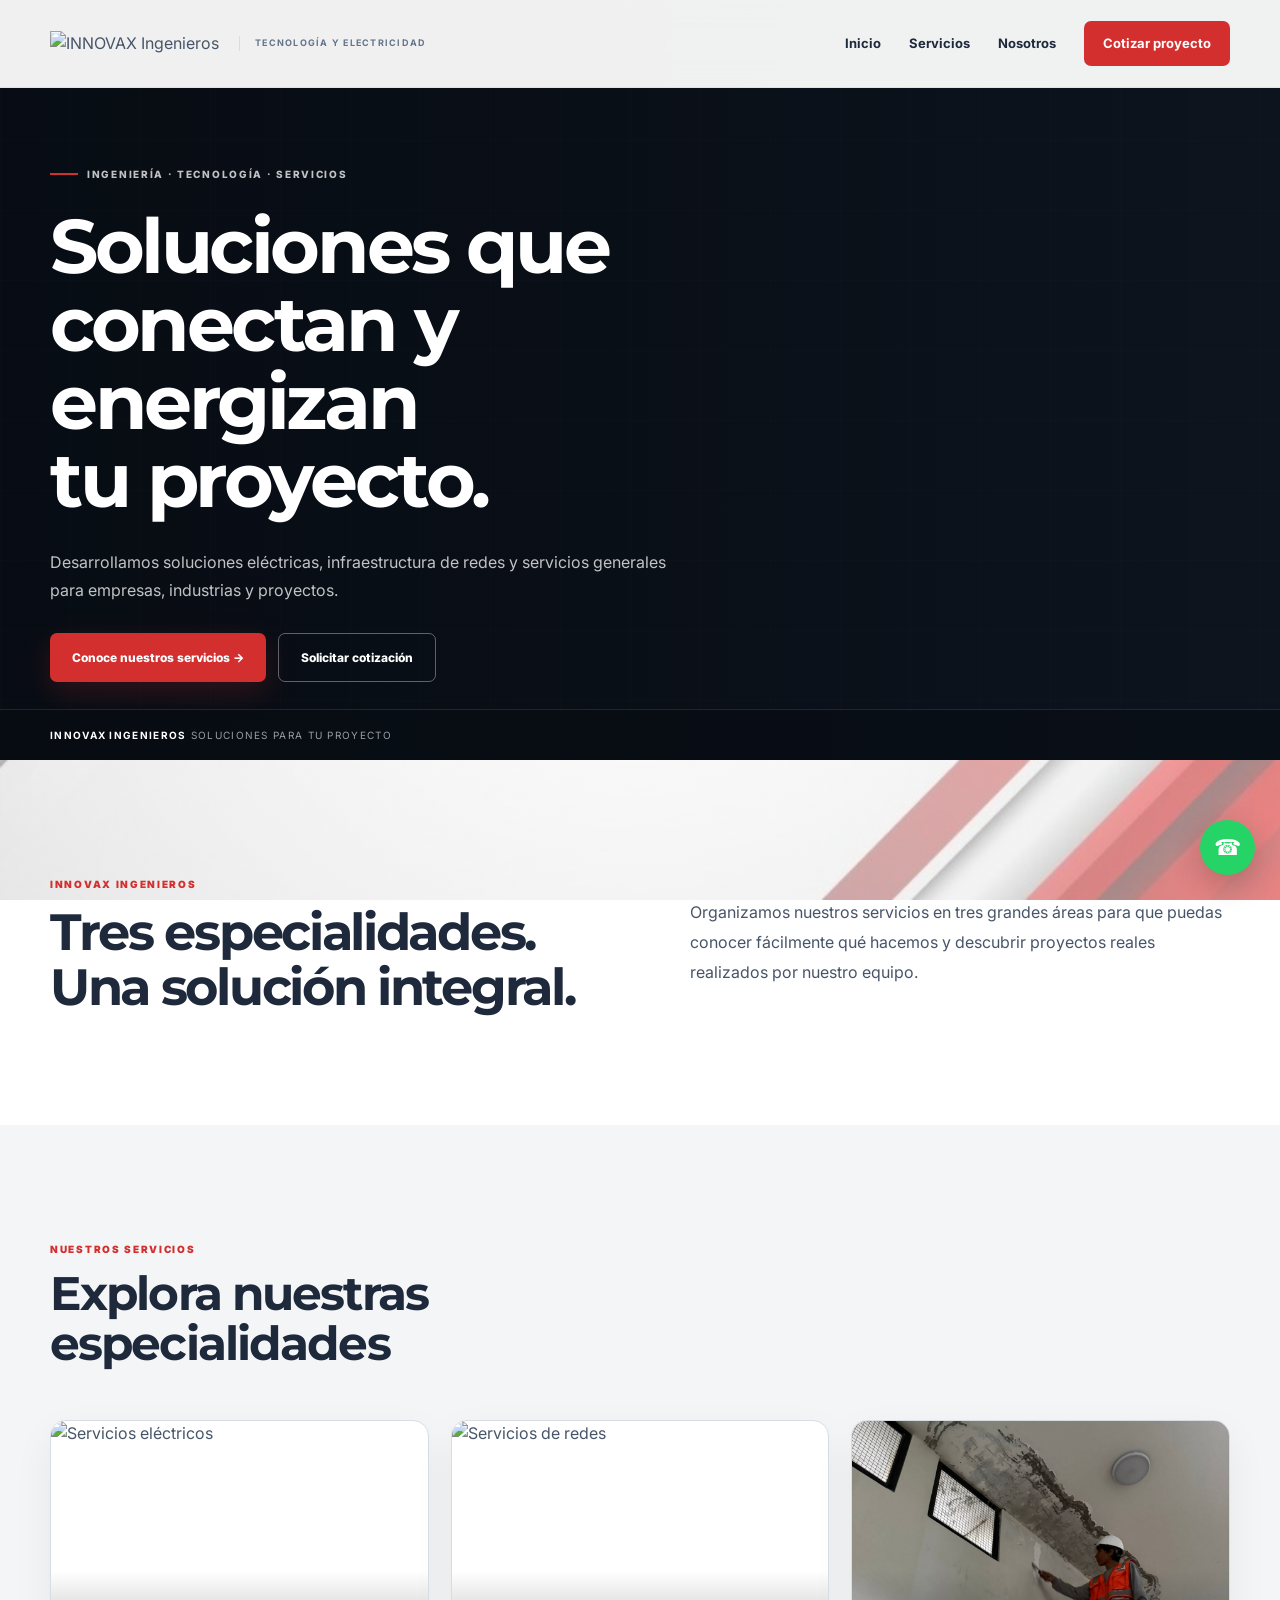
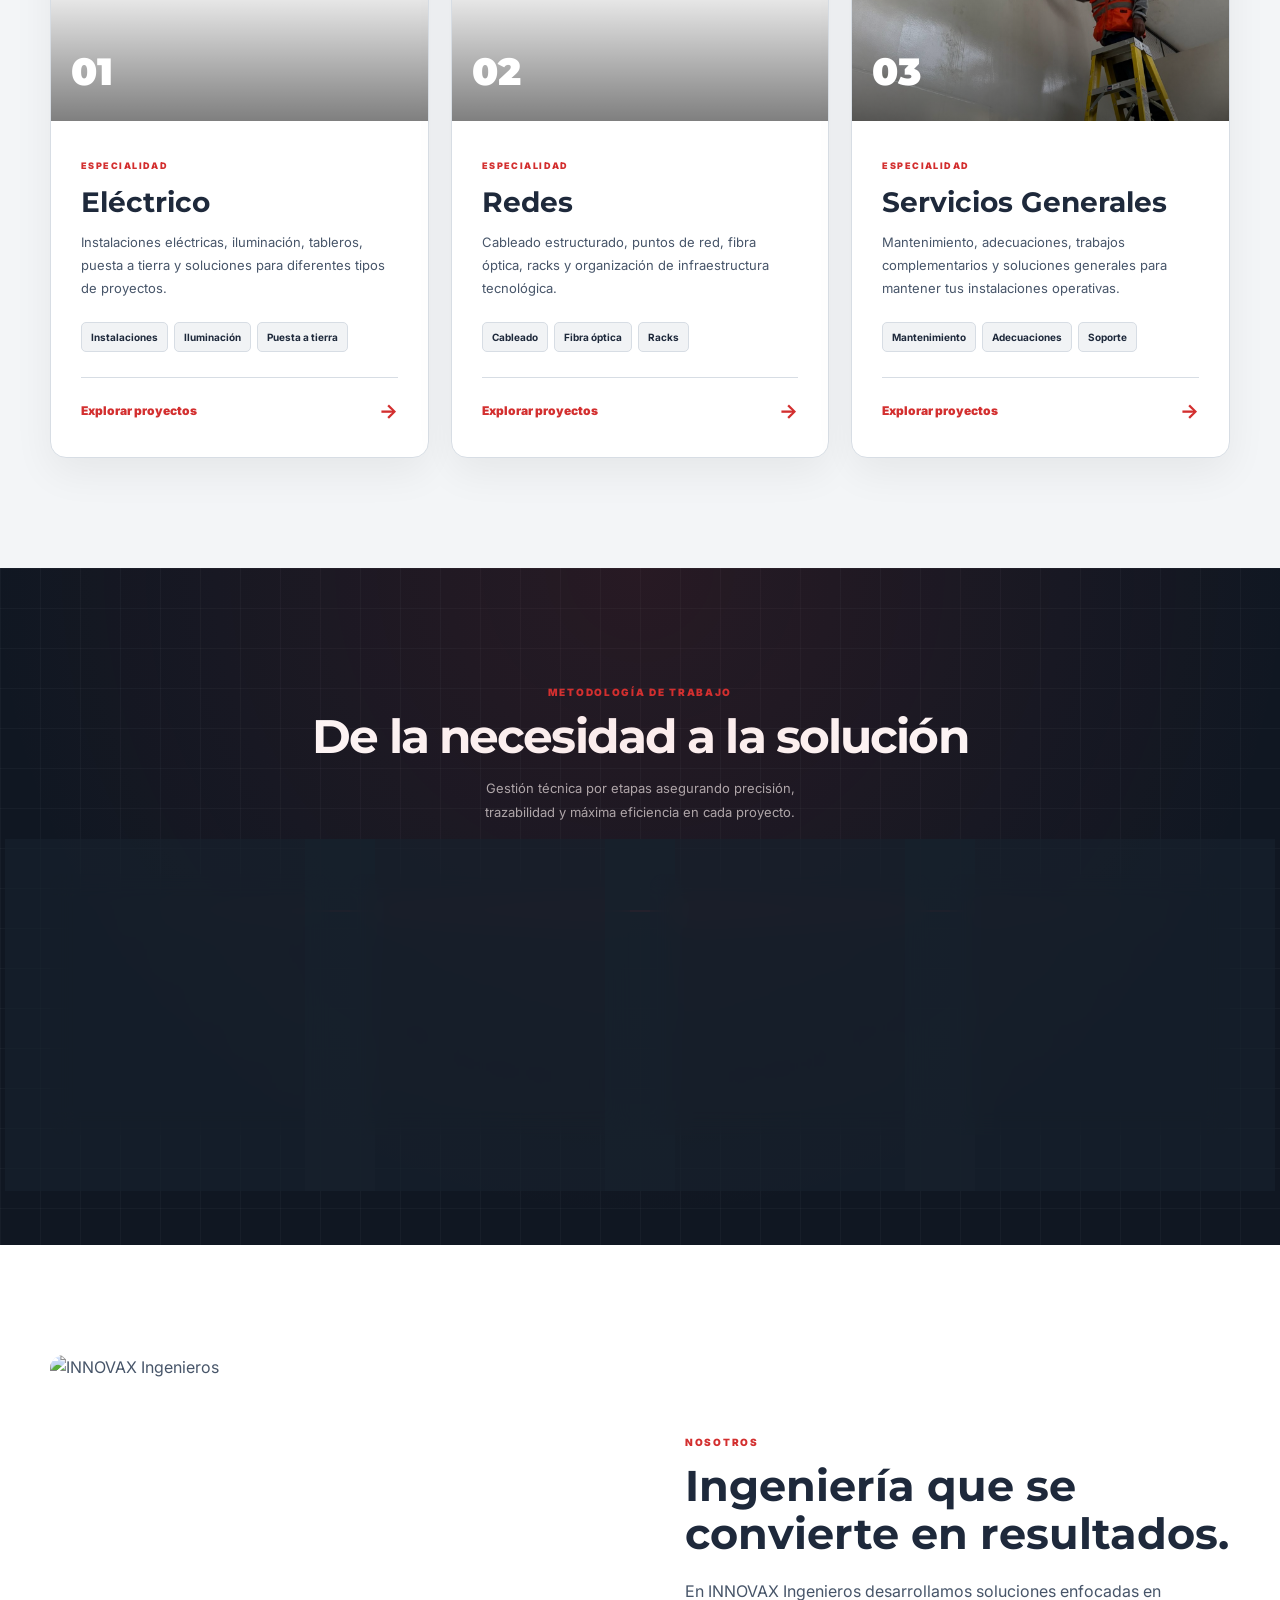
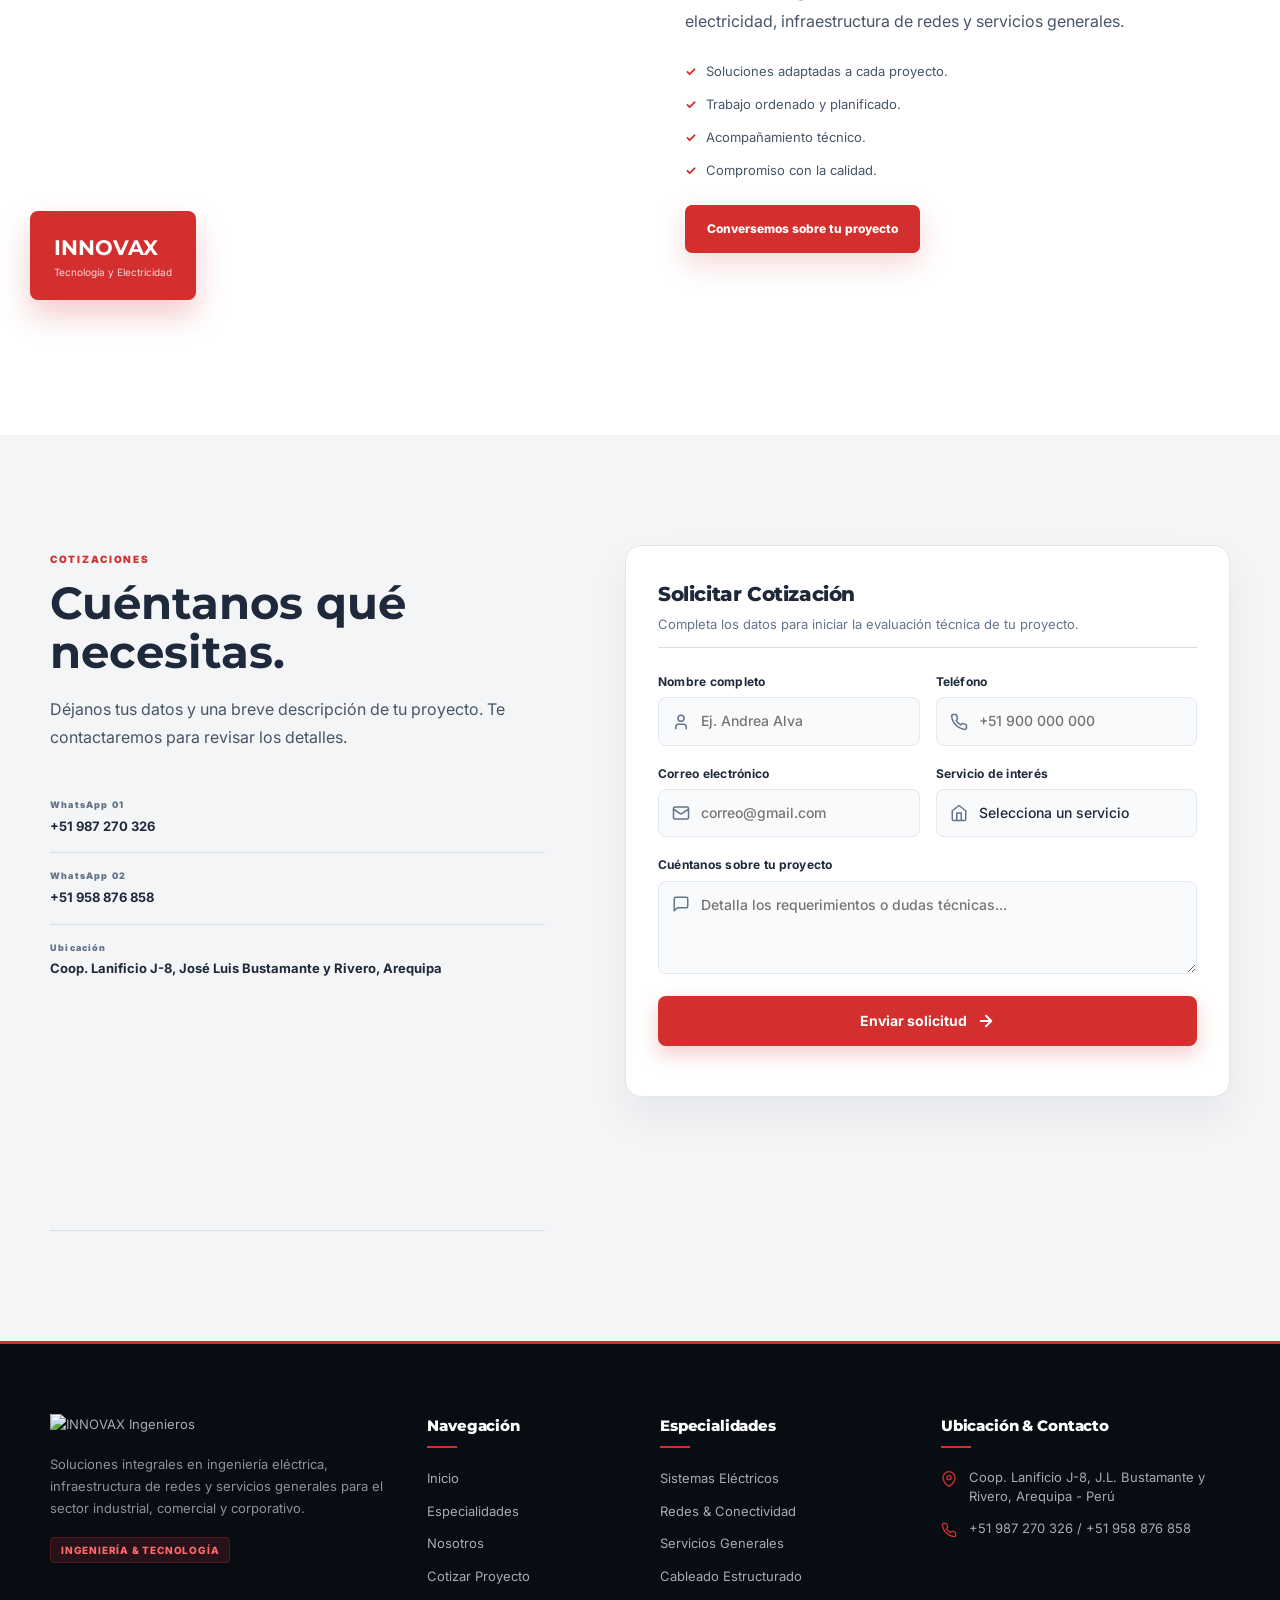
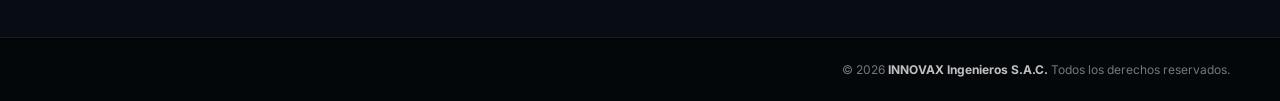
==== index.html @ 7beccfbb "feat: rediseño de página completa, fondo, styles y proceso con estilo tecnológico y glassmorphism" ====
<!DOCTYPE html>
<html lang="es">

<head>
  <meta charset="UTF-8">
  <meta name="viewport" content="width=device-width, initial-scale=1.0">
  <title>INNOVAX Ingenieros | Tecnología y Electricidad</title>
  <meta name="description" content="INNOVAX Ingenieros. Soluciones eléctricas, redes y servicios generales para proyectos.">

  <link rel="icon" href="assets/img/logo.png" type="image/png">
  <link rel="preconnect" href="https://fonts.googleapis.com">
  <link rel="preconnect" href="https://fonts.gstatic.com" crossorigin>
  <link href="https://fonts.googleapis.com/css2?family=Inter:wght@400;500;600;700;800&family=Montserrat:wght@600;700;800;900&display=swap" rel="stylesheet">
  <link rel="stylesheet" href="css/style.css">
</head>

<body>

<!-- =====================================================
     HEADER
===================================================== -->
<header class="site-header" id="header">
  <div class="container header-inner">
    <a class="brand" href="index.html">
      <img src="assets/img/logo.png" alt="INNOVAX Ingenieros" class="brand-logo">
      <span class="brand-caption">TECNOLOGÍA Y ELECTRICIDAD</span>
    </a>

    <button class="menu-toggle" id="menuToggle" aria-label="Abrir menú">
      <span></span>
      <span></span>
      <span></span>
    </button>

    <nav class="main-nav" id="mainNav">
      <a href="#inicio">Inicio</a>
      <a href="#servicios">Servicios</a>
      <a href="#nosotros">Nosotros</a>
      <a href="#contacto" class="nav-button">Cotizar proyecto</a>
    </nav>
  </div>
</header>

<main id="inicio">

<!-- =====================================================
     HERO
===================================================== -->
<section class="hero">
  <div class="hero-slider">
    <div class="slide active" style="background-image:url('assets/img/hero-redes.jpg')"></div>
    <div class="slide" style="background-image:url('assets/img/hero-bg-1.jpg')"></div>
  </div>

  <div class="hero-overlay"></div>
  <div class="hero-pattern"></div>

  <div class="container hero-content">
    <div class="hero-copy">
      <div class="eyebrow">
        <i></i> INGENIERÍA · TECNOLOGÍA · SERVICIOS
      </div>
      <h1>Soluciones que <br><strong>conectan y energizan</strong><br>tu proyecto.</h1>
      <p>Desarrollamos soluciones eléctricas, infraestructura de redes y servicios generales para empresas, industrias y proyectos.</p>
      
      <div class="hero-actions">
        <a href="#servicios" class="btn btn-primary">Conoce nuestros servicios →</a>
        <a href="#contacto" class="btn btn-outline">Solicitar cotización</a>
      </div>
    </div>
  </div>

  <div class="hero-bottom">
    <div class="hero-bottom-inner">
      <b>INNOVAX INGENIEROS</b> SOLUCIONES PARA TU PROYECTO
    </div>
  </div>
</section>

<!-- =====================================================
     INTRO
===================================================== -->
<section class="section intro">
  <div class="container intro-grid">
    <div>
      <span class="section-kicker">INNOVAX INGENIEROS</span>
      <h2>Tres especialidades. <br>Una solución integral.</h2>
    </div>
    <p>Organizamos nuestros servicios en tres grandes áreas para que puedas conocer fácilmente qué hacemos y descubrir proyectos reales realizados por nuestro equipo.</p>
  </div>
</section>

<!-- =====================================================
     SERVICIOS
===================================================== -->
<section class="section services-section" id="servicios">
  <div class="container">
    <div class="section-heading">
      <div>
        <span class="section-kicker">NUESTROS SERVICIOS</span>
        <h2>Explora nuestras especialidades</h2>
      </div>
    </div>

    <div class="services-main-grid">

      <!-- ELÉCTRICO -->
      <a href="servicio.html?tipo=electrico" class="service-feature-card">
        <div class="service-feature-image">
          <img src="assets/electrico/luz-emerg2.jpeg" alt="Servicios eléctricos">
          <span class="image-number">01</span>
        </div>
        <div class="service-feature-content">
          <span class="service-small-label">ESPECIALIDAD</span>
          <h3>Eléctrico</h3>
          <p>Instalaciones eléctricas, iluminación, tableros, puesta a tierra y soluciones para diferentes tipos de proyectos.</p>
          <div class="service-tags">
            <span>Instalaciones</span>
            <span>Iluminación</span>
            <span>Puesta a tierra</span>
          </div>
          <div class="service-link">
            Explorar proyectos <b>→</b>
          </div>
        </div>
      </a>

      <!-- REDES -->
      <a href="servicio.html?tipo=redes" class="service-feature-card">
        <div class="service-feature-image">
          <img src="assets/red/red4.jpeg" alt="Servicios de redes">
          <span class="image-number">02</span>
        </div>
        <div class="service-feature-content">
          <span class="service-small-label">ESPECIALIDAD</span>
          <h3>Redes</h3>
          <p>Cableado estructurado, puntos de red, fibra óptica, racks y organización de infraestructura tecnológica.</p>
          <div class="service-tags">
            <span>Cableado</span>
            <span>Fibra óptica</span>
            <span>Racks</span>
          </div>
          <div class="service-link">
            Explorar proyectos <b>→</b>
          </div>
        </div>
      </a>

      <!-- SERVICIOS GENERALES -->
      <a href="servicio.html?tipo=generales" class="service-feature-card">
        <div class="service-feature-image">
          <img src="assets/servgen/gen1.jpeg" alt="Servicios generales">
          <span class="image-number">03</span>
        </div>
        <div class="service-feature-content">
          <span class="service-small-label">ESPECIALIDAD</span>
          <h3>Servicios Generales</h3>
          <p>Mantenimiento, adecuaciones, trabajos complementarios y soluciones generales para mantener tus instalaciones operativas.</p>
          <div class="service-tags">
            <span>Mantenimiento</span>
            <span>Adecuaciones</span>
            <span>Soporte</span>
          </div>
          <div class="service-link">
            Explorar proyectos <b>→</b>
          </div>
        </div>
      </a>

    </div>
  </div>
</section>

<!-- =====================================================
     PROCESO (TECNOLÓGICO Y EMPRESARIAL)
===================================================== -->
<section class="section process-section" id="proceso">
  <div class="container">
    <div class="section-heading centered">
      <span class="section-kicker">METODOLOGÍA DE TRABAJO</span>
      <h2>De la necesidad a la solución</h2>
      <p>Gestión técnica por etapas asegurando precisión, trazabilidad y máxima eficiencia en cada proyecto.</p>
    </div>

    <div class="process-grid-tech">
      
      <!-- Paso 1 -->
      <div class="tech-step-card">
        <div class="step-header">
          <span class="step-badge">01</span>
          <div class="step-icon">
            <svg xmlns="http://www.w3.org/2000/svg" width="22" height="22" viewBox="0 0 24 24" fill="none" stroke="currentColor" stroke-width="2" stroke-linecap="round" stroke-linejoin="round"><path d="M2 12h10"/><path d="M9 4v16"/><path d="m3 9 3 3-3 3"/><path d="M14 8 22 16"/><path d="M22 8 14 16"/></svg>
          </div>
        </div>
        <div class="step-body">
          <h3>Evaluamos</h3>
          <p>Análisis de campo, levantamiento técnico y diagnóstico situacional del área a intervenir.</p>
        </div>
        <div class="step-footer">
          <span class="status-tag">Diagnóstico</span>
          <div class="connector-dot"></div>
        </div>
      </div>

      <!-- Paso 2 -->
      <div class="tech-step-card">
        <div class="step-header">
          <span class="step-badge">02</span>
          <div class="step-icon">
            <svg xmlns="http://www.w3.org/2000/svg" width="22" height="22" viewBox="0 0 24 24" fill="none" stroke="currentColor" stroke-width="2" stroke-linecap="round" stroke-linejoin="round"><rect x="3" y="3" width="18" height="18" rx="2"/><path d="M3 9h18"/><path d="M9 21V9"/></svg>
          </div>
        </div>
        <div class="step-body">
          <h3>Proponemos</h3>
          <p>Modelado de arquitectura de red o planos eléctricos adaptados a requerimientos y presupuesto.</p>
        </div>
        <div class="step-footer">
          <span class="status-tag">Ingeniería</span>
          <div class="connector-dot"></div>
        </div>
      </div>

      <!-- Paso 3 -->
      <div class="tech-step-card">
        <div class="step-header">
          <span class="step-badge">03</span>
          <div class="step-icon">
            <svg xmlns="http://www.w3.org/2000/svg" width="22" height="22" viewBox="0 0 24 24" fill="none" stroke="currentColor" stroke-width="2" stroke-linecap="round" stroke-linejoin="round"><path d="m18 16 4-4-4-4"/><path d="m6 8-4 4 4 4"/><path d="m14.5 4-5 16"/></svg>
          </div>
        </div>
        <div class="step-body">
          <h3>Ejecutamos</h3>
          <p>Despliegue operativo y canalización bajo normativas estrictas de calidad y seguridad industrial.</p>
        </div>
        <div class="step-footer">
          <span class="status-tag">Instalación</span>
          <div class="connector-dot"></div>
        </div>
      </div>

      <!-- Paso 4 -->
      <div class="tech-step-card">
        <div class="step-header">
          <span class="step-badge">04</span>
          <div class="step-icon">
            <svg xmlns="http://www.w3.org/2000/svg" width="22" height="22" viewBox="0 0 24 24" fill="none" stroke="currentColor" stroke-width="2" stroke-linecap="round" stroke-linejoin="round"><path d="M22 11.08V12a10 10 0 1 1-5.93-9.14"/><polyline points="22 4 12 14.01 9 11.01"/></svg>
          </div>
        </div>
        <div class="step-body">
          <h3>Entregamos</h3>
          <p>Pruebas de certificación, validación operativa e informes finales de puesta en marcha.</p>
        </div>
        <div class="step-footer">
          <span class="status-tag">Garantía</span>
          <div class="connector-dot"></div>
        </div>
      </div>

    </div>
  </div>
</section>

<!-- =====================================================
     NOSOTROS
===================================================== -->
<section class="section about-section" id="nosotros">
  <div class="container about-grid">
    <div class="about-image-wrap">
      <img src="assets/img/hero-bg-1.jpg" alt="INNOVAX Ingenieros">
      <div class="about-badge">
        <strong>INNOVAX</strong>
        <span>Tecnología y Electricidad</span>
      </div>
    </div>

    <div class="about-copy">
      <span class="section-kicker">NOSOTROS</span>
      <h2>Ingeniería que se convierte en resultados.</h2>
      <p>En INNOVAX Ingenieros desarrollamos soluciones enfocadas en electricidad, infraestructura de redes y servicios generales.</p>
      <ul>
        <li><b>✓</b> Soluciones adaptadas a cada proyecto.</li>
        <li><b>✓</b> Trabajo ordenado y planificado.</li>
        <li><b>✓</b> Acompañamiento técnico.</li>
        <li><b>✓</b> Compromiso con la calidad.</li>
      </ul>
      <a href="#contacto" class="btn btn-primary">Conversemos sobre tu proyecto</a>
    </div>
  </div>
</section>

<!-- =====================================================
     CONTACTO
===================================================== -->
<section class="section contact-section" id="contacto">
  <div class="container contact-grid">

    <div class="contact-copy">
      <span class="section-kicker">COTIZACIONES</span>
      <h2>Cuéntanos qué necesitas.</h2>
      <p>Déjanos tus datos y una breve descripción de tu proyecto. Te contactaremos para revisar los detalles.</p>

      <div class="contact-details">
        <a href="https://wa.me/51987270326?text=Hola,%20quiero%20cotizar%20un%20servicio%20de:%20" target="_blank" rel="noopener">
          <span>WhatsApp 01</span>
          <strong>+51 987 270 326</strong>
        </a>

        <a href="https://wa.me/51958876858?text=Hola,%20quiero%20cotizar%20un%20servicio%20de:%20" target="_blank" rel="noopener">
          <span>WhatsApp 02</span>
          <strong>+51 958 876 858</strong>
        </a>

        <div>
          <span>Ubicación</span>
          <strong>Coop. Lanificio J-8, José Luis Bustamante y Rivero, Arequipa</strong>
          <div class="map-container">
            <iframe src="https://www.google.com/maps/embed?pb=!1m14!1m12!1m3!1d1248.8091754996562!2d-71.52873253885546!3d-16.42791954432221!2m3!1f0!2f0!3f0!3m2!1i1024!2i768!4f13.1!5e1!3m2!1ses!2spe!4v1787605194730!5m2!1ses!2spe" allowfullscreen="" loading="lazy"></iframe>
          </div>
        </div>
      </div>
    </div>

    <!-- FORMULARIO DE CONTACTO TECNOLÓGICO Y MODERNIZADO -->
    <form class="contact-form modern-form" id="contactForm" action="php/enviar.php" method="POST">
      <div class="form-header">
        <h3>Solicitar Cotización</h3>
        <p>Completa los datos para iniciar la evaluación técnica de tu proyecto.</p>
      </div>

      <div class="form-row">
        <div class="input-group">
          <label for="nombre">Nombre completo</label>
          <div class="input-wrapper">
            <svg xmlns="http://www.w3.org/2000/svg" width="18" height="18" viewBox="0 0 24 24" fill="none" stroke="currentColor" stroke-width="2" stroke-linecap="round" stroke-linejoin="round"><path d="M19 21v-2a4 4 0 0 0-4-4H9a4 4 0 0 0-4 4v2"/><circle cx="12" cy="7" r="4"/></svg>
            <input type="text" id="nombre" name="nombre" placeholder="Ej. Andrea Alva" required>
          </div>
        </div>

        <div class="input-group">
          <label for="telefono">Teléfono</label>
          <div class="input-wrapper">
            <svg xmlns="http://www.w3.org/2000/svg" width="18" height="18" viewBox="0 0 24 24" fill="none" stroke="currentColor" stroke-width="2" stroke-linecap="round" stroke-linejoin="round"><path d="M22 16.92v3a2 2 0 0 1-2.18 2 19.79 19.79 0 0 1-8.63-3.07 19.5 19.5 0 0 1-6-6 19.79 19.79 0 0 1-3.07-8.67A2 2 0 0 1 4.11 2h3a2 2 0 0 1 2 1.72 12.84 12.84 0 0 0 .7 2.81 2 2 0 0 1-.45 2.11L8.09 9.91a16 16 0 0 0 6 6l1.27-1.27a2 2 0 0 1 2.11-.45 12.84 12.84 0 0 0 2.81.7A2 2 0 0 1 22 16.92z"/></svg>
            <input type="tel" id="telefono" name="telefono" placeholder="+51 900 000 000" required>
          </div>
        </div>
      </div>

      <div class="form-row">
        <div class="input-group">
          <label for="email">Correo electrónico</label>
          <div class="input-wrapper">
            <svg xmlns="http://www.w3.org/2000/svg" width="18" height="18" viewBox="0 0 24 24" fill="none" stroke="currentColor" stroke-width="2" stroke-linecap="round" stroke-linejoin="round"><rect width="20" height="16" x="2" y="4" rx="2"/><path d="m22 7-8.97 5.7a1.94 1.94 0 0 1-2.06 0L2 7"/></svg>
            <input type="email" id="email" name="email" placeholder="correo@gmail.com" required>
          </div>
        </div>

        <div class="input-group">
          <label for="servicio">Servicio de interés</label>
          <div class="input-wrapper">
            <svg xmlns="http://www.w3.org/2000/svg" width="18" height="18" viewBox="0 0 24 24" fill="none" stroke="currentColor" stroke-width="2" stroke-linecap="round" stroke-linejoin="round"><path d="m3 9 9-7 9 7v11a2 2 0 0 1-2 2H5a2 2 0 0 1-2-2z"/><polyline points="9 22 9 12 15 12 15 22"/></svg>
            <select id="servicio" name="servicio" required>
              <option value="" selected disabled>Selecciona un servicio</option>
              <option value="Eléctrico">Eléctrico</option>
              <option value="Redes">Redes</option>
              <option value="Servicios Generales">Servicios Generales</option>
            </select>
          </div>
        </div>
      </div>

      <div class="input-group full-width">
        <label for="mensaje">Cuéntanos sobre tu proyecto</label>
        <div class="input-wrapper textarea-wrapper">
          <svg xmlns="http://www.w3.org/2000/svg" width="18" height="18" viewBox="0 0 24 24" fill="none" stroke="currentColor" stroke-width="2" stroke-linecap="round" stroke-linejoin="round"><path d="M21 15a2 2 0 0 1-2 2H7l-4 4V5a2 2 0 0 1 2-2h14a2 2 0 0 1 2 2z"/></svg>
          <textarea id="mensaje" name="mensaje" rows="3" placeholder="Detalla los requerimientos o dudas técnicas..." required></textarea>
        </div>
      </div>

      <input type="text" name="empresa_web" class="hp-field" tabindex="-1" autocomplete="off">

      <button type="submit" class="btn btn-primary btn-submit">
        <span>Enviar solicitud</span>
        <svg xmlns="http://www.w3.org/2000/svg" width="18" height="18" viewBox="0 0 24 24" fill="none" stroke="currentColor" stroke-width="2.5" stroke-linecap="round" stroke-linejoin="round"><path d="M5 12h14"/><path d="m12 5 7 7-7 7"/></svg>
      </button>

      <p id="formStatus" class="form-status"></p>
    </form>

  </div>
</section>

</main>

<!-- =====================================================
     FOOTER EMPRESARIAL
===================================================== -->
<footer class="site-footer">
  <div class="container footer-inner">
    
    <!-- Columna 1: Marca & Info Empresarial -->
    <div class="footer-col footer-brand-col">
      <img src="assets/img/logoblanco.png" alt="INNOVAX Ingenieros" class="footer-logo">
      <p class="footer-desc">
        Soluciones integrales en ingeniería eléctrica, infraestructura de redes y servicios generales para el sector industrial, comercial y corporativo.
      </p>
      <span class="footer-badge">Ingeniería & Tecnología</span>
    </div>

    <!-- Columna 2: Navegación Rápida -->
    <div class="footer-col">
      <h4 class="footer-title">Navegación</h4>
      <ul class="footer-links">
        <li><a href="#inicio">Inicio</a></li>
        <li><a href="#servicios">Especialidades</a></li>
        <li><a href="#nosotros">Nosotros</a></li>
        <li><a href="#contacto">Cotizar Proyecto</a></li>
      </ul>
    </div>

    <!-- Columna 3: Servicios Especializados -->
    <div class="footer-col">
      <h4 class="footer-title">Especialidades</h4>
      <ul class="footer-links">
        <li><a href="servicio.html?tipo=electrico">Sistemas Eléctricos</a></li>
        <li><a href="servicio.html?tipo=redes">Redes & Conectividad</a></li>
        <li><a href="servicio.html?tipo=generales">Servicios Generales</a></li>
        <li><a href="servicio.html?tipo=redes">Cableado Estructurado</a></li>
      </ul>
    </div>

    <!-- Columna 4: Ubicación & Contacto Directo -->
    <div class="footer-col">
      <h4 class="footer-title">Ubicación & Contacto</h4>
      <ul class="footer-contact-list">
        <li>
          <svg width="16" height="16" viewBox="0 0 24 24" fill="none" stroke="currentColor" stroke-width="2"><path d="M21 10c0 7-9 13-9 13s-9-6-9-13a9 9 0 0 1 18 0z"></path><circle cx="12" cy="10" r="3"></circle></svg>
          <span>Coop. Lanificio J-8, J.L. Bustamante y Rivero, Arequipa - Perú</span>
        </li>
        <li>
          <svg width="16" height="16" viewBox="0 0 24 24" fill="none" stroke="currentColor" stroke-width="2"><path d="M22 16.92v3a2 2 0 0 1-2.18 2 19.79 19.79 0 0 1-8.63-3.07 19.5 19.5 0 0 1-6-6 19.79 19.79 0 0 1-3.07-8.67A2 2 0 0 1 4.11 2h3a2 2 0 0 1 2 1.72 12.84 12.84 0 0 0 .7 2.81 2 2 0 0 1-.45 2.11L8.09 9.91a16 16 0 0 0 6 6l1.27-1.27a2 2 0 0 1 2.11-.45 12.84 12.84 0 0 0 2.81.7A2 2 0 0 1 22 16.92z"/></svg>
          <span>+51 987 270 326 / +51 958 876 858</span>
        </li>
      </ul>
    </div>

  </div>

  <!-- Línea Inferior de Copyright y Derechos -->
  <div class="footer-bottom">
    <div class="container footer-bottom-inner">
      <p class="copyright">
        © <span id="year"></span> <strong>INNOVAX Ingenieros S.A.C.</strong> Todos los derechos reservados.
      </p>
    </div>
  </div>
</footer>

<a href="https://wa.me/51987270326?text=Hola,%20me%20gustaria%20cotizar%20un%20proyecto%20con%20INNOVAX.%20Mi%20nombre%20es%20" class="whatsapp-float" target="_blank" rel="noopener" aria-label="WhatsApp">☎</a>
<button class="back-top" id="backTop">↑</button>

<script src="js/main.js"></script>

</body>
</html>
---- css/style.css ----
/* =====================================================
INNOVAX INGENIEROS
DISEÑO CORPORATIVO / INDUSTRIAL
===================================================== */

:root {
  --red: #d32f2f;
  --red-hover: #b71c1c;
  --red-light: rgba(211,47,47,.08);
  --red-border: rgba(211,47,47,.25);
  --dark: #101722;
  --dark-2: #18212d;
  --dark-3: #222d3a;
  --bg: #f3f5f7;
  --white: #ffffff;
  --text: #1e293b;
  --body: #475569;
  --muted: #64748b;
  --line: #d7dde4;
  --container: 1180px;
  --shadow: 0 15px 45px rgba(0,0,0,.08);
}

* {
  box-sizing: border-box;
}

html {
  scroll-behavior: smooth;
}

body {
  margin: 0;
  background: var(--bg);
  color: var(--body);
  font-family: Inter, Arial, sans-serif;
  line-height: 1.6;
  overflow-x: hidden;
}

body:before {
  content: "";
  position: fixed;
  inset: 0;
  pointer-events: none;
  z-index: -1;
  background: radial-gradient(circle at 90% 10%, rgba(211,47,47,.055), transparent 30%);
}

img {
  max-width: 100%;
  display: block;
}

a {
  text-decoration: none;
  color: inherit;
}

button,
input,
select,
textarea {
  font: inherit;
}

.container {
  width: min(var(--container), calc(100% - 48px));
  margin: auto;
}

.section {
  padding: 110px 0;
}

/* =====================================================
HEADER
===================================================== */

.site-header {
  position: fixed;
  top: 0;
  left: 0;
  right: 0;
  height: 88px;
  z-index: 1000;
  background: rgba(255,255,255,.94);
  backdrop-filter: blur(15px);
  border-bottom: 1px solid rgba(0,0,0,.06);
  transition: .3s ease;
}

.site-header.scrolled {
  height: 76px;
  box-shadow: 0 5px 25px rgba(0,0,0,.08);
}

.header-inner {
  height: 100%;
  display: flex;
  align-items: center;
  justify-content: space-between;
  gap: 30px;
}

.brand {
  display: flex;
  align-items: center;
  gap: 14px;
}

.brand-logo {
  width: 175px;
}

.brand-caption {
  font-size: 9px;
  letter-spacing: .14em;
  font-weight: 700;
  color: var(--muted);
  padding-left: 15px;
  border-left: 1px solid var(--line);
}

.main-nav {
  display: flex;
  align-items: center;
  gap: 28px;
}

.main-nav a {
  font-size: 13px;
  font-weight: 700;
  color: var(--text);
  transition: .25s;
}

.main-nav a:hover {
  color: var(--red);
}

.main-nav .nav-button {
  padding: 12px 19px;
  color: #fff;
  background: var(--red);
  border-radius: 7px;
}

.main-nav .nav-button:hover {
  color: #fff;
  background: var(--red-hover);
}

.menu-toggle {
  display: none;
  width: 44px;
  height: 44px;
  border: 1px solid var(--line);
  background: #fff;
  border-radius: 8px;
}

.menu-toggle span {
  display: block;
  width: 20px;
  height: 2px;
  background: var(--dark);
  margin: 4px auto;
}

/* =====================================================
HERO
===================================================== */

.hero {
  min-height: 760px;
  position: relative;
  display: flex;
  align-items: center;
  overflow: hidden;
  padding-top: 88px;
  background: var(--dark);
}

.hero-slider {
  position: absolute;
  inset: 0;
}

.hero-slider .slide {
  position: absolute;
  inset: 0;
  background-size: cover;
  background-position: center;
  opacity: 0;
  transform: scale(1.06);
  transition: opacity 1.2s ease, transform 7s ease;
}

.hero-slider .slide.active {
  opacity: 1;
  transform: scale(1);
}

.hero-overlay {
  position: absolute;
  inset: 0;
  background: linear-gradient(90deg, rgba(7,12,19,.94) 0%, rgba(7,12,19,.72) 48%, rgba(7,12,19,.28) 100%);
}

.hero-pattern {
  position: absolute;
  inset: 0;
  opacity: .15;
  background-image: linear-gradient(rgba(255,255,255,.08) 1px, transparent 1px), linear-gradient(90deg, rgba(255,255,255,.08) 1px, transparent 1px);
  background-size: 70px 70px;
}

.hero-content {
  position: relative;
  z-index: 3;
}

.hero-copy {
  max-width: 760px;
}

.eyebrow {
  display: flex;
  align-items: center;
  gap: 9px;
  color: rgba(255,255,255,.75);
  font-size: 10px;
  letter-spacing: .17em;
  font-weight: 800;
  margin-bottom: 25px;
}

.eyebrow i {
  width: 28px;
  height: 2px;
  background: var(--red);
}

.hero h1 {
  margin: 0;
  color: #fff;
  font-family: Montserrat, Arial, sans-serif;
  font-size: clamp(44px,6vw,76px);
  line-height: 1.03;
  letter-spacing: -.045em;
}

.hero h1 strong {
  color: #fff;
}

.hero-copy > p {
  max-width: 620px;
  margin: 28px 0;
  color: rgba(255,255,255,.75);
  font-size: 16px;
  line-height: 1.8;
}

.hero-actions {
  display: flex;
  flex-wrap: wrap;
  gap: 12px;
}

.btn {
  display: inline-flex;
  align-items: center;
  justify-content: center;
  gap: 10px;
  padding: 14px 22px;
  border-radius: 7px;
  font-size: 12px;
  font-weight: 800;
  transition: .3s ease;
}

.btn-primary {
  background: var(--red);
  color: #fff;
  box-shadow: 0 10px 30px rgba(211,47,47,.2);
}

.btn-primary:hover {
  background: var(--red-hover);
  transform: translateY(-2px);
}

.btn-outline {
  border: 1px solid rgba(255,255,255,.35);
  color: #fff;
}

.btn-outline:hover {
  border-color: #fff;
  background: rgba(255,255,255,.08);
}

.hero-points {
  display: flex;
  gap: 35px;
  margin-top: 55px;
}

.hero-points div {
  display: flex;
  flex-direction: column;
  gap: 3px;
}

.hero-points b {
  color: var(--red);
  font-size: 11px;
}

.hero-points span {
  color: rgba(255,255,255,.75);
  font-size: 11px;
  font-weight: 700;
}

.hero-bottom {
  position: absolute;
  bottom: 0;
  left: 0;
  right: 0;
  padding: 17px 0;
  background: rgba(7,12,19,.6);
  border-top: 1px solid rgba(255,255,255,.1);
}

.hero-bottom-inner {
  width: min(var(--container), calc(100% - 48px));
  margin: auto;
  color: rgba(255,255,255,.6);
  font-size: 10px;
  letter-spacing: .13em;
}

.hero-bottom b {
  color: #fff;
}

/* =====================================================
TEXTOS
===================================================== */

.section-kicker {
  display: inline-block;
  color: var(--red);
  font-size: 10px;
  letter-spacing: .17em;
  font-weight: 900;
  margin-bottom: 12px;
}

.section-heading {
  display: flex;
  align-items: flex-end;
  justify-content: space-between;
  gap: 40px;
  margin-bottom: 50px;
}

.section-heading h2 {
  margin: 0;
  max-width: 700px;
  font-family: Montserrat, Arial, sans-serif;
  color: var(--text);
  font-size: clamp(30px,4vw,47px);
  line-height: 1.08;
  letter-spacing: -.04em;
}

.section-heading > p {
  max-width: 380px;
  margin: 0;
  color: var(--muted);
  font-size: 13px;
  line-height: 1.8;
}

.centered {
  display: block;
  text-align: center;
}

.centered h2 {
  margin: 0 auto 15px;
}

.centered p {
  margin: auto;
}

/* =====================================================
INTRO
===================================================== */

.intro {
  background: #fff;
}

.intro-grid {
  display: grid;
  grid-template-columns: 1fr 1fr;
  gap: 100px;
  align-items: center;
}

.intro h2 {
  margin: 0;
  color: var(--text);
  font-family: Montserrat, Arial, sans-serif;
  font-size: clamp(34px,4vw,54px);
  line-height: 1.08;
  letter-spacing: -.045em;
}

.intro-grid > p {
  margin: 0;
  font-size: 16px;
  line-height: 1.9;
  color: var(--body);
}

/* =====================================================
SERVICIOS
===================================================== */

.services-section {
  position: relative;
  overflow: hidden;
  background: linear-gradient(135deg, #eef1f4, #f8f9fa);
}

.services-main-grid {
  display: grid;
  grid-template-columns: repeat(3,1fr);
  gap: 22px;
}

.service-feature-card {
  background: #fff;
  border: 1px solid var(--line);
  border-radius: 16px;
  overflow: hidden;
  box-shadow: 0 15px 40px rgba(0,0,0,.06);
  transition: .45s cubic-bezier(.2,.8,.2,1);
}

.service-feature-card:hover {
  transform: translateY(-12px);
  border-color: var(--red-border);
  box-shadow: 0 30px 60px rgba(0,0,0,.13);
}

.service-feature-image {
  height: 300px;
  position: relative;
  overflow: hidden;
}

.service-feature-image img {
  width: 100%;
  height: 100%;
  object-fit: cover;
  transition: .7s ease;
}

.service-feature-card:hover .service-feature-image img {
  transform: scale(1.08);
}

.service-feature-image:after {
  content: "";
  position: absolute;
  inset: 0;
  background: linear-gradient(transparent 50%, rgba(0,0,0,.5));
}

.image-number {
  position: absolute;
  left: 20px;
  bottom: 18px;
  z-index: 2;
  color: #fff;
  font-family: Montserrat, sans-serif;
  font-size: 38px;
  font-weight: 900;
}

.service-feature-content {
  padding: 30px;
}

.service-small-label {
  color: var(--red);
  font-size: 9px;
  letter-spacing: .16em;
  font-weight: 900;
}

.service-feature-card h3 {
  margin: 10px 0 14px;
  color: var(--text);
  font-family: Montserrat, sans-serif;
  font-size: 28px;
  line-height: 1.1;
}

.service-feature-card p {
  margin: 0 0 22px;
  font-size: 13px;
  line-height: 1.75;
}

.service-tags {
  display: flex;
  flex-wrap: wrap;
  gap: 6px;
  margin-bottom: 25px;
}

.service-tags span {
  padding: 6px 9px;
  background: #f1f3f5;
  border: 1px solid var(--line);
  border-radius: 5px;
  color: var(--text);
  font-size: 10px;
  font-weight: 700;
}

.service-link {
  padding-top: 17px;
  border-top: 1px solid var(--line);
  display: flex;
  align-items: center;
  justify-content: space-between;
  color: var(--red);
  font-size: 12px;
  font-weight: 900;
}

.service-link b {
  font-size: 20px;
  transition: .3s;
}

.service-feature-card:hover .service-link b {
  transform: translateX(7px);
}

/* =====================================================
PROYECTOS
===================================================== */

.projects-section {
  background: #fff;
}

.projects-grid {
  display: grid;
  grid-template-columns: 1.5fr 1fr 1fr;
  grid-auto-rows: 350px;
  gap: 18px;
}

.project-card {
  position: relative;
  overflow: hidden;
  border-radius: 14px;
  background: var(--dark);
}

.project-card img {
  width: 100%;
  height: 100%;
  object-fit: cover;
  transition: .7s ease;
}

.project-card:after {
  content: "";
  position: absolute;
  inset: 0;
  background: linear-gradient(transparent 35%, rgba(0,0,0,.85));
}

.project-card:hover img {
  transform: scale(1.08);
}

.project-info {
  position: absolute;
  left: 25px;
  right: 25px;
  bottom: 24px;
  z-index: 2;
  color: #fff;
}

.project-info span {
  color: #ff7777;
  font-size: 9px;
  font-weight: 900;
  letter-spacing: .16em;
}

.project-info h3 {
  margin: 7px 0;
  font-family: Montserrat, sans-serif;
  font-size: 20px;
  line-height: 1.25;
}

.project-info small {
  color: rgba(255,255,255,.75);
  font-size: 10px;
  font-weight: 700;
}


/* =====================================================
PROCESO TECNOLÓGICO Y EMPRESARIAL
===================================================== */

.process-section {
  background: var(--dark);
  position: relative;
  overflow: hidden;
}

/* Patrón cibernético de fondo suave */
.process-section::before {
  content: "";
  position: absolute;
  inset: 0;
  background-image: 
    radial-gradient(circle at 50% 0%, rgba(211, 47, 47, 0.12), transparent 70%),
    linear-gradient(90deg, rgba(255, 255, 255, 0.03) 1px, transparent 1px),
    linear-gradient(rgba(255, 255, 255, 0.03) 1px, transparent 1px);
  background-size: 100% 100%, 40px 40px, 40px 40px;
  pointer-events: none;
}

.process-section .section-heading h2 {
  color: #ffffff;
}

.process-section .section-heading > p {
  color: rgba(255, 255, 255, 0.65);
}

/* Grid contenedor de tarjetas */
.process-grid-tech {
  display: grid;
  grid-template-columns: repeat(4, 1fr);
  gap: 20px;
  position: relative;
  margin-top: 50px;
}

/* Línea conectora entre pasos (Desktop) */
.process-grid-tech::after {
  content: "";
  position: absolute;
  top: 36px;
  left: 10%;
  right: 10%;
  height: 2px;
  background: linear-gradient(90deg, 
    rgba(211, 47, 47, 0.2) 0%, 
    rgba(211, 47, 47, 0.8) 50%, 
    rgba(211, 47, 47, 0.2) 100%
  );
  z-index: 1;
}

/* Tarjeta futurista con Glassmorphism */
.tech-step-card {
  position: relative;
  z-index: 2;
  background: rgba(24, 33, 45, 0.7);
  backdrop-filter: blur(12px);
  border: 1px solid rgba(255, 255, 255, 0.08);
  border-radius: 14px;
  padding: 24px;
  display: flex;
  flex-direction: column;
  justify-content: space-between;
  transition: all 0.35s cubic-bezier(0.4, 0, 0.2, 1);
  box-shadow: 0 10px 30px rgba(0, 0, 0, 0.2);
}

.tech-step-card:hover {
  transform: translateY(-8px);
  border-color: rgba(211, 47, 47, 0.5);
  box-shadow: 0 20px 40px rgba(0, 0, 0, 0.4), 0 0 20px rgba(211, 47, 47, 0.15);
  background: rgba(30, 41, 56, 0.85);
}

/* Encabezado de la tarjeta */
.step-header {
  display: flex;
  align-items: center;
  justify-content: space-between;
  margin-bottom: 20px;
}

.step-badge {
  font-family: Montserrat, sans-serif;
  font-size: 14px;
  font-weight: 900;
  color: var(--red);
  background: rgba(211, 47, 47, 0.12);
  border: 1px solid rgba(211, 47, 47, 0.3);
  padding: 4px 10px;
  border-radius: 6px;
  letter-spacing: 0.05em;
}

.step-icon {
  width: 42px;
  height: 42px;
  border-radius: 10px;
  background: rgba(255, 255, 255, 0.05);
  border: 1px solid rgba(255, 255, 255, 0.1);
  display: grid;
  place-items: center;
  color: #ffffff;
  transition: all 0.3s ease;
}

.tech-step-card:hover .step-icon {
  background: var(--red);
  border-color: var(--red);
  box-shadow: 0 0 15px rgba(211, 47, 47, 0.5);
  color: #ffffff;
}

/* Cuerpo con información */
.step-body h3 {
  color: #ffffff;
  font-family: Montserrat, sans-serif;
  font-size: 18px;
  font-weight: 700;
  margin: 0 0 10px 0;
  letter-spacing: -0.01em;
}

.step-body p {
  color: rgba(255, 255, 255, 0.6);
  font-size: 12px;
  line-height: 1.65;
  margin: 0 0 20px 0;
}

/* Pie de tarjeta con indicador */
.step-footer {
  display: flex;
  align-items: center;
  justify-content: space-between;
  border-top: 1px solid rgba(255, 255, 255, 0.06);
  padding-top: 14px;
}

.status-tag {
  font-size: 10px;
  font-weight: 800;
  letter-spacing: 0.08em;
  text-transform: uppercase;
  color: rgba(255, 255, 255, 0.4);
  transition: color 0.3s ease;
}

.tech-step-card:hover .status-tag {
  color: rgba(255, 255, 255, 0.9);
}

.connector-dot {
  width: 8px;
  height: 8px;
  border-radius: 50%;
  background: rgba(255, 255, 255, 0.2);
  transition: all 0.3s ease;
}

.tech-step-card:hover .connector-dot {
  background: var(--red);
  box-shadow: 0 0 8px var(--red);
}

/* Adaptación Mobile & Tablets */
@media(max-width: 1024px) {
  .process-grid-tech {
    grid-template-columns: repeat(2, 1fr);
    gap: 16px;
  }
  .process-grid-tech::after {
    display: none;
  }
}

@media(max-width: 600px) {
  .process-grid-tech {
    grid-template-columns: 1fr;
  }
}

/* =====================================================
NOSOTROS
===================================================== */

.about-section {
  background: #fff;
}

.about-grid {
  display: grid;
  grid-template-columns: 1fr 1fr;
  gap: 90px;
  align-items: center;
}

.about-image-wrap {
  position: relative;
}

.about-image-wrap > img {
  width: 100%;
  height: 570px;
  object-fit: cover;
  border-radius: 14px;
}

.about-badge {
  position: absolute;
  left: -20px;
  bottom: 25px;
  background: var(--red);
  color: #fff;
  padding: 20px 24px;
  border-radius: 8px;
  box-shadow: 0 15px 30px rgba(211,47,47,.25);
}

.about-badge strong {
  display: block;
  font-family: Montserrat, sans-serif;
  font-size: 21px;
}

.about-badge span {
  display: block;
  font-size: 10px;
  opacity: .8;
}

.about-copy h2 {
  margin: 0 0 20px;
  color: var(--text);
  font-family: Montserrat, sans-serif;
  font-size: 43px;
  line-height: 1.1;
}

.about-copy p {
  line-height: 1.85;
}

.about-copy ul {
  list-style: none;
  padding: 0;
  margin: 25px 0;
}

.about-copy li {
  display: flex;
  gap: 10px;
  margin: 12px 0;
  font-size: 13px;
}

.about-copy li b {
  color: var(--red);
}

/* =====================================================
CONTACTO
===================================================== */

.contact-section {
  background: linear-gradient(135deg, #e9edf1, #f8f9fa);
}

.contact-grid {
  display: grid;
  grid-template-columns: .9fr 1.1fr;
  gap: 80px;
  align-items: flex-start;
}

.contact-copy h2 {
  margin: 0 0 18px;
  color: var(--text);
  font-family: Montserrat, sans-serif;
  font-size: 45px;
  line-height: 1.08;
}

.contact-copy > p {
  max-width: 500px;
  line-height: 1.8;
}

.contact-details {
  margin-top: 30px;
}

.contact-details > * {
  display: block;
  padding: 16px 0;
  border-bottom: 1px solid var(--line);
}

.contact-details span {
  display: block;
  color: var(--muted);
  font-size: 9px;
  font-weight: 900;
  letter-spacing: .13em;
}

.contact-details strong {
  display: block;
  color: var(--text);
  margin-top: 3px;
  font-size: 13px;
}

.map-container {
  height: 220px;
  margin-top: 15px;
  border-radius: 10px;
  overflow: hidden;
}

.map-container iframe {
  width: 100%;
  height: 100%;
  border: 0;
}

/* Estilos Modernos del Formulario UI */
.contact-form.modern-form {
  background: #ffffff;
  padding: 32px;
  border-radius: 16px;
  border: 1px solid rgba(215, 221, 228, 0.7);
  box-shadow: 0 20px 40px rgba(16, 23, 34, 0.06);
  display: flex;
  flex-direction: column;
  gap: 18px;
  align-self: flex-start;
}

.modern-form .form-header {
  margin-bottom: 6px;
  border-bottom: 1px solid var(--line);
  padding-bottom: 12px;
}

.modern-form .form-header h3 {
  margin: 0;
  color: var(--text);
  font-family: 'Montserrat', sans-serif;
  font-size: 20px;
  font-weight: 800;
  letter-spacing: -0.02em;
}

.modern-form .form-header p {
  margin: 4px 0 0;
  color: var(--muted);
  font-size: 13px;
}

.modern-form .form-row {
  display: grid;
  grid-template-columns: 1fr 1fr;
  gap: 16px;
}

.modern-form .input-group {
  display: flex;
  flex-direction: column;
  gap: 6px;
}

.modern-form label {
  color: var(--text);
  font-size: 12px;
  font-weight: 700;
  letter-spacing: 0.02em;
}

.modern-form .input-wrapper {
  position: relative;
  display: flex;
  align-items: center;
}

.modern-form .input-wrapper svg {
  position: absolute;
  left: 14px;
  color: var(--muted);
  transition: color 0.25s ease;
  pointer-events: none;
}

.modern-form .textarea-wrapper svg {
  top: 14px;
}

.modern-form input,
.modern-form select,
.modern-form textarea {
  width: 100%;
  padding: 12px 14px 12px 42px;
  font-size: 14px;
  font-weight: 500;
  color: var(--text);
  background: #f8fafc;
  border: 1.5px solid #e2e8f0;
  border-radius: 8px;
  outline: none;
  transition: all 0.25s ease;
  box-sizing: border-box;
}

.modern-form select {
  appearance: none;
  cursor: pointer;
  background-image: url("data:image/svg+xml,%3Csvg xmlns='http://www.w3.org/2000/svg' width='16' height='16' viewBox='0 0 24 24' fill='none' stroke='%64748b' stroke-width='2' stroke-linecap='round' stroke-linejoin='round'%3E%3Cpolyline points='6 9 12 15 18 9'%3E%3C/polyline%3E%3C/svg%3E");
  background-repeat: no-repeat;
  background-position: right 14px center;
  padding-right: 38px;
}

.modern-form textarea {
  resize: vertical;
  min-height: 90px;
}

.modern-form input:hover,
.modern-form select:hover,
.modern-form textarea:hover {
  border-color: #cbd5e1;
  background: #ffffff;
}

.modern-form input:focus,
.modern-form select:focus,
.modern-form textarea:focus {
  background: #ffffff;
  border-color: var(--red);
  box-shadow: 0 0 0 4px rgba(211, 47, 47, 0.12);
}

.modern-form .input-wrapper:focus-within svg {
  color: var(--red);
}

.modern-form .btn-submit {
  display: inline-flex;
  align-items: center;
  justify-content: center;
  gap: 10px;
  padding: 14px 24px;
  font-size: 14px;
  font-weight: 700;
  border-radius: 8px;
  background: var(--red);
  color: #ffffff;
  border: none;
  cursor: pointer;
  transition: all 0.3s cubic-bezier(0.4, 0, 0.2, 1);
  box-shadow: 0 8px 20px rgba(211, 47, 47, 0.25);
  margin-top: 4px;
}

.modern-form .btn-submit:hover {
  background: var(--red-hover);
  transform: translateY(-2px);
  box-shadow: 0 12px 24px rgba(211, 47, 47, 0.35);
}

.modern-form .btn-submit svg {
  transition: transform 0.25s ease;
}

.modern-form .btn-submit:hover svg {
  transform: translateX(4px);
}

.form-status {
  font-size: 12px;
  margin: 0;
}

.form-status.ok {
  color: #198754;
}

.form-status.err {
  color: var(--red);
}

.hp-field {
  position: absolute !important;
  left: -9999px !important;
}

/* =====================================================
PÁGINA DE SERVICIO
===================================================== */

.service-page-hero {
  padding: 180px 0 100px;
  background-color: var(--dark);
  background-size: cover;
  background-position: center;
  background-repeat: no-repeat;
  color: #fff;
  position: relative;
  overflow: hidden;
}

.service-page-hero .hero-overlay {
  position: absolute;
  inset: 0;
  background: linear-gradient(90deg, rgba(7, 12, 19, 0.92) 0%, rgba(7, 12, 19, 0.70) 50%, rgba(7, 12, 19, 0.30) 100%);
  z-index: 1;
}

.service-page-hero .hero-pattern {
  position: absolute;
  inset: 0;
  z-index: 1;
  opacity: 0.12;
  background-image: linear-gradient(rgba(255, 255, 255, 0.08) 1px, transparent 1px), linear-gradient(90deg, rgba(255, 255, 255, 0.08) 1px, transparent 1px);
  background-size: 70px 70px;
}

.service-hero-content {
  position: relative;
  z-index: 2;
}

.service-page-hero:after {
  content: "";
  position: absolute;
  width: 500px;
  height: 500px;
  right: -200px;
  top: -250px;
  border: 1px solid rgba(211,47,47,.35);
  border-radius: 50%;
  z-index: 1;
}

.service-page-number {
  color: rgba(255,255,255,0.50);
  font-family: Montserrat, sans-serif;
  font-size: 150px;
  font-weight: 900;
  line-height: .7;
  margin-bottom: 20px;
}

.service-page-hero h1 {
  position: relative;
  z-index: 2;
  margin: 0 0 15px;
  font-family: Montserrat, sans-serif;
  font-size: clamp(48px,7vw,82px);
  line-height: 1;
  letter-spacing: -.05em;
}

.service-page-hero p {
  position: relative;
  z-index: 2;
  max-width: 650px;
  color: rgba(255,255,255,.85);
  font-size: 16px;
  line-height: 1.8;
}

/* =====================================================
INTRO SERVICIO
===================================================== */

.service-intro-section {
  background: #fff;
}

.service-intro-grid {
  display: grid;
  grid-template-columns: 1fr 1fr;
  gap: 90px;
  align-items: center;
}

.service-intro-grid h2 {
  margin: 0;
  color: var(--text);
  font-family: Montserrat, sans-serif;
  font-size: 43px;
  line-height: 1.08;
}

.service-intro-grid > p {
  margin: 0;
  font-size: 15px;
  line-height: 1.9;
}

/* =====================================================
PROYECTOS DEL SERVICIO
===================================================== */

.service-projects-section {
  background: #f0f3f5;
}

.service-projects-grid {
  display: grid;
  grid-template-columns: repeat(2,1fr);
  gap: 25px;
}

.service-project-card {
  display: grid;
  grid-template-columns: 42% 58%;
  min-height: 340px;
  background: #fff;
  border: 1px solid var(--line);
  border-radius: 14px;
  overflow: hidden;
  box-shadow: 0 10px 35px rgba(0,0,0,.05);
  transition: .4s ease;
}

.service-project-card:hover {
  transform: translateY(-7px);
  box-shadow: 0 20px 50px rgba(0,0,0,.1);
}

.service-project-image {
  position: relative;
  overflow: hidden;
}

.service-project-image img {
  width: 100%;
  height: 100%;
  object-fit: cover;
  transition: .7s ease;
}

.service-project-card:hover .service-project-image img {
  transform: scale(1.08);
}

.project-number {
  position: absolute;
  left: 15px;
  top: 15px;
  padding: 7px 9px;
  background: rgba(15,23,42,.85);
  color: #fff;
  font-size: 10px;
  font-weight: 900;
}

.service-project-content {
  padding: 27px;
  display: flex;
  flex-direction: column;
}

.project-category {
  color: var(--red);
  font-size: 9px;
  letter-spacing: .14em;
  font-weight: 900;
}

.service-project-content h3 {
  margin: 9px 0 12px;
  color: var(--text);
  font-family: Montserrat, sans-serif;
  font-size: 22px;
  line-height: 1.2;
}

.service-project-content p {
  margin: 0;
  font-size: 12px;
  line-height: 1.75;
}

.project-photo-count {
  margin-top: auto;
  padding: 12px 0;
  color: var(--muted);
  font-size: 10px;
  border-top: 1px solid var(--line);
}

.project-photo-count span {
  color: var(--red);
  font-weight: 900;
  font-size: 15px;
}

.project-detail-link {
  display: flex;
  justify-content: space-between;
  align-items: center;
  color: var(--red);
  font-size: 11px;
  font-weight: 900;
}

.project-detail-link b {
  font-size: 19px;
  transition: .3s;
}

.service-project-card:hover .project-detail-link b {
  transform: translateX(6px);
}

/* =====================================================
CAPACIDADES
===================================================== */

.capabilities-section {
  background: #fff;
}

.capabilities-grid {
  display: grid;
  grid-template-columns: repeat(4,1fr);
  gap: 12px;
}

.capability-card {
  min-height: 130px;
  padding: 20px;
  border: 1px solid var(--line);
  border-radius: 10px;
  background: #fafbfc;
  display: flex;
  flex-direction: column;
  justify-content: space-between;
  transition: .3s;
}

.capability-card:hover {
  border-color: var(--red-border);
  transform: translateY(-4px);
}

.capability-card span {
  color: var(--red);
  font-size: 10px;
  font-weight: 900;
}

.capability-card strong {
  color: var(--text);
  font-size: 13px;
}

/* =====================================================
DETALLE DEL PROYECTO
===================================================== */

.project-detail-hero {
  padding: 175px 0 90px;
  background: var(--dark);
  color: #fff;
}

.project-detail-layout {
  display: grid;
  grid-template-columns: 1fr 1fr;
  gap: 70px;
  align-items: center;
}

.project-detail-copy {
  position: relative;
}

.project-big-number {
  display: block;
  margin: 15px 0 -5px;
  color: rgba(255,255,255,0.40);
  font-family: Montserrat, sans-serif;
  font-size: 140px;
  line-height: .7;
  font-weight: 900;
}

.project-detail-copy h1 {
  position: relative;
  margin: 0 0 20px;
  font-family: Montserrat, sans-serif;
  font-size: clamp(40px,5vw,65px);
  line-height: 1.05;
  letter-spacing: -.045em;
}

.project-detail-copy p {
  color: rgba(255,255,255,.65);
  line-height: 1.8;
  margin-bottom: 25px;
}

.project-feature-image {
  height: 530px;
  border-radius: 14px;
  overflow: hidden;
}

.project-feature-image img {
  width: 100%;
  height: 100%;
  object-fit: cover;
}

/* =====================================================
INFORMACIÓN PROYECTO
===================================================== */

.project-information {
  background: #fff;
}

.project-info-grid {
  display: grid;
  grid-template-columns: 1fr 320px;
  gap: 80px;
}

.project-info-grid h2 {
  margin: 0 0 20px;
  font-family: Montserrat, sans-serif;
  font-size: 43px;
  line-height: 1.1;
  color: var(--text);
}

.project-info-grid > div > p {
  max-width: 720px;
  line-height: 1.9;
}

.project-data-box {
  display: flex;
  flex-direction: column;
  padding: 25px;
  border: 1px solid var(--line);
  border-radius: 12px;
  background: #f7f8f9;
}

.project-data-box span {
  margin-top: 15px;
  color: var(--muted);
  font-size: 9px;
  letter-spacing: .13em;
  font-weight: 900;
}

.project-data-box span:first-child {
  margin-top: 0;
}

.project-data-box strong {
  color: var(--text);
  font-size: 14px;
  margin-top: 3px;
}

/* =====================================================
TRABAJOS
===================================================== */

.work-section {
  background: #f1f3f5;
}

.work-list {
  display: grid;
  grid-template-columns: repeat(2,1fr);
  gap: 10px;
}

.work-item {
  display: grid;
  grid-template-columns: 45px 1fr 25px;
  align-items: center;
  gap: 10px;
  padding: 18px;
  background: #fff;
  border: 1px solid var(--line);
  border-radius: 8px;
}

.work-item span {
  color: var(--red);
  font-weight: 900;
  font-size: 11px;
}

.work-item strong {
  color: var(--text);
  font-size: 12px;
}

.work-item b {
  color: var(--red);
}

/* =====================================================
GALERÍA PROYECTO
===================================================== */

.project-gallery-section {
  background: #fff;
}

.project-gallery {
  display: grid;
  grid-template-columns: repeat(3,1fr);
  grid-auto-rows: 270px;
  gap: 14px;
}

.project-gallery-item {
  margin: 0;
  position: relative;
  overflow: hidden;
  border-radius: 11px;
  cursor: pointer;
  background: var(--dark);
}

.project-gallery-item:nth-child(1) {
  grid-column: span 2;
  grid-row: span 2;
}

.project-gallery-item img {
  width: 100%;
  height: 100%;
  object-fit: cover;
  transition: .6s ease;
}

.project-gallery-item:hover img {
  transform: scale(1.07);
}

.project-gallery-item:after {
  content: "VER";
  position: absolute;
  right: 15px;
  bottom: 15px;
  padding: 7px 10px;
  background: rgba(15,23,42,.8);
  color: #fff;
  font-size: 8px;
  letter-spacing: .12em;
  font-weight: 900;
}

.project-gallery-item span {
  position: absolute;
  left: 15px;
  top: 15px;
  color: #fff;
  font-size: 11px;
  font-weight: 900;
  z-index: 2;
}

/* =====================================================
LIGHTBOX
===================================================== */

.image-lightbox {
  position: fixed;
  inset: 0;
  z-index: 3000;
  display: flex;
  align-items: center;
  justify-content: center;
  padding: 40px;
  background: rgba(5,8,12,.94);
  opacity: 0;
  visibility: hidden;
  transition: .3s;
}

.image-lightbox.active {
  opacity: 1;
  visibility: visible;
}

.image-lightbox img {
  max-width: 92vw;
  max-height: 88vh;
  object-fit: contain;
  border-radius: 7px;
}

.image-lightbox button {
  position: absolute;
  top: 25px;
  right: 30px;
  width: 45px;
  height: 45px;
  border: 1px solid rgba(255,255,255,.2);
  background: rgba(255,255,255,.08);
  color: #fff;
  font-size: 30px;
  border-radius: 50%;
  cursor: pointer;
}

/* =====================================================
CTA
===================================================== */

.detail-cta {
  padding: 90px 0;
  background: var(--red);
  color: #fff;
}

.detail-cta-inner {
  display: flex;
  align-items: center;
  justify-content: space-between;
  gap: 50px;
}

.detail-cta h2 {
  margin: 0 0 8px;
  font-family: Montserrat, sans-serif;
  font-size: 42px;
  line-height: 1.1;
}

.detail-cta p {
  margin: 0;
  color: rgba(255,255,255,.75);
}

.detail-cta .btn {
  background: #fff;
  color: var(--red);
  white-space: nowrap;
}

.detail-cta .btn:hover {
  transform: translateY(-3px);
}

/* =====================================================
FOOTER EMPRESARIAL Y CORPORATIVO
===================================================== */

.site-footer {
  background: #080d14;
  color: rgba(255, 255, 255, 0.65);
  padding: 70px 0 0;
  border-top: 3px solid var(--red);
  font-size: 13px;
}

.footer-inner {
  display: grid;
  grid-template-columns: 1.4fr 0.8fr 1fr 1.2fr;
  gap: 40px;
  padding-bottom: 50px;
}

.footer-brand-col {
  display: flex;
  flex-direction: column;
  align-items: flex-start;
}

.footer-logo {
  width: 170px;
  margin-bottom: 18px;
}

.footer-desc {
  font-size: 13px;
  line-height: 1.7;
  color: rgba(255, 255, 255, 0.55);
  margin: 0 0 18px 0;
}

.footer-badge {
  display: inline-block;
  padding: 4px 10px;
  background: rgba(211, 47, 47, 0.15);
  border: 1px solid var(--red-border);
  color: #ff6b6b;
  font-size: 10px;
  font-weight: 800;
  border-radius: 4px;
  letter-spacing: 0.08em;
  text-transform: uppercase;
}

.footer-title {
  color: #ffffff;
  font-family: Montserrat, sans-serif;
  font-size: 15px;
  font-weight: 800;
  margin: 0 0 20px 0;
  position: relative;
  padding-bottom: 10px;
  letter-spacing: -0.01em;
}

.footer-title:after {
  content: "";
  position: absolute;
  left: 0;
  bottom: 0;
  width: 30px;
  height: 2px;
  background: var(--red);
}

.footer-links,
.footer-contact-list {
  list-style: none;
  padding: 0;
  margin: 0;
  display: flex;
  flex-direction: column;
  gap: 12px;
}

.footer-links a {
  color: rgba(255, 255, 255, 0.65);
  transition: all 0.25s ease;
  display: inline-block;
}

.footer-links a:hover {
  color: #ffffff;
  transform: translateX(4px);
}

.footer-contact-list li {
  display: flex;
  align-items: flex-start;
  gap: 12px;
  color: rgba(255, 255, 255, 0.65);
  line-height: 1.5;
}

.footer-contact-list svg {
  color: var(--red);
  flex-shrink: 0;
  margin-top: 3px;
}

.footer-bottom {
  background: #04070a;
  padding: 22px 0;
  border-top: 1px solid rgba(255, 255, 255, 0.08);
}

.footer-bottom-inner {
  display: flex;
  align-items: center;
  justify-content: flex-end; /* Empuja el contenido hacia la derecha */
  text-align: right;
}

.footer-bottom .copyright {
  margin: 0;
  font-size: 12px;
  color: rgba(255, 255, 255, 0.45);
  text-align: right; /* Asegura la alineación del texto a la derecha */
}

.footer-bottom .copyright strong {
  color: rgba(255, 255, 255, 0.75);
}

/* Ajustes Responsive para el nuevo Footer */
@media(max-width: 992px) {
  .footer-inner {
    grid-template-columns: 1fr 1fr;
    gap: 35px;
  }
}

@media(max-width: 600px) {
  .footer-inner {
    grid-template-columns: 1fr;
    gap: 30px;
  }

  .footer-bottom-inner {
    flex-direction: column;
    align-items: flex-start;
    gap: 12px;
  }
}

/* =====================================================
WHATSAPP
===================================================== */

.whatsapp-float {
  position: fixed;
  right: 25px;
  bottom: 25px;
  width: 55px;
  height: 55px;
  z-index: 900;
  display: grid;
  place-items: center;
  border-radius: 50%;
  background: #25d366;
  color: #fff;
  box-shadow: 0 10px 30px rgba(0,0,0,.2);
  font-size: 22px;
}

.back-top {
  position: fixed;
  right: 25px;
  bottom: 90px;
  width: 42px;
  height: 42px;
  border: 1px solid var(--line);
  border-radius: 50%;
  background: #fff;
  color: var(--text);
  cursor: pointer;
  opacity: 0;
  visibility: hidden;
  transition: .3s;
}

.back-top.show {
  opacity: 1;
  visibility: visible;
}

/* =====================================================
RESPONSIVE
===================================================== */

@media(max-width:1050px) {
  .services-main-grid {
    grid-template-columns: 1fr;
  }
  .service-feature-card {
    display: grid;
    grid-template-columns: 42% 58%;
  }
  .service-feature-image {
    height: 100%;
    min-height: 350px;
  }
  .projects-grid {
    grid-template-columns: 1fr 1fr;
  }
  .project-large {
    grid-column: 1 / -1;
  }
  .capabilities-grid {
    grid-template-columns: repeat(2,1fr);
  }
  .service-projects-grid {
    grid-template-columns: 1fr;
  }
}

@media(max-width:800px) {
  .container {
    width: min(var(--container), calc(100% - 30px));
  }
  .section {
    padding: 75px 0;
  }
  .brand-caption {
    display: none;
  }
  .menu-toggle {
    display: block;
  }
  .main-nav {
    position: absolute;
    top: 100%;
    left: 15px;
    right: 15px;
    padding: 15px;
    display: flex;
    flex-direction: column;
    align-items: stretch;
    gap: 5px;
    background: #fff;
    border: 1px solid var(--line);
    border-radius: 10px;
    box-shadow: 0 20px 40px rgba(0,0,0,.1);
    opacity: 0;
    visibility: hidden;
    transform: translateY(-10px);
    transition: .25s;
  }
  .main-nav.open {
    opacity: 1;
    visibility: visible;
    transform: translateY(0);
  }
  .main-nav a {
    padding: 12px;
  }
  .hero {
    min-height: 700px;
  }
  .hero h1 {
    font-size: 47px;
  }
  .hero-points {
    gap: 20px;
  }
  .intro-grid,
  .about-grid,
  .contact-grid,
  .service-intro-grid,
  .project-detail-layout,
  .project-info-grid {
    grid-template-columns: 1fr;
    gap: 40px;
  }
  .section-heading {
    display: block;
  }
  .section-heading > p {
    margin-top: 15px;
  }
  .about-image-wrap > img {
    height: 420px;
  }
  .process-grid {
    grid-template-columns: 1fr 1fr;
  }
  .process-item {
    border-bottom: 1px solid rgba(255,255,255,.12);
  }
  .footer-inner {
    grid-template-columns: 1fr;
  }
  .footer-nav {
    flex-wrap: wrap;
  }
  .copyright {
    text-align: left;
  }
  .service-project-card {
    grid-template-columns: 1fr;
  }
  .service-project-image {
    height: 280px;
  }
  .project-feature-image {
    height: 400px;
  }
  .project-gallery {
    grid-template-columns: 1fr 1fr;
    grid-auto-rows: 220px;
  }
  .project-gallery-item:nth-child(1) {
    grid-column: span 2;
  }
  .work-list {
    grid-template-columns: 1fr;
  }
  .detail-cta-inner {
    flex-direction: column;
    align-items: flex-start;
  }
}

@media(max-width:640px) {
  .contact-form.modern-form {
    padding: 22px 18px;
  }
  .modern-form .form-row {
    grid-template-columns: 1fr;
    gap: 14px;
  }
}

@media(max-width:560px) {
  .hero {
    min-height: 670px;
  }
  .hero h1 {
    font-size: 40px;
  }
  .hero-copy > p {
    font-size: 14px;
  }
  .hero-actions {
    flex-direction: column;
    align-items: stretch;
  }
  .hero-actions .btn {
    width: 100%;
  }
  .hero-points {
    flex-direction: column;
    gap: 12px;
    margin-top: 35px;
  }
  .service-feature-card {
    display: block;
  }
  .service-feature-image {
    height: 250px;
  }
  .projects-grid {
    grid-template-columns: 1fr;
    grid-auto-rows: 300px;
  }
  .project-large {
    grid-column: auto;
  }
  .capabilities-grid {
    grid-template-columns: 1fr;
  }
  .process-grid {
    grid-template-columns: 1fr;
  }
  .process-item {
    border-left: 1px solid rgba(255,255,255,.12);
    border-right: 1px solid rgba(255,255,255,.12);
  }
  .service-page-number {
    font-size: 100px;
  }
  .service-page-hero h1 {
    font-size: 48px;
  }
  .project-big-number {
    font-size: 100px;
  }
  .project-detail-copy h1 {
    font-size: 43px;
  }
  .project-gallery {
    grid-template-columns: 1fr;
  }
  .project-gallery-item:nth-child(1) {
    grid-column: auto;
    grid-row: auto;
  }
  .project-gallery-item {
    height: 250px;
  }
  .detail-cta h2 {
    font-size: 32px;
  }
}

/* =====================================================
FONDO CORPORATIVO (SOLO EN SECCIONES BLANCAS)
===================================================== */

.intro,
.about-section,
.service-intro-section,
.capabilities-section,
.project-information,
.project-gallery-section {
  position: relative;
  background-image: linear-gradient(
      rgba(255, 255, 255, 0.50),
      rgba(255, 255, 255, 0.50)
    ),
    url('../assets/img/fondo.jpeg') !important;
  background-size: cover !important;
  background-position: center !important;
  background-attachment: fixed !important;
  background-repeat: no-repeat !important;
}

.services-section,
.contact-section,
.work-section {
  background-image: none !important;
}

/* Botón estilizado de Volver */
.btn-back {
    display: inline-flex;
    align-items: center;
    gap: 8px;
    padding: 8px 16px;
    background-color: rgba(255, 255, 255, 0.08); /* Fondo sutil semi-transparente */
    border: 1px solid rgba(255, 255, 255, 0.2);   /* Borde fino */
    border-radius: 6px;                           /* Bordes redondeados */
    color: #ffffff !important;                    /* Texto blanco */
    font-weight: 500;
    font-size: 14px;
    text-decoration: none !important;
    transition: all 0.3s ease;
    margin-bottom: 24px;                          /* Margen para que no quede pegado al número/título */
    width: fit-content;
    position: relative;
    z-index: 2;
}

/* Efecto al pasar el mouse por encima */
.btn-back:hover {
    background-color: #E3222B;                    /* Rojo Innovax */
    border-color: #E3222B;
    color: #ffffff !important;
    transform: translateX(-4px);                  /* Efecto de desplazamiento suave a la izquierda */
}

.btn-back svg {
    width: 16px;
    height: 16px;
    fill: currentColor;
}
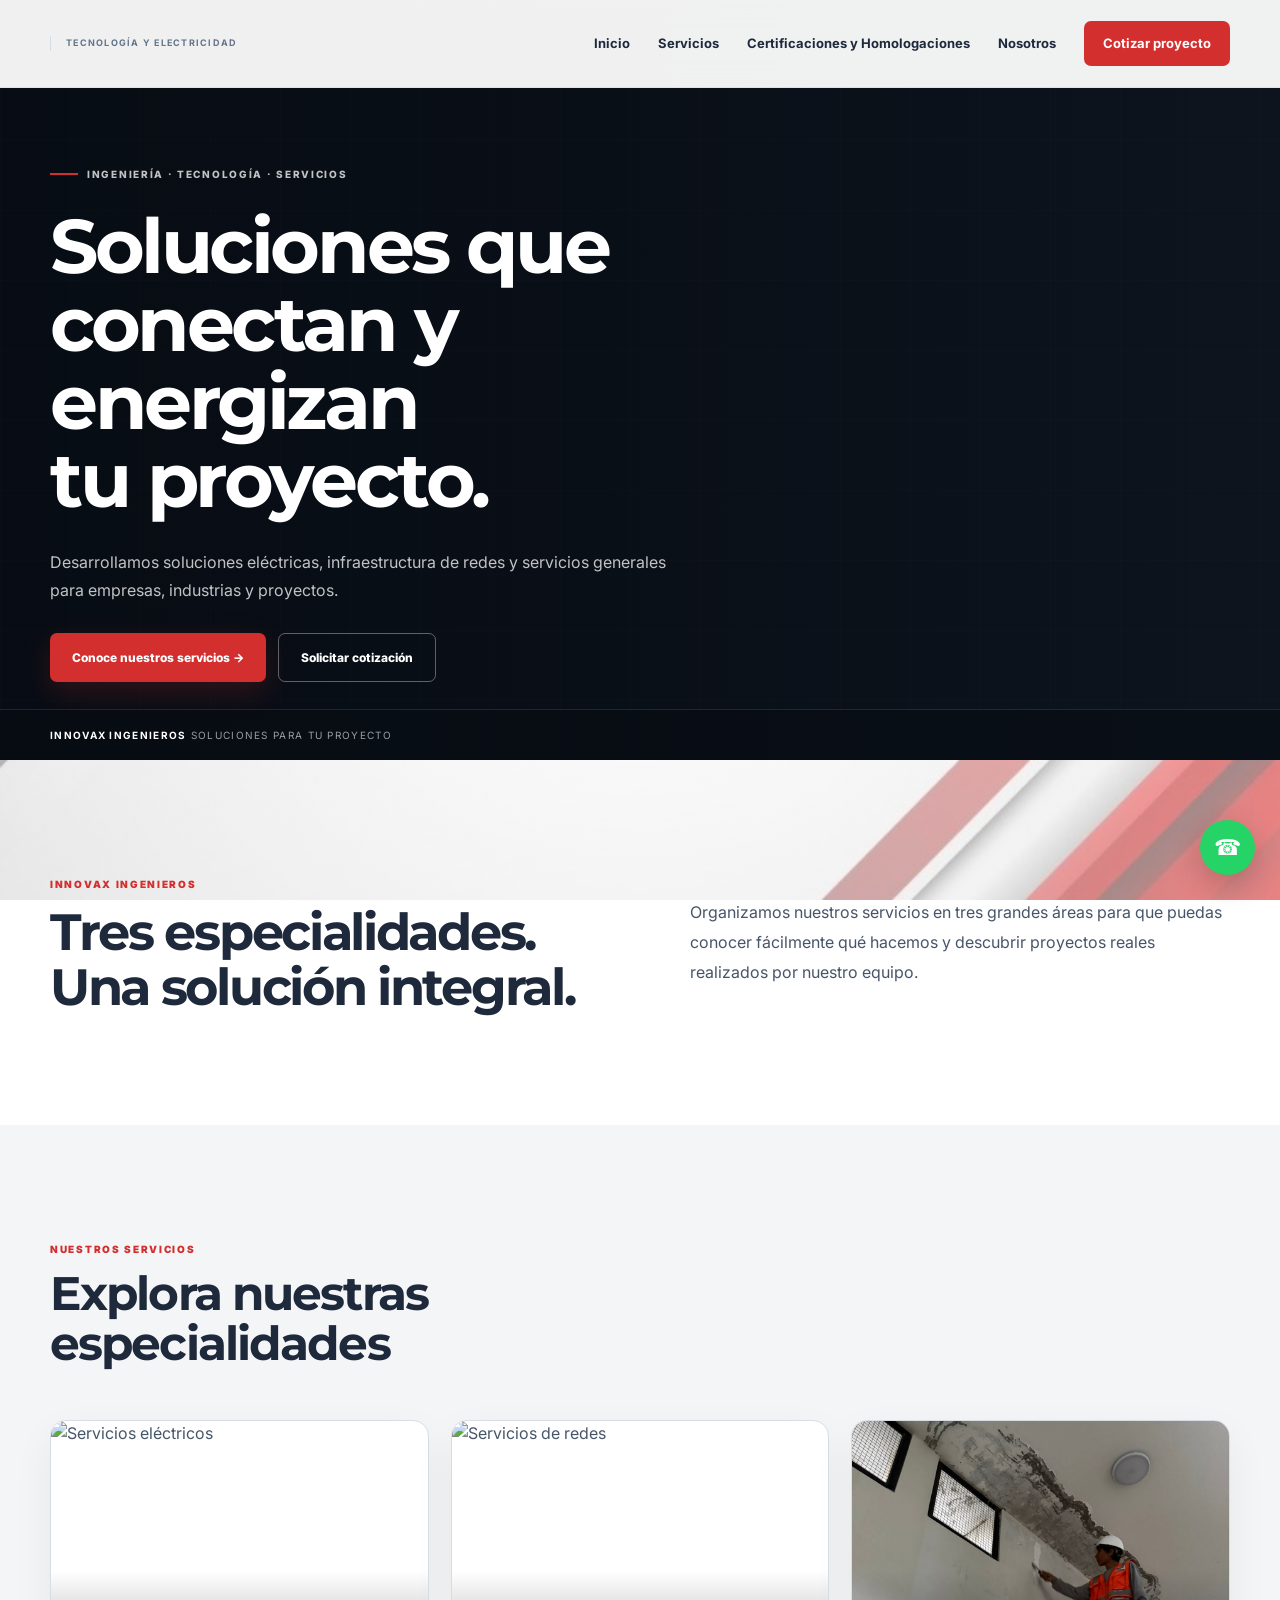
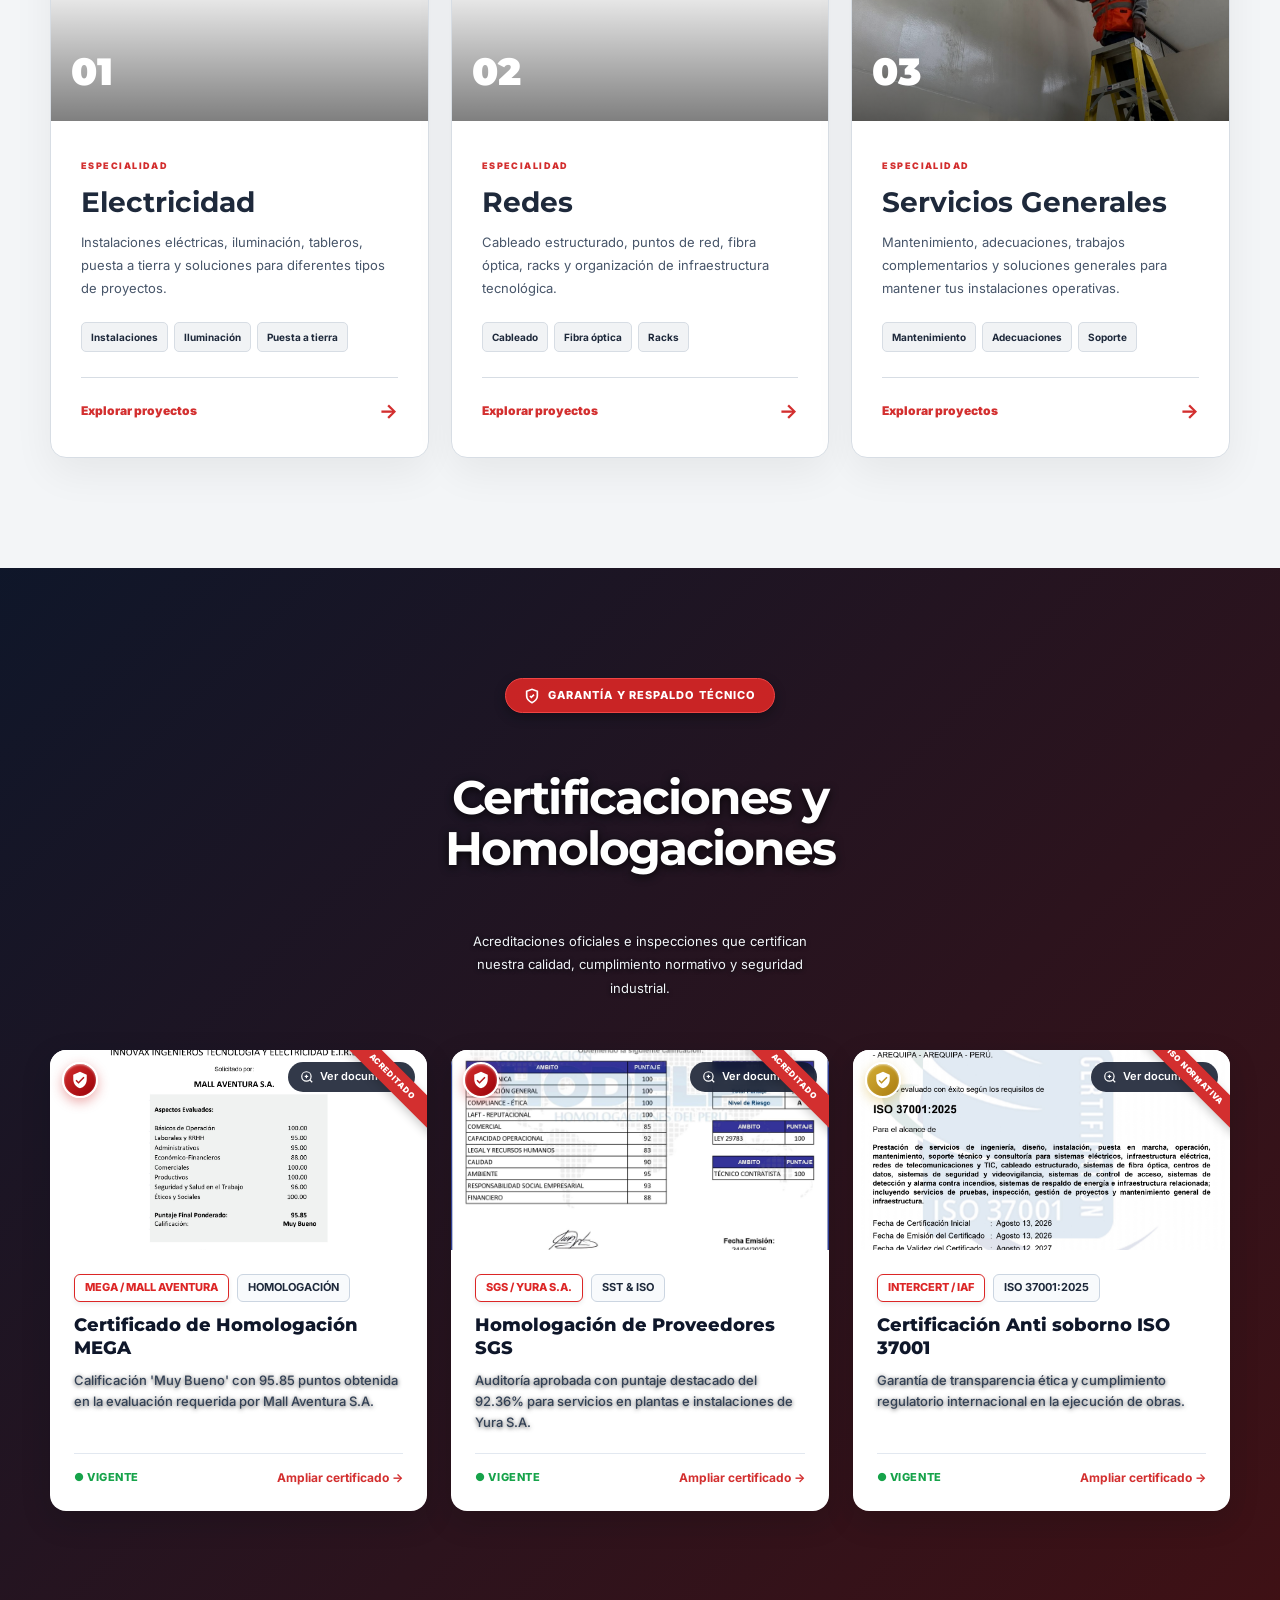
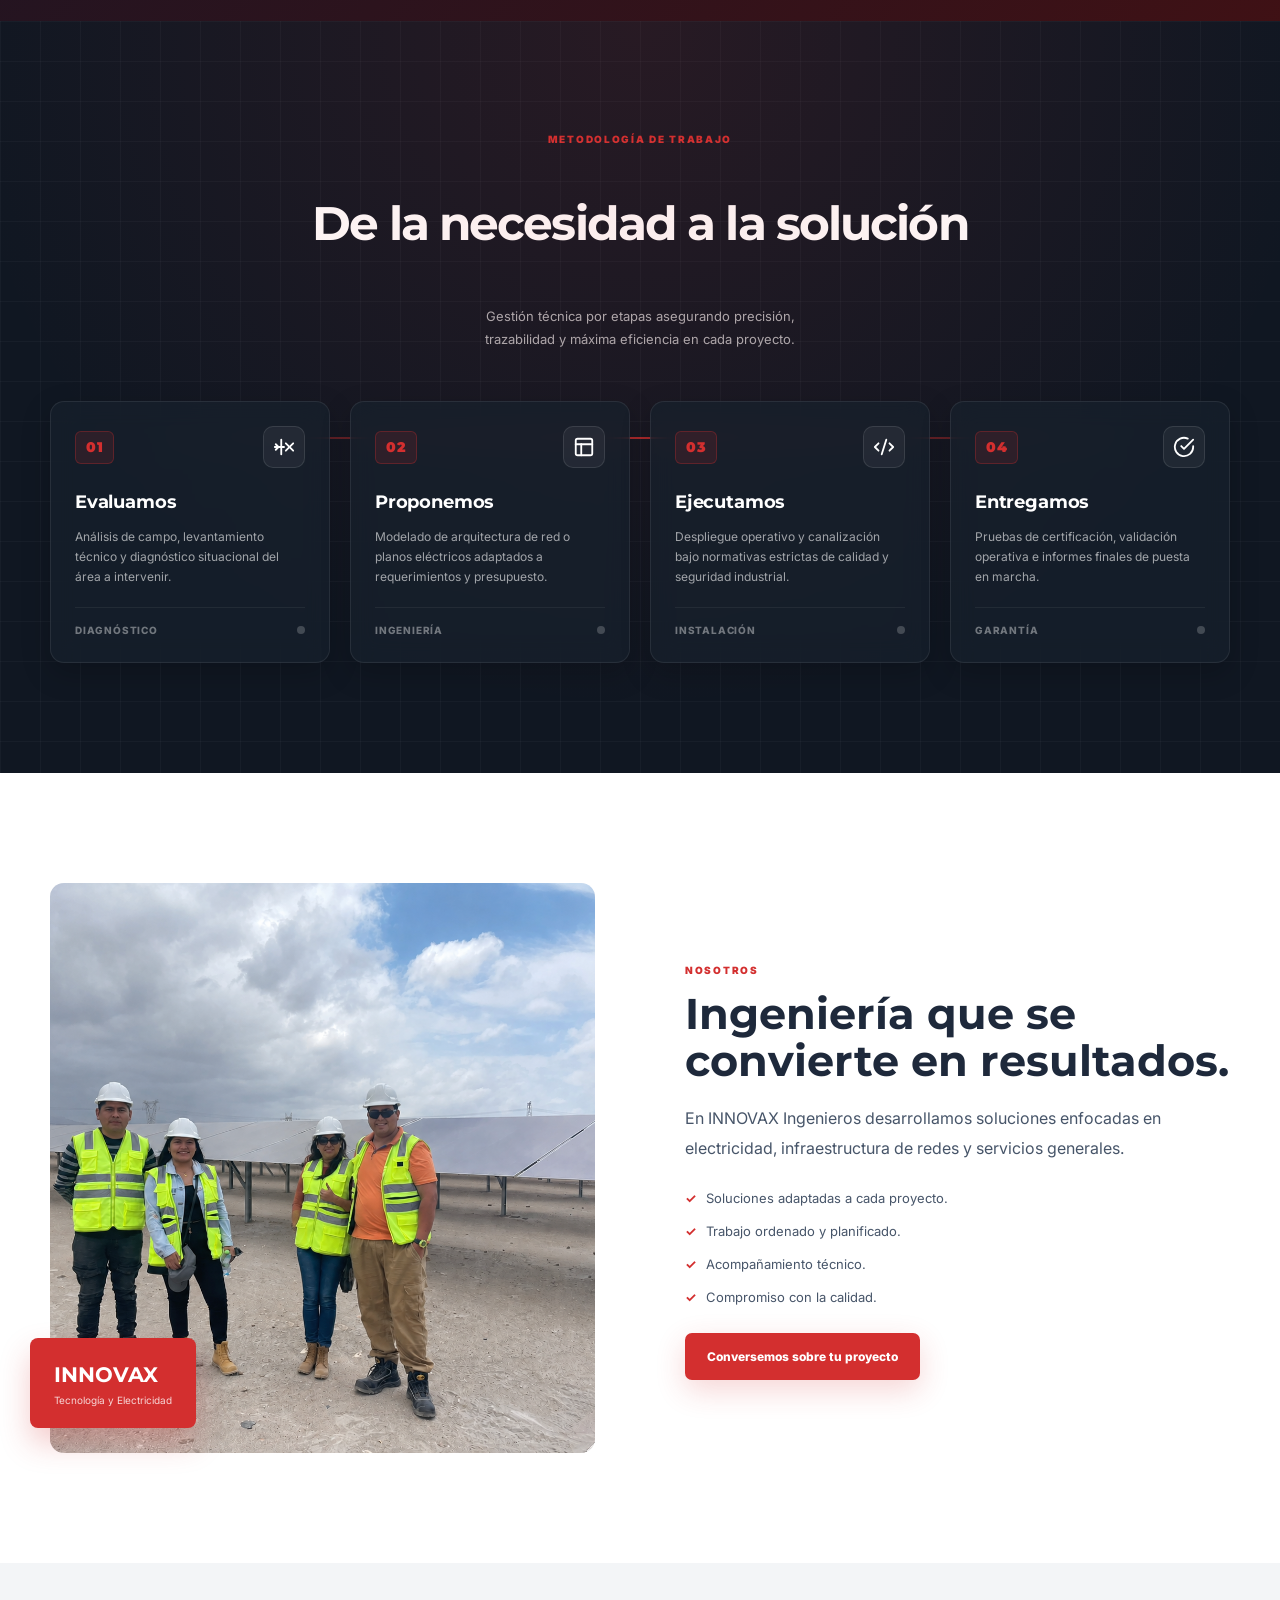
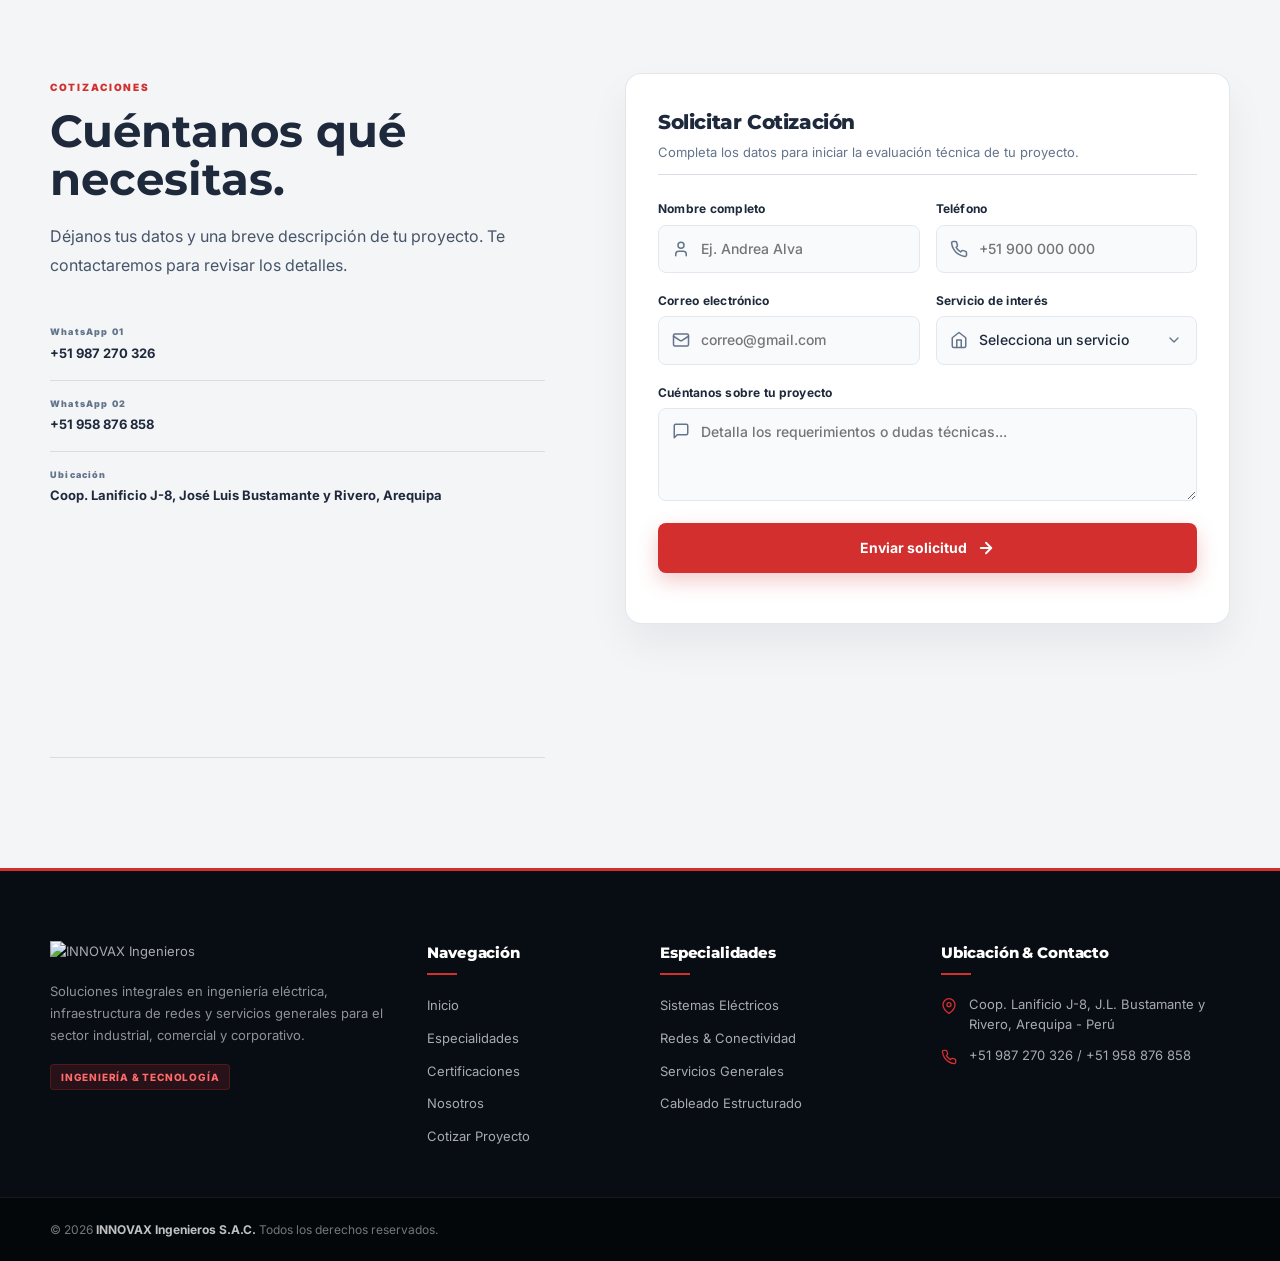
==== commit a946954f: "feat: mejorando proyectos y acomdoando fotos" ====
--- a/index.html
+++ b/index.html
@@ -7,7 +7,7 @@
   <title>INNOVAX Ingenieros | Tecnología y Electricidad</title>
   <meta name="description" content="INNOVAX Ingenieros. Soluciones eléctricas, redes y servicios generales para proyectos.">
 
-  <link rel="icon" href="assets/img/logo.png" type="image/png">
+  <link rel="icon" href="assets/img/icono.png" type="image/png">
   <link rel="preconnect" href="https://fonts.googleapis.com">
   <link rel="preconnect" href="https://fonts.gstatic.com" crossorigin>
   <link href="https://fonts.googleapis.com/css2?family=Inter:wght@400;500;600;700;800&family=Montserrat:wght@600;700;800;900&display=swap" rel="stylesheet">
@@ -22,7 +22,7 @@
 <header class="site-header" id="header">
   <div class="container header-inner">
     <a class="brand" href="index.html">
-      <img src="assets/img/logo.png" alt="INNOVAX Ingenieros" class="brand-logo">
+      <img src="assets/img/logo.png" alt="INNOVAX Ingenieros" class="brand-logo" onerror="this.style.display='none';">
       <span class="brand-caption">TECNOLOGÍA Y ELECTRICIDAD</span>
     </a>
 
@@ -35,6 +35,7 @@
     <nav class="main-nav" id="mainNav">
       <a href="#inicio">Inicio</a>
       <a href="#servicios">Servicios</a>
+      <a href="#certificaciones">Certificaciones y Homologaciones</a>
       <a href="#nosotros">Nosotros</a>
       <a href="#contacto" class="nav-button">Cotizar proyecto</a>
     </nav>
@@ -49,14 +50,14 @@
 <section class="hero">
   <div class="hero-slider">
     <div class="slide active" style="background-image:url('assets/img/hero-redes.jpg')"></div>
-    <div class="slide" style="background-image:url('assets/img/hero-bg-1.jpg')"></div>
+    <!--<div class="slide" style="background-image:url('assets/img/.jpg')"></div>-->
   </div>
 
   <div class="hero-overlay"></div>
   <div class="hero-pattern"></div>
 
   <div class="container hero-content">
-    <div class="hero-copy">
+    <div class="hero-copy reveal-fade-up">
       <div class="eyebrow">
         <i></i> INGENIERÍA · TECNOLOGÍA · SERVICIOS
       </div>
@@ -82,11 +83,11 @@
 ===================================================== -->
 <section class="section intro">
   <div class="container intro-grid">
-    <div>
+    <div class="reveal-slide-right">
       <span class="section-kicker">INNOVAX INGENIEROS</span>
       <h2>Tres especialidades. <br>Una solución integral.</h2>
     </div>
-    <p>Organizamos nuestros servicios en tres grandes áreas para que puedas conocer fácilmente qué hacemos y descubrir proyectos reales realizados por nuestro equipo.</p>
+    <p class="reveal-slide-left">Organizamos nuestros servicios en tres grandes áreas para que puedas conocer fácilmente qué hacemos y descubrir proyectos reales realizados por nuestro equipo.</p>
   </div>
 </section>
 
@@ -95,7 +96,7 @@
 ===================================================== -->
 <section class="section services-section" id="servicios">
   <div class="container">
-    <div class="section-heading">
+    <div class="section-heading reveal-fade-up">
       <div>
         <span class="section-kicker">NUESTROS SERVICIOS</span>
         <h2>Explora nuestras especialidades</h2>
@@ -105,14 +106,14 @@
     <div class="services-main-grid">
 
       <!-- ELÉCTRICO -->
-      <a href="servicio.html?tipo=electrico" class="service-feature-card">
+      <a href="servicio.html?tipo=electrico" class="service-feature-card reveal-card" data-delay="100">
         <div class="service-feature-image">
-          <img src="assets/electrico/luz-emerg2.jpeg" alt="Servicios eléctricos">
+          <img src="assets/electrico/luz-emerg2.jpeg" alt="Servicios eléctricos" onerror="this.onerror=null; this.src='assets/img/hero-bg-1.jpg';">
           <span class="image-number">01</span>
         </div>
         <div class="service-feature-content">
           <span class="service-small-label">ESPECIALIDAD</span>
-          <h3>Eléctrico</h3>
+          <h3>Electricidad</h3>
           <p>Instalaciones eléctricas, iluminación, tableros, puesta a tierra y soluciones para diferentes tipos de proyectos.</p>
           <div class="service-tags">
             <span>Instalaciones</span>
@@ -126,9 +127,9 @@
       </a>
 
       <!-- REDES -->
-      <a href="servicio.html?tipo=redes" class="service-feature-card">
+      <a href="servicio.html?tipo=redes" class="service-feature-card reveal-card" data-delay="250">
         <div class="service-feature-image">
-          <img src="assets/red/red4.jpeg" alt="Servicios de redes">
+          <img src="assets/red/red4.jpeg" alt="Servicios de redes" onerror="this.onerror=null; this.src='assets/img/hero-redes.jpg';">
           <span class="image-number">02</span>
         </div>
         <div class="service-feature-content">
@@ -147,9 +148,9 @@
       </a>
 
       <!-- SERVICIOS GENERALES -->
-      <a href="servicio.html?tipo=generales" class="service-feature-card">
+      <a href="servicio.html?tipo=generales" class="service-feature-card reveal-card" data-delay="400">
         <div class="service-feature-image">
-          <img src="assets/servgen/gen1.jpeg" alt="Servicios generales">
+          <img src="assets/servgen/gen1.jpeg" alt="Servicios generales" onerror="this.onerror=null; this.src='assets/img/hero-bg-1.jpg';">
           <span class="image-number">03</span>
         </div>
         <div class="service-feature-content">
@@ -172,11 +173,118 @@
 </section>
 
 <!-- =====================================================
+     SECCIÓN CERTIFICACIONES (CON VIDEO DE FONDO Y MEDALLAS)
+===================================================== -->
+<section class="section certs-showcase-v2" id="certificaciones">
+  <video class="cert-bg-video" autoplay loop muted playsinline>
+    <source src="assets/video/videof.mp4" type="video/mp4">
+  </video>
+  <div class="cert-bg-overlay"></div>
+
+  <div class="container certs-content-wrapper">
+    
+    <div class="section-heading centered reveal-zoom-in">
+      <span class="cert-badge-kicker">
+        <svg xmlns="http://www.w3.org/2000/svg" width="16" height="16" viewBox="0 0 24 24" fill="none" stroke="currentColor" stroke-width="2.5"><path d="M12 22s8-4 8-10V5l-8-3-8 3v7c0 6 8 10 8 10z"/><path d="m9 12 2 2 4-4"/></svg>
+        GARANTÍA Y RESPALDO TÉCNICO
+      </span>
+      <h2>Certificaciones y Homologaciones</h2>
+      <p>Acreditaciones oficiales e inspecciones que certifican nuestra calidad, cumplimiento normativo y seguridad industrial.</p>
+    </div>
+
+    <div class="certs-grid-v2">
+
+      <!-- Tarjeta 1 -->
+      <div class="cert-card-v2 reveal-card" data-delay="100" onclick="openCertModal('assets/img/cert1.jpg', 'Certificado de Homologación MEGA', 'Solicitado por Mall Aventura S.A. | Calificación: Muy Bueno (95.85 ptos.)', 'Evaluación integral en operación, seguridad y salud en el trabajo, aspectos financieros y productivos.')">
+        <div class="cert-ribbon"><span>ACREDITADO</span></div>
+        <div class="cert-preview-box">
+          <div class="cert-badge-floating" title="Certificación Oficial Verificada">
+            <svg xmlns="http://www.w3.org/2000/svg" width="18" height="18" viewBox="0 0 24 24" fill="currentColor"><path d="M12 1L3 5v6c0 5.55 3.84 10.74 9 12 5.16-1.26 9-5.45 9-12V5l-9-4zm-2 16l-4-4 1.41-1.41L10 14.17l6.59-6.59L18 9l-8 8z"/></svg>
+          </div>
+          <img src="assets/img/cert1.jpg" alt="Certificado de Homologación MEGA" onerror="this.onerror=null; this.src='https://images.unsplash.com/photo-1589829545856-d10d557cf95f?auto=format&fit=crop&w=600&q=80';">
+          <div class="cert-zoom-tag">
+            <svg xmlns="http://www.w3.org/2000/svg" width="14" height="14" viewBox="0 0 24 24" fill="none" stroke="currentColor" stroke-width="2"><circle cx="11" cy="11" r="8"/><path d="m21 21-4.3-4.3"/><path d="M11 8v6"/><path d="M8 11h6"/></svg>
+            <span>Ver documento</span>
+          </div>
+        </div>
+        <div class="cert-body-v2">
+          <div class="cert-tags-v2">
+            <span class="tag-red">MEGA / MALL AVENTURA</span>
+            <span class="tag-gray">HOMOLOGACIÓN</span>
+          </div>
+          <h3>Certificado de Homologación MEGA</h3>
+          <p>Calificación 'Muy Bueno' con 95.85 puntos obtenida en la evaluación requerida por Mall Aventura S.A.</p>
+          <div class="cert-footer-v2">
+            <span class="status-live">● VIGENTE</span>
+            <span class="cert-link-btn">Ampliar certificado →</span>
+          </div>
+        </div>
+      </div>
+
+      <!-- Tarjeta 2 -->
+      <div class="cert-card-v2 reveal-card" data-delay="250" onclick="openCertModal('assets/img/cert2.jpg', 'Homologación de Proveedores SGS', 'Solicitado por Yura S.A. (Grupo Gloria) | Calificación: Muy Bueno (92.36%)', 'Verificación de capacidad operativa, financiera, comercial y cumplimiento de sistemas de SST e ISO.')">
+        <div class="cert-ribbon"><span>ACREDITADO</span></div>
+        <div class="cert-preview-box">
+          <div class="cert-badge-floating" title="Certificación Oficial Verificada">
+            <svg xmlns="http://www.w3.org/2000/svg" width="18" height="18" viewBox="0 0 24 24" fill="currentColor"><path d="M12 1L3 5v6c0 5.55 3.84 10.74 9 12 5.16-1.26 9-5.45 9-12V5l-9-4zm-2 16l-4-4 1.41-1.41L10 14.17l6.59-6.59L18 9l-8 8z"/></svg>
+          </div>
+          <img src="assets/img/cert2.jpg" alt="Certificación SGS Yura" onerror="this.onerror=null; this.src='https://images.unsplash.com/photo-1589829545856-d10d557cf95f?auto=format&fit=crop&w=600&q=80';">
+          <div class="cert-zoom-tag">
+            <svg xmlns="http://www.w3.org/2000/svg" width="14" height="14" viewBox="0 0 24 24" fill="none" stroke="currentColor" stroke-width="2"><circle cx="11" cy="11" r="8"/><path d="m21 21-4.3-4.3"/><path d="M11 8v6"/><path d="M8 11h6"/></svg>
+            <span>Ver documento</span>
+          </div>
+        </div>
+        <div class="cert-body-v2">
+          <div class="cert-tags-v2">
+            <span class="tag-red">SGS / YURA S.A.</span>
+            <span class="tag-gray">SST & ISO</span>
+          </div>
+          <h3>Homologación de Proveedores SGS</h3>
+          <p>Auditoría aprobada con puntaje destacado del 92.36% para servicios en plantas e instalaciones de Yura S.A.</p>
+          <div class="cert-footer-v2">
+            <span class="status-live">● VIGENTE</span>
+            <span class="cert-link-btn">Ampliar certificado →</span>
+          </div>
+        </div>
+      </div>
+
+      <!-- Tarjeta 3 -->
+      <div class="cert-card-v2 reveal-card" data-delay="400" onclick="openCertModal('assets/img/cert3.jpg', 'Certificado ISO 37001:2025 (INTERCERT)', 'Sistema de Gestión Anti soborno | Registro IC-AB-2608157', 'Acredita estándares internacionales en proyectos de ingeniería, electricidad, telecomunicaciones y mantenimiento.')">
+        <div class="cert-ribbon"><span>ISO NORMATIVA</span></div>
+        <div class="cert-preview-box">
+          <div class="cert-badge-floating gold-theme" title="Certificación Oficial ISO">
+            <svg xmlns="http://www.w3.org/2000/svg" width="18" height="18" viewBox="0 0 24 24" fill="currentColor"><path d="M12 1L3 5v6c0 5.55 3.84 10.74 9 12 5.16-1.26 9-5.45 9-12V5l-9-4zm-2 16l-4-4 1.41-1.41L10 14.17l6.59-6.59L18 9l-8 8z"/></svg>
+          </div>
+          <img src="assets/img/cert3.jpg" alt="Certificación ISO 37001 Intercert" onerror="this.onerror=null; this.src='https://images.unsplash.com/photo-1589829545856-d10d557cf95f?auto=format&fit=crop&w=600&q=80';">
+          <div class="cert-zoom-tag">
+            <svg xmlns="http://www.w3.org/2000/svg" width="14" height="14" viewBox="0 0 24 24" fill="none" stroke="currentColor" stroke-width="2"><circle cx="11" cy="11" r="8"/><path d="m21 21-4.3-4.3"/><path d="M11 8v6"/><path d="M8 11h6"/></svg>
+            <span>Ver documento</span>
+          </div>
+        </div>
+        <div class="cert-body-v2">
+          <div class="cert-tags-v2">
+            <span class="tag-red">INTERCERT / IAF</span>
+            <span class="tag-gray">ISO 37001:2025</span>
+          </div>
+          <h3>Certificación Anti soborno ISO 37001</h3>
+          <p>Garantía de transparencia ética y cumplimiento regulatorio internacional en la ejecución de obras.</p>
+          <div class="cert-footer-v2">
+            <span class="status-live">● VIGENTE</span>
+            <span class="cert-link-btn">Ampliar certificado →</span>
+          </div>
+        </div>
+      </div>
+
+    </div>
+  </div>
+</section>
+
+<!-- =====================================================
      PROCESO (TECNOLÓGICO Y EMPRESARIAL)
 ===================================================== -->
 <section class="section process-section" id="proceso">
   <div class="container">
-    <div class="section-heading centered">
+    <div class="section-heading centered reveal-fade-up">
       <span class="section-kicker">METODOLOGÍA DE TRABAJO</span>
       <h2>De la necesidad a la solución</h2>
       <p>Gestión técnica por etapas asegurando precisión, trazabilidad y máxima eficiencia en cada proyecto.</p>
@@ -185,7 +293,7 @@
     <div class="process-grid-tech">
       
       <!-- Paso 1 -->
-      <div class="tech-step-card">
+      <div class="tech-step-card reveal-card" data-delay="100">
         <div class="step-header">
           <span class="step-badge">01</span>
           <div class="step-icon">
@@ -203,7 +311,7 @@
       </div>
 
       <!-- Paso 2 -->
-      <div class="tech-step-card">
+      <div class="tech-step-card reveal-card" data-delay="200">
         <div class="step-header">
           <span class="step-badge">02</span>
           <div class="step-icon">
@@ -221,7 +329,7 @@
       </div>
 
       <!-- Paso 3 -->
-      <div class="tech-step-card">
+      <div class="tech-step-card reveal-card" data-delay="300">
         <div class="step-header">
           <span class="step-badge">03</span>
           <div class="step-icon">
@@ -239,7 +347,7 @@
       </div>
 
       <!-- Paso 4 -->
-      <div class="tech-step-card">
+      <div class="tech-step-card reveal-card" data-delay="400">
         <div class="step-header">
           <span class="step-badge">04</span>
           <div class="step-icon">
@@ -265,15 +373,15 @@
 ===================================================== -->
 <section class="section about-section" id="nosotros">
   <div class="container about-grid">
-    <div class="about-image-wrap">
-      <img src="assets/img/hero-bg-1.jpg" alt="INNOVAX Ingenieros">
+    <div class="about-image-wrap reveal-slide-right">
+      <img src="assets/img/hero-bg-1.png" alt="INNOVAX Ingenieros">
       <div class="about-badge">
         <strong>INNOVAX</strong>
         <span>Tecnología y Electricidad</span>
       </div>
     </div>
 
-    <div class="about-copy">
+    <div class="about-copy reveal-slide-left">
       <span class="section-kicker">NOSOTROS</span>
       <h2>Ingeniería que se convierte en resultados.</h2>
       <p>En INNOVAX Ingenieros desarrollamos soluciones enfocadas en electricidad, infraestructura de redes y servicios generales.</p>
@@ -294,7 +402,7 @@
 <section class="section contact-section" id="contacto">
   <div class="container contact-grid">
 
-    <div class="contact-copy">
+    <div class="contact-copy reveal-slide-right">
       <span class="section-kicker">COTIZACIONES</span>
       <h2>Cuéntanos qué necesitas.</h2>
       <p>Déjanos tus datos y una breve descripción de tu proyecto. Te contactaremos para revisar los detalles.</p>
@@ -320,8 +428,8 @@
       </div>
     </div>
 
-    <!-- FORMULARIO DE CONTACTO TECNOLÓGICO Y MODERNIZADO -->
-    <form class="contact-form modern-form" id="contactForm" action="php/enviar.php" method="POST">
+    <!-- FORMULARIO DE CONTACTO -->
+    <form class="contact-form modern-form reveal-zoom-in" id="contactForm" action="php/enviar.php" method="POST">
       <div class="form-header">
         <h3>Solicitar Cotización</h3>
         <p>Completa los datos para iniciar la evaluación técnica de tu proyecto.</p>
@@ -376,7 +484,7 @@
         </div>
       </div>
 
-      <input type="text" name="empresa_web" class="hp-field" tabindex="-1" autocomplete="off">
+      <input type="text" name="empresa_web" class="hp-field" tabindex="-1" autocomplete="off" style="display:none;">
 
       <button type="submit" class="btn btn-primary btn-submit">
         <span>Enviar solicitud</span>
@@ -397,28 +505,26 @@
 <footer class="site-footer">
   <div class="container footer-inner">
     
-    <!-- Columna 1: Marca & Info Empresarial -->
-    <div class="footer-col footer-brand-col">
-      <img src="assets/img/logoblanco.png" alt="INNOVAX Ingenieros" class="footer-logo">
+    <div class="footer-col footer-brand-col reveal-fade-up">
+      <img src="assets/img/logoblanco.png" alt="INNOVAX Ingenieros" class="footer-logo" onerror="this.onerror=null; this.src='assets/img/logo.png';">
       <p class="footer-desc">
         Soluciones integrales en ingeniería eléctrica, infraestructura de redes y servicios generales para el sector industrial, comercial y corporativo.
       </p>
       <span class="footer-badge">Ingeniería & Tecnología</span>
     </div>
 
-    <!-- Columna 2: Navegación Rápida -->
-    <div class="footer-col">
+    <div class="footer-col reveal-fade-up">
       <h4 class="footer-title">Navegación</h4>
       <ul class="footer-links">
         <li><a href="#inicio">Inicio</a></li>
         <li><a href="#servicios">Especialidades</a></li>
+        <li><a href="#certificaciones">Certificaciones</a></li>
         <li><a href="#nosotros">Nosotros</a></li>
         <li><a href="#contacto">Cotizar Proyecto</a></li>
       </ul>
     </div>
 
-    <!-- Columna 3: Servicios Especializados -->
-    <div class="footer-col">
+    <div class="footer-col reveal-fade-up">
       <h4 class="footer-title">Especialidades</h4>
       <ul class="footer-links">
         <li><a href="servicio.html?tipo=electrico">Sistemas Eléctricos</a></li>
@@ -428,8 +534,7 @@
       </ul>
     </div>
 
-    <!-- Columna 4: Ubicación & Contacto Directo -->
-    <div class="footer-col">
+    <div class="footer-col reveal-fade-up">
       <h4 class="footer-title">Ubicación & Contacto</h4>
       <ul class="footer-contact-list">
         <li>
@@ -445,7 +550,6 @@
 
   </div>
 
-  <!-- Línea Inferior de Copyright y Derechos -->
   <div class="footer-bottom">
     <div class="container footer-bottom-inner">
       <p class="copyright">
@@ -458,7 +562,69 @@
 <a href="https://wa.me/51987270326?text=Hola,%20me%20gustaria%20cotizar%20un%20proyecto%20con%20INNOVAX.%20Mi%20nombre%20es%20" class="whatsapp-float" target="_blank" rel="noopener" aria-label="WhatsApp">☎</a>
 <button class="back-top" id="backTop">↑</button>
 
+<!-- MODAL LIGHTBOX CERTIFICADOS -->
+<div class="image-lightbox" id="certLightbox">
+  <button id="certLightboxClose" aria-label="Cerrar">&times;</button>
+  <div class="lightbox-modal-content">
+    <div class="lightbox-image-wrap">
+      <img id="certLightboxImage" src="" alt="Vista previa del certificado">
+    </div>
+    <div class="lightbox-info-panel">
+      <div class="lightbox-badge">DOCUMENTO OFICIAL</div>
+      <h3 id="certLightboxTitle"></h3>
+      <p id="certLightboxSub" class="lightbox-sub"></p>
+      <div class="lightbox-divider"></div>
+      <p id="certLightboxDesc" class="lightbox-desc"></p>
+      <div class="lightbox-company-tag">
+        INNOVAX INGENIEROS E.I.R.L.
+      </div>
+    </div>
+  </div>
+</div>
+
 <script src="js/main.js"></script>
+
+<script>
+  function openCertModal(imageSrc, title, subtitle, description) {
+    const modal = document.getElementById('certLightbox');
+    const img = document.getElementById('certLightboxImage');
+    const titleEl = document.getElementById('certLightboxTitle');
+    const subEl = document.getElementById('certLightboxSub');
+    const descEl = document.getElementById('certLightboxDesc');
+    
+    if (modal && img) {
+      img.src = imageSrc;
+      if(titleEl) titleEl.textContent = title || '';
+      if(subEl) subEl.textContent = subtitle || '';
+      if(descEl) descEl.textContent = description || '';
+      modal.classList.add('active');
+    }
+  }
+
+  document.addEventListener('DOMContentLoaded', function() {
+    const yearSpan = document.getElementById('year');
+    if (yearSpan) {
+      yearSpan.textContent = new Date().getFullYear();
+    }
+
+    const certModal = document.getElementById('certLightbox');
+    const closeBtn = document.getElementById('certLightboxClose');
+
+    if (closeBtn && certModal) {
+      closeBtn.addEventListener('click', function() {
+        certModal.classList.remove('active');
+      });
+    }
+
+    if (certModal) {
+      certModal.addEventListener('click', function(e) {
+        if (e.target === certModal) {
+          certModal.classList.remove('active');
+        }
+      });
+    }
+  });
+</script>
 
 </body>
 </html>
--- a/css/style.css
+++ b/css/style.css
@@ -6,8 +6,8 @@
 :root {
   --red: #d32f2f;
   --red-hover: #b71c1c;
-  --red-light: rgba(211,47,47,.08);
-  --red-border: rgba(211,47,47,.25);
+  --red-light: rgba(211, 47, 47, .08);
+  --red-border: rgba(211, 47, 47, .25);
   --dark: #101722;
   --dark-2: #18212d;
   --dark-3: #222d3a;
@@ -18,10 +18,12 @@
   --muted: #64748b;
   --line: #d7dde4;
   --container: 1180px;
-  --shadow: 0 15px 45px rgba(0,0,0,.08);
-}
-
-* {
+  --shadow: 0 15px 45px rgba(0, 0, 0, .08);
+}
+
+*,
+*::before,
+*::after {
   box-sizing: border-box;
 }
 
@@ -36,19 +38,21 @@
   font-family: Inter, Arial, sans-serif;
   line-height: 1.6;
   overflow-x: hidden;
-}
-
-body:before {
+  position: relative;
+}
+
+body::before {
   content: "";
   position: fixed;
   inset: 0;
   pointer-events: none;
   z-index: -1;
-  background: radial-gradient(circle at 90% 10%, rgba(211,47,47,.055), transparent 30%);
+  background: radial-gradient(circle at 90% 10%, rgba(211, 47, 47, .055), transparent 30%);
 }
 
 img {
   max-width: 100%;
+  height: auto;
   display: block;
 }
 
@@ -66,7 +70,7 @@
 
 .container {
   width: min(var(--container), calc(100% - 48px));
-  margin: auto;
+  margin: 0 auto;
 }
 
 .section {
@@ -84,15 +88,15 @@
   right: 0;
   height: 88px;
   z-index: 1000;
-  background: rgba(255,255,255,.94);
+  background: rgba(255, 255, 255, .94);
   backdrop-filter: blur(15px);
-  border-bottom: 1px solid rgba(0,0,0,.06);
-  transition: .3s ease;
+  border-bottom: 1px solid rgba(0, 0, 0, .06);
+  transition: height .3s ease, box-shadow .3s ease, background-color .3s ease;
 }
 
 .site-header.scrolled {
   height: 76px;
-  box-shadow: 0 5px 25px rgba(0,0,0,.08);
+  box-shadow: 0 5px 25px rgba(0, 0, 0, .08);
 }
 
 .header-inner {
@@ -132,7 +136,7 @@
   font-size: 13px;
   font-weight: 700;
   color: var(--text);
-  transition: .25s;
+  transition: color .25s ease;
 }
 
 .main-nav a:hover {
@@ -144,6 +148,7 @@
   color: #fff;
   background: var(--red);
   border-radius: 7px;
+  transition: background .25s ease;
 }
 
 .main-nav .nav-button:hover {
@@ -158,6 +163,7 @@
   border: 1px solid var(--line);
   background: #fff;
   border-radius: 8px;
+  cursor: pointer;
 }
 
 .menu-toggle span {
@@ -205,14 +211,14 @@
 .hero-overlay {
   position: absolute;
   inset: 0;
-  background: linear-gradient(90deg, rgba(7,12,19,.94) 0%, rgba(7,12,19,.72) 48%, rgba(7,12,19,.28) 100%);
+  background: linear-gradient(90deg, rgba(7, 12, 19, .94) 0%, rgba(7, 12, 19, .72) 48%, rgba(7, 12, 19, .28) 100%);
 }
 
 .hero-pattern {
   position: absolute;
   inset: 0;
   opacity: .15;
-  background-image: linear-gradient(rgba(255,255,255,.08) 1px, transparent 1px), linear-gradient(90deg, rgba(255,255,255,.08) 1px, transparent 1px);
+  background-image: linear-gradient(rgba(255, 255, 255, .08) 1px, transparent 1px), linear-gradient(90deg, rgba(255, 255, 255, .08) 1px, transparent 1px);
   background-size: 70px 70px;
 }
 
@@ -229,7 +235,7 @@
   display: flex;
   align-items: center;
   gap: 9px;
-  color: rgba(255,255,255,.75);
+  color: rgba(255, 255, 255, .75);
   font-size: 10px;
   letter-spacing: .17em;
   font-weight: 800;
@@ -246,7 +252,7 @@
   margin: 0;
   color: #fff;
   font-family: Montserrat, Arial, sans-serif;
-  font-size: clamp(44px,6vw,76px);
+  font-size: clamp(44px, 6vw, 76px);
   line-height: 1.03;
   letter-spacing: -.045em;
 }
@@ -258,7 +264,7 @@
 .hero-copy > p {
   max-width: 620px;
   margin: 28px 0;
-  color: rgba(255,255,255,.75);
+  color: rgba(255, 255, 255, .75);
   font-size: 16px;
   line-height: 1.8;
 }
@@ -278,13 +284,13 @@
   border-radius: 7px;
   font-size: 12px;
   font-weight: 800;
-  transition: .3s ease;
+  transition: all .3s ease;
 }
 
 .btn-primary {
   background: var(--red);
   color: #fff;
-  box-shadow: 0 10px 30px rgba(211,47,47,.2);
+  box-shadow: 0 10px 30px rgba(211, 47, 47, .2);
 }
 
 .btn-primary:hover {
@@ -293,13 +299,13 @@
 }
 
 .btn-outline {
-  border: 1px solid rgba(255,255,255,.35);
+  border: 1px solid rgba(255, 255, 255, .35);
   color: #fff;
 }
 
 .btn-outline:hover {
   border-color: #fff;
-  background: rgba(255,255,255,.08);
+  background: rgba(255, 255, 255, .08);
 }
 
 .hero-points {
@@ -320,7 +326,7 @@
 }
 
 .hero-points span {
-  color: rgba(255,255,255,.75);
+  color: rgba(255, 255, 255, .75);
   font-size: 11px;
   font-weight: 700;
 }
@@ -331,14 +337,14 @@
   left: 0;
   right: 0;
   padding: 17px 0;
-  background: rgba(7,12,19,.6);
-  border-top: 1px solid rgba(255,255,255,.1);
+  background: rgba(7, 12, 19, .6);
+  border-top: 1px solid rgba(255, 255, 255, .1);
 }
 
 .hero-bottom-inner {
   width: min(var(--container), calc(100% - 48px));
-  margin: auto;
-  color: rgba(255,255,255,.6);
+  margin: 0 auto;
+  color: rgba(255, 255, 255, .6);
   font-size: 10px;
   letter-spacing: .13em;
 }
@@ -373,7 +379,7 @@
   max-width: 700px;
   font-family: Montserrat, Arial, sans-serif;
   color: var(--text);
-  font-size: clamp(30px,4vw,47px);
+  font-size: clamp(30px, 4vw, 47px);
   line-height: 1.08;
   letter-spacing: -.04em;
 }
@@ -387,7 +393,9 @@
 }
 
 .centered {
-  display: block;
+  display: flex;
+  flex-direction: column;
+  align-items: center;
   text-align: center;
 }
 
@@ -396,7 +404,7 @@
 }
 
 .centered p {
-  margin: auto;
+  margin: 0 auto;
 }
 
 /* =====================================================
@@ -418,7 +426,7 @@
   margin: 0;
   color: var(--text);
   font-family: Montserrat, Arial, sans-serif;
-  font-size: clamp(34px,4vw,54px);
+  font-size: clamp(34px, 4vw, 54px);
   line-height: 1.08;
   letter-spacing: -.045em;
 }
@@ -442,7 +450,7 @@
 
 .services-main-grid {
   display: grid;
-  grid-template-columns: repeat(3,1fr);
+  grid-template-columns: repeat(3, 1fr);
   gap: 22px;
 }
 
@@ -451,14 +459,14 @@
   border: 1px solid var(--line);
   border-radius: 16px;
   overflow: hidden;
-  box-shadow: 0 15px 40px rgba(0,0,0,.06);
-  transition: .45s cubic-bezier(.2,.8,.2,1);
+  box-shadow: 0 15px 40px rgba(0, 0, 0, .06);
+  transition: transform .45s cubic-bezier(.2, .8, .2, 1), border-color .45s cubic-bezier(.2, .8, .2, 1), box-shadow .45s cubic-bezier(.2, .8, .2, 1);
 }
 
 .service-feature-card:hover {
   transform: translateY(-12px);
   border-color: var(--red-border);
-  box-shadow: 0 30px 60px rgba(0,0,0,.13);
+  box-shadow: 0 30px 60px rgba(0, 0, 0, .13);
 }
 
 .service-feature-image {
@@ -471,18 +479,18 @@
   width: 100%;
   height: 100%;
   object-fit: cover;
-  transition: .7s ease;
+  transition: transform .7s ease;
 }
 
 .service-feature-card:hover .service-feature-image img {
   transform: scale(1.08);
 }
 
-.service-feature-image:after {
+.service-feature-image::after {
   content: "";
   position: absolute;
   inset: 0;
-  background: linear-gradient(transparent 50%, rgba(0,0,0,.5));
+  background: linear-gradient(transparent 50%, rgba(0, 0, 0, .5));
 }
 
 .image-number {
@@ -551,7 +559,7 @@
 
 .service-link b {
   font-size: 20px;
-  transition: .3s;
+  transition: transform .3s ease;
 }
 
 .service-feature-card:hover .service-link b {
@@ -584,14 +592,14 @@
   width: 100%;
   height: 100%;
   object-fit: cover;
-  transition: .7s ease;
-}
-
-.project-card:after {
+  transition: transform .7s ease;
+}
+
+.project-card::after {
   content: "";
   position: absolute;
   inset: 0;
-  background: linear-gradient(transparent 35%, rgba(0,0,0,.85));
+  background: linear-gradient(transparent 35%, rgba(0, 0, 0, .85));
 }
 
 .project-card:hover img {
@@ -622,11 +630,265 @@
 }
 
 .project-info small {
-  color: rgba(255,255,255,.75);
+  color: rgba(255, 255, 255, .75);
   font-size: 10px;
   font-weight: 700;
 }
 
+/* =====================================================
+CERTIFICACIONES Y HOMOLOGACIONES (CON VIDEO FIJO EN SCROLL)
+===================================================== */
+
+.certs-showcase-v2 {
+  position: relative;
+  overflow: hidden;
+  background: #0f172a;
+  /* Recorta el video para que solo sea visible dentro de esta sección */
+  clip-path: inset(0 0 0 0);
+}
+
+.cert-bg-video {
+  position: fixed;
+  top: 0;
+  left: 0;
+  width: 100vw;
+  height: 100vh;
+  object-fit: cover;
+  z-index: 1;
+  pointer-events: none;
+}
+
+.cert-bg-overlay {
+  position: absolute;
+  inset: 0;
+  background: linear-gradient(135deg, rgba(15, 23, 42, 0.8) 0%, rgba(75, 16, 16, 0.8) 100%);
+  z-index: 2;
+}
+
+.certs-content-wrapper {
+  position: relative;
+  z-index: 3;
+}
+
+.cert-badge-kicker {
+  display: inline-flex;
+  align-items: center;
+  gap: 8px;
+  border-radius: 50px;
+  font-size: 11px;
+  letter-spacing: 0.1em;
+  margin-bottom: 20px;
+  background: rgba(220, 38, 38, 0.9) !important;
+  color: #ffffff !important;
+  border: 1px solid #ef4444 !important;
+  box-shadow: 0 4px 12px rgba(0, 0, 0, 0.3) !important;
+  font-weight: 800 !important;
+  padding: 8px 18px !important;
+}
+
+.certs-showcase-v2 h2 {
+  color: #ffffff !important;
+  text-shadow: 0 2px 8px rgba(0, 0, 0, 0.8) !important;
+}
+
+.certs-showcase-v2 p {
+  color: #f1f5f9 !important;
+  text-shadow: 0 1px 4px rgba(0, 0, 0, 0.7) !important;
+}
+
+.certs-grid-v2 {
+  display: grid;
+  grid-template-columns: repeat(3, 1fr);
+  gap: 24px;
+  margin-top: 40px;
+}
+
+.cert-card-v2 {
+  position: relative;
+  background: #ffffff;
+  border-radius: 16px;
+  overflow: hidden;
+  box-shadow: 0 10px 30px rgba(0,0,0,0.15);
+  cursor: pointer;
+  display: flex;
+  flex-direction: column;
+  transition: transform 0.3s ease, box-shadow 0.3s ease;
+}
+
+.cert-card-v2:hover {
+  transform: translateY(-8px);
+  box-shadow: 0 20px 40px rgba(0,0,0,0.25);
+}
+
+/* Insignia / Cinta diagonal para las tarjetas */
+.cert-ribbon {
+  position: absolute;
+  top: -10px;
+  right: -10px;
+  width: 100px;
+  height: 100px;
+  overflow: hidden;
+  z-index: 10;
+  pointer-events: none;
+}
+
+.cert-ribbon span {
+  position: absolute;
+  display: block;
+  width: 140px;
+  padding: 5px 0;
+  background-color: var(--red);
+  box-shadow: 0 3px 10px rgba(0,0,0,0.2);
+  color: #ffffff;
+  font-size: 8px;
+  font-weight: 900;
+  letter-spacing: 0.1em;
+  text-transform: uppercase;
+  text-align: center;
+  left: -15px;
+  top: 25px;
+  transform: rotate(45deg);
+}
+
+/* Medalla flotante estilizada en la vista previa */
+.cert-badge-floating {
+  position: absolute;
+  top: 12px;
+  left: 12px;
+  z-index: 5;
+  width: 36px;
+  height: 36px;
+  border-radius: 50%;
+  background: linear-gradient(135deg, #d32f2f, #9a0007);
+  color: #ffffff;
+  display: flex;
+  align-items: center;
+  justify-content: center;
+  box-shadow: 0 4px 12px rgba(211, 47, 47, 0.4), inset 0 1px 2px rgba(255, 255, 255, 0.5);
+  border: 2px solid #ffffff;
+  transition: transform 0.3s ease;
+}
+
+.cert-badge-floating.gold-theme {
+  background: linear-gradient(135deg, #d4af37, #aa7c11);
+  box-shadow: 0 4px 12px rgba(212, 175, 55, 0.4), inset 0 1px 2px rgba(255, 255, 255, 0.6);
+}
+
+.cert-card-v2:hover .cert-badge-floating {
+  transform: scale(1.15) rotate(12deg);
+}
+
+.cert-preview-box {
+  position: relative;
+  height: 200px;
+  width: 100%;
+  overflow: hidden;
+  background: #f1f5f9;
+}
+
+.cert-preview-box img {
+  width: 100%;
+  height: 100%;
+  object-fit: cover;
+  transition: transform 0.5s ease;
+}
+
+.cert-card-v2:hover .cert-preview-box img {
+  transform: scale(1.05);
+}
+
+.cert-zoom-tag {
+  position: absolute;
+  top: 12px;
+  right: 12px;
+  background: rgba(15, 23, 42, 0.85);
+  color: #ffffff;
+  padding: 6px 12px;
+  border-radius: 20px;
+  font-size: 11px;
+  font-weight: 600;
+  display: flex;
+  align-items: center;
+  gap: 6px;
+  backdrop-filter: blur(4px);
+  z-index: 2;
+}
+
+.cert-body-v2 {
+  padding: 24px;
+  display: flex;
+  flex-direction: column;
+  flex-grow: 1;
+}
+
+.cert-tags-v2 {
+  display: flex;
+  flex-wrap: wrap;
+  gap: 8px;
+  margin-bottom: 12px;
+}
+
+.cert-tags-v2 span {
+  padding: 4px 10px;
+  border-radius: 6px;
+  font-size: 11px;
+  text-transform: uppercase;
+}
+
+.cert-tags-v2 .tag-red {
+  background: #ffffff !important;
+  color: #dc2626 !important;
+  border: 1px solid #dc2626 !important;
+  font-weight: 800 !important;
+  box-shadow: 0 2px 5px rgba(0, 0, 0, 0.08) !important;
+}
+
+.cert-tags-v2 .tag-gray {
+  background: #f8fafc !important;
+  color: #1e293b !important;
+  border: 1px solid #cbd5e1 !important;
+  font-weight: 700 !important;
+}
+
+.cert-body-v2 h3 {
+  font-family: Montserrat, sans-serif;
+  font-size: 18px;
+  line-height: 1.3;
+  margin: 0 0 10px 0;
+  color: #0f172a !important;
+  font-weight: 800 !important;
+}
+
+.cert-body-v2 p {
+  font-size: 13px;
+  line-height: 1.6;
+  margin: 0 0 20px 0;
+  flex-grow: 1;
+  color: #334155 !important;
+  font-weight: 500 !important;
+}
+
+.cert-footer-v2 {
+  display: flex;
+  align-items: center;
+  justify-content: space-between;
+  border-top: 1px solid #e2e8f0;
+  padding-top: 14px;
+  margin-top: auto;
+}
+
+.status-live {
+  font-size: 11px;
+  font-weight: 800;
+  color: #16a34a;
+  letter-spacing: 0.05em;
+}
+
+.cert-link-btn {
+  font-size: 12px;
+  font-weight: 700;
+  color: var(--red);
+}
 
 /* =====================================================
 PROCESO TECNOLÓGICO Y EMPRESARIAL
@@ -638,7 +900,6 @@
   overflow: hidden;
 }
 
-/* Patrón cibernético de fondo suave */
 .process-section::before {
   content: "";
   position: absolute;
@@ -659,7 +920,6 @@
   color: rgba(255, 255, 255, 0.65);
 }
 
-/* Grid contenedor de tarjetas */
 .process-grid-tech {
   display: grid;
   grid-template-columns: repeat(4, 1fr);
@@ -668,7 +928,6 @@
   margin-top: 50px;
 }
 
-/* Línea conectora entre pasos (Desktop) */
 .process-grid-tech::after {
   content: "";
   position: absolute;
@@ -684,7 +943,6 @@
   z-index: 1;
 }
 
-/* Tarjeta futurista con Glassmorphism */
 .tech-step-card {
   position: relative;
   z-index: 2;
@@ -696,7 +954,7 @@
   display: flex;
   flex-direction: column;
   justify-content: space-between;
-  transition: all 0.35s cubic-bezier(0.4, 0, 0.2, 1);
+  transition: transform 0.35s cubic-bezier(0.4, 0, 0.2, 1), border-color 0.35s cubic-bezier(0.4, 0, 0.2, 1), box-shadow 0.35s cubic-bezier(0.4, 0, 0.2, 1), background 0.35s cubic-bezier(0.4, 0, 0.2, 1);
   box-shadow: 0 10px 30px rgba(0, 0, 0, 0.2);
 }
 
@@ -707,7 +965,6 @@
   background: rgba(30, 41, 56, 0.85);
 }
 
-/* Encabezado de la tarjeta */
 .step-header {
   display: flex;
   align-items: center;
@@ -736,7 +993,7 @@
   display: grid;
   place-items: center;
   color: #ffffff;
-  transition: all 0.3s ease;
+  transition: background 0.3s ease, border-color 0.3s ease, box-shadow 0.3s ease, color 0.3s ease;
 }
 
 .tech-step-card:hover .step-icon {
@@ -746,7 +1003,6 @@
   color: #ffffff;
 }
 
-/* Cuerpo con información */
 .step-body h3 {
   color: #ffffff;
   font-family: Montserrat, sans-serif;
@@ -763,7 +1019,6 @@
   margin: 0 0 20px 0;
 }
 
-/* Pie de tarjeta con indicador */
 .step-footer {
   display: flex;
   align-items: center;
@@ -790,29 +1045,12 @@
   height: 8px;
   border-radius: 50%;
   background: rgba(255, 255, 255, 0.2);
-  transition: all 0.3s ease;
+  transition: background 0.3s ease, box-shadow 0.3s ease;
 }
 
 .tech-step-card:hover .connector-dot {
   background: var(--red);
   box-shadow: 0 0 8px var(--red);
-}
-
-/* Adaptación Mobile & Tablets */
-@media(max-width: 1024px) {
-  .process-grid-tech {
-    grid-template-columns: repeat(2, 1fr);
-    gap: 16px;
-  }
-  .process-grid-tech::after {
-    display: none;
-  }
-}
-
-@media(max-width: 600px) {
-  .process-grid-tech {
-    grid-template-columns: 1fr;
-  }
 }
 
 /* =====================================================
@@ -849,7 +1087,7 @@
   color: #fff;
   padding: 20px 24px;
   border-radius: 8px;
-  box-shadow: 0 15px 30px rgba(211,47,47,.25);
+  box-shadow: 0 15px 30px rgba(211, 47, 47, .25);
 }
 
 .about-badge strong {
@@ -959,7 +1197,6 @@
   border: 0;
 }
 
-/* Estilos Modernos del Formulario UI */
 .contact-form.modern-form {
   background: #ffffff;
   padding: 32px;
@@ -981,7 +1218,7 @@
 .modern-form .form-header h3 {
   margin: 0;
   color: var(--text);
-  font-family: 'Montserrat', sans-serif;
+  font-family: Montserrat, sans-serif;
   font-size: 20px;
   font-weight: 800;
   letter-spacing: -0.02em;
@@ -1042,14 +1279,14 @@
   border: 1.5px solid #e2e8f0;
   border-radius: 8px;
   outline: none;
-  transition: all 0.25s ease;
+  transition: border-color 0.25s ease, background-color 0.25s ease, box-shadow 0.25s ease;
   box-sizing: border-box;
 }
 
 .modern-form select {
   appearance: none;
   cursor: pointer;
-  background-image: url("data:image/svg+xml,%3Csvg xmlns='http://www.w3.org/2000/svg' width='16' height='16' viewBox='0 0 24 24' fill='none' stroke='%64748b' stroke-width='2' stroke-linecap='round' stroke-linejoin='round'%3E%3Cpolyline points='6 9 12 15 18 9'%3E%3C/polyline%3E%3C/svg%3E");
+  background-image: url("data:image/svg+xml,%3Csvg xmlns='http://www.w3.org/2000/svg' width='16' height='16' viewBox='0 0 24 24' fill='none' stroke='%2364748b' stroke-width='2' stroke-linecap='round' stroke-linejoin='round'%3E%3Cpolyline points='6 9 12 15 18 9'%3E%3C/polyline%3E%3C/svg%3E");
   background-repeat: no-repeat;
   background-position: right 14px center;
   padding-right: 38px;
@@ -1092,7 +1329,7 @@
   color: #ffffff;
   border: none;
   cursor: pointer;
-  transition: all 0.3s cubic-bezier(0.4, 0, 0.2, 1);
+  transition: background-color 0.3s cubic-bezier(0.4, 0, 0.2, 1), transform 0.3s cubic-bezier(0.4, 0, 0.2, 1), box-shadow 0.3s cubic-bezier(0.4, 0, 0.2, 1);
   box-shadow: 0 8px 20px rgba(211, 47, 47, 0.25);
   margin-top: 4px;
 }
@@ -1127,6 +1364,8 @@
 .hp-field {
   position: absolute !important;
   left: -9999px !important;
+  opacity: 0 !important;
+  pointer-events: none !important;
 }
 
 /* =====================================================
@@ -1165,20 +1404,20 @@
   z-index: 2;
 }
 
-.service-page-hero:after {
+.service-page-hero::after {
   content: "";
   position: absolute;
   width: 500px;
   height: 500px;
   right: -200px;
   top: -250px;
-  border: 1px solid rgba(211,47,47,.35);
+  border: 1px solid rgba(211, 47, 47, .35);
   border-radius: 50%;
   z-index: 1;
 }
 
 .service-page-number {
-  color: rgba(255,255,255,0.50);
+  color: rgba(255, 255, 255, 0.50);
   font-family: Montserrat, sans-serif;
   font-size: 150px;
   font-weight: 900;
@@ -1191,7 +1430,7 @@
   z-index: 2;
   margin: 0 0 15px;
   font-family: Montserrat, sans-serif;
-  font-size: clamp(48px,7vw,82px);
+  font-size: clamp(48px, 7vw, 82px);
   line-height: 1;
   letter-spacing: -.05em;
 }
@@ -1200,7 +1439,7 @@
   position: relative;
   z-index: 2;
   max-width: 650px;
-  color: rgba(255,255,255,.85);
+  color: rgba(255, 255, 255, .85);
   font-size: 16px;
   line-height: 1.8;
 }
@@ -1244,7 +1483,7 @@
 
 .service-projects-grid {
   display: grid;
-  grid-template-columns: repeat(2,1fr);
+  grid-template-columns: repeat(2, 1fr);
   gap: 25px;
 }
 
@@ -1256,13 +1495,13 @@
   border: 1px solid var(--line);
   border-radius: 14px;
   overflow: hidden;
-  box-shadow: 0 10px 35px rgba(0,0,0,.05);
-  transition: .4s ease;
+  box-shadow: 0 10px 35px rgba(0, 0, 0, .05);
+  transition: transform .4s ease, box-shadow .4s ease;
 }
 
 .service-project-card:hover {
   transform: translateY(-7px);
-  box-shadow: 0 20px 50px rgba(0,0,0,.1);
+  box-shadow: 0 20px 50px rgba(0, 0, 0, .1);
 }
 
 .service-project-image {
@@ -1274,7 +1513,7 @@
   width: 100%;
   height: 100%;
   object-fit: cover;
-  transition: .7s ease;
+  transition: transform .7s ease;
 }
 
 .service-project-card:hover .service-project-image img {
@@ -1286,7 +1525,7 @@
   left: 15px;
   top: 15px;
   padding: 7px 9px;
-  background: rgba(15,23,42,.85);
+  background: rgba(15, 23, 42, .85);
   color: #fff;
   font-size: 10px;
   font-weight: 900;
@@ -1344,7 +1583,7 @@
 
 .project-detail-link b {
   font-size: 19px;
-  transition: .3s;
+  transition: transform .3s ease;
 }
 
 .service-project-card:hover .project-detail-link b {
@@ -1361,7 +1600,7 @@
 
 .capabilities-grid {
   display: grid;
-  grid-template-columns: repeat(4,1fr);
+  grid-template-columns: repeat(4, 1fr);
   gap: 12px;
 }
 
@@ -1374,7 +1613,7 @@
   display: flex;
   flex-direction: column;
   justify-content: space-between;
-  transition: .3s;
+  transition: border-color .3s ease, transform .3s ease;
 }
 
 .capability-card:hover {
@@ -1417,7 +1656,7 @@
 .project-big-number {
   display: block;
   margin: 15px 0 -5px;
-  color: rgba(255,255,255,0.40);
+  color: rgba(255, 255, 255, 0.40);
   font-family: Montserrat, sans-serif;
   font-size: 140px;
   line-height: .7;
@@ -1428,13 +1667,13 @@
   position: relative;
   margin: 0 0 20px;
   font-family: Montserrat, sans-serif;
-  font-size: clamp(40px,5vw,65px);
+  font-size: clamp(40px, 5vw, 65px);
   line-height: 1.05;
   letter-spacing: -.045em;
 }
 
 .project-detail-copy p {
-  color: rgba(255,255,255,.65);
+  color: rgba(255, 255, 255, .65);
   line-height: 1.8;
   margin-bottom: 25px;
 }
@@ -1515,7 +1754,7 @@
 
 .work-list {
   display: grid;
-  grid-template-columns: repeat(2,1fr);
+  grid-template-columns: repeat(2, 1fr);
   gap: 10px;
 }
 
@@ -1555,7 +1794,7 @@
 
 .project-gallery {
   display: grid;
-  grid-template-columns: repeat(3,1fr);
+  grid-template-columns: repeat(3, 1fr);
   grid-auto-rows: 270px;
   gap: 14px;
 }
@@ -1578,20 +1817,20 @@
   width: 100%;
   height: 100%;
   object-fit: cover;
-  transition: .6s ease;
+  transition: transform .6s ease;
 }
 
 .project-gallery-item:hover img {
   transform: scale(1.07);
 }
 
-.project-gallery-item:after {
+.project-gallery-item::after {
   content: "VER";
   position: absolute;
   right: 15px;
   bottom: 15px;
   padding: 7px 10px;
-  background: rgba(15,23,42,.8);
+  background: rgba(15, 23, 42, .8);
   color: #fff;
   font-size: 8px;
   letter-spacing: .12em;
@@ -1609,7 +1848,7 @@
 }
 
 /* =====================================================
-LIGHTBOX
+LIGHTBOX MODAL CERTIFICADOS (REDISENADO)
 ===================================================== */
 
 .image-lightbox {
@@ -1619,11 +1858,12 @@
   display: flex;
   align-items: center;
   justify-content: center;
-  padding: 40px;
-  background: rgba(5,8,12,.94);
+  padding: 30px;
+  background: rgba(8, 13, 20, 0.50);
+  backdrop-filter: blur(12px);
   opacity: 0;
   visibility: hidden;
-  transition: .3s;
+  transition: opacity .35s ease, visibility .35s ease;
 }
 
 .image-lightbox.active {
@@ -1631,25 +1871,134 @@
   visibility: visible;
 }
 
-.image-lightbox img {
-  max-width: 92vw;
+.lightbox-modal-content {
+  background: #ffffff;
+  border-radius: 18px;
+  overflow: hidden;
+  max-width: 980px;
+  width: 100%;
   max-height: 88vh;
+  display: grid;
+  grid-template-columns: 1.2fr 0.8fr;
+  box-shadow: 0 30px 90px rgba(0, 0, 0, 0.6);
+  border: 1px solid rgba(255, 255, 255, 0.15);
+  animation: modalUp 0.4s cubic-bezier(0.16, 1, 0.3, 1) forwards;
+}
+
+@keyframes modalUp {
+  from {
+    opacity: 0;
+    transform: translateY(20px) scale(0.97);
+  }
+  to {
+    opacity: 1;
+    transform: translateY(0) scale(1);
+  }
+}
+
+.lightbox-image-wrap {
+  background: #0f1722;
+  display: flex;
+  align-items: center;
+  justify-content: center;
+  padding: 20px;
+  overflow: hidden;
+}
+
+.lightbox-image-wrap img {
+  max-width: 100%;
+  max-height: 78vh;
   object-fit: contain;
-  border-radius: 7px;
-}
-
-.image-lightbox button {
+  border-radius: 8px;
+  box-shadow: 0 10px 30px rgba(0, 0, 0, 0.5);
+}
+
+.lightbox-info-panel {
+  padding: 40px 32px;
+  display: flex;
+  flex-direction: column;
+  background: #ffffff;
+  overflow-y: auto;
+}
+
+.lightbox-badge {
+  display: inline-block;
+  align-self: flex-start;
+  padding: 4px 10px;
+  background: rgba(211, 47, 47, 0.1);
+  color: var(--red);
+  border: 1px solid rgba(211, 47, 47, 0.25);
+  border-radius: 6px;
+  font-size: 10px;
+  font-weight: 800;
+  letter-spacing: 0.1em;
+  margin-bottom: 16px;
+}
+
+.lightbox-info-panel h3 {
+  margin: 0 0 8px 0;
+  font-family: Montserrat, sans-serif;
+  font-size: 22px;
+  color: var(--text);
+  line-height: 1.25;
+  font-weight: 800;
+}
+
+.lightbox-sub {
+  margin: 0 0 18px 0;
+  font-size: 13px;
+  font-weight: 700;
+  color: var(--red);
+  line-height: 1.4;
+}
+
+.lightbox-divider {
+  height: 1px;
+  background: var(--line);
+  margin-bottom: 18px;
+}
+
+.lightbox-desc {
+  margin: 0 0 25px 0;
+  font-size: 13px;
+  line-height: 1.7;
+  color: var(--body);
+}
+
+.lightbox-company-tag {
+  margin-top: auto;
+  padding-top: 15px;
+  border-top: 1px dashed var(--line);
+  font-size: 10px;
+  font-weight: 800;
+  color: var(--muted);
+  letter-spacing: 0.12em;
+}
+
+.image-lightbox button#certLightboxClose {
   position: absolute;
   top: 25px;
   right: 30px;
   width: 45px;
   height: 45px;
-  border: 1px solid rgba(255,255,255,.2);
-  background: rgba(255,255,255,.08);
-  color: #fff;
-  font-size: 30px;
+  border: 1px solid rgba(255, 255, 255, 0.25);
+  background: rgba(15, 23, 34, 0.6);
+  color: #ffffff;
+  font-size: 28px;
   border-radius: 50%;
   cursor: pointer;
+  display: flex;
+  align-items: center;
+  justify-content: center;
+  backdrop-filter: blur(8px);
+  transition: background-color 0.25s ease, transform 0.25s ease;
+  z-index: 3010;
+}
+
+.image-lightbox button#certLightboxClose:hover {
+  background: var(--red);
+  border-color: var(--red);
+  transform: scale(1.08);
 }
 
 /* =====================================================
@@ -1678,7 +2027,7 @@
 
 .detail-cta p {
   margin: 0;
-  color: rgba(255,255,255,.75);
+  color: rgba(255, 255, 255, .75);
 }
 
 .detail-cta .btn {
@@ -1752,7 +2101,7 @@
   letter-spacing: -0.01em;
 }
 
-.footer-title:after {
+.footer-title::after {
   content: "";
   position: absolute;
   left: 0;
@@ -1774,7 +2123,7 @@
 
 .footer-links a {
   color: rgba(255, 255, 255, 0.65);
-  transition: all 0.25s ease;
+  transition: color 0.25s ease, transform 0.25s ease;
   display: inline-block;
 }
 
@@ -1806,7 +2155,7 @@
 .footer-bottom-inner {
   display: flex;
   align-items: center;
-  justify-content: flex-end; /* Empuja el contenido hacia la derecha */
+  justify-content: space-end;
   text-align: right;
 }
 
@@ -1814,32 +2163,11 @@
   margin: 0;
   font-size: 12px;
   color: rgba(255, 255, 255, 0.45);
-  text-align: right; /* Asegura la alineación del texto a la derecha */
+  text-align: right;
 }
 
 .footer-bottom .copyright strong {
   color: rgba(255, 255, 255, 0.75);
-}
-
-/* Ajustes Responsive para el nuevo Footer */
-@media(max-width: 992px) {
-  .footer-inner {
-    grid-template-columns: 1fr 1fr;
-    gap: 35px;
-  }
-}
-
-@media(max-width: 600px) {
-  .footer-inner {
-    grid-template-columns: 1fr;
-    gap: 30px;
-  }
-
-  .footer-bottom-inner {
-    flex-direction: column;
-    align-items: flex-start;
-    gap: 12px;
-  }
 }
 
 /* =====================================================
@@ -1858,7 +2186,7 @@
   border-radius: 50%;
   background: #25d366;
   color: #fff;
-  box-shadow: 0 10px 30px rgba(0,0,0,.2);
+  box-shadow: 0 10px 30px rgba(0, 0, 0, .2);
   font-size: 22px;
 }
 
@@ -1875,231 +2203,12 @@
   cursor: pointer;
   opacity: 0;
   visibility: hidden;
-  transition: .3s;
+  transition: opacity .3s ease, visibility .3s ease;
 }
 
 .back-top.show {
   opacity: 1;
   visibility: visible;
-}
-
-/* =====================================================
-RESPONSIVE
-===================================================== */
-
-@media(max-width:1050px) {
-  .services-main-grid {
-    grid-template-columns: 1fr;
-  }
-  .service-feature-card {
-    display: grid;
-    grid-template-columns: 42% 58%;
-  }
-  .service-feature-image {
-    height: 100%;
-    min-height: 350px;
-  }
-  .projects-grid {
-    grid-template-columns: 1fr 1fr;
-  }
-  .project-large {
-    grid-column: 1 / -1;
-  }
-  .capabilities-grid {
-    grid-template-columns: repeat(2,1fr);
-  }
-  .service-projects-grid {
-    grid-template-columns: 1fr;
-  }
-}
-
-@media(max-width:800px) {
-  .container {
-    width: min(var(--container), calc(100% - 30px));
-  }
-  .section {
-    padding: 75px 0;
-  }
-  .brand-caption {
-    display: none;
-  }
-  .menu-toggle {
-    display: block;
-  }
-  .main-nav {
-    position: absolute;
-    top: 100%;
-    left: 15px;
-    right: 15px;
-    padding: 15px;
-    display: flex;
-    flex-direction: column;
-    align-items: stretch;
-    gap: 5px;
-    background: #fff;
-    border: 1px solid var(--line);
-    border-radius: 10px;
-    box-shadow: 0 20px 40px rgba(0,0,0,.1);
-    opacity: 0;
-    visibility: hidden;
-    transform: translateY(-10px);
-    transition: .25s;
-  }
-  .main-nav.open {
-    opacity: 1;
-    visibility: visible;
-    transform: translateY(0);
-  }
-  .main-nav a {
-    padding: 12px;
-  }
-  .hero {
-    min-height: 700px;
-  }
-  .hero h1 {
-    font-size: 47px;
-  }
-  .hero-points {
-    gap: 20px;
-  }
-  .intro-grid,
-  .about-grid,
-  .contact-grid,
-  .service-intro-grid,
-  .project-detail-layout,
-  .project-info-grid {
-    grid-template-columns: 1fr;
-    gap: 40px;
-  }
-  .section-heading {
-    display: block;
-  }
-  .section-heading > p {
-    margin-top: 15px;
-  }
-  .about-image-wrap > img {
-    height: 420px;
-  }
-  .process-grid {
-    grid-template-columns: 1fr 1fr;
-  }
-  .process-item {
-    border-bottom: 1px solid rgba(255,255,255,.12);
-  }
-  .footer-inner {
-    grid-template-columns: 1fr;
-  }
-  .footer-nav {
-    flex-wrap: wrap;
-  }
-  .copyright {
-    text-align: left;
-  }
-  .service-project-card {
-    grid-template-columns: 1fr;
-  }
-  .service-project-image {
-    height: 280px;
-  }
-  .project-feature-image {
-    height: 400px;
-  }
-  .project-gallery {
-    grid-template-columns: 1fr 1fr;
-    grid-auto-rows: 220px;
-  }
-  .project-gallery-item:nth-child(1) {
-    grid-column: span 2;
-  }
-  .work-list {
-    grid-template-columns: 1fr;
-  }
-  .detail-cta-inner {
-    flex-direction: column;
-    align-items: flex-start;
-  }
-}
-
-@media(max-width:640px) {
-  .contact-form.modern-form {
-    padding: 22px 18px;
-  }
-  .modern-form .form-row {
-    grid-template-columns: 1fr;
-    gap: 14px;
-  }
-}
-
-@media(max-width:560px) {
-  .hero {
-    min-height: 670px;
-  }
-  .hero h1 {
-    font-size: 40px;
-  }
-  .hero-copy > p {
-    font-size: 14px;
-  }
-  .hero-actions {
-    flex-direction: column;
-    align-items: stretch;
-  }
-  .hero-actions .btn {
-    width: 100%;
-  }
-  .hero-points {
-    flex-direction: column;
-    gap: 12px;
-    margin-top: 35px;
-  }
-  .service-feature-card {
-    display: block;
-  }
-  .service-feature-image {
-    height: 250px;
-  }
-  .projects-grid {
-    grid-template-columns: 1fr;
-    grid-auto-rows: 300px;
-  }
-  .project-large {
-    grid-column: auto;
-  }
-  .capabilities-grid {
-    grid-template-columns: 1fr;
-  }
-  .process-grid {
-    grid-template-columns: 1fr;
-  }
-  .process-item {
-    border-left: 1px solid rgba(255,255,255,.12);
-    border-right: 1px solid rgba(255,255,255,.12);
-  }
-  .service-page-number {
-    font-size: 100px;
-  }
-  .service-page-hero h1 {
-    font-size: 48px;
-  }
-  .project-big-number {
-    font-size: 100px;
-  }
-  .project-detail-copy h1 {
-    font-size: 43px;
-  }
-  .project-gallery {
-    grid-template-columns: 1fr;
-  }
-  .project-gallery-item:nth-child(1) {
-    grid-column: auto;
-    grid-row: auto;
-  }
-  .project-gallery-item {
-    height: 250px;
-  }
-  .detail-cta h2 {
-    font-size: 32px;
-  }
 }
 
 /* =====================================================
@@ -2132,34 +2241,340 @@
 
 /* Botón estilizado de Volver */
 .btn-back {
-    display: inline-flex;
-    align-items: center;
-    gap: 8px;
-    padding: 8px 16px;
-    background-color: rgba(255, 255, 255, 0.08); /* Fondo sutil semi-transparente */
-    border: 1px solid rgba(255, 255, 255, 0.2);   /* Borde fino */
-    border-radius: 6px;                           /* Bordes redondeados */
-    color: #ffffff !important;                    /* Texto blanco */
-    font-weight: 500;
+  display: inline-flex;
+  align-items: center;
+  gap: 8px;
+  padding: 8px 16px;
+  background-color: rgba(255, 255, 255, 0.08);
+  border: 1px solid rgba(255, 255, 255, 0.2);
+  border-radius: 6px;
+  color: #ffffff !important;
+  font-weight: 500;
+  font-size: 14px;
+  text-decoration: none !important;
+  transition: background-color 0.3s ease, border-color 0.3s ease, transform 0.3s ease, color 0.3s ease;
+  margin-bottom: 24px;
+  width: fit-content;
+  position: relative;
+  z-index: 2;
+}
+
+.btn-back:hover {
+  background-color: #E3222B;
+  border-color: #E3222B;
+  color: #ffffff !important;
+  transform: translateX(-4px);
+}
+
+.btn-back svg {
+  width: 16px;
+  height: 16px;
+  fill: currentColor;
+}
+
+/* =====================================================
+RESPONSIVE (MEDIA QUERIES)
+===================================================== */
+
+@media (max-width: 1050px) {
+  .services-main-grid {
+    grid-template-columns: 1fr;
+  }
+
+  .service-feature-card {
+    display: grid;
+    grid-template-columns: 42% 58%;
+  }
+
+  .service-feature-image {
+    height: 100%;
+    min-height: 350px;
+  }
+
+  .projects-grid {
+    grid-template-columns: 1fr 1fr;
+  }
+
+  .project-large {
+    grid-column: 1 / -1;
+  }
+
+  .capabilities-grid {
+    grid-template-columns: repeat(2, 1fr);
+  }
+
+  .service-projects-grid {
+    grid-template-columns: 1fr;
+  }
+}
+
+@media (max-width: 1024px) {
+  .process-grid-tech {
+    grid-template-columns: repeat(2, 1fr);
+    gap: 16px;
+  }
+
+  .process-grid-tech::after {
+    display: none;
+  }
+
+  .lightbox-modal-content {
+    grid-template-columns: 1fr;
+    max-height: 90vh;
+    overflow-y: auto;
+  }
+
+  .lightbox-image-wrap {
+    padding: 15px;
+  }
+
+  .lightbox-image-wrap img {
+    max-height: 50vh;
+  }
+
+  .lightbox-info-panel {
+    padding: 25px;
+  }
+}
+
+@media (max-width: 992px) {
+  .footer-inner {
+    grid-template-columns: 1fr 1fr;
+    gap: 35px;
+  }
+
+  .certs-grid-v2 {
+    grid-template-columns: repeat(2, 1fr);
+  }
+}
+
+@media (max-width: 800px) {
+  .container {
+    width: min(var(--container), calc(100% - 30px));
+  }
+
+  .section {
+    padding: 75px 0;
+  }
+
+  .brand-caption {
+    display: none;
+  }
+
+  .menu-toggle {
+    display: block;
+  }
+
+  .main-nav {
+    position: absolute;
+    top: 100%;
+    left: 15px;
+    right: 15px;
+    padding: 15px;
+    display: flex;
+    flex-direction: column;
+    align-items: stretch;
+    gap: 5px;
+    background: #fff;
+    border: 1px solid var(--line);
+    border-radius: 10px;
+    box-shadow: 0 20px 40px rgba(0, 0, 0, .1);
+    opacity: 0;
+    visibility: hidden;
+    transform: translateY(-10px);
+    transition: opacity .25s ease, visibility .25s ease, transform .25s ease;
+  }
+
+  .main-nav.open {
+    opacity: 1;
+    visibility: visible;
+    transform: translateY(0);
+  }
+
+  .main-nav a {
+    padding: 12px;
+  }
+
+  .hero {
+    min-height: 700px;
+  }
+
+  .hero h1 {
+    font-size: 47px;
+  }
+
+  .hero-points {
+    gap: 20px;
+  }
+
+  .intro-grid,
+  .about-grid,
+  .contact-grid,
+  .service-intro-grid,
+  .project-detail-layout,
+  .project-info-grid {
+    grid-template-columns: 1fr;
+    gap: 40px;
+  }
+
+  .section-heading {
+    display: block;
+  }
+
+  .section-heading > p {
+    margin-top: 15px;
+  }
+
+  .about-image-wrap > img {
+    height: 420px;
+  }
+
+  .service-project-card {
+    grid-template-columns: 1fr;
+  }
+
+  .service-project-image {
+    height: 280px;
+  }
+
+  .project-feature-image {
+    height: 400px;
+  }
+
+  .project-gallery {
+    grid-template-columns: 1fr 1fr;
+    grid-auto-rows: 220px;
+  }
+
+  .project-gallery-item:nth-child(1) {
+    grid-column: span 2;
+  }
+
+  .work-list {
+    grid-template-columns: 1fr;
+  }
+
+  .detail-cta-inner {
+    flex-direction: column;
+    align-items: flex-start;
+  }
+}
+
+@media (max-width: 640px) {
+  .contact-form.modern-form {
+    padding: 22px 18px;
+  }
+
+  .modern-form .form-row {
+    grid-template-columns: 1fr;
+    gap: 14px;
+  }
+
+  .certs-grid-v2 {
+    grid-template-columns: 1fr;
+  }
+}
+
+@media (max-width: 600px) {
+  .process-grid-tech {
+    grid-template-columns: 1fr;
+  }
+
+  .footer-inner {
+    grid-template-columns: 1fr;
+    gap: 30px;
+  }
+
+  .footer-bottom-inner {
+    flex-direction: column;
+    align-items: flex-start;
+    gap: 12px;
+  }
+
+  .copyright {
+    text-align: left;
+  }
+}
+
+@media (max-width: 560px) {
+  .hero {
+    min-height: 670px;
+  }
+
+  .hero h1 {
+    font-size: 40px;
+  }
+
+  .hero-copy > p {
     font-size: 14px;
-    text-decoration: none !important;
-    transition: all 0.3s ease;
-    margin-bottom: 24px;                          /* Margen para que no quede pegado al número/título */
-    width: fit-content;
-    position: relative;
-    z-index: 2;
-}
-
-/* Efecto al pasar el mouse por encima */
-.btn-back:hover {
-    background-color: #E3222B;                    /* Rojo Innovax */
-    border-color: #E3222B;
-    color: #ffffff !important;
-    transform: translateX(-4px);                  /* Efecto de desplazamiento suave a la izquierda */
-}
-
-.btn-back svg {
-    width: 16px;
-    height: 16px;
-    fill: currentColor;
+  }
+
+  .hero-actions {
+    flex-direction: column;
+    align-items: stretch;
+  }
+
+  .hero-actions .btn {
+    width: 100%;
+  }
+
+  .hero-points {
+    flex-direction: column;
+    gap: 12px;
+    margin-top: 35px;
+  }
+
+  .service-feature-card {
+    display: block;
+  }
+
+  .service-feature-image {
+    height: 250px;
+  }
+
+  .projects-grid {
+    grid-template-columns: 1fr;
+    grid-auto-rows: 300px;
+  }
+
+  .project-large {
+    grid-column: auto;
+  }
+
+  .capabilities-grid {
+    grid-template-columns: 1fr;
+  }
+
+  .service-page-number {
+    font-size: 100px;
+  }
+
+  .service-page-hero h1 {
+    font-size: 48px;
+  }
+
+  .project-big-number {
+    font-size: 100px;
+  }
+
+  .project-detail-copy h1 {
+    font-size: 43px;
+  }
+
+  .project-gallery {
+    grid-template-columns: 1fr;
+  }
+
+  .project-gallery-item:nth-child(1) {
+    grid-column: auto;
+    grid-row: auto;
+  }
+
+  .project-gallery-item {
+    height: 250px;
+  }
+
+  .detail-cta h2 {
+    font-size: 32px;
+  }
 }
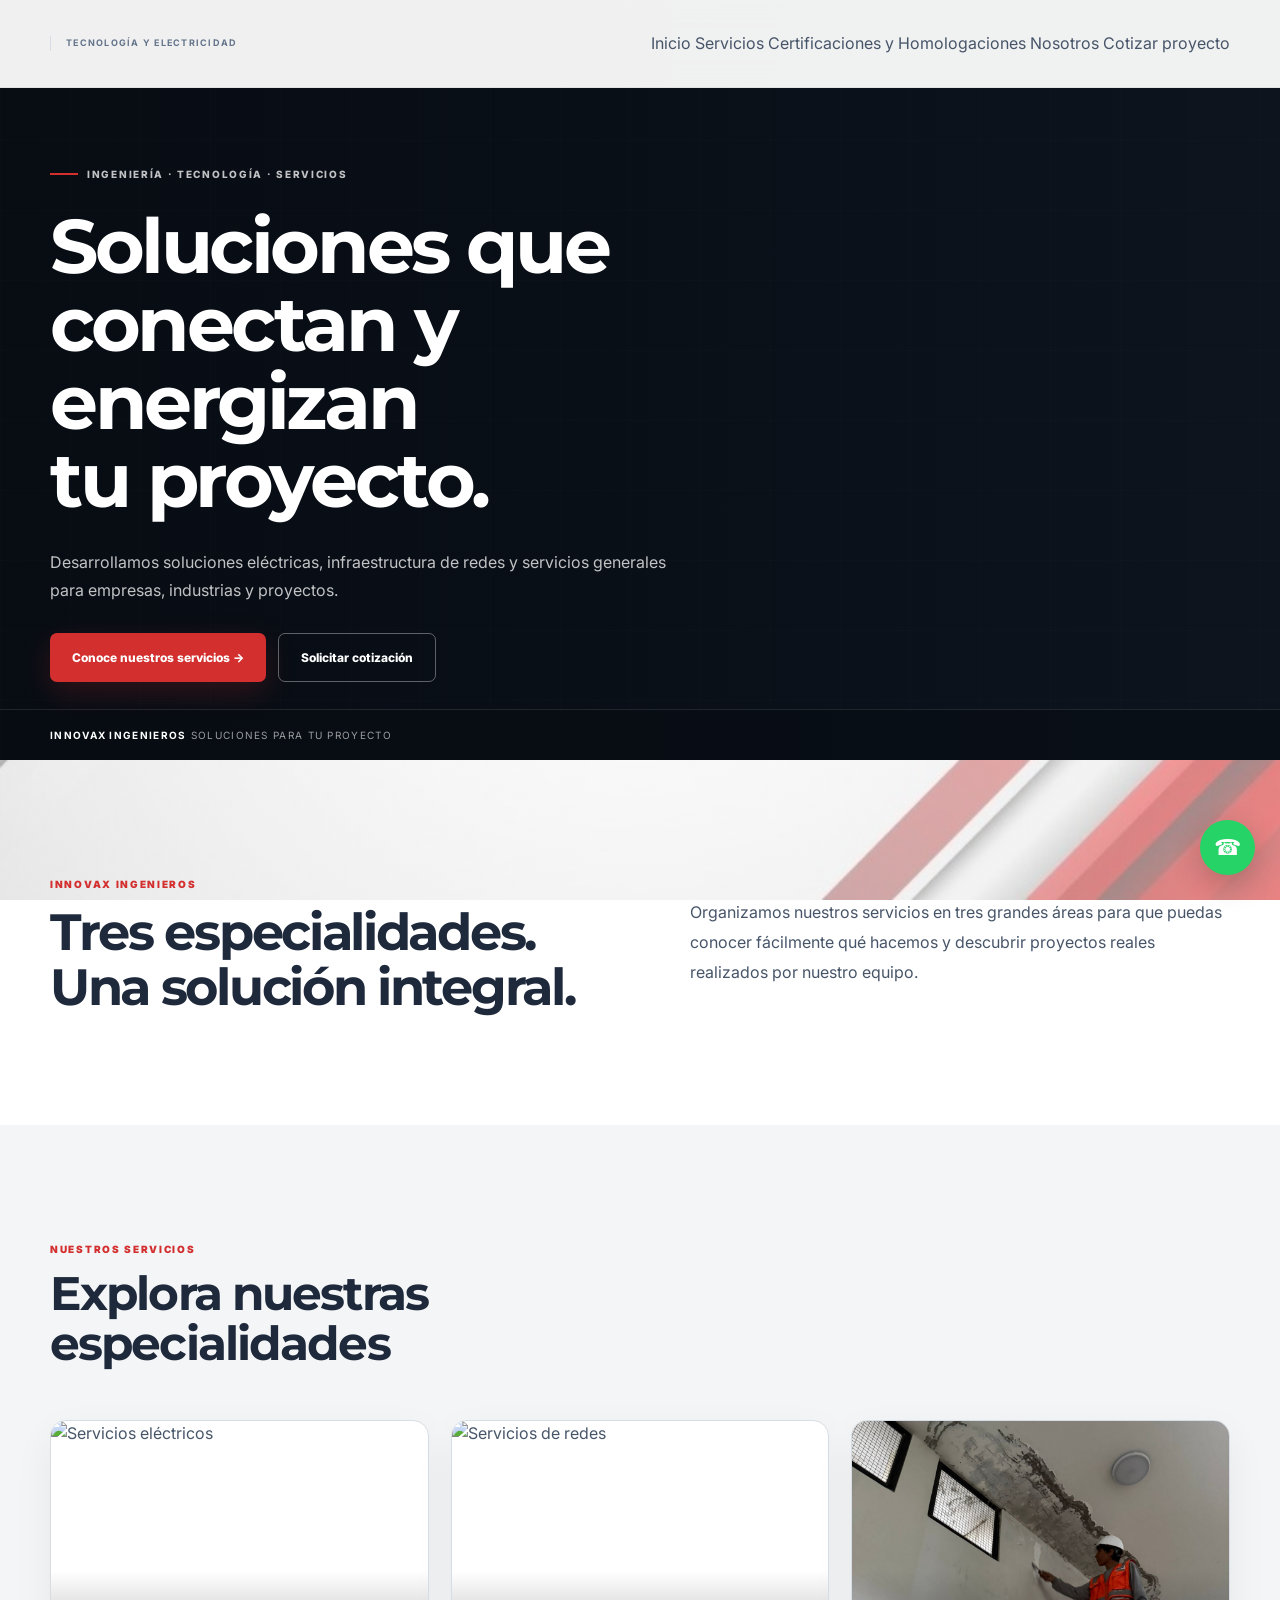
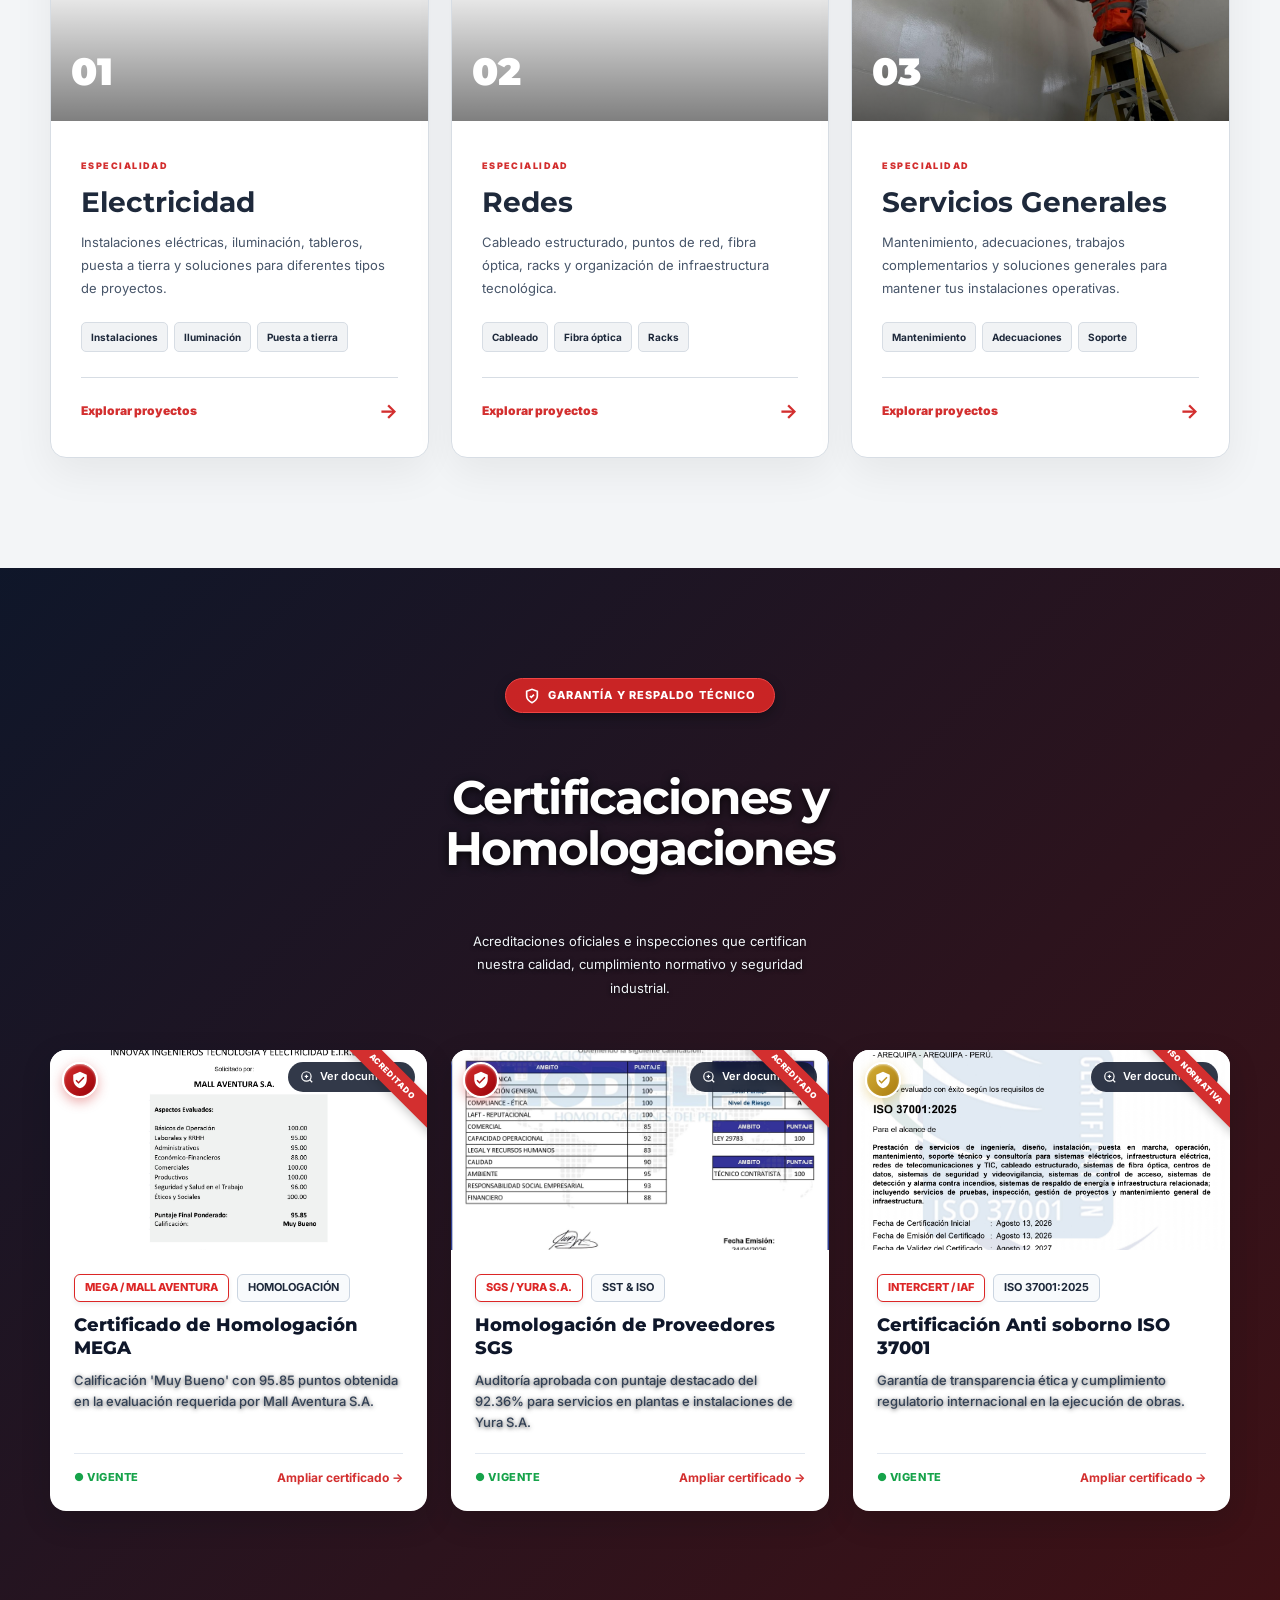
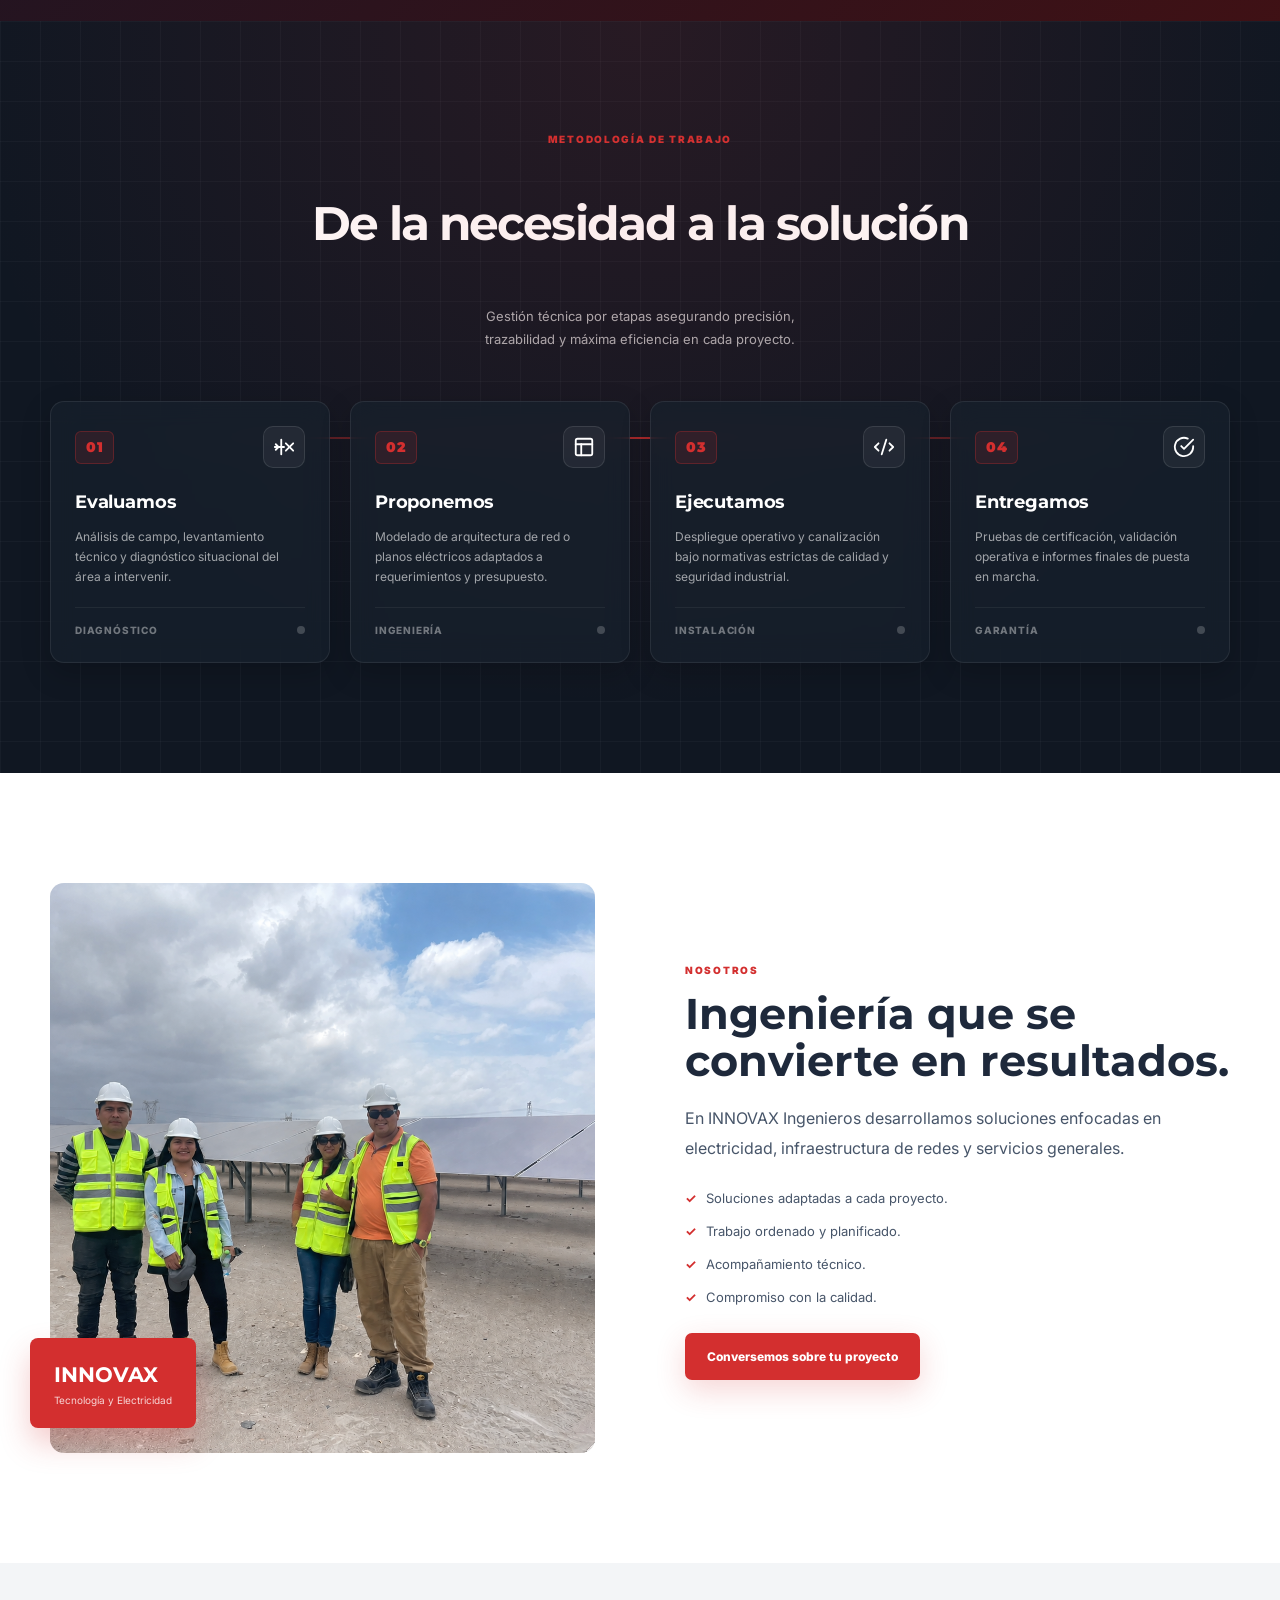
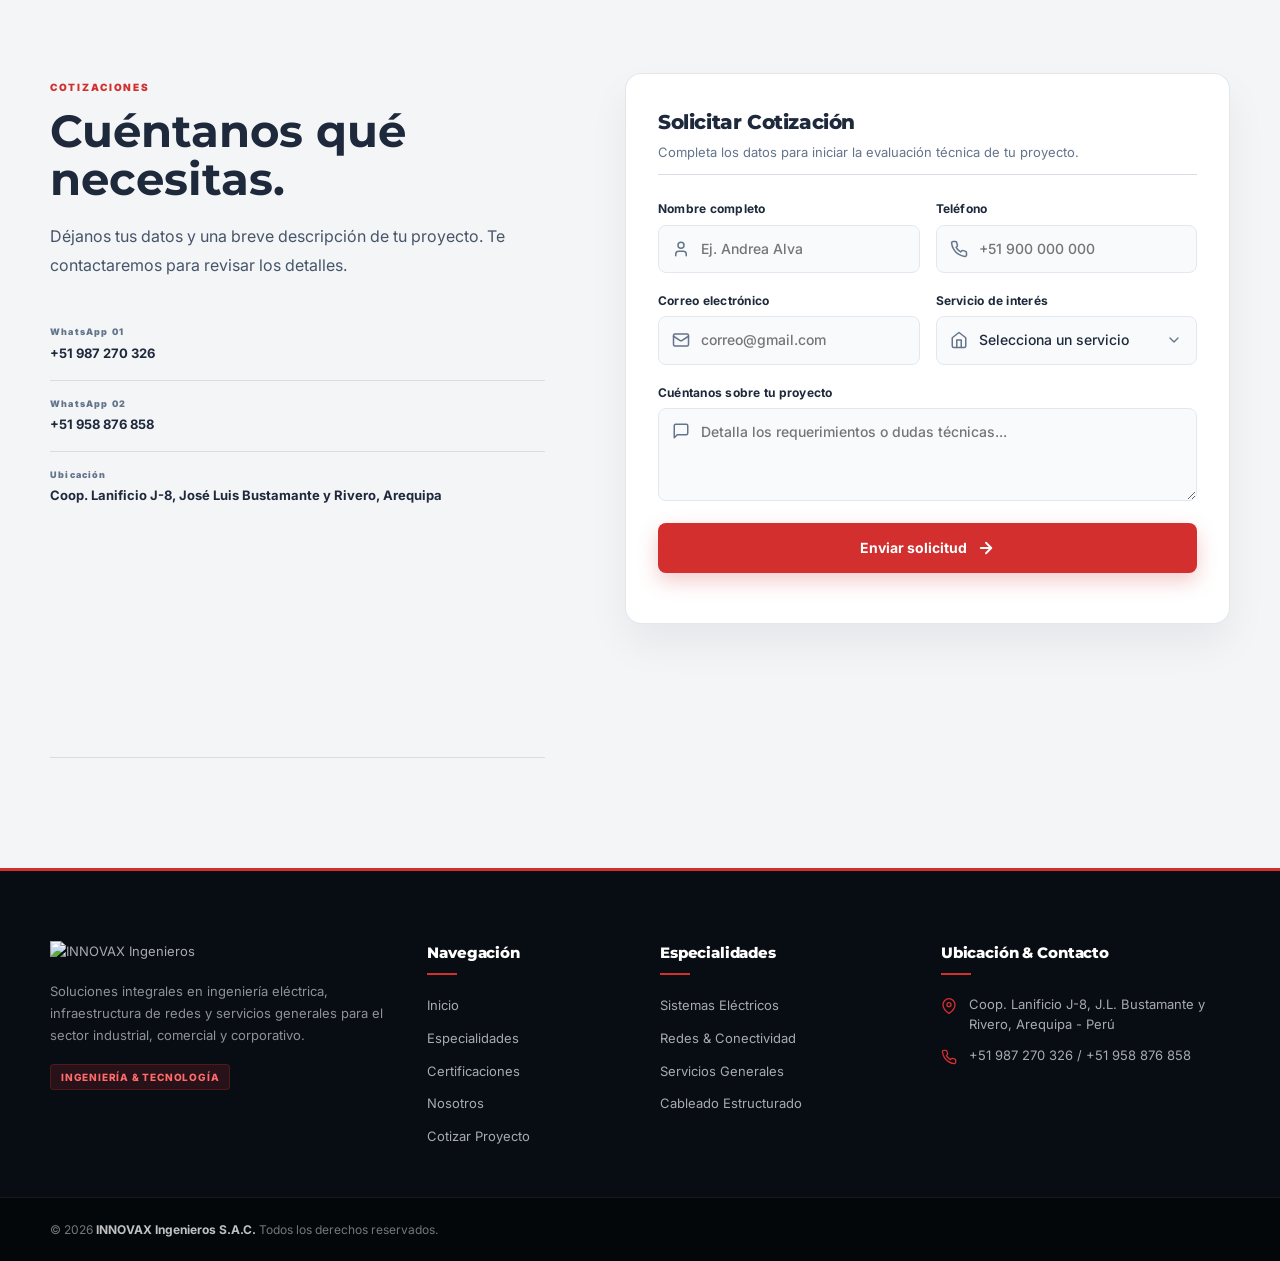
==== commit 5b5ac4ba: "feat: terminando version 1 y cambiando a rama" ====
--- a/index.html
+++ b/index.html
@@ -1,3 +1,11 @@
+<!-- Sitio Web Oficial - Innovax Ingenieros 2026
+==============================================
+ *  Desarrollado y Diseñado por: [Andrea Alva Chávez / AVDER Digital Solutions]
+ *  Contacto: [+51 940 723 763]
+ *  Gmail: [avder.contact@gmail.com]
+ *  Tiktok - Instagram: [@avder.digital]
+ *  Fecha: 11/09/2026 
+ ==============================================-->
 <!DOCTYPE html>
 <html lang="es">
 
@@ -16,9 +24,6 @@
 
 <body>
 
-<!-- =====================================================
-     HEADER
-===================================================== -->
 <header class="site-header" id="header">
   <div class="container header-inner">
     <a class="brand" href="index.html">
@@ -32,7 +37,7 @@
       <span></span>
     </button>
 
-    <nav class="main-nav" id="mainNav">
+    <nav class="main-av" id="mainNav">
       <a href="#inicio">Inicio</a>
       <a href="#servicios">Servicios</a>
       <a href="#certificaciones">Certificaciones y Homologaciones</a>
@@ -44,9 +49,6 @@
 
 <main id="inicio">
 
-<!-- =====================================================
-     HERO
-===================================================== -->
 <section class="hero">
   <div class="hero-slider">
     <div class="slide active" style="background-image:url('assets/img/hero-redes.jpg')"></div>
@@ -78,9 +80,6 @@
   </div>
 </section>
 
-<!-- =====================================================
-     INTRO
-===================================================== -->
 <section class="section intro">
   <div class="container intro-grid">
     <div class="reveal-slide-right">
@@ -91,9 +90,6 @@
   </div>
 </section>
 
-<!-- =====================================================
-     SERVICIOS
-===================================================== -->
 <section class="section services-section" id="servicios">
   <div class="container">
     <div class="section-heading reveal-fade-up">
@@ -105,7 +101,6 @@
 
     <div class="services-main-grid">
 
-      <!-- ELÉCTRICO -->
       <a href="servicio.html?tipo=electrico" class="service-feature-card reveal-card" data-delay="100">
         <div class="service-feature-image">
           <img src="assets/electrico/luz-emerg2.jpeg" alt="Servicios eléctricos" onerror="this.onerror=null; this.src='assets/img/hero-bg-1.jpg';">
@@ -126,7 +121,6 @@
         </div>
       </a>
 
-      <!-- REDES -->
       <a href="servicio.html?tipo=redes" class="service-feature-card reveal-card" data-delay="250">
         <div class="service-feature-image">
           <img src="assets/red/red4.jpeg" alt="Servicios de redes" onerror="this.onerror=null; this.src='assets/img/hero-redes.jpg';">
@@ -147,7 +141,6 @@
         </div>
       </a>
 
-      <!-- SERVICIOS GENERALES -->
       <a href="servicio.html?tipo=generales" class="service-feature-card reveal-card" data-delay="400">
         <div class="service-feature-image">
           <img src="assets/servgen/gen1.jpeg" alt="Servicios generales" onerror="this.onerror=null; this.src='assets/img/hero-bg-1.jpg';">
@@ -172,9 +165,6 @@
   </div>
 </section>
 
-<!-- =====================================================
-     SECCIÓN CERTIFICACIONES (CON VIDEO DE FONDO Y MEDALLAS)
-===================================================== -->
 <section class="section certs-showcase-v2" id="certificaciones">
   <video class="cert-bg-video" autoplay loop muted playsinline>
     <source src="assets/video/videof.mp4" type="video/mp4">
@@ -194,7 +184,6 @@
 
     <div class="certs-grid-v2">
 
-      <!-- Tarjeta 1 -->
       <div class="cert-card-v2 reveal-card" data-delay="100" onclick="openCertModal('assets/img/cert1.jpg', 'Certificado de Homologación MEGA', 'Solicitado por Mall Aventura S.A. | Calificación: Muy Bueno (95.85 ptos.)', 'Evaluación integral en operación, seguridad y salud en el trabajo, aspectos financieros y productivos.')">
         <div class="cert-ribbon"><span>ACREDITADO</span></div>
         <div class="cert-preview-box">
@@ -221,7 +210,6 @@
         </div>
       </div>
 
-      <!-- Tarjeta 2 -->
       <div class="cert-card-v2 reveal-card" data-delay="250" onclick="openCertModal('assets/img/cert2.jpg', 'Homologación de Proveedores SGS', 'Solicitado por Yura S.A. (Grupo Gloria) | Calificación: Muy Bueno (92.36%)', 'Verificación de capacidad operativa, financiera, comercial y cumplimiento de sistemas de SST e ISO.')">
         <div class="cert-ribbon"><span>ACREDITADO</span></div>
         <div class="cert-preview-box">
@@ -248,7 +236,6 @@
         </div>
       </div>
 
-      <!-- Tarjeta 3 -->
       <div class="cert-card-v2 reveal-card" data-delay="400" onclick="openCertModal('assets/img/cert3.jpg', 'Certificado ISO 37001:2025 (INTERCERT)', 'Sistema de Gestión Anti soborno | Registro IC-AB-2608157', 'Acredita estándares internacionales en proyectos de ingeniería, electricidad, telecomunicaciones y mantenimiento.')">
         <div class="cert-ribbon"><span>ISO NORMATIVA</span></div>
         <div class="cert-preview-box">
@@ -274,14 +261,10 @@
           </div>
         </div>
       </div>
-
-    </div>
-  </div>
-</section>
-
-<!-- =====================================================
-     PROCESO (TECNOLÓGICO Y EMPRESARIAL)
-===================================================== -->
+    </div>
+  </div>
+</section>
+
 <section class="section process-section" id="proceso">
   <div class="container">
     <div class="section-heading centered reveal-fade-up">
@@ -291,8 +274,7 @@
     </div>
 
     <div class="process-grid-tech">
-      
-      <!-- Paso 1 -->
+    
       <div class="tech-step-card reveal-card" data-delay="100">
         <div class="step-header">
           <span class="step-badge">01</span>
@@ -310,7 +292,6 @@
         </div>
       </div>
 
-      <!-- Paso 2 -->
       <div class="tech-step-card reveal-card" data-delay="200">
         <div class="step-header">
           <span class="step-badge">02</span>
@@ -328,7 +309,6 @@
         </div>
       </div>
 
-      <!-- Paso 3 -->
       <div class="tech-step-card reveal-card" data-delay="300">
         <div class="step-header">
           <span class="step-badge">03</span>
@@ -346,7 +326,6 @@
         </div>
       </div>
 
-      <!-- Paso 4 -->
       <div class="tech-step-card reveal-card" data-delay="400">
         <div class="step-header">
           <span class="step-badge">04</span>
@@ -368,9 +347,6 @@
   </div>
 </section>
 
-<!-- =====================================================
-     NOSOTROS
-===================================================== -->
 <section class="section about-section" id="nosotros">
   <div class="container about-grid">
     <div class="about-image-wrap reveal-slide-right">
@@ -396,9 +372,6 @@
   </div>
 </section>
 
-<!-- =====================================================
-     CONTACTO
-===================================================== -->
 <section class="section contact-section" id="contacto">
   <div class="container contact-grid">
 
@@ -428,7 +401,6 @@
       </div>
     </div>
 
-    <!-- FORMULARIO DE CONTACTO -->
     <form class="contact-form modern-form reveal-zoom-in" id="contactForm" action="php/enviar.php" method="POST">
       <div class="form-header">
         <h3>Solicitar Cotización</h3>
@@ -499,9 +471,6 @@
 
 </main>
 
-<!-- =====================================================
-     FOOTER EMPRESARIAL
-===================================================== -->
 <footer class="site-footer">
   <div class="container footer-inner">
     
@@ -562,7 +531,6 @@
 <a href="https://wa.me/51987270326?text=Hola,%20me%20gustaria%20cotizar%20un%20proyecto%20con%20INNOVAX.%20Mi%20nombre%20es%20" class="whatsapp-float" target="_blank" rel="noopener" aria-label="WhatsApp">☎</a>
 <button class="back-top" id="backTop">↑</button>
 
-<!-- MODAL LIGHTBOX CERTIFICADOS -->
 <div class="image-lightbox" id="certLightbox">
   <button id="certLightboxClose" aria-label="Cerrar">&times;</button>
   <div class="lightbox-modal-content">
--- a/css/style.css
+++ b/css/style.css
@@ -1,7 +1,3 @@
-/* =====================================================
-INNOVAX INGENIEROS
-DISEÑO CORPORATIVO / INDUSTRIAL
-===================================================== */
 
 :root {
   --red: #d32f2f;
@@ -77,10 +73,6 @@
   padding: 110px 0;
 }
 
-/* =====================================================
-HEADER
-===================================================== */
-
 .site-header {
   position: fixed;
   top: 0;
@@ -174,10 +166,6 @@
   margin: 4px auto;
 }
 
-/* =====================================================
-HERO
-===================================================== */
-
 .hero {
   min-height: 760px;
   position: relative;
@@ -352,10 +340,6 @@
 .hero-bottom b {
   color: #fff;
 }
-
-/* =====================================================
-TEXTOS
-===================================================== */
 
 .section-kicker {
   display: inline-block;
@@ -407,10 +391,6 @@
   margin: 0 auto;
 }
 
-/* =====================================================
-INTRO
-===================================================== */
-
 .intro {
   background: #fff;
 }
@@ -437,10 +417,6 @@
   line-height: 1.9;
   color: var(--body);
 }
-
-/* =====================================================
-SERVICIOS
-===================================================== */
 
 .services-section {
   position: relative;
@@ -566,10 +542,6 @@
   transform: translateX(7px);
 }
 
-/* =====================================================
-PROYECTOS
-===================================================== */
-
 .projects-section {
   background: #fff;
 }
@@ -635,15 +607,10 @@
   font-weight: 700;
 }
 
-/* =====================================================
-CERTIFICACIONES Y HOMOLOGACIONES (CON VIDEO FIJO EN SCROLL)
-===================================================== */
-
 .certs-showcase-v2 {
   position: relative;
   overflow: hidden;
   background: #0f172a;
-  /* Recorta el video para que solo sea visible dentro de esta sección */
   clip-path: inset(0 0 0 0);
 }
 
@@ -720,7 +687,6 @@
   box-shadow: 0 20px 40px rgba(0,0,0,0.25);
 }
 
-/* Insignia / Cinta diagonal para las tarjetas */
 .cert-ribbon {
   position: absolute;
   top: -10px;
@@ -750,7 +716,6 @@
   transform: rotate(45deg);
 }
 
-/* Medalla flotante estilizada en la vista previa */
 .cert-badge-floating {
   position: absolute;
   top: 12px;
@@ -889,10 +854,6 @@
   font-weight: 700;
   color: var(--red);
 }
-
-/* =====================================================
-PROCESO TECNOLÓGICO Y EMPRESARIAL
-===================================================== */
 
 .process-section {
   background: var(--dark);
@@ -1053,10 +1014,6 @@
   box-shadow: 0 0 8px var(--red);
 }
 
-/* =====================================================
-NOSOTROS
-===================================================== */
-
 .about-section {
   background: #fff;
 }
@@ -1130,10 +1087,6 @@
 .about-copy li b {
   color: var(--red);
 }
-
-/* =====================================================
-CONTACTO
-===================================================== */
 
 .contact-section {
   background: linear-gradient(135deg, #e9edf1, #f8f9fa);
@@ -1368,10 +1321,6 @@
   pointer-events: none !important;
 }
 
-/* =====================================================
-PÁGINA DE SERVICIO
-===================================================== */
-
 .service-page-hero {
   padding: 180px 0 100px;
   background-color: var(--dark);
@@ -1444,10 +1393,6 @@
   line-height: 1.8;
 }
 
-/* =====================================================
-INTRO SERVICIO
-===================================================== */
-
 .service-intro-section {
   background: #fff;
 }
@@ -1472,10 +1417,6 @@
   font-size: 15px;
   line-height: 1.9;
 }
-
-/* =====================================================
-PROYECTOS DEL SERVICIO
-===================================================== */
 
 .service-projects-section {
   background: #f0f3f5;
@@ -1590,10 +1531,6 @@
   transform: translateX(6px);
 }
 
-/* =====================================================
-CAPACIDADES
-===================================================== */
-
 .capabilities-section {
   background: #fff;
 }
@@ -1631,10 +1568,6 @@
   color: var(--text);
   font-size: 13px;
 }
-
-/* =====================================================
-DETALLE DEL PROYECTO
-===================================================== */
 
 .project-detail-hero {
   padding: 175px 0 90px;
@@ -1690,10 +1623,6 @@
   object-fit: cover;
 }
 
-/* =====================================================
-INFORMACIÓN PROYECTO
-===================================================== */
-
 .project-information {
   background: #fff;
 }
@@ -1744,10 +1673,6 @@
   margin-top: 3px;
 }
 
-/* =====================================================
-TRABAJOS
-===================================================== */
-
 .work-section {
   background: #f1f3f5;
 }
@@ -1783,10 +1708,6 @@
 .work-item b {
   color: var(--red);
 }
-
-/* =====================================================
-GALERÍA PROYECTO
-===================================================== */
 
 .project-gallery-section {
   background: #fff;
@@ -1846,10 +1767,6 @@
   font-weight: 900;
   z-index: 2;
 }
-
-/* =====================================================
-LIGHTBOX MODAL CERTIFICADOS (REDISENADO)
-===================================================== */
 
 .image-lightbox {
   position: fixed;
@@ -2001,10 +1918,6 @@
   transform: scale(1.08);
 }
 
-/* =====================================================
-CTA
-===================================================== */
-
 .detail-cta {
   padding: 90px 0;
   background: var(--red);
@@ -2039,10 +1952,6 @@
 .detail-cta .btn:hover {
   transform: translateY(-3px);
 }
-
-/* =====================================================
-FOOTER EMPRESARIAL Y CORPORATIVO
-===================================================== */
 
 .site-footer {
   background: #080d14;
@@ -2169,10 +2078,6 @@
 .footer-bottom .copyright strong {
   color: rgba(255, 255, 255, 0.75);
 }
-
-/* =====================================================
-WHATSAPP
-===================================================== */
 
 .whatsapp-float {
   position: fixed;
@@ -2211,10 +2116,6 @@
   visibility: visible;
 }
 
-/* =====================================================
-FONDO CORPORATIVO (SOLO EN SECCIONES BLANCAS)
-===================================================== */
-
 .intro,
 .about-section,
 .service-intro-section,
@@ -2239,7 +2140,6 @@
   background-image: none !important;
 }
 
-/* Botón estilizado de Volver */
 .btn-back {
   display: inline-flex;
   align-items: center;
@@ -2271,10 +2171,6 @@
   height: 16px;
   fill: currentColor;
 }
-
-/* =====================================================
-RESPONSIVE (MEDIA QUERIES)
-===================================================== */
 
 @media (max-width: 1050px) {
   .services-main-grid {
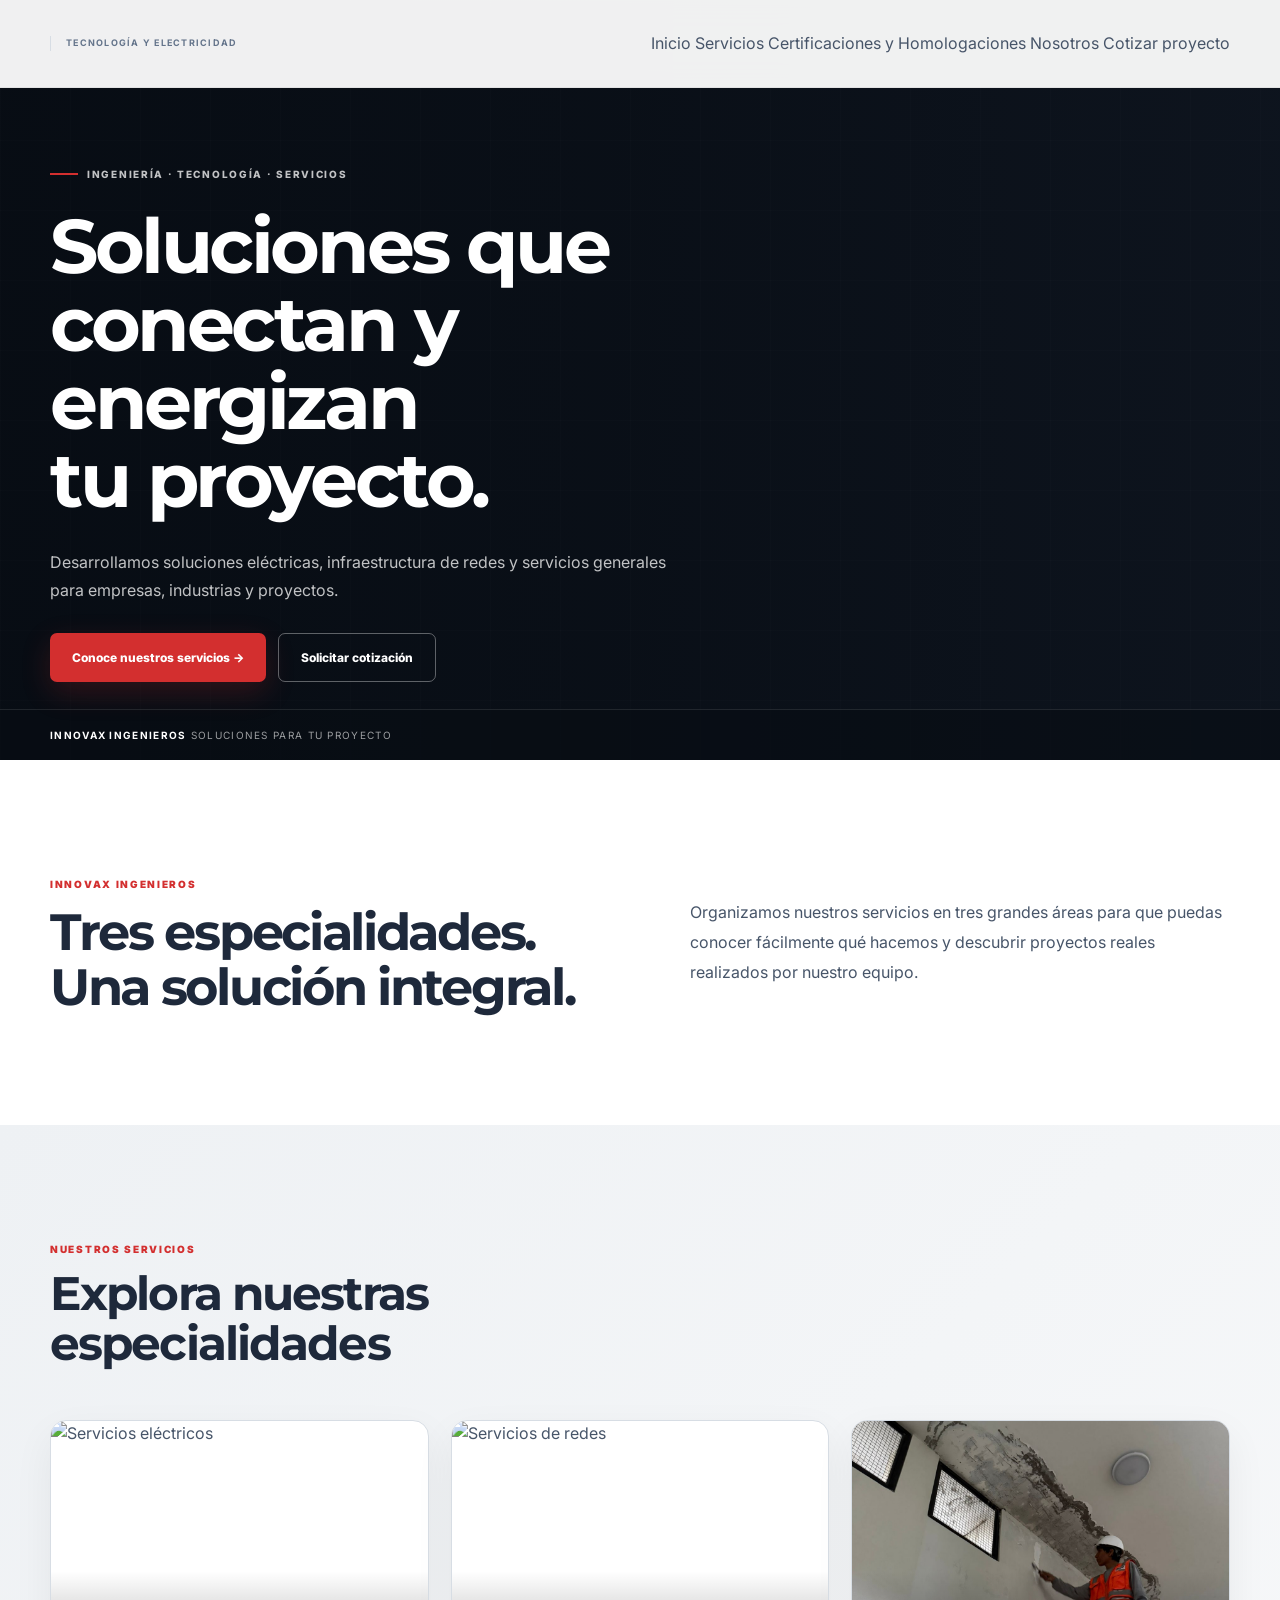
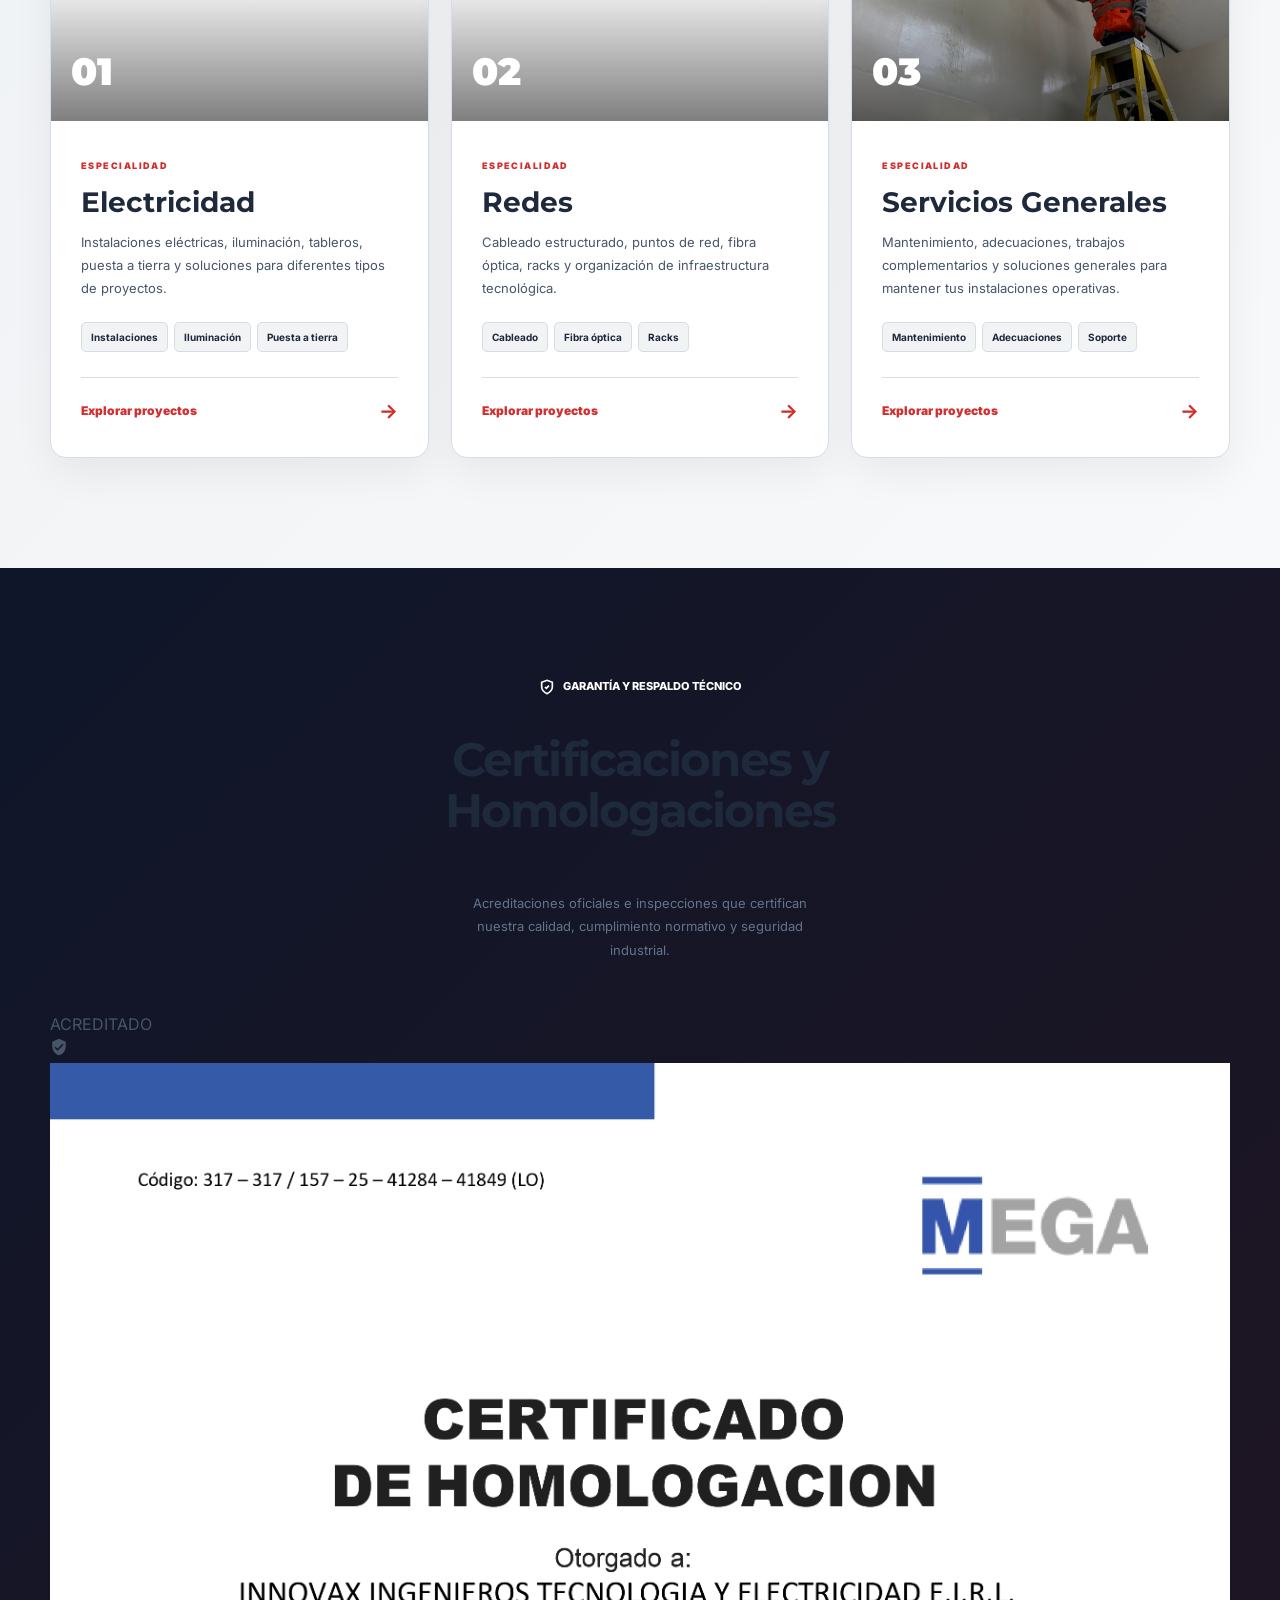
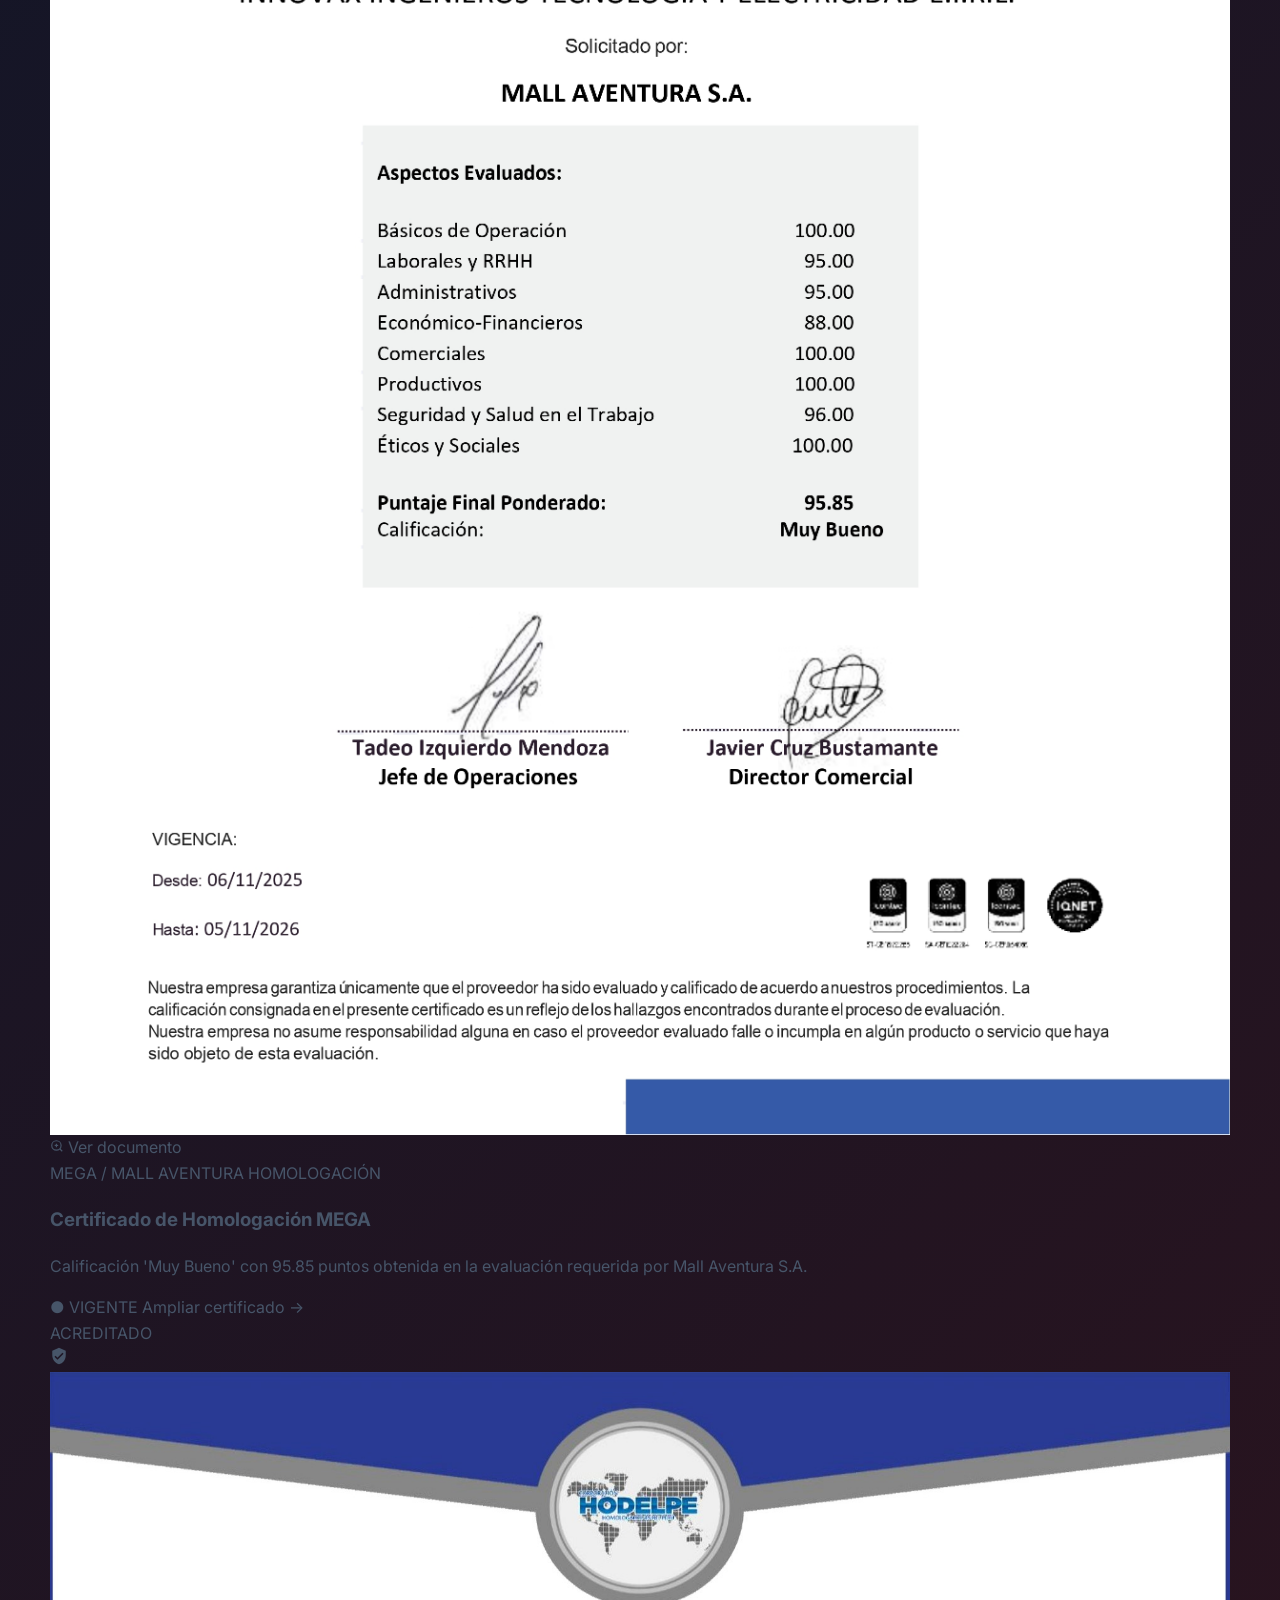
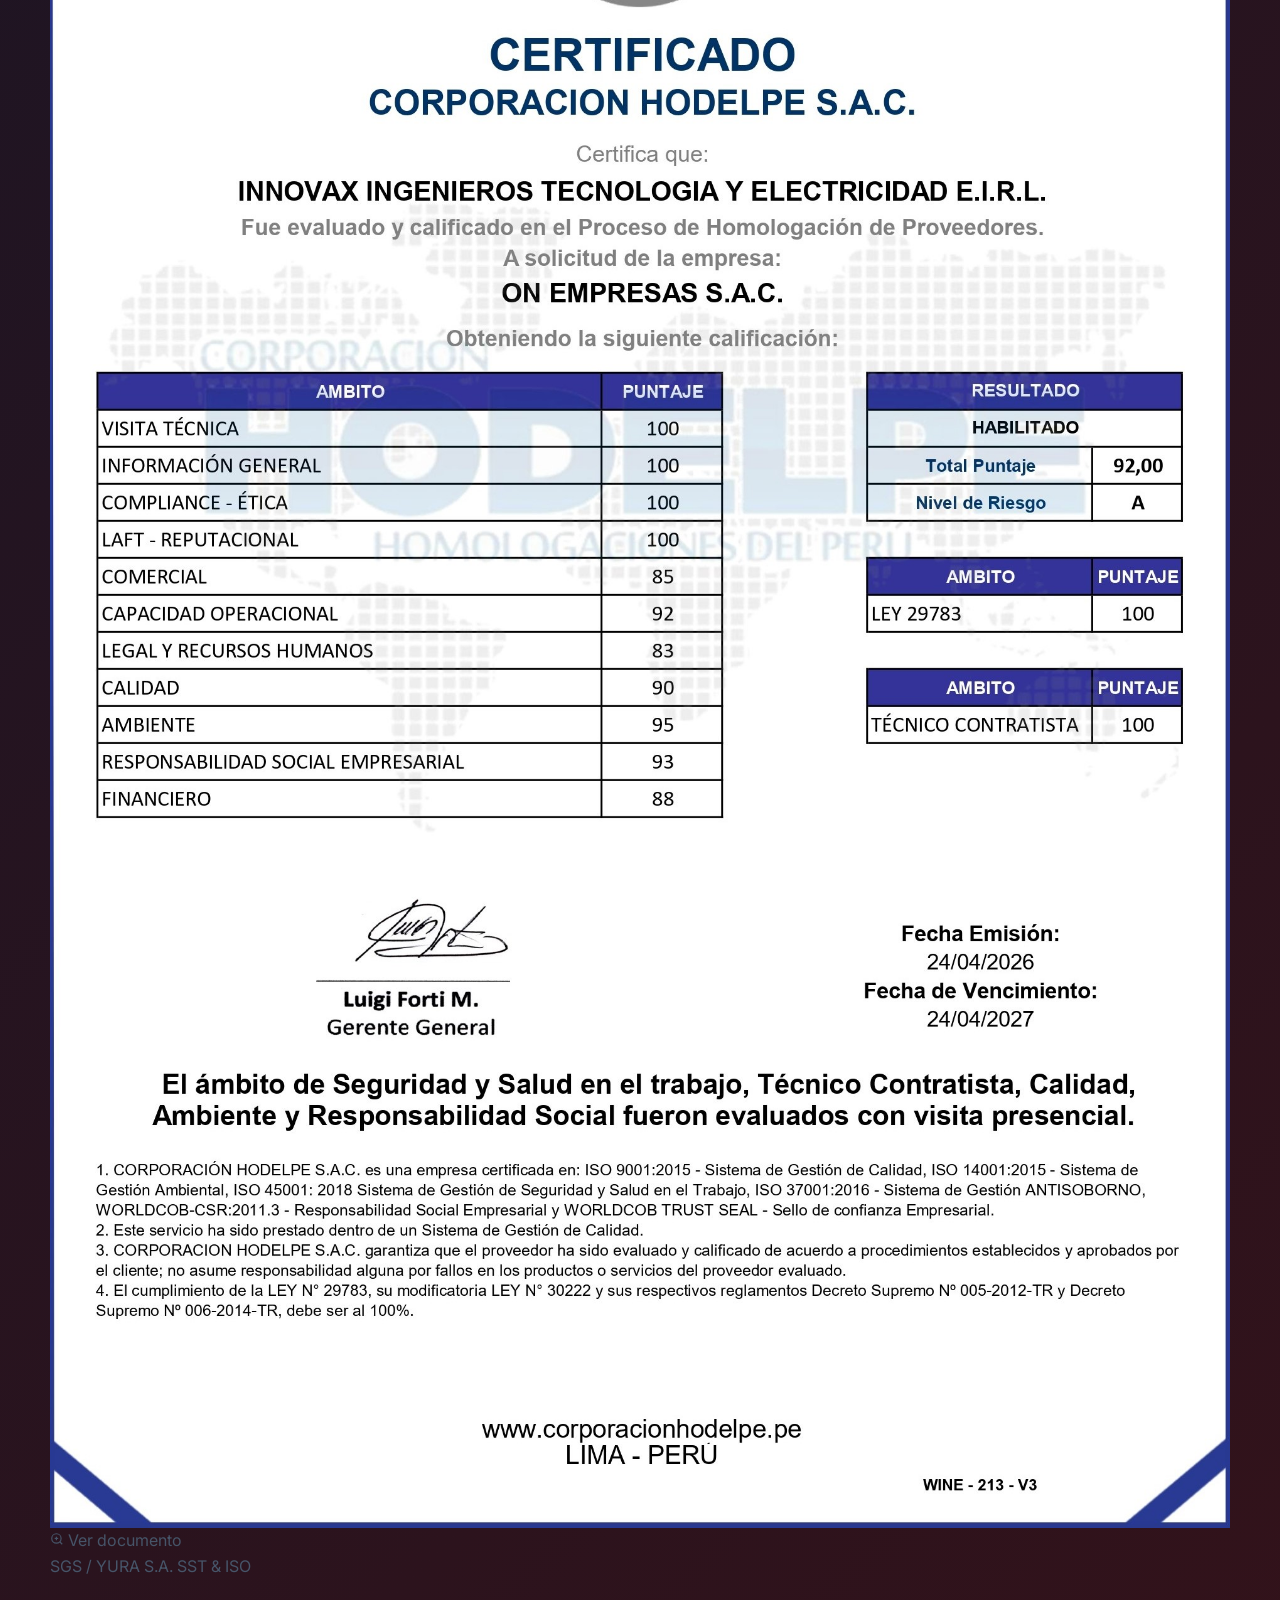
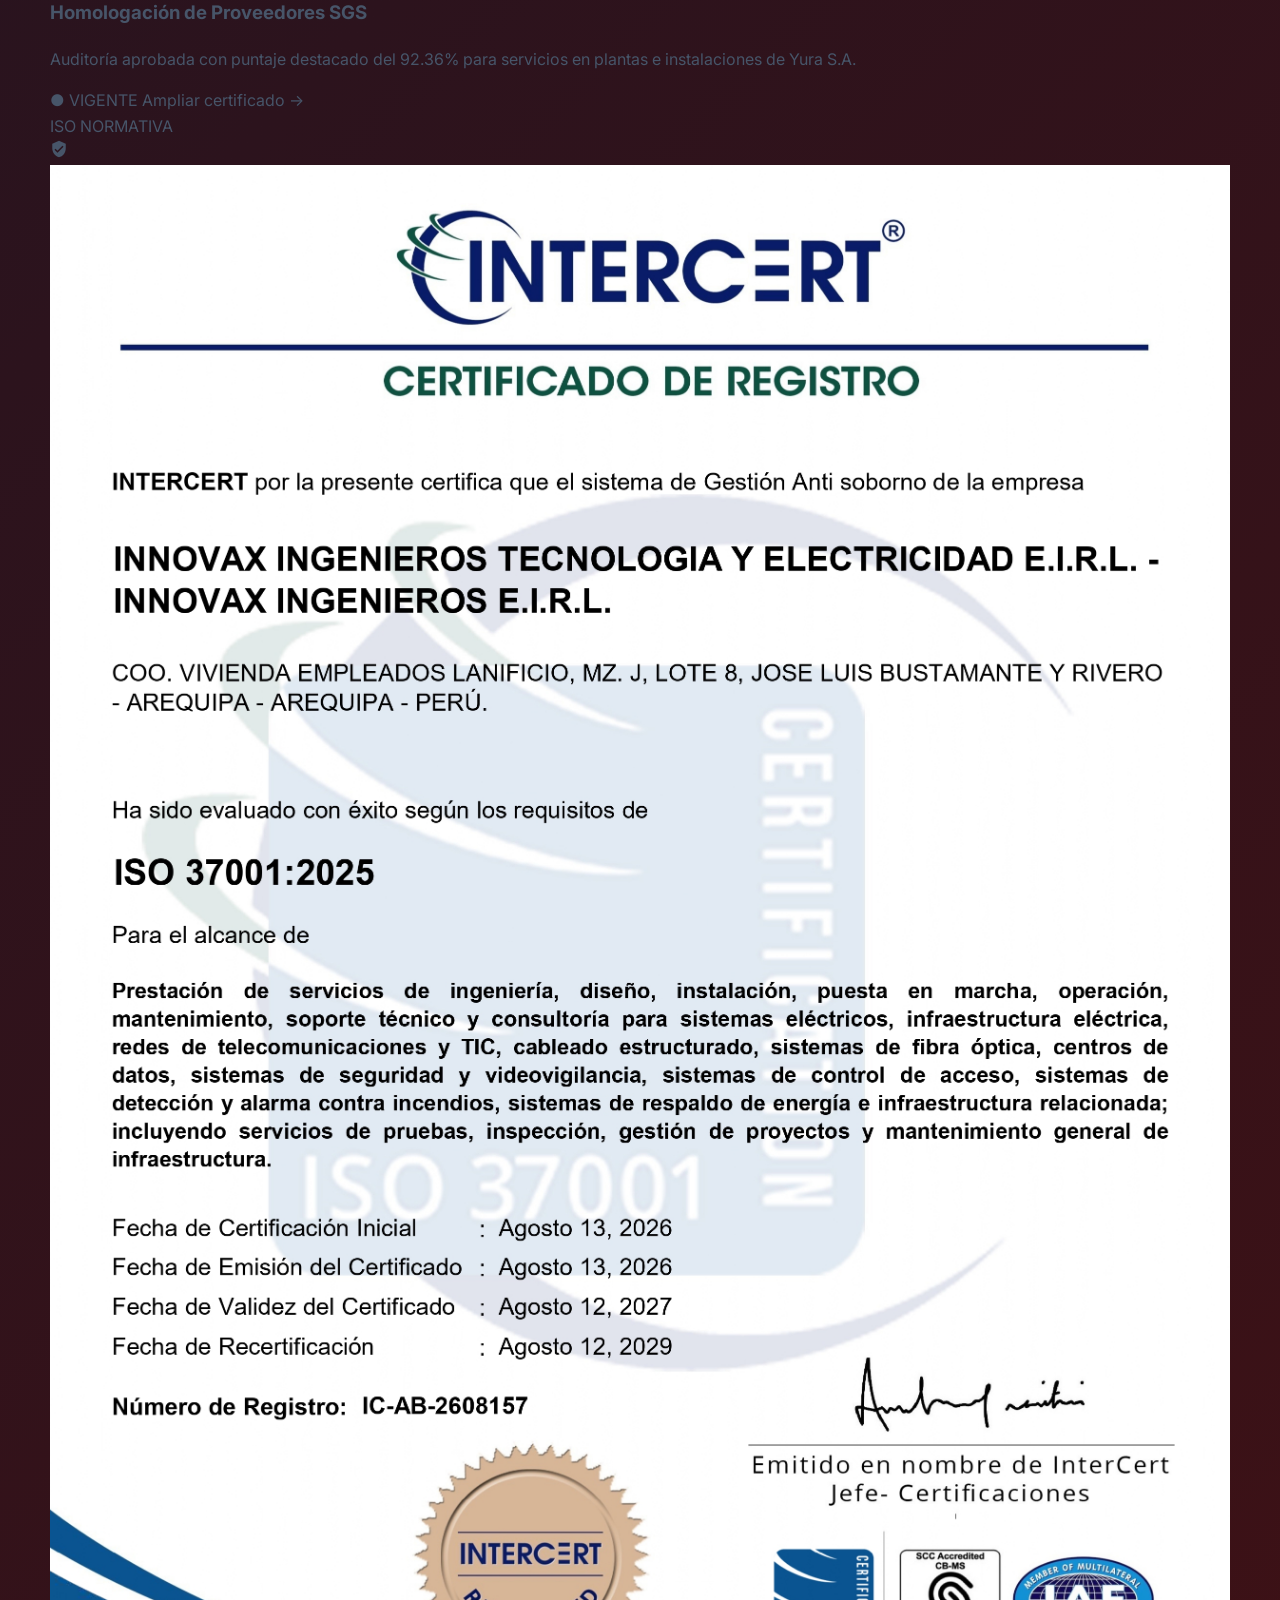
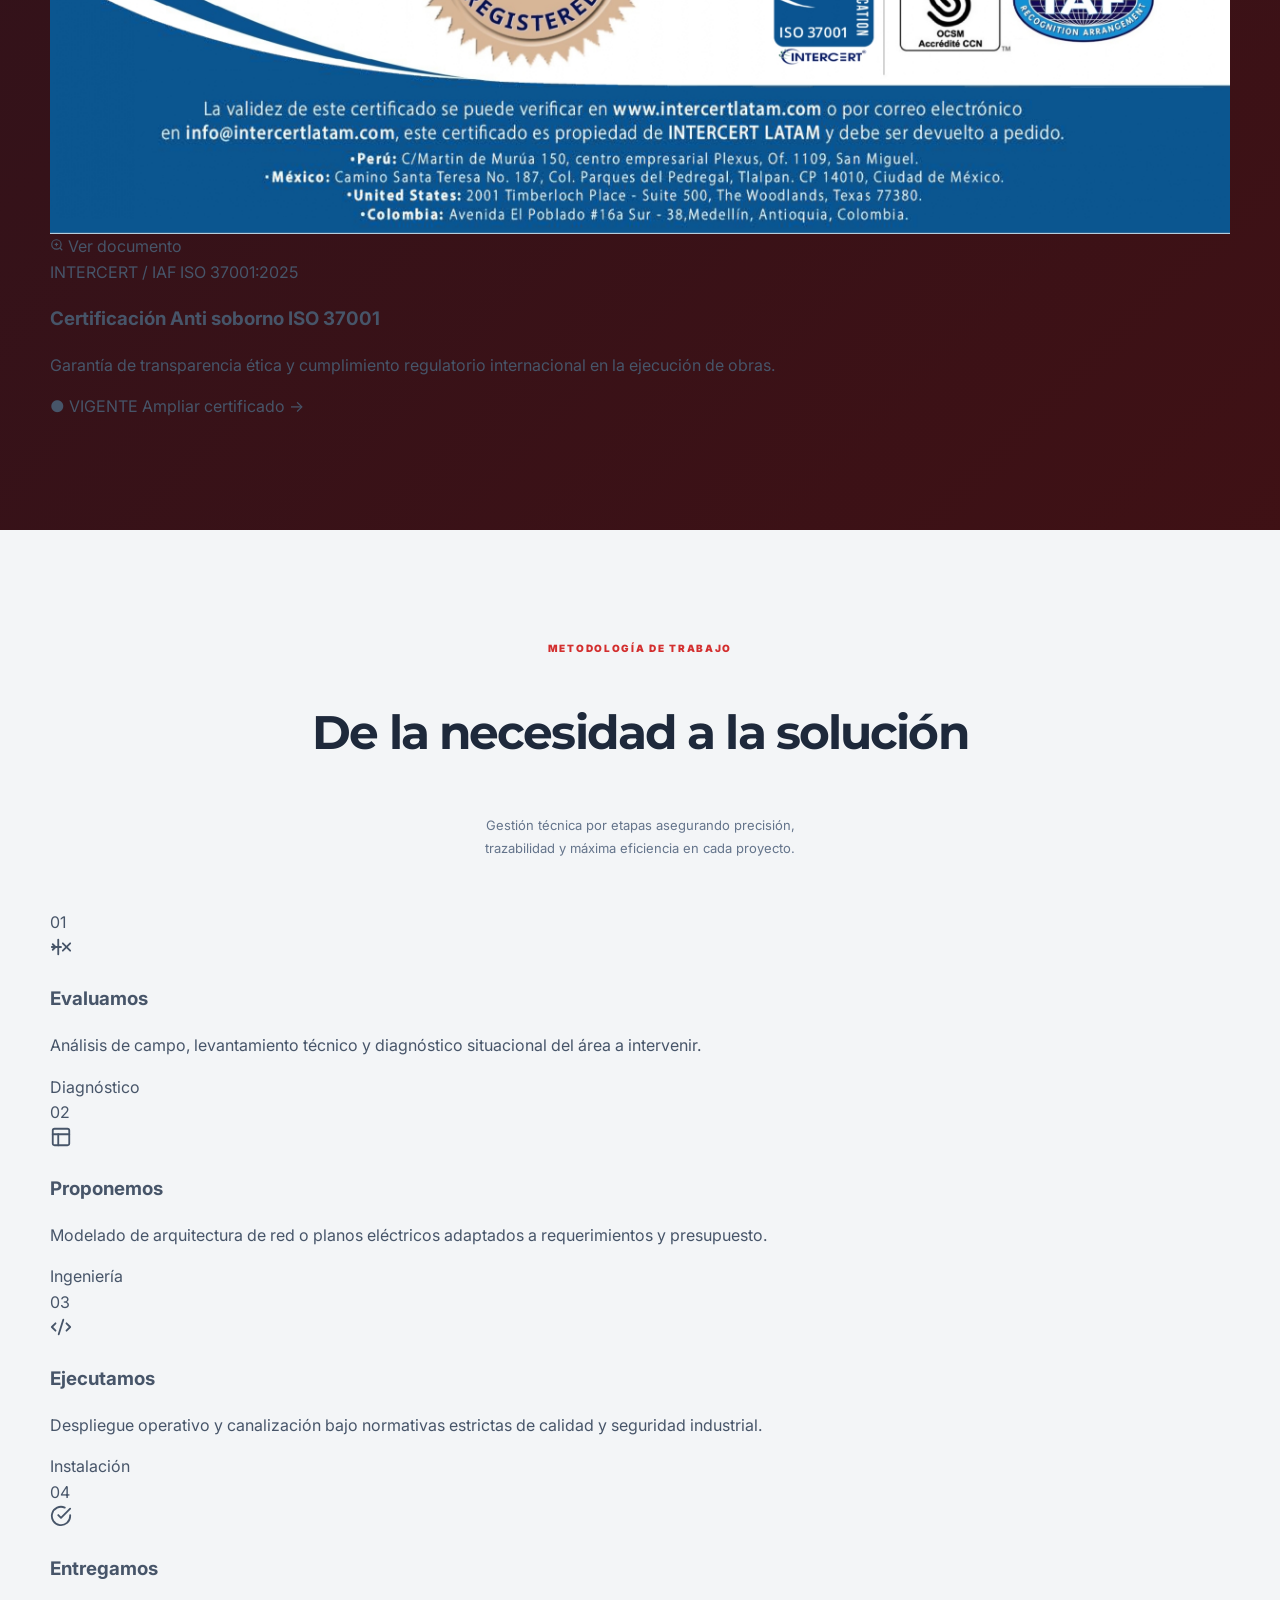
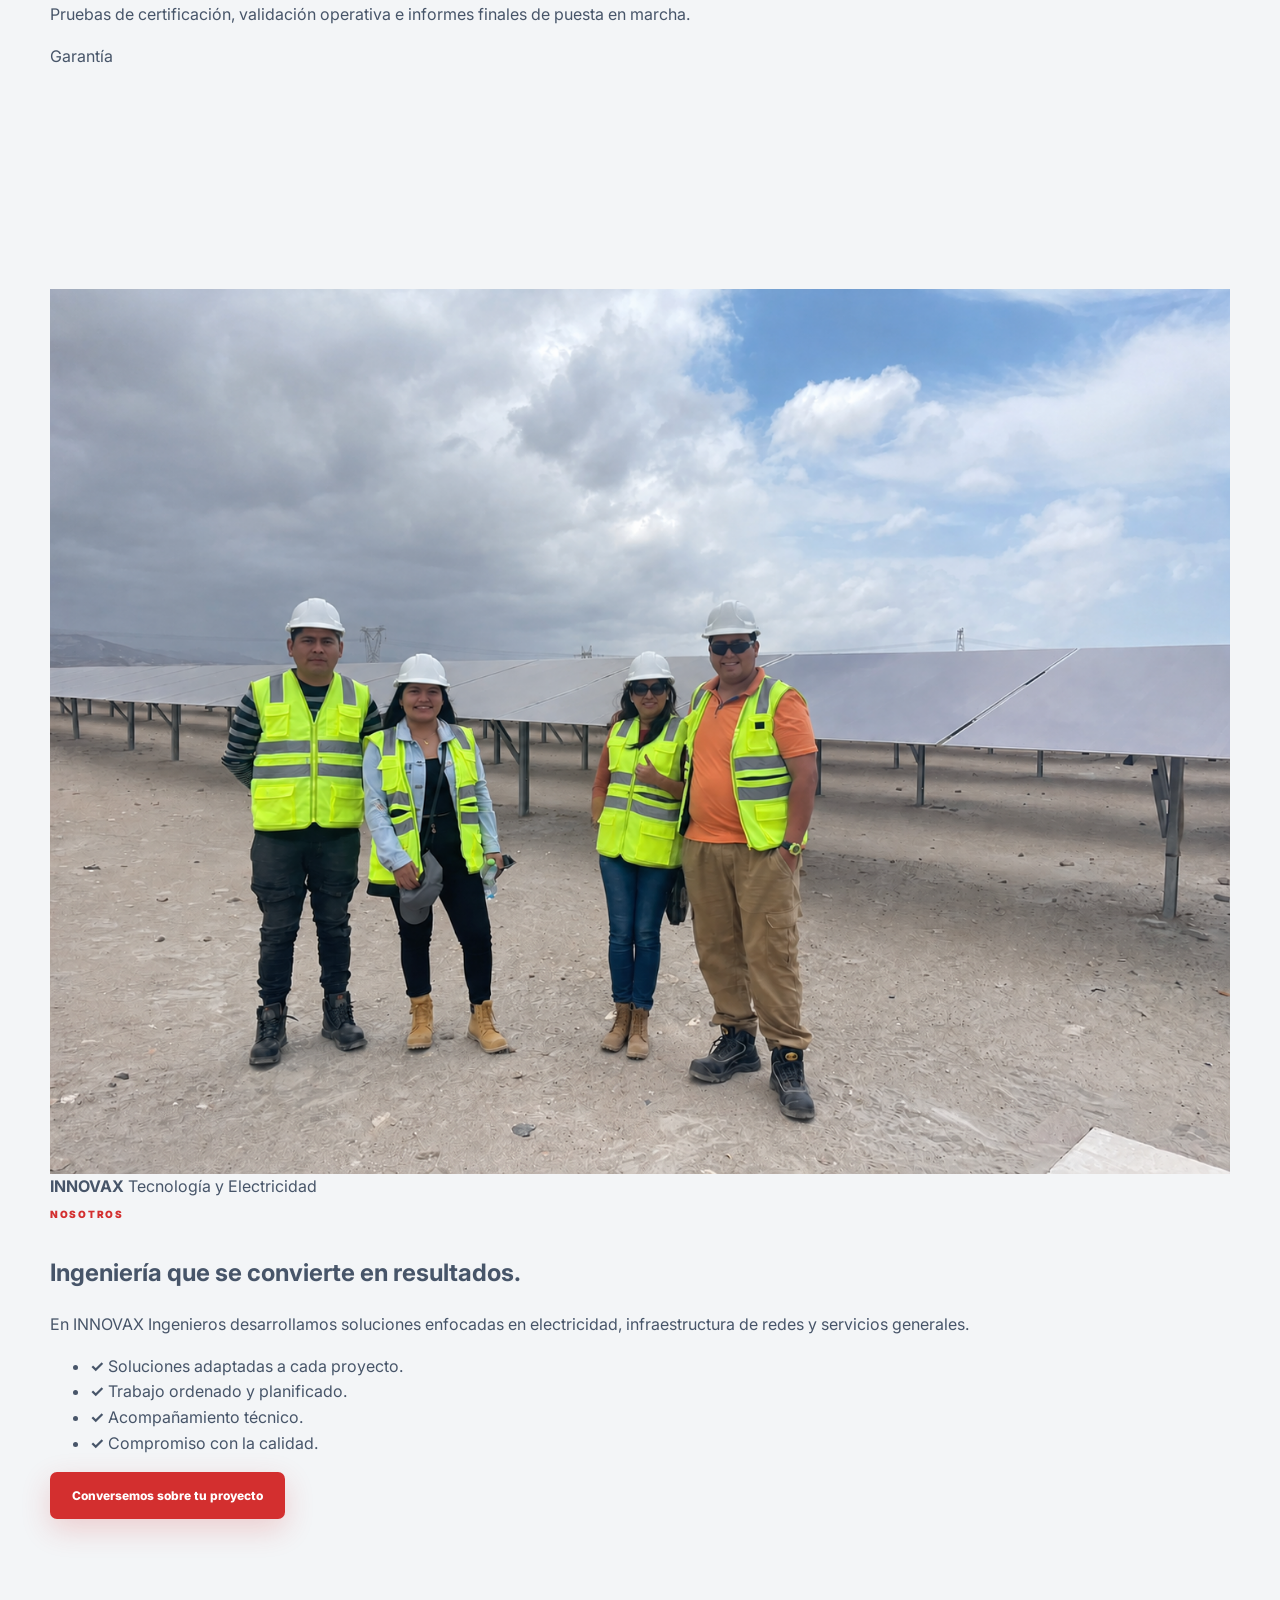
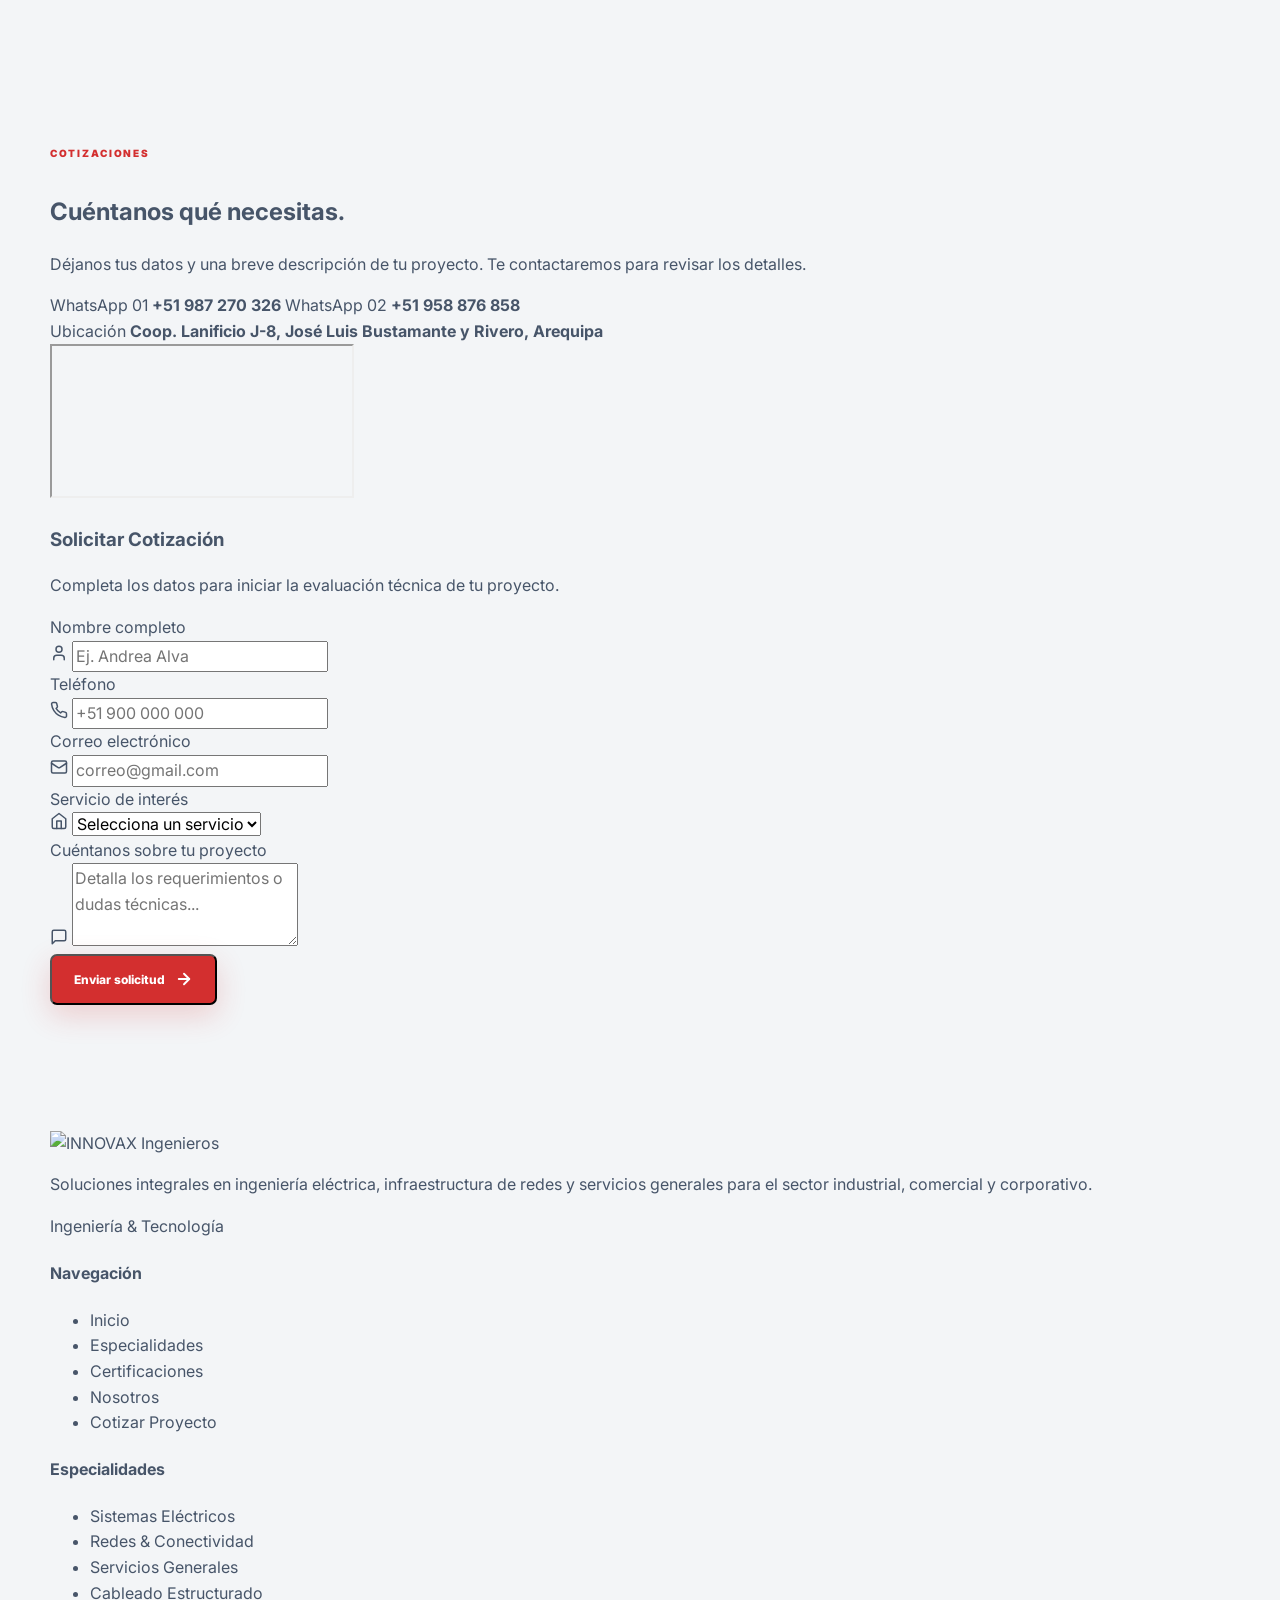
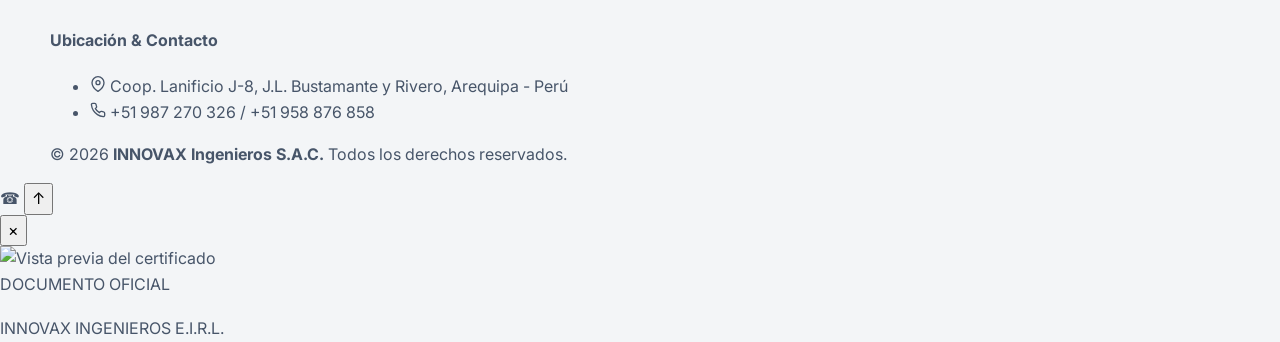
==== commit 1dd26e34: "colocando comentarios para finalizar version 2" ====
--- a/index.html
+++ b/index.html
@@ -12,31 +12,40 @@
 <head>
   <meta charset="UTF-8">
   <meta name="viewport" content="width=device-width, initial-scale=1.0">
+  
+  <!-- SEO: Título optimizado para motores de búsqueda -->
   <title>INNOVAX Ingenieros | Tecnología y Electricidad</title>
   <meta name="description" content="INNOVAX Ingenieros. Soluciones eléctricas, redes y servicios generales para proyectos.">
 
+  <!-- Favicon y recursos tipográficos -->
   <link rel="icon" href="assets/img/icono.png" type="image/png">
   <link rel="preconnect" href="https://fonts.googleapis.com">
   <link rel="preconnect" href="https://fonts.gstatic.com" crossorigin>
   <link href="https://fonts.googleapis.com/css2?family=Inter:wght@400;500;600;700;800&family=Montserrat:wght@600;700;800;900&display=swap" rel="stylesheet">
+  
+  <!-- Hojas de estilo CSS -->
   <link rel="stylesheet" href="css/style.css">
 </head>
 
 <body>
 
+<!-- CABECERA FLOTANTE CON NAVEGACIÓN -->
 <header class="site-header" id="header">
   <div class="container header-inner">
+    <!-- Marca principal con control de errores en caso de fallo en la imagen -->
     <a class="brand" href="index.html">
       <img src="assets/img/logo.png" alt="INNOVAX Ingenieros" class="brand-logo" onerror="this.style.display='none';">
       <span class="brand-caption">TECNOLOGÍA Y ELECTRICIDAD</span>
     </a>
 
+    <!-- Botón interactivo para despliegue de menú en pantallas móviles -->
     <button class="menu-toggle" id="menuToggle" aria-label="Abrir menú">
       <span></span>
       <span></span>
       <span></span>
     </button>
 
+    <!-- Navegación con salto suave a secciones fijas -->
     <nav class="main-av" id="mainNav">
       <a href="#inicio">Inicio</a>
       <a href="#servicios">Servicios</a>
@@ -49,15 +58,19 @@
 
 <main id="inicio">
 
+<!-- SECCIÓN HÉROE PRINCIPAL (SLIDER IMPACTANTE + CAPAS VISUALES) -->
 <section class="hero">
+  <!-- Contenedor de diapositivas tipo Slider para el fondo -->
   <div class="hero-slider">
     <div class="slide active" style="background-image:url('assets/img/hero-redes.jpg')"></div>
     <!--<div class="slide" style="background-image:url('assets/img/.jpg')"></div>-->
   </div>
 
+  <!-- Capa oscura e icono cuadrícula para un look tecnológico -->
   <div class="hero-overlay"></div>
   <div class="hero-pattern"></div>
 
+  <!-- Contenido principal y mensaje clave de propuesta de valor -->
   <div class="container hero-content">
     <div class="hero-copy reveal-fade-up">
       <div class="eyebrow">
@@ -66,6 +79,7 @@
       <h1>Soluciones que <br><strong>conectan y energizan</strong><br>tu proyecto.</h1>
       <p>Desarrollamos soluciones eléctricas, infraestructura de redes y servicios generales para empresas, industrias y proyectos.</p>
       
+      <!-- Llamados a la acción principales -->
       <div class="hero-actions">
         <a href="#servicios" class="btn btn-primary">Conoce nuestros servicios →</a>
         <a href="#contacto" class="btn btn-outline">Solicitar cotización</a>
@@ -73,6 +87,7 @@
     </div>
   </div>
 
+  <!-- Cinta inferior fija informativa -->
   <div class="hero-bottom">
     <div class="hero-bottom-inner">
       <b>INNOVAX INGENIEROS</b> SOLUCIONES PARA TU PROYECTO
@@ -80,6 +95,7 @@
   </div>
 </section>
 
+<!-- SECCIÓN DE INTRODUCCIÓN GENERAL DE LA EMPRESA -->
 <section class="section intro">
   <div class="container intro-grid">
     <div class="reveal-slide-right">
@@ -90,6 +106,7 @@
   </div>
 </section>
 
+<!-- SECCIÓN PRINCIPAL DE SERVICIOS / ESPECIALIDADES DE LA EMPRESA -->
 <section class="section services-section" id="servicios">
   <div class="container">
     <div class="section-heading reveal-fade-up">
@@ -99,8 +116,10 @@
       </div>
     </div>
 
+    <!-- Rejilla con las 3 tarjetas principales de servicios -->
     <div class="services-main-grid">
 
+      <!-- TARJETA 01: ELECTRICIDAD -->
       <a href="servicio.html?tipo=electrico" class="service-feature-card reveal-card" data-delay="100">
         <div class="service-feature-image">
           <img src="assets/electrico/luz-emerg2.jpeg" alt="Servicios eléctricos" onerror="this.onerror=null; this.src='assets/img/hero-bg-1.jpg';">
@@ -121,6 +140,7 @@
         </div>
       </a>
 
+      <!-- TARJETA 02: REDES -->
       <a href="servicio.html?tipo=redes" class="service-feature-card reveal-card" data-delay="250">
         <div class="service-feature-image">
           <img src="assets/red/red4.jpeg" alt="Servicios de redes" onerror="this.onerror=null; this.src='assets/img/hero-redes.jpg';">
@@ -141,6 +161,7 @@
         </div>
       </a>
 
+      <!-- TARJETA 03: SERVICIOS GENERALES -->
       <a href="servicio.html?tipo=generales" class="service-feature-card reveal-card" data-delay="400">
         <div class="service-feature-image">
           <img src="assets/servgen/gen1.jpeg" alt="Servicios generales" onerror="this.onerror=null; this.src='assets/img/hero-bg-1.jpg';">
@@ -165,7 +186,9 @@
   </div>
 </section>
 
+<!-- SECCIÓN DE CERTIFICACIONES Y HOMOLOGACIONES (FONDO DE VIDEO) -->
 <section class="section certs-showcase-v2" id="certificaciones">
+  <!-- Video en bucle en el fondo para estética industrial moderna -->
   <video class="cert-bg-video" autoplay loop muted playsinline>
     <source src="assets/video/videof.mp4" type="video/mp4">
   </video>
@@ -182,8 +205,10 @@
       <p>Acreditaciones oficiales e inspecciones que certifican nuestra calidad, cumplimiento normativo y seguridad industrial.</p>
     </div>
 
+    <!-- Malla de tarjetas interactiva de certificados oficiales -->
     <div class="certs-grid-v2">
 
+      <!-- CERTIFICADO 1: MEGA / MALL AVENTURA -->
       <div class="cert-card-v2 reveal-card" data-delay="100" onclick="openCertModal('assets/img/cert1.jpg', 'Certificado de Homologación MEGA', 'Solicitado por Mall Aventura S.A. | Calificación: Muy Bueno (95.85 ptos.)', 'Evaluación integral en operación, seguridad y salud en el trabajo, aspectos financieros y productivos.')">
         <div class="cert-ribbon"><span>ACREDITADO</span></div>
         <div class="cert-preview-box">
@@ -210,6 +235,7 @@
         </div>
       </div>
 
+      <!-- CERTIFICADO 2: SGS / YURA S.A. -->
       <div class="cert-card-v2 reveal-card" data-delay="250" onclick="openCertModal('assets/img/cert2.jpg', 'Homologación de Proveedores SGS', 'Solicitado por Yura S.A. (Grupo Gloria) | Calificación: Muy Bueno (92.36%)', 'Verificación de capacidad operativa, financiera, comercial y cumplimiento de sistemas de SST e ISO.')">
         <div class="cert-ribbon"><span>ACREDITADO</span></div>
         <div class="cert-preview-box">
@@ -236,6 +262,7 @@
         </div>
       </div>
 
+      <!-- CERTIFICADO 3: ISO 37001 -->
       <div class="cert-card-v2 reveal-card" data-delay="400" onclick="openCertModal('assets/img/cert3.jpg', 'Certificado ISO 37001:2025 (INTERCERT)', 'Sistema de Gestión Anti soborno | Registro IC-AB-2608157', 'Acredita estándares internacionales en proyectos de ingeniería, electricidad, telecomunicaciones y mantenimiento.')">
         <div class="cert-ribbon"><span>ISO NORMATIVA</span></div>
         <div class="cert-preview-box">
@@ -265,6 +292,7 @@
   </div>
 </section>
 
+<!-- SECCIÓN DE PASOS O METODOLOGÍA DE TRABAJO -->
 <section class="section process-section" id="proceso">
   <div class="container">
     <div class="section-heading centered reveal-fade-up">
@@ -273,8 +301,10 @@
       <p>Gestión técnica por etapas asegurando precisión, trazabilidad y máxima eficiencia en cada proyecto.</p>
     </div>
 
+    <!-- Pasos estructurados de la metodología de servicio -->
     <div class="process-grid-tech">
     
+      <!-- PASO 1 -->
       <div class="tech-step-card reveal-card" data-delay="100">
         <div class="step-header">
           <span class="step-badge">01</span>
@@ -292,6 +322,7 @@
         </div>
       </div>
 
+      <!-- PASO 2 -->
       <div class="tech-step-card reveal-card" data-delay="200">
         <div class="step-header">
           <span class="step-badge">02</span>
@@ -309,6 +340,7 @@
         </div>
       </div>
 
+      <!-- PASO 3 -->
       <div class="tech-step-card reveal-card" data-delay="300">
         <div class="step-header">
           <span class="step-badge">03</span>
@@ -326,6 +358,7 @@
         </div>
       </div>
 
+      <!-- PASO 4 -->
       <div class="tech-step-card reveal-card" data-delay="400">
         <div class="step-header">
           <span class="step-badge">04</span>
@@ -347,6 +380,7 @@
   </div>
 </section>
 
+<!-- SECCIÓN ACERCA DE NOSOTROS -->
 <section class="section about-section" id="nosotros">
   <div class="container about-grid">
     <div class="about-image-wrap reveal-slide-right">
@@ -372,9 +406,11 @@
   </div>
 </section>
 
+<!-- SECCIÓN DE CONTACTO, UBICACIÓN Y FORMULARIO PHP -->
 <section class="section contact-section" id="contacto">
   <div class="container contact-grid">
 
+    <!-- Datos directos de WhatsApp, Dirección e integración con Google Maps -->
     <div class="contact-copy reveal-slide-right">
       <span class="section-kicker">COTIZACIONES</span>
       <h2>Cuéntanos qué necesitas.</h2>
@@ -401,12 +437,14 @@
       </div>
     </div>
 
+    <!-- FORMULARIO DE COTIZACIÓN (Envía los datos a php/enviar.php) -->
     <form class="contact-form modern-form reveal-zoom-in" id="contactForm" action="php/enviar.php" method="POST">
       <div class="form-header">
         <h3>Solicitar Cotización</h3>
         <p>Completa los datos para iniciar la evaluación técnica de tu proyecto.</p>
       </div>
 
+      <!-- Nombre y Teléfono -->
       <div class="form-row">
         <div class="input-group">
           <label for="nombre">Nombre completo</label>
@@ -425,6 +463,7 @@
         </div>
       </div>
 
+      <!-- Correo Electrónico y Selección de Servicio -->
       <div class="form-row">
         <div class="input-group">
           <label for="email">Correo electrónico</label>
@@ -448,6 +487,7 @@
         </div>
       </div>
 
+      <!-- Área para detalles del proyecto / mensaje -->
       <div class="input-group full-width">
         <label for="mensaje">Cuéntanos sobre tu proyecto</label>
         <div class="input-wrapper textarea-wrapper">
@@ -456,13 +496,16 @@
         </div>
       </div>
 
+      <!-- CAMPO TRAMPA O HONEYPOT (Protección Antispam invisible para usuarios reales) -->
       <input type="text" name="empresa_web" class="hp-field" tabindex="-1" autocomplete="off" style="display:none;">
 
+      <!-- Botón de envío del formulario -->
       <button type="submit" class="btn btn-primary btn-submit">
         <span>Enviar solicitud</span>
         <svg xmlns="http://www.w3.org/2000/svg" width="18" height="18" viewBox="0 0 24 24" fill="none" stroke="currentColor" stroke-width="2.5" stroke-linecap="round" stroke-linejoin="round"><path d="M5 12h14"/><path d="m12 5 7 7-7 7"/></svg>
       </button>
 
+      <!-- Mensaje de estado devuelto por el servidor PHP tras el envío -->
       <p id="formStatus" class="form-status"></p>
     </form>
 
@@ -471,6 +514,7 @@
 
 </main>
 
+<!-- PIE DE PÁGINA (Footer) -->
 <footer class="site-footer">
   <div class="container footer-inner">
     
@@ -528,9 +572,11 @@
   </div>
 </footer>
 
+<!-- BOTÓN FLOTANTE DE WHATSAPP Y NAVEGACIÓN SUPERIOR ALTA -->
 <a href="https://wa.me/51987270326?text=Hola,%20me%20gustaria%20cotizar%20un%20proyecto%20con%20INNOVAX.%20Mi%20nombre%20es%20" class="whatsapp-float" target="_blank" rel="noopener" aria-label="WhatsApp">☎</a>
 <button class="back-top" id="backTop">↑</button>
 
+<!-- VENTANA MODAL LIGHTBOX PARA AMPLIAR CERTIFICADOS -->
 <div class="image-lightbox" id="certLightbox">
   <button id="certLightboxClose" aria-label="Cerrar">&times;</button>
   <div class="lightbox-modal-content">
@@ -550,9 +596,12 @@
   </div>
 </div>
 
+<!-- Lógica interactiva en JS global -->
 <script src="js/main.js"></script>
 
+<!-- LÓGICA LOCAL EN JAVASCRIPT PARA EL MANEJO DE MODALES DE CERTIFICADOS Y FECHAS -->
 <script>
+  // Función para abrir la ventana modal y llenar los campos del certificado
   function openCertModal(imageSrc, title, subtitle, description) {
     const modal = document.getElementById('certLightbox');
     const img = document.getElementById('certLightboxImage');
@@ -569,7 +618,9 @@
     }
   }
 
+  // Event Listeners para inicialización y cierre de modal
   document.addEventListener('DOMContentLoaded', function() {
+    // Inyección del año actual en el copyright
     const yearSpan = document.getElementById('year');
     if (yearSpan) {
       yearSpan.textContent = new Date().getFullYear();
@@ -578,12 +629,14 @@
     const certModal = document.getElementById('certLightbox');
     const closeBtn = document.getElementById('certLightboxClose');
 
+    // Cerrar modal al hacer clic en la X
     if (closeBtn && certModal) {
       closeBtn.addEventListener('click', function() {
         certModal.classList.remove('active');
       });
     }
 
+    // Cerrar modal al hacer clic fuera del contenido principal
     if (certModal) {
       certModal.addEventListener('click', function(e) {
         if (e.target === certModal) {
--- a/css/style.css
+++ b/css/style.css
@@ -1,4 +1,6 @@
-
+/* ==========================================================================
+   VARIABLES GLOBALES Y PALETA DE COLORES (SISTEMA DE DISEÑO)
+   ========================================================================== */
 :root {
   --red: #d32f2f;
   --red-hover: #b71c1c;
@@ -17,6 +19,7 @@
   --shadow: 0 15px 45px rgba(0, 0, 0, .08);
 }
 
+/* REGLAS BÁSICAS Y RESET DE MARGENES */
 *,
 *::before,
 *::after {
@@ -37,6 +40,7 @@
   position: relative;
 }
 
+/* GLOW SUTIL ROJO EN LA PARTE SUPERIOR DEL FONDO */
 body::before {
   content: "";
   position: fixed;
@@ -46,6 +50,7 @@
   background: radial-gradient(circle at 90% 10%, rgba(211, 47, 47, .055), transparent 30%);
 }
 
+/* REGLAS GENERALES PARA ELEMENTOS MULTIMEDIA Y ENLACES */
 img {
   max-width: 100%;
   height: auto;
@@ -64,15 +69,20 @@
   font: inherit;
 }
 
+/* CONTENEDOR ANCHO MÁXIMO CENTRALIZADO */
 .container {
   width: min(var(--container), calc(100% - 48px));
   margin: 0 auto;
 }
 
+/* SECCIONES ESTÁNDAR */
 .section {
   padding: 110px 0;
 }
 
+/* ==========================================================================
+   ESTILOS DE LA CABECERA Y NAVEGACIÓN (HEADER)
+   ========================================================================== */
 .site-header {
   position: fixed;
   top: 0;
@@ -86,6 +96,7 @@
   transition: height .3s ease, box-shadow .3s ease, background-color .3s ease;
 }
 
+/* Estilo que toma el Header al hacer scroll hacia abajo */
 .site-header.scrolled {
   height: 76px;
   box-shadow: 0 5px 25px rgba(0, 0, 0, .08);
@@ -148,6 +159,7 @@
   background: var(--red-hover);
 }
 
+/* Botón Menú Móvil */
 .menu-toggle {
   display: none;
   width: 44px;
@@ -166,6 +178,9 @@
   margin: 4px auto;
 }
 
+/* ==========================================================================
+   SECCIÓN HÉROE PRINCIPAL (HERO SECTION)
+   ========================================================================== */
 .hero {
   min-height: 760px;
   position: relative;
@@ -257,6 +272,7 @@
   line-height: 1.8;
 }
 
+/* BOTONES Y ACCIONES */
 .hero-actions {
   display: flex;
   flex-wrap: wrap;
@@ -341,6 +357,9 @@
   color: #fff;
 }
 
+/* ==========================================================================
+   TITULARES Y SECCIONES COMUNES
+   ========================================================================== */
 .section-kicker {
   display: inline-block;
   color: var(--red);
@@ -391,6 +410,7 @@
   margin: 0 auto;
 }
 
+/* INTRODUCCIÓN */
 .intro {
   background: #fff;
 }
@@ -418,6 +438,9 @@
   color: var(--body);
 }
 
+/* ==========================================================================
+   SECCIÓN DE SERVICIOS
+   ========================================================================== */
 .services-section {
   position: relative;
   overflow: hidden;
@@ -542,6 +565,7 @@
   transform: translateX(7px);
 }
 
+/* PROYECTOS */
 .projects-section {
   background: #fff;
 }
@@ -607,6 +631,9 @@
   font-weight: 700;
 }
 
+/* ==========================================================================
+   SECCIÓN DE CERTIFICACIONES V2 (VIDEO DE FONDO)
+   ========================================================================== */
 .certs-showcase-v2 {
   position: relative;
   overflow: hidden;
@@ -643,1834 +670,6 @@
   gap: 8px;
   border-radius: 50px;
   font-size: 11px;
-  letter-spacing: 0.1em;
-  margin-bottom: 20px;
-  background: rgba(220, 38, 38, 0.9) !important;
-  color: #ffffff !important;
-  border: 1px solid #ef4444 !important;
-  box-shadow: 0 4px 12px rgba(0, 0, 0, 0.3) !important;
-  font-weight: 800 !important;
-  padding: 8px 18px !important;
-}
-
-.certs-showcase-v2 h2 {
-  color: #ffffff !important;
-  text-shadow: 0 2px 8px rgba(0, 0, 0, 0.8) !important;
-}
-
-.certs-showcase-v2 p {
-  color: #f1f5f9 !important;
-  text-shadow: 0 1px 4px rgba(0, 0, 0, 0.7) !important;
-}
-
-.certs-grid-v2 {
-  display: grid;
-  grid-template-columns: repeat(3, 1fr);
-  gap: 24px;
-  margin-top: 40px;
-}
-
-.cert-card-v2 {
-  position: relative;
-  background: #ffffff;
-  border-radius: 16px;
-  overflow: hidden;
-  box-shadow: 0 10px 30px rgba(0,0,0,0.15);
-  cursor: pointer;
-  display: flex;
-  flex-direction: column;
-  transition: transform 0.3s ease, box-shadow 0.3s ease;
-}
-
-.cert-card-v2:hover {
-  transform: translateY(-8px);
-  box-shadow: 0 20px 40px rgba(0,0,0,0.25);
-}
-
-.cert-ribbon {
-  position: absolute;
-  top: -10px;
-  right: -10px;
-  width: 100px;
-  height: 100px;
-  overflow: hidden;
-  z-index: 10;
-  pointer-events: none;
-}
-
-.cert-ribbon span {
-  position: absolute;
-  display: block;
-  width: 140px;
-  padding: 5px 0;
-  background-color: var(--red);
-  box-shadow: 0 3px 10px rgba(0,0,0,0.2);
-  color: #ffffff;
-  font-size: 8px;
-  font-weight: 900;
-  letter-spacing: 0.1em;
-  text-transform: uppercase;
-  text-align: center;
-  left: -15px;
-  top: 25px;
-  transform: rotate(45deg);
-}
-
-.cert-badge-floating {
-  position: absolute;
-  top: 12px;
-  left: 12px;
-  z-index: 5;
-  width: 36px;
-  height: 36px;
-  border-radius: 50%;
-  background: linear-gradient(135deg, #d32f2f, #9a0007);
-  color: #ffffff;
-  display: flex;
-  align-items: center;
-  justify-content: center;
-  box-shadow: 0 4px 12px rgba(211, 47, 47, 0.4), inset 0 1px 2px rgba(255, 255, 255, 0.5);
-  border: 2px solid #ffffff;
-  transition: transform 0.3s ease;
-}
-
-.cert-badge-floating.gold-theme {
-  background: linear-gradient(135deg, #d4af37, #aa7c11);
-  box-shadow: 0 4px 12px rgba(212, 175, 55, 0.4), inset 0 1px 2px rgba(255, 255, 255, 0.6);
-}
-
-.cert-card-v2:hover .cert-badge-floating {
-  transform: scale(1.15) rotate(12deg);
-}
-
-.cert-preview-box {
-  position: relative;
-  height: 200px;
-  width: 100%;
-  overflow: hidden;
-  background: #f1f5f9;
-}
-
-.cert-preview-box img {
-  width: 100%;
-  height: 100%;
-  object-fit: cover;
-  transition: transform 0.5s ease;
-}
-
-.cert-card-v2:hover .cert-preview-box img {
-  transform: scale(1.05);
-}
-
-.cert-zoom-tag {
-  position: absolute;
-  top: 12px;
-  right: 12px;
-  background: rgba(15, 23, 42, 0.85);
-  color: #ffffff;
-  padding: 6px 12px;
-  border-radius: 20px;
-  font-size: 11px;
-  font-weight: 600;
-  display: flex;
-  align-items: center;
-  gap: 6px;
-  backdrop-filter: blur(4px);
-  z-index: 2;
-}
-
-.cert-body-v2 {
-  padding: 24px;
-  display: flex;
-  flex-direction: column;
-  flex-grow: 1;
-}
-
-.cert-tags-v2 {
-  display: flex;
-  flex-wrap: wrap;
-  gap: 8px;
-  margin-bottom: 12px;
-}
-
-.cert-tags-v2 span {
-  padding: 4px 10px;
-  border-radius: 6px;
-  font-size: 11px;
-  text-transform: uppercase;
-}
-
-.cert-tags-v2 .tag-red {
-  background: #ffffff !important;
-  color: #dc2626 !important;
-  border: 1px solid #dc2626 !important;
-  font-weight: 800 !important;
-  box-shadow: 0 2px 5px rgba(0, 0, 0, 0.08) !important;
-}
-
-.cert-tags-v2 .tag-gray {
-  background: #f8fafc !important;
-  color: #1e293b !important;
-  border: 1px solid #cbd5e1 !important;
-  font-weight: 700 !important;
-}
-
-.cert-body-v2 h3 {
-  font-family: Montserrat, sans-serif;
-  font-size: 18px;
-  line-height: 1.3;
-  margin: 0 0 10px 0;
-  color: #0f172a !important;
-  font-weight: 800 !important;
-}
-
-.cert-body-v2 p {
-  font-size: 13px;
-  line-height: 1.6;
-  margin: 0 0 20px 0;
-  flex-grow: 1;
-  color: #334155 !important;
-  font-weight: 500 !important;
-}
-
-.cert-footer-v2 {
-  display: flex;
-  align-items: center;
-  justify-content: space-between;
-  border-top: 1px solid #e2e8f0;
-  padding-top: 14px;
-  margin-top: auto;
-}
-
-.status-live {
-  font-size: 11px;
   font-weight: 800;
-  color: #16a34a;
-  letter-spacing: 0.05em;
-}
-
-.cert-link-btn {
-  font-size: 12px;
-  font-weight: 700;
-  color: var(--red);
-}
-
-.process-section {
-  background: var(--dark);
-  position: relative;
-  overflow: hidden;
-}
-
-.process-section::before {
-  content: "";
-  position: absolute;
-  inset: 0;
-  background-image: 
-    radial-gradient(circle at 50% 0%, rgba(211, 47, 47, 0.12), transparent 70%),
-    linear-gradient(90deg, rgba(255, 255, 255, 0.03) 1px, transparent 1px),
-    linear-gradient(rgba(255, 255, 255, 0.03) 1px, transparent 1px);
-  background-size: 100% 100%, 40px 40px, 40px 40px;
-  pointer-events: none;
-}
-
-.process-section .section-heading h2 {
-  color: #ffffff;
-}
-
-.process-section .section-heading > p {
-  color: rgba(255, 255, 255, 0.65);
-}
-
-.process-grid-tech {
-  display: grid;
-  grid-template-columns: repeat(4, 1fr);
-  gap: 20px;
-  position: relative;
-  margin-top: 50px;
-}
-
-.process-grid-tech::after {
-  content: "";
-  position: absolute;
-  top: 36px;
-  left: 10%;
-  right: 10%;
-  height: 2px;
-  background: linear-gradient(90deg, 
-    rgba(211, 47, 47, 0.2) 0%, 
-    rgba(211, 47, 47, 0.8) 50%, 
-    rgba(211, 47, 47, 0.2) 100%
-  );
-  z-index: 1;
-}
-
-.tech-step-card {
-  position: relative;
-  z-index: 2;
-  background: rgba(24, 33, 45, 0.7);
-  backdrop-filter: blur(12px);
-  border: 1px solid rgba(255, 255, 255, 0.08);
-  border-radius: 14px;
-  padding: 24px;
-  display: flex;
-  flex-direction: column;
-  justify-content: space-between;
-  transition: transform 0.35s cubic-bezier(0.4, 0, 0.2, 1), border-color 0.35s cubic-bezier(0.4, 0, 0.2, 1), box-shadow 0.35s cubic-bezier(0.4, 0, 0.2, 1), background 0.35s cubic-bezier(0.4, 0, 0.2, 1);
-  box-shadow: 0 10px 30px rgba(0, 0, 0, 0.2);
-}
-
-.tech-step-card:hover {
-  transform: translateY(-8px);
-  border-color: rgba(211, 47, 47, 0.5);
-  box-shadow: 0 20px 40px rgba(0, 0, 0, 0.4), 0 0 20px rgba(211, 47, 47, 0.15);
-  background: rgba(30, 41, 56, 0.85);
-}
-
-.step-header {
-  display: flex;
-  align-items: center;
-  justify-content: space-between;
-  margin-bottom: 20px;
-}
-
-.step-badge {
-  font-family: Montserrat, sans-serif;
-  font-size: 14px;
-  font-weight: 900;
-  color: var(--red);
-  background: rgba(211, 47, 47, 0.12);
-  border: 1px solid rgba(211, 47, 47, 0.3);
-  padding: 4px 10px;
-  border-radius: 6px;
-  letter-spacing: 0.05em;
-}
-
-.step-icon {
-  width: 42px;
-  height: 42px;
-  border-radius: 10px;
-  background: rgba(255, 255, 255, 0.05);
-  border: 1px solid rgba(255, 255, 255, 0.1);
-  display: grid;
-  place-items: center;
-  color: #ffffff;
-  transition: background 0.3s ease, border-color 0.3s ease, box-shadow 0.3s ease, color 0.3s ease;
-}
-
-.tech-step-card:hover .step-icon {
-  background: var(--red);
-  border-color: var(--red);
-  box-shadow: 0 0 15px rgba(211, 47, 47, 0.5);
-  color: #ffffff;
-}
-
-.step-body h3 {
-  color: #ffffff;
-  font-family: Montserrat, sans-serif;
-  font-size: 18px;
-  font-weight: 700;
-  margin: 0 0 10px 0;
-  letter-spacing: -0.01em;
-}
-
-.step-body p {
-  color: rgba(255, 255, 255, 0.6);
-  font-size: 12px;
-  line-height: 1.65;
-  margin: 0 0 20px 0;
-}
-
-.step-footer {
-  display: flex;
-  align-items: center;
-  justify-content: space-between;
-  border-top: 1px solid rgba(255, 255, 255, 0.06);
-  padding-top: 14px;
-}
-
-.status-tag {
-  font-size: 10px;
-  font-weight: 800;
-  letter-spacing: 0.08em;
-  text-transform: uppercase;
-  color: rgba(255, 255, 255, 0.4);
-  transition: color 0.3s ease;
-}
-
-.tech-step-card:hover .status-tag {
-  color: rgba(255, 255, 255, 0.9);
-}
-
-.connector-dot {
-  width: 8px;
-  height: 8px;
-  border-radius: 50%;
-  background: rgba(255, 255, 255, 0.2);
-  transition: background 0.3s ease, box-shadow 0.3s ease;
-}
-
-.tech-step-card:hover .connector-dot {
-  background: var(--red);
-  box-shadow: 0 0 8px var(--red);
-}
-
-.about-section {
-  background: #fff;
-}
-
-.about-grid {
-  display: grid;
-  grid-template-columns: 1fr 1fr;
-  gap: 90px;
-  align-items: center;
-}
-
-.about-image-wrap {
-  position: relative;
-}
-
-.about-image-wrap > img {
-  width: 100%;
-  height: 570px;
-  object-fit: cover;
-  border-radius: 14px;
-}
-
-.about-badge {
-  position: absolute;
-  left: -20px;
-  bottom: 25px;
-  background: var(--red);
-  color: #fff;
-  padding: 20px 24px;
-  border-radius: 8px;
-  box-shadow: 0 15px 30px rgba(211, 47, 47, .25);
-}
-
-.about-badge strong {
-  display: block;
-  font-family: Montserrat, sans-serif;
-  font-size: 21px;
-}
-
-.about-badge span {
-  display: block;
-  font-size: 10px;
-  opacity: .8;
-}
-
-.about-copy h2 {
-  margin: 0 0 20px;
-  color: var(--text);
-  font-family: Montserrat, sans-serif;
-  font-size: 43px;
-  line-height: 1.1;
-}
-
-.about-copy p {
-  line-height: 1.85;
-}
-
-.about-copy ul {
-  list-style: none;
-  padding: 0;
-  margin: 25px 0;
-}
-
-.about-copy li {
-  display: flex;
-  gap: 10px;
-  margin: 12px 0;
-  font-size: 13px;
-}
-
-.about-copy li b {
-  color: var(--red);
-}
-
-.contact-section {
-  background: linear-gradient(135deg, #e9edf1, #f8f9fa);
-}
-
-.contact-grid {
-  display: grid;
-  grid-template-columns: .9fr 1.1fr;
-  gap: 80px;
-  align-items: flex-start;
-}
-
-.contact-copy h2 {
-  margin: 0 0 18px;
-  color: var(--text);
-  font-family: Montserrat, sans-serif;
-  font-size: 45px;
-  line-height: 1.08;
-}
-
-.contact-copy > p {
-  max-width: 500px;
-  line-height: 1.8;
-}
-
-.contact-details {
-  margin-top: 30px;
-}
-
-.contact-details > * {
-  display: block;
-  padding: 16px 0;
-  border-bottom: 1px solid var(--line);
-}
-
-.contact-details span {
-  display: block;
-  color: var(--muted);
-  font-size: 9px;
-  font-weight: 900;
-  letter-spacing: .13em;
-}
-
-.contact-details strong {
-  display: block;
-  color: var(--text);
-  margin-top: 3px;
-  font-size: 13px;
-}
-
-.map-container {
-  height: 220px;
-  margin-top: 15px;
-  border-radius: 10px;
-  overflow: hidden;
-}
-
-.map-container iframe {
-  width: 100%;
-  height: 100%;
-  border: 0;
-}
-
-.contact-form.modern-form {
-  background: #ffffff;
-  padding: 32px;
-  border-radius: 16px;
-  border: 1px solid rgba(215, 221, 228, 0.7);
-  box-shadow: 0 20px 40px rgba(16, 23, 34, 0.06);
-  display: flex;
-  flex-direction: column;
-  gap: 18px;
-  align-self: flex-start;
-}
-
-.modern-form .form-header {
-  margin-bottom: 6px;
-  border-bottom: 1px solid var(--line);
-  padding-bottom: 12px;
-}
-
-.modern-form .form-header h3 {
-  margin: 0;
-  color: var(--text);
-  font-family: Montserrat, sans-serif;
-  font-size: 20px;
-  font-weight: 800;
-  letter-spacing: -0.02em;
-}
-
-.modern-form .form-header p {
-  margin: 4px 0 0;
-  color: var(--muted);
-  font-size: 13px;
-}
-
-.modern-form .form-row {
-  display: grid;
-  grid-template-columns: 1fr 1fr;
-  gap: 16px;
-}
-
-.modern-form .input-group {
-  display: flex;
-  flex-direction: column;
-  gap: 6px;
-}
-
-.modern-form label {
-  color: var(--text);
-  font-size: 12px;
-  font-weight: 700;
-  letter-spacing: 0.02em;
-}
-
-.modern-form .input-wrapper {
-  position: relative;
-  display: flex;
-  align-items: center;
-}
-
-.modern-form .input-wrapper svg {
-  position: absolute;
-  left: 14px;
-  color: var(--muted);
-  transition: color 0.25s ease;
-  pointer-events: none;
-}
-
-.modern-form .textarea-wrapper svg {
-  top: 14px;
-}
-
-.modern-form input,
-.modern-form select,
-.modern-form textarea {
-  width: 100%;
-  padding: 12px 14px 12px 42px;
-  font-size: 14px;
-  font-weight: 500;
-  color: var(--text);
-  background: #f8fafc;
-  border: 1.5px solid #e2e8f0;
-  border-radius: 8px;
-  outline: none;
-  transition: border-color 0.25s ease, background-color 0.25s ease, box-shadow 0.25s ease;
-  box-sizing: border-box;
-}
-
-.modern-form select {
-  appearance: none;
-  cursor: pointer;
-  background-image: url("data:image/svg+xml,%3Csvg xmlns='http://www.w3.org/2000/svg' width='16' height='16' viewBox='0 0 24 24' fill='none' stroke='%2364748b' stroke-width='2' stroke-linecap='round' stroke-linejoin='round'%3E%3Cpolyline points='6 9 12 15 18 9'%3E%3C/polyline%3E%3C/svg%3E");
-  background-repeat: no-repeat;
-  background-position: right 14px center;
-  padding-right: 38px;
-}
-
-.modern-form textarea {
-  resize: vertical;
-  min-height: 90px;
-}
-
-.modern-form input:hover,
-.modern-form select:hover,
-.modern-form textarea:hover {
-  border-color: #cbd5e1;
-  background: #ffffff;
-}
-
-.modern-form input:focus,
-.modern-form select:focus,
-.modern-form textarea:focus {
-  background: #ffffff;
-  border-color: var(--red);
-  box-shadow: 0 0 0 4px rgba(211, 47, 47, 0.12);
-}
-
-.modern-form .input-wrapper:focus-within svg {
-  color: var(--red);
-}
-
-.modern-form .btn-submit {
-  display: inline-flex;
-  align-items: center;
-  justify-content: center;
-  gap: 10px;
-  padding: 14px 24px;
-  font-size: 14px;
-  font-weight: 700;
-  border-radius: 8px;
-  background: var(--red);
-  color: #ffffff;
-  border: none;
-  cursor: pointer;
-  transition: background-color 0.3s cubic-bezier(0.4, 0, 0.2, 1), transform 0.3s cubic-bezier(0.4, 0, 0.2, 1), box-shadow 0.3s cubic-bezier(0.4, 0, 0.2, 1);
-  box-shadow: 0 8px 20px rgba(211, 47, 47, 0.25);
-  margin-top: 4px;
-}
-
-.modern-form .btn-submit:hover {
-  background: var(--red-hover);
-  transform: translateY(-2px);
-  box-shadow: 0 12px 24px rgba(211, 47, 47, 0.35);
-}
-
-.modern-form .btn-submit svg {
-  transition: transform 0.25s ease;
-}
-
-.modern-form .btn-submit:hover svg {
-  transform: translateX(4px);
-}
-
-.form-status {
-  font-size: 12px;
-  margin: 0;
-}
-
-.form-status.ok {
-  color: #198754;
-}
-
-.form-status.err {
-  color: var(--red);
-}
-
-.hp-field {
-  position: absolute !important;
-  left: -9999px !important;
-  opacity: 0 !important;
-  pointer-events: none !important;
-}
-
-.service-page-hero {
-  padding: 180px 0 100px;
-  background-color: var(--dark);
-  background-size: cover;
-  background-position: center;
-  background-repeat: no-repeat;
-  color: #fff;
-  position: relative;
-  overflow: hidden;
-}
-
-.service-page-hero .hero-overlay {
-  position: absolute;
-  inset: 0;
-  background: linear-gradient(90deg, rgba(7, 12, 19, 0.92) 0%, rgba(7, 12, 19, 0.70) 50%, rgba(7, 12, 19, 0.30) 100%);
-  z-index: 1;
-}
-
-.service-page-hero .hero-pattern {
-  position: absolute;
-  inset: 0;
-  z-index: 1;
-  opacity: 0.12;
-  background-image: linear-gradient(rgba(255, 255, 255, 0.08) 1px, transparent 1px), linear-gradient(90deg, rgba(255, 255, 255, 0.08) 1px, transparent 1px);
-  background-size: 70px 70px;
-}
-
-.service-hero-content {
-  position: relative;
-  z-index: 2;
-}
-
-.service-page-hero::after {
-  content: "";
-  position: absolute;
-  width: 500px;
-  height: 500px;
-  right: -200px;
-  top: -250px;
-  border: 1px solid rgba(211, 47, 47, .35);
-  border-radius: 50%;
-  z-index: 1;
-}
-
-.service-page-number {
-  color: rgba(255, 255, 255, 0.50);
-  font-family: Montserrat, sans-serif;
-  font-size: 150px;
-  font-weight: 900;
-  line-height: .7;
-  margin-bottom: 20px;
-}
-
-.service-page-hero h1 {
-  position: relative;
-  z-index: 2;
-  margin: 0 0 15px;
-  font-family: Montserrat, sans-serif;
-  font-size: clamp(48px, 7vw, 82px);
-  line-height: 1;
-  letter-spacing: -.05em;
-}
-
-.service-page-hero p {
-  position: relative;
-  z-index: 2;
-  max-width: 650px;
-  color: rgba(255, 255, 255, .85);
-  font-size: 16px;
-  line-height: 1.8;
-}
-
-.service-intro-section {
-  background: #fff;
-}
-
-.service-intro-grid {
-  display: grid;
-  grid-template-columns: 1fr 1fr;
-  gap: 90px;
-  align-items: center;
-}
-
-.service-intro-grid h2 {
-  margin: 0;
-  color: var(--text);
-  font-family: Montserrat, sans-serif;
-  font-size: 43px;
-  line-height: 1.08;
-}
-
-.service-intro-grid > p {
-  margin: 0;
-  font-size: 15px;
-  line-height: 1.9;
-}
-
-.service-projects-section {
-  background: #f0f3f5;
-}
-
-.service-projects-grid {
-  display: grid;
-  grid-template-columns: repeat(2, 1fr);
-  gap: 25px;
-}
-
-.service-project-card {
-  display: grid;
-  grid-template-columns: 42% 58%;
-  min-height: 340px;
-  background: #fff;
-  border: 1px solid var(--line);
-  border-radius: 14px;
-  overflow: hidden;
-  box-shadow: 0 10px 35px rgba(0, 0, 0, .05);
-  transition: transform .4s ease, box-shadow .4s ease;
-}
-
-.service-project-card:hover {
-  transform: translateY(-7px);
-  box-shadow: 0 20px 50px rgba(0, 0, 0, .1);
-}
-
-.service-project-image {
-  position: relative;
-  overflow: hidden;
-}
-
-.service-project-image img {
-  width: 100%;
-  height: 100%;
-  object-fit: cover;
-  transition: transform .7s ease;
-}
-
-.service-project-card:hover .service-project-image img {
-  transform: scale(1.08);
-}
-
-.project-number {
-  position: absolute;
-  left: 15px;
-  top: 15px;
-  padding: 7px 9px;
-  background: rgba(15, 23, 42, .85);
-  color: #fff;
-  font-size: 10px;
-  font-weight: 900;
-}
-
-.service-project-content {
-  padding: 27px;
-  display: flex;
-  flex-direction: column;
-}
-
-.project-category {
-  color: var(--red);
-  font-size: 9px;
-  letter-spacing: .14em;
-  font-weight: 900;
-}
-
-.service-project-content h3 {
-  margin: 9px 0 12px;
-  color: var(--text);
-  font-family: Montserrat, sans-serif;
-  font-size: 22px;
-  line-height: 1.2;
-}
-
-.service-project-content p {
-  margin: 0;
-  font-size: 12px;
-  line-height: 1.75;
-}
-
-.project-photo-count {
-  margin-top: auto;
-  padding: 12px 0;
-  color: var(--muted);
-  font-size: 10px;
-  border-top: 1px solid var(--line);
-}
-
-.project-photo-count span {
-  color: var(--red);
-  font-weight: 900;
-  font-size: 15px;
-}
-
-.project-detail-link {
-  display: flex;
-  justify-content: space-between;
-  align-items: center;
-  color: var(--red);
-  font-size: 11px;
-  font-weight: 900;
-}
-
-.project-detail-link b {
-  font-size: 19px;
-  transition: transform .3s ease;
-}
-
-.service-project-card:hover .project-detail-link b {
-  transform: translateX(6px);
-}
-
-.capabilities-section {
-  background: #fff;
-}
-
-.capabilities-grid {
-  display: grid;
-  grid-template-columns: repeat(4, 1fr);
-  gap: 12px;
-}
-
-.capability-card {
-  min-height: 130px;
-  padding: 20px;
-  border: 1px solid var(--line);
-  border-radius: 10px;
-  background: #fafbfc;
-  display: flex;
-  flex-direction: column;
-  justify-content: space-between;
-  transition: border-color .3s ease, transform .3s ease;
-}
-
-.capability-card:hover {
-  border-color: var(--red-border);
-  transform: translateY(-4px);
-}
-
-.capability-card span {
-  color: var(--red);
-  font-size: 10px;
-  font-weight: 900;
-}
-
-.capability-card strong {
-  color: var(--text);
-  font-size: 13px;
-}
-
-.project-detail-hero {
-  padding: 175px 0 90px;
-  background: var(--dark);
-  color: #fff;
-}
-
-.project-detail-layout {
-  display: grid;
-  grid-template-columns: 1fr 1fr;
-  gap: 70px;
-  align-items: center;
-}
-
-.project-detail-copy {
-  position: relative;
-}
-
-.project-big-number {
-  display: block;
-  margin: 15px 0 -5px;
-  color: rgba(255, 255, 255, 0.40);
-  font-family: Montserrat, sans-serif;
-  font-size: 140px;
-  line-height: .7;
-  font-weight: 900;
-}
-
-.project-detail-copy h1 {
-  position: relative;
-  margin: 0 0 20px;
-  font-family: Montserrat, sans-serif;
-  font-size: clamp(40px, 5vw, 65px);
-  line-height: 1.05;
-  letter-spacing: -.045em;
-}
-
-.project-detail-copy p {
-  color: rgba(255, 255, 255, .65);
-  line-height: 1.8;
-  margin-bottom: 25px;
-}
-
-.project-feature-image {
-  height: 530px;
-  border-radius: 14px;
-  overflow: hidden;
-}
-
-.project-feature-image img {
-  width: 100%;
-  height: 100%;
-  object-fit: cover;
-}
-
-.project-information {
-  background: #fff;
-}
-
-.project-info-grid {
-  display: grid;
-  grid-template-columns: 1fr 320px;
-  gap: 80px;
-}
-
-.project-info-grid h2 {
-  margin: 0 0 20px;
-  font-family: Montserrat, sans-serif;
-  font-size: 43px;
-  line-height: 1.1;
-  color: var(--text);
-}
-
-.project-info-grid > div > p {
-  max-width: 720px;
-  line-height: 1.9;
-}
-
-.project-data-box {
-  display: flex;
-  flex-direction: column;
-  padding: 25px;
-  border: 1px solid var(--line);
-  border-radius: 12px;
-  background: #f7f8f9;
-}
-
-.project-data-box span {
-  margin-top: 15px;
-  color: var(--muted);
-  font-size: 9px;
-  letter-spacing: .13em;
-  font-weight: 900;
-}
-
-.project-data-box span:first-child {
-  margin-top: 0;
-}
-
-.project-data-box strong {
-  color: var(--text);
-  font-size: 14px;
-  margin-top: 3px;
-}
-
-.work-section {
-  background: #f1f3f5;
-}
-
-.work-list {
-  display: grid;
-  grid-template-columns: repeat(2, 1fr);
-  gap: 10px;
-}
-
-.work-item {
-  display: grid;
-  grid-template-columns: 45px 1fr 25px;
-  align-items: center;
-  gap: 10px;
-  padding: 18px;
-  background: #fff;
-  border: 1px solid var(--line);
-  border-radius: 8px;
-}
-
-.work-item span {
-  color: var(--red);
-  font-weight: 900;
-  font-size: 11px;
-}
-
-.work-item strong {
-  color: var(--text);
-  font-size: 12px;
-}
-
-.work-item b {
-  color: var(--red);
-}
-
-.project-gallery-section {
-  background: #fff;
-}
-
-.project-gallery {
-  display: grid;
-  grid-template-columns: repeat(3, 1fr);
-  grid-auto-rows: 270px;
-  gap: 14px;
-}
-
-.project-gallery-item {
-  margin: 0;
-  position: relative;
-  overflow: hidden;
-  border-radius: 11px;
-  cursor: pointer;
-  background: var(--dark);
-}
-
-.project-gallery-item:nth-child(1) {
-  grid-column: span 2;
-  grid-row: span 2;
-}
-
-.project-gallery-item img {
-  width: 100%;
-  height: 100%;
-  object-fit: cover;
-  transition: transform .6s ease;
-}
-
-.project-gallery-item:hover img {
-  transform: scale(1.07);
-}
-
-.project-gallery-item::after {
-  content: "VER";
-  position: absolute;
-  right: 15px;
-  bottom: 15px;
-  padding: 7px 10px;
-  background: rgba(15, 23, 42, .8);
-  color: #fff;
-  font-size: 8px;
-  letter-spacing: .12em;
-  font-weight: 900;
-}
-
-.project-gallery-item span {
-  position: absolute;
-  left: 15px;
-  top: 15px;
-  color: #fff;
-  font-size: 11px;
-  font-weight: 900;
-  z-index: 2;
-}
-
-.image-lightbox {
-  position: fixed;
-  inset: 0;
-  z-index: 3000;
-  display: flex;
-  align-items: center;
-  justify-content: center;
-  padding: 30px;
-  background: rgba(8, 13, 20, 0.50);
-  backdrop-filter: blur(12px);
-  opacity: 0;
-  visibility: hidden;
-  transition: opacity .35s ease, visibility .35s ease;
-}
-
-.image-lightbox.active {
-  opacity: 1;
-  visibility: visible;
-}
-
-.lightbox-modal-content {
-  background: #ffffff;
-  border-radius: 18px;
-  overflow: hidden;
-  max-width: 980px;
-  width: 100%;
-  max-height: 88vh;
-  display: grid;
-  grid-template-columns: 1.2fr 0.8fr;
-  box-shadow: 0 30px 90px rgba(0, 0, 0, 0.6);
-  border: 1px solid rgba(255, 255, 255, 0.15);
-  animation: modalUp 0.4s cubic-bezier(0.16, 1, 0.3, 1) forwards;
-}
-
-@keyframes modalUp {
-  from {
-    opacity: 0;
-    transform: translateY(20px) scale(0.97);
-  }
-  to {
-    opacity: 1;
-    transform: translateY(0) scale(1);
-  }
-}
-
-.lightbox-image-wrap {
-  background: #0f1722;
-  display: flex;
-  align-items: center;
-  justify-content: center;
-  padding: 20px;
-  overflow: hidden;
-}
-
-.lightbox-image-wrap img {
-  max-width: 100%;
-  max-height: 78vh;
-  object-fit: contain;
-  border-radius: 8px;
-  box-shadow: 0 10px 30px rgba(0, 0, 0, 0.5);
-}
-
-.lightbox-info-panel {
-  padding: 40px 32px;
-  display: flex;
-  flex-direction: column;
-  background: #ffffff;
-  overflow-y: auto;
-}
-
-.lightbox-badge {
-  display: inline-block;
-  align-self: flex-start;
-  padding: 4px 10px;
-  background: rgba(211, 47, 47, 0.1);
-  color: var(--red);
-  border: 1px solid rgba(211, 47, 47, 0.25);
-  border-radius: 6px;
-  font-size: 10px;
-  font-weight: 800;
-  letter-spacing: 0.1em;
-  margin-bottom: 16px;
-}
-
-.lightbox-info-panel h3 {
-  margin: 0 0 8px 0;
-  font-family: Montserrat, sans-serif;
-  font-size: 22px;
-  color: var(--text);
-  line-height: 1.25;
-  font-weight: 800;
-}
-
-.lightbox-sub {
-  margin: 0 0 18px 0;
-  font-size: 13px;
-  font-weight: 700;
-  color: var(--red);
-  line-height: 1.4;
-}
-
-.lightbox-divider {
-  height: 1px;
-  background: var(--line);
-  margin-bottom: 18px;
-}
-
-.lightbox-desc {
-  margin: 0 0 25px 0;
-  font-size: 13px;
-  line-height: 1.7;
-  color: var(--body);
-}
-
-.lightbox-company-tag {
-  margin-top: auto;
-  padding-top: 15px;
-  border-top: 1px dashed var(--line);
-  font-size: 10px;
-  font-weight: 800;
-  color: var(--muted);
-  letter-spacing: 0.12em;
-}
-
-.image-lightbox button#certLightboxClose {
-  position: absolute;
-  top: 25px;
-  right: 30px;
-  width: 45px;
-  height: 45px;
-  border: 1px solid rgba(255, 255, 255, 0.25);
-  background: rgba(15, 23, 34, 0.6);
-  color: #ffffff;
-  font-size: 28px;
-  border-radius: 50%;
-  cursor: pointer;
-  display: flex;
-  align-items: center;
-  justify-content: center;
-  backdrop-filter: blur(8px);
-  transition: background-color 0.25s ease, transform 0.25s ease;
-  z-index: 3010;
-}
-
-.image-lightbox button#certLightboxClose:hover {
-  background: var(--red);
-  border-color: var(--red);
-  transform: scale(1.08);
-}
-
-.detail-cta {
-  padding: 90px 0;
-  background: var(--red);
-  color: #fff;
-}
-
-.detail-cta-inner {
-  display: flex;
-  align-items: center;
-  justify-content: space-between;
-  gap: 50px;
-}
-
-.detail-cta h2 {
-  margin: 0 0 8px;
-  font-family: Montserrat, sans-serif;
-  font-size: 42px;
-  line-height: 1.1;
-}
-
-.detail-cta p {
-  margin: 0;
-  color: rgba(255, 255, 255, .75);
-}
-
-.detail-cta .btn {
-  background: #fff;
-  color: var(--red);
-  white-space: nowrap;
-}
-
-.detail-cta .btn:hover {
-  transform: translateY(-3px);
-}
-
-.site-footer {
-  background: #080d14;
-  color: rgba(255, 255, 255, 0.65);
-  padding: 70px 0 0;
-  border-top: 3px solid var(--red);
-  font-size: 13px;
-}
-
-.footer-inner {
-  display: grid;
-  grid-template-columns: 1.4fr 0.8fr 1fr 1.2fr;
-  gap: 40px;
-  padding-bottom: 50px;
-}
-
-.footer-brand-col {
-  display: flex;
-  flex-direction: column;
-  align-items: flex-start;
-}
-
-.footer-logo {
-  width: 170px;
-  margin-bottom: 18px;
-}
-
-.footer-desc {
-  font-size: 13px;
-  line-height: 1.7;
-  color: rgba(255, 255, 255, 0.55);
-  margin: 0 0 18px 0;
-}
-
-.footer-badge {
-  display: inline-block;
-  padding: 4px 10px;
-  background: rgba(211, 47, 47, 0.15);
-  border: 1px solid var(--red-border);
-  color: #ff6b6b;
-  font-size: 10px;
-  font-weight: 800;
-  border-radius: 4px;
-  letter-spacing: 0.08em;
-  text-transform: uppercase;
-}
-
-.footer-title {
-  color: #ffffff;
-  font-family: Montserrat, sans-serif;
-  font-size: 15px;
-  font-weight: 800;
-  margin: 0 0 20px 0;
-  position: relative;
-  padding-bottom: 10px;
-  letter-spacing: -0.01em;
-}
-
-.footer-title::after {
-  content: "";
-  position: absolute;
-  left: 0;
-  bottom: 0;
-  width: 30px;
-  height: 2px;
-  background: var(--red);
-}
-
-.footer-links,
-.footer-contact-list {
-  list-style: none;
-  padding: 0;
-  margin: 0;
-  display: flex;
-  flex-direction: column;
-  gap: 12px;
-}
-
-.footer-links a {
-  color: rgba(255, 255, 255, 0.65);
-  transition: color 0.25s ease, transform 0.25s ease;
-  display: inline-block;
-}
-
-.footer-links a:hover {
-  color: #ffffff;
-  transform: translateX(4px);
-}
-
-.footer-contact-list li {
-  display: flex;
-  align-items: flex-start;
-  gap: 12px;
-  color: rgba(255, 255, 255, 0.65);
-  line-height: 1.5;
-}
-
-.footer-contact-list svg {
-  color: var(--red);
-  flex-shrink: 0;
-  margin-top: 3px;
-}
-
-.footer-bottom {
-  background: #04070a;
-  padding: 22px 0;
-  border-top: 1px solid rgba(255, 255, 255, 0.08);
-}
-
-.footer-bottom-inner {
-  display: flex;
-  align-items: center;
-  justify-content: space-end;
-  text-align: right;
-}
-
-.footer-bottom .copyright {
-  margin: 0;
-  font-size: 12px;
-  color: rgba(255, 255, 255, 0.45);
-  text-align: right;
-}
-
-.footer-bottom .copyright strong {
-  color: rgba(255, 255, 255, 0.75);
-}
-
-.whatsapp-float {
-  position: fixed;
-  right: 25px;
-  bottom: 25px;
-  width: 55px;
-  height: 55px;
-  z-index: 900;
-  display: grid;
-  place-items: center;
-  border-radius: 50%;
-  background: #25d366;
-  color: #fff;
-  box-shadow: 0 10px 30px rgba(0, 0, 0, .2);
-  font-size: 22px;
-}
-
-.back-top {
-  position: fixed;
-  right: 25px;
-  bottom: 90px;
-  width: 42px;
-  height: 42px;
-  border: 1px solid var(--line);
-  border-radius: 50%;
-  background: #fff;
-  color: var(--text);
-  cursor: pointer;
-  opacity: 0;
-  visibility: hidden;
-  transition: opacity .3s ease, visibility .3s ease;
-}
-
-.back-top.show {
-  opacity: 1;
-  visibility: visible;
-}
-
-.intro,
-.about-section,
-.service-intro-section,
-.capabilities-section,
-.project-information,
-.project-gallery-section {
-  position: relative;
-  background-image: linear-gradient(
-      rgba(255, 255, 255, 0.50),
-      rgba(255, 255, 255, 0.50)
-    ),
-    url('../assets/img/fondo.jpeg') !important;
-  background-size: cover !important;
-  background-position: center !important;
-  background-attachment: fixed !important;
-  background-repeat: no-repeat !important;
-}
-
-.services-section,
-.contact-section,
-.work-section {
-  background-image: none !important;
-}
-
-.btn-back {
-  display: inline-flex;
-  align-items: center;
-  gap: 8px;
-  padding: 8px 16px;
-  background-color: rgba(255, 255, 255, 0.08);
-  border: 1px solid rgba(255, 255, 255, 0.2);
-  border-radius: 6px;
-  color: #ffffff !important;
-  font-weight: 500;
-  font-size: 14px;
-  text-decoration: none !important;
-  transition: background-color 0.3s ease, border-color 0.3s ease, transform 0.3s ease, color 0.3s ease;
-  margin-bottom: 24px;
-  width: fit-content;
-  position: relative;
-  z-index: 2;
-}
-
-.btn-back:hover {
-  background-color: #E3222B;
-  border-color: #E3222B;
-  color: #ffffff !important;
-  transform: translateX(-4px);
-}
-
-.btn-back svg {
-  width: 16px;
-  height: 16px;
-  fill: currentColor;
-}
-
-@media (max-width: 1050px) {
-  .services-main-grid {
-    grid-template-columns: 1fr;
-  }
-
-  .service-feature-card {
-    display: grid;
-    grid-template-columns: 42% 58%;
-  }
-
-  .service-feature-image {
-    height: 100%;
-    min-height: 350px;
-  }
-
-  .projects-grid {
-    grid-template-columns: 1fr 1fr;
-  }
-
-  .project-large {
-    grid-column: 1 / -1;
-  }
-
-  .capabilities-grid {
-    grid-template-columns: repeat(2, 1fr);
-  }
-
-  .service-projects-grid {
-    grid-template-columns: 1fr;
-  }
-}
-
-@media (max-width: 1024px) {
-  .process-grid-tech {
-    grid-template-columns: repeat(2, 1fr);
-    gap: 16px;
-  }
-
-  .process-grid-tech::after {
-    display: none;
-  }
-
-  .lightbox-modal-content {
-    grid-template-columns: 1fr;
-    max-height: 90vh;
-    overflow-y: auto;
-  }
-
-  .lightbox-image-wrap {
-    padding: 15px;
-  }
-
-  .lightbox-image-wrap img {
-    max-height: 50vh;
-  }
-
-  .lightbox-info-panel {
-    padding: 25px;
-  }
-}
-
-@media (max-width: 992px) {
-  .footer-inner {
-    grid-template-columns: 1fr 1fr;
-    gap: 35px;
-  }
-
-  .certs-grid-v2 {
-    grid-template-columns: repeat(2, 1fr);
-  }
-}
-
-@media (max-width: 800px) {
-  .container {
-    width: min(var(--container), calc(100% - 30px));
-  }
-
-  .section {
-    padding: 75px 0;
-  }
-
-  .brand-caption {
-    display: none;
-  }
-
-  .menu-toggle {
-    display: block;
-  }
-
-  .main-nav {
-    position: absolute;
-    top: 100%;
-    left: 15px;
-    right: 15px;
-    padding: 15px;
-    display: flex;
-    flex-direction: column;
-    align-items: stretch;
-    gap: 5px;
-    background: #fff;
-    border: 1px solid var(--line);
-    border-radius: 10px;
-    box-shadow: 0 20px 40px rgba(0, 0, 0, .1);
-    opacity: 0;
-    visibility: hidden;
-    transform: translateY(-10px);
-    transition: opacity .25s ease, visibility .25s ease, transform .25s ease;
-  }
-
-  .main-nav.open {
-    opacity: 1;
-    visibility: visible;
-    transform: translateY(0);
-  }
-
-  .main-nav a {
-    padding: 12px;
-  }
-
-  .hero {
-    min-height: 700px;
-  }
-
-  .hero h1 {
-    font-size: 47px;
-  }
-
-  .hero-points {
-    gap: 20px;
-  }
-
-  .intro-grid,
-  .about-grid,
-  .contact-grid,
-  .service-intro-grid,
-  .project-detail-layout,
-  .project-info-grid {
-    grid-template-columns: 1fr;
-    gap: 40px;
-  }
-
-  .section-heading {
-    display: block;
-  }
-
-  .section-heading > p {
-    margin-top: 15px;
-  }
-
-  .about-image-wrap > img {
-    height: 420px;
-  }
-
-  .service-project-card {
-    grid-template-columns: 1fr;
-  }
-
-  .service-project-image {
-    height: 280px;
-  }
-
-  .project-feature-image {
-    height: 400px;
-  }
-
-  .project-gallery {
-    grid-template-columns: 1fr 1fr;
-    grid-auto-rows: 220px;
-  }
-
-  .project-gallery-item:nth-child(1) {
-    grid-column: span 2;
-  }
-
-  .work-list {
-    grid-template-columns: 1fr;
-  }
-
-  .detail-cta-inner {
-    flex-direction: column;
-    align-items: flex-start;
-  }
-}
-
-@media (max-width: 640px) {
-  .contact-form.modern-form {
-    padding: 22px 18px;
-  }
-
-  .modern-form .form-row {
-    grid-template-columns: 1fr;
-    gap: 14px;
-  }
-
-  .certs-grid-v2 {
-    grid-template-columns: 1fr;
-  }
-}
-
-@media (max-width: 600px) {
-  .process-grid-tech {
-    grid-template-columns: 1fr;
-  }
-
-  .footer-inner {
-    grid-template-columns: 1fr;
-    gap: 30px;
-  }
-
-  .footer-bottom-inner {
-    flex-direction: column;
-    align-items: flex-start;
-    gap: 12px;
-  }
-
-  .copyright {
-    text-align: left;
-  }
-}
-
-@media (max-width: 560px) {
-  .hero {
-    min-height: 670px;
-  }
-
-  .hero h1 {
-    font-size: 40px;
-  }
-
-  .hero-copy > p {
-    font-size: 14px;
-  }
-
-  .hero-actions {
-    flex-direction: column;
-    align-items: stretch;
-  }
-
-  .hero-actions .btn {
-    width: 100%;
-  }
-
-  .hero-points {
-    flex-direction: column;
-    gap: 12px;
-    margin-top: 35px;
-  }
-
-  .service-feature-card {
-    display: block;
-  }
-
-  .service-feature-image {
-    height: 250px;
-  }
-
-  .projects-grid {
-    grid-template-columns: 1fr;
-    grid-auto-rows: 300px;
-  }
-
-  .project-large {
-    grid-column: auto;
-  }
-
-  .capabilities-grid {
-    grid-template-columns: 1fr;
-  }
-
-  .service-page-number {
-    font-size: 100px;
-  }
-
-  .service-page-hero h1 {
-    font-size: 48px;
-  }
-
-  .project-big-number {
-    font-size: 100px;
-  }
-
-  .project-detail-copy h1 {
-    font-size: 43px;
-  }
-
-  .project-gallery {
-    grid-template-columns: 1fr;
-  }
-
-  .project-gallery-item:nth-child(1) {
-    grid-column: auto;
-    grid-row: auto;
-  }
-
-  .project-gallery-item {
-    height: 250px;
-  }
-
-  .detail-cta h2 {
-    font-size: 32px;
-  }
+  color: #fff;
 }
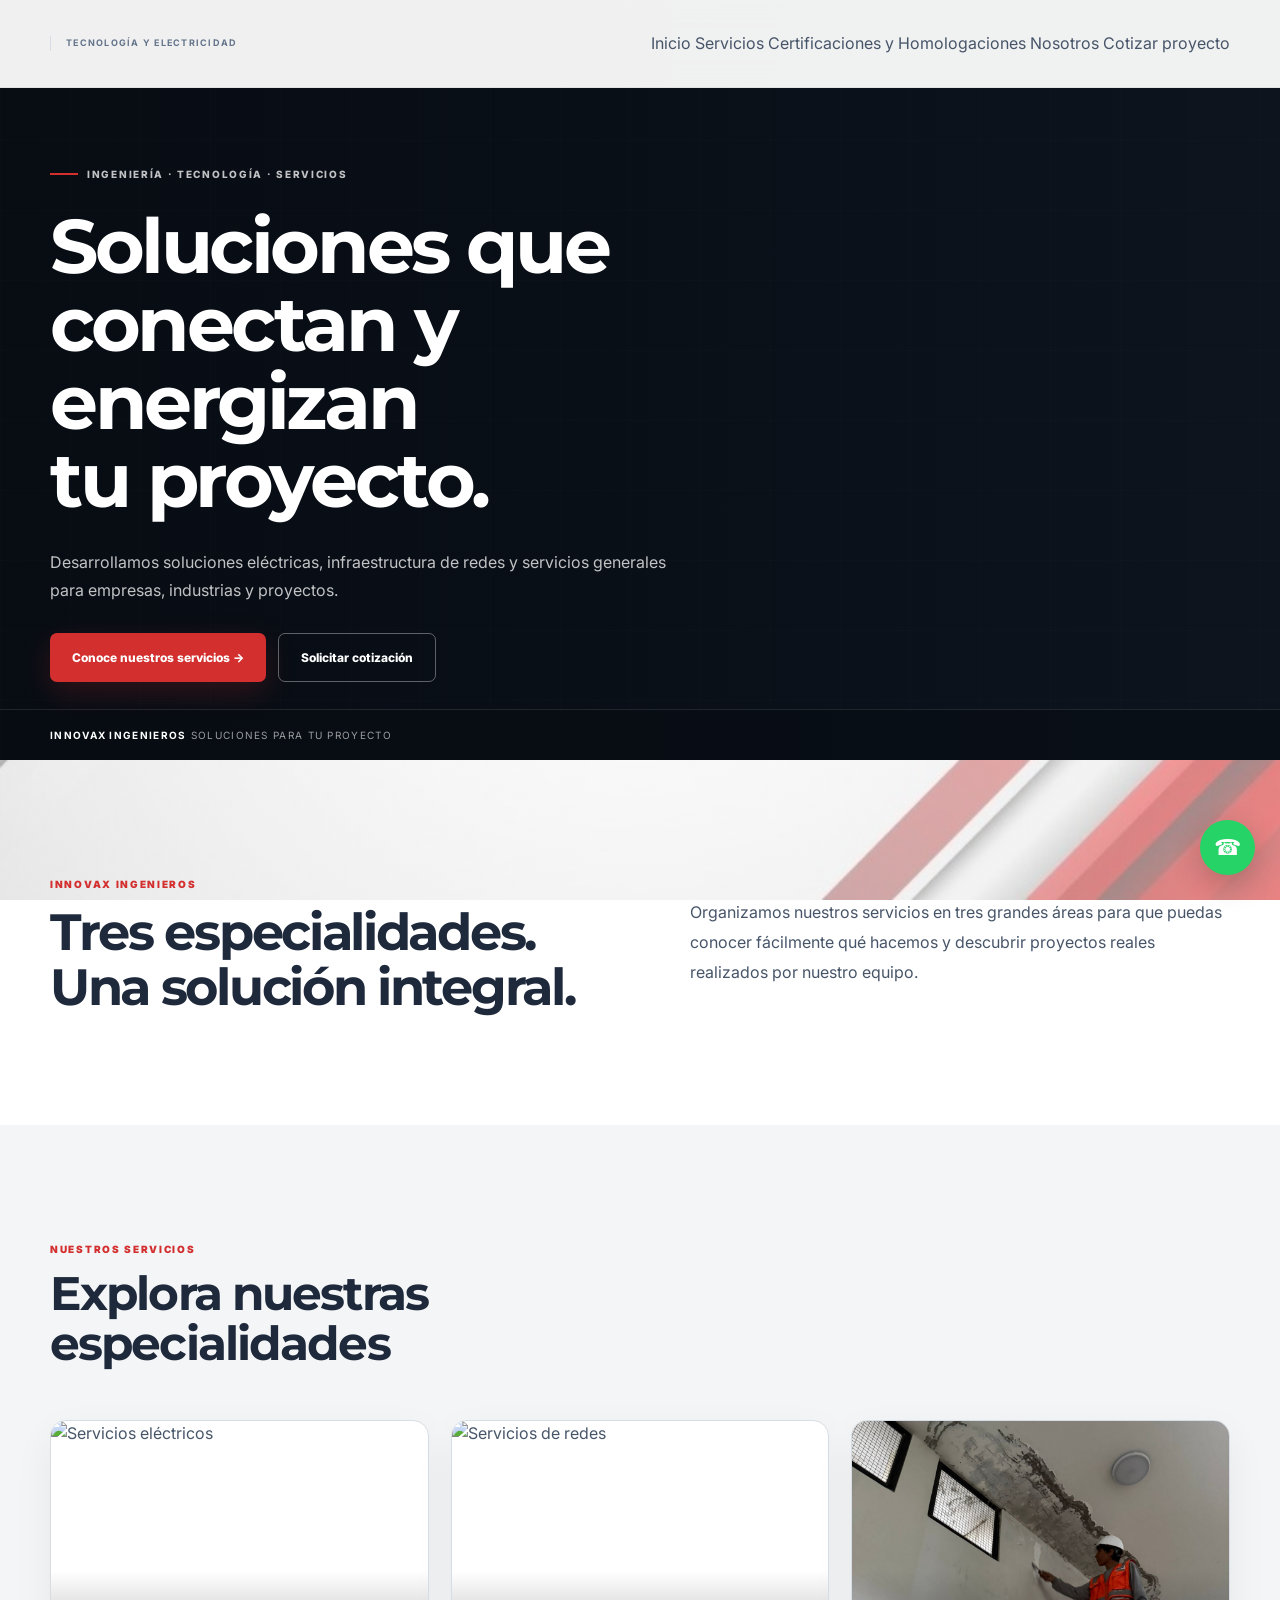
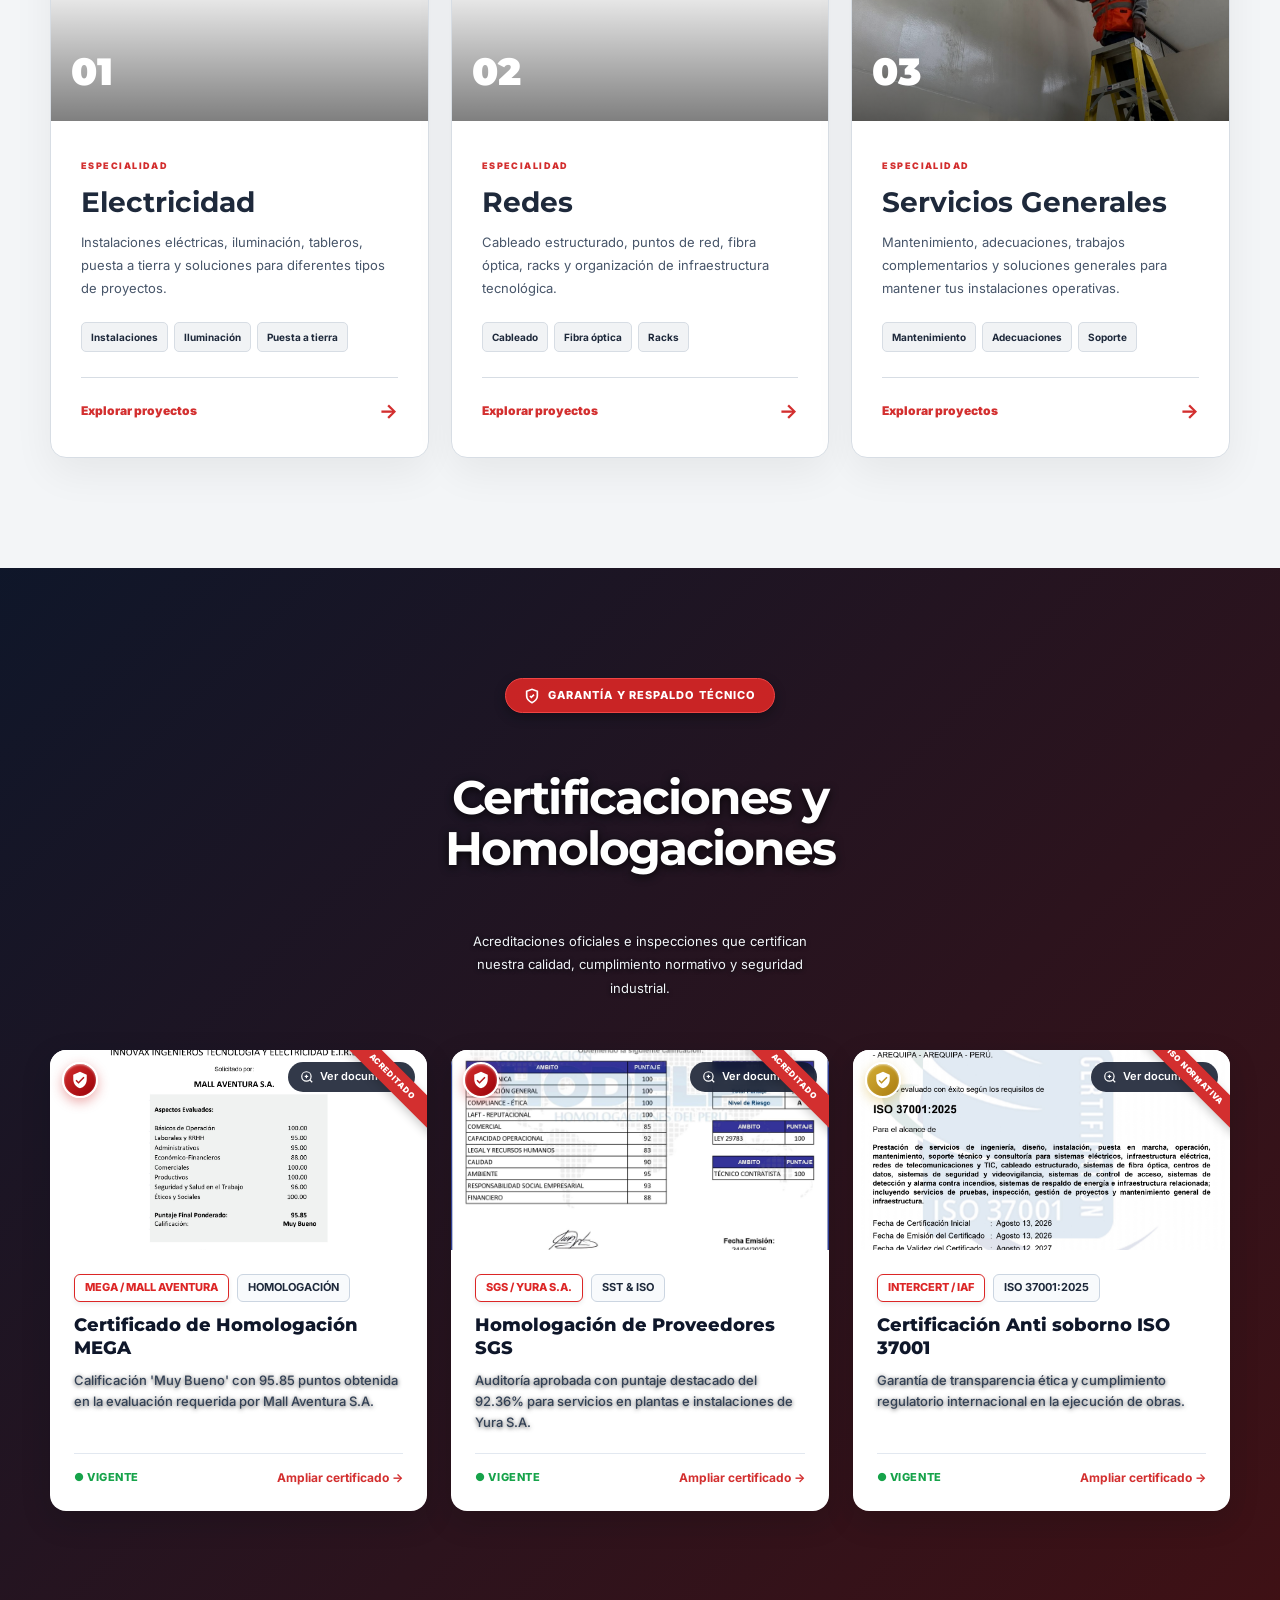
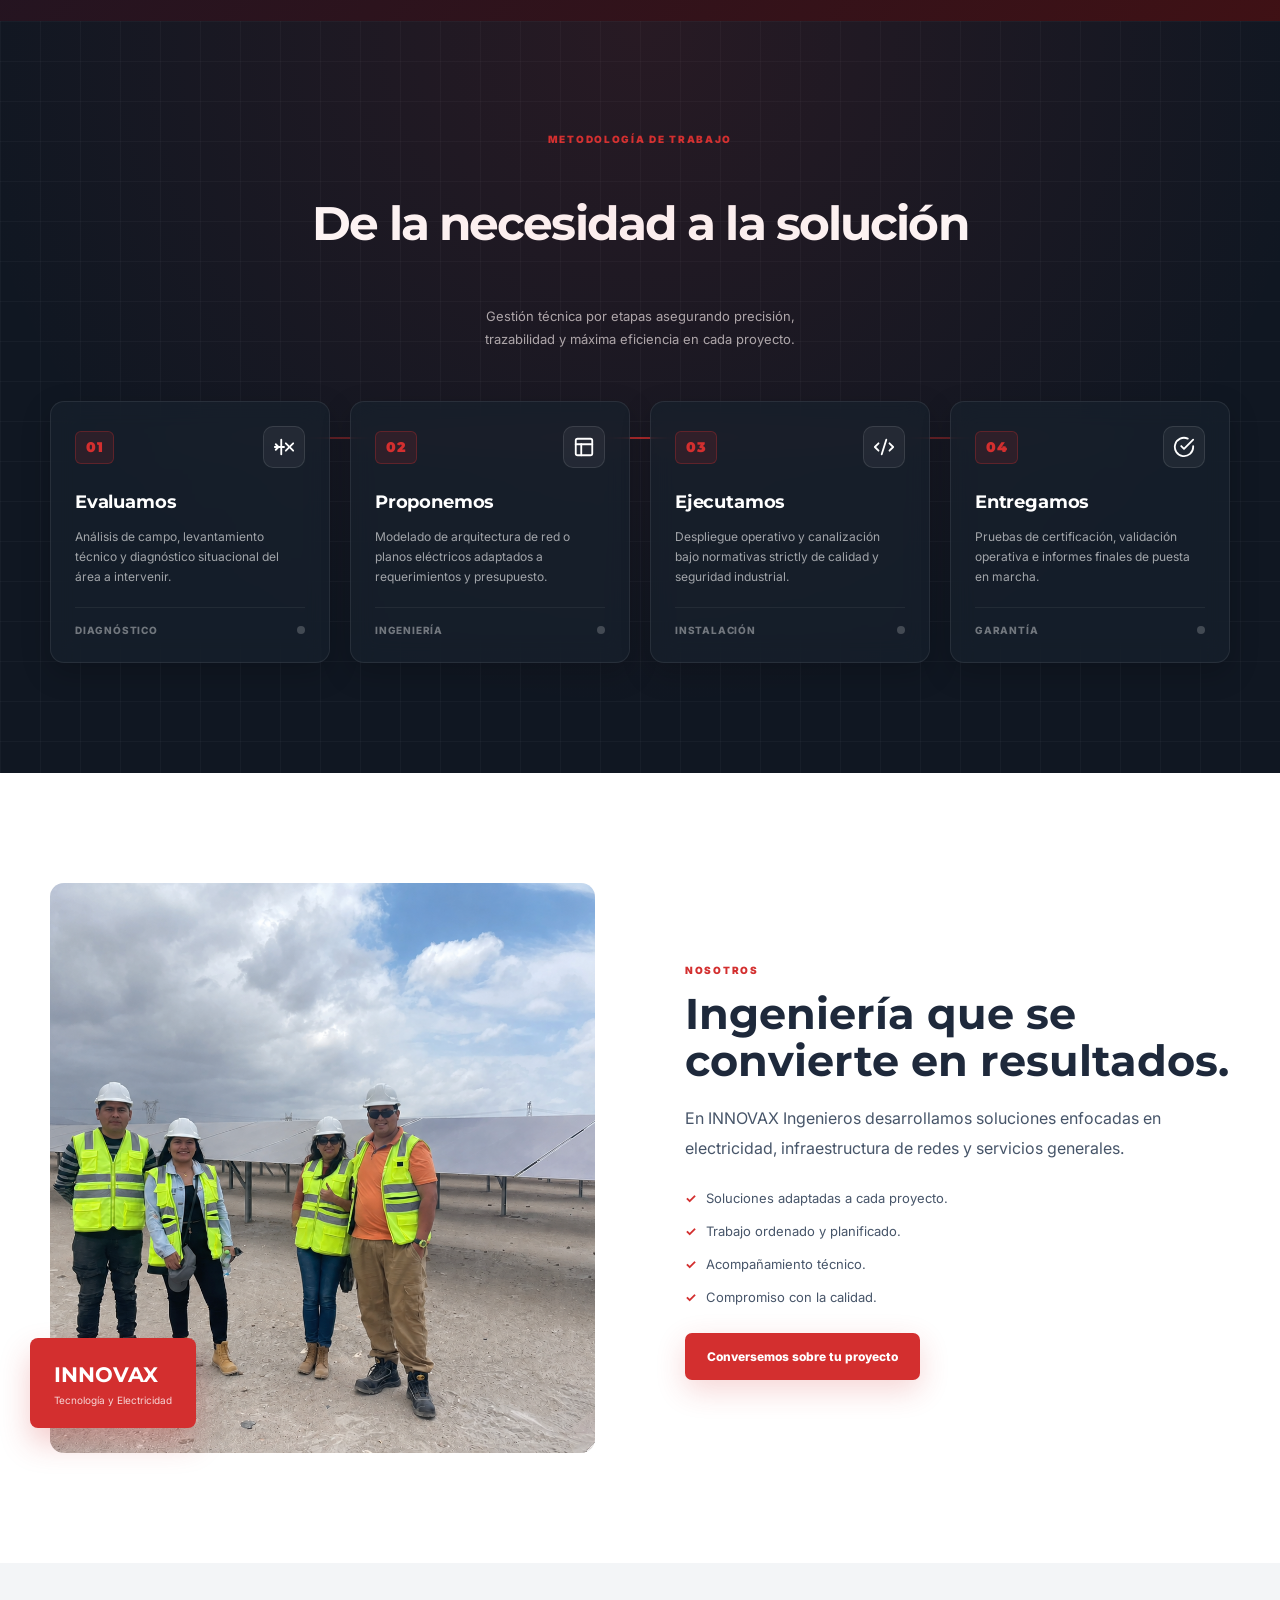
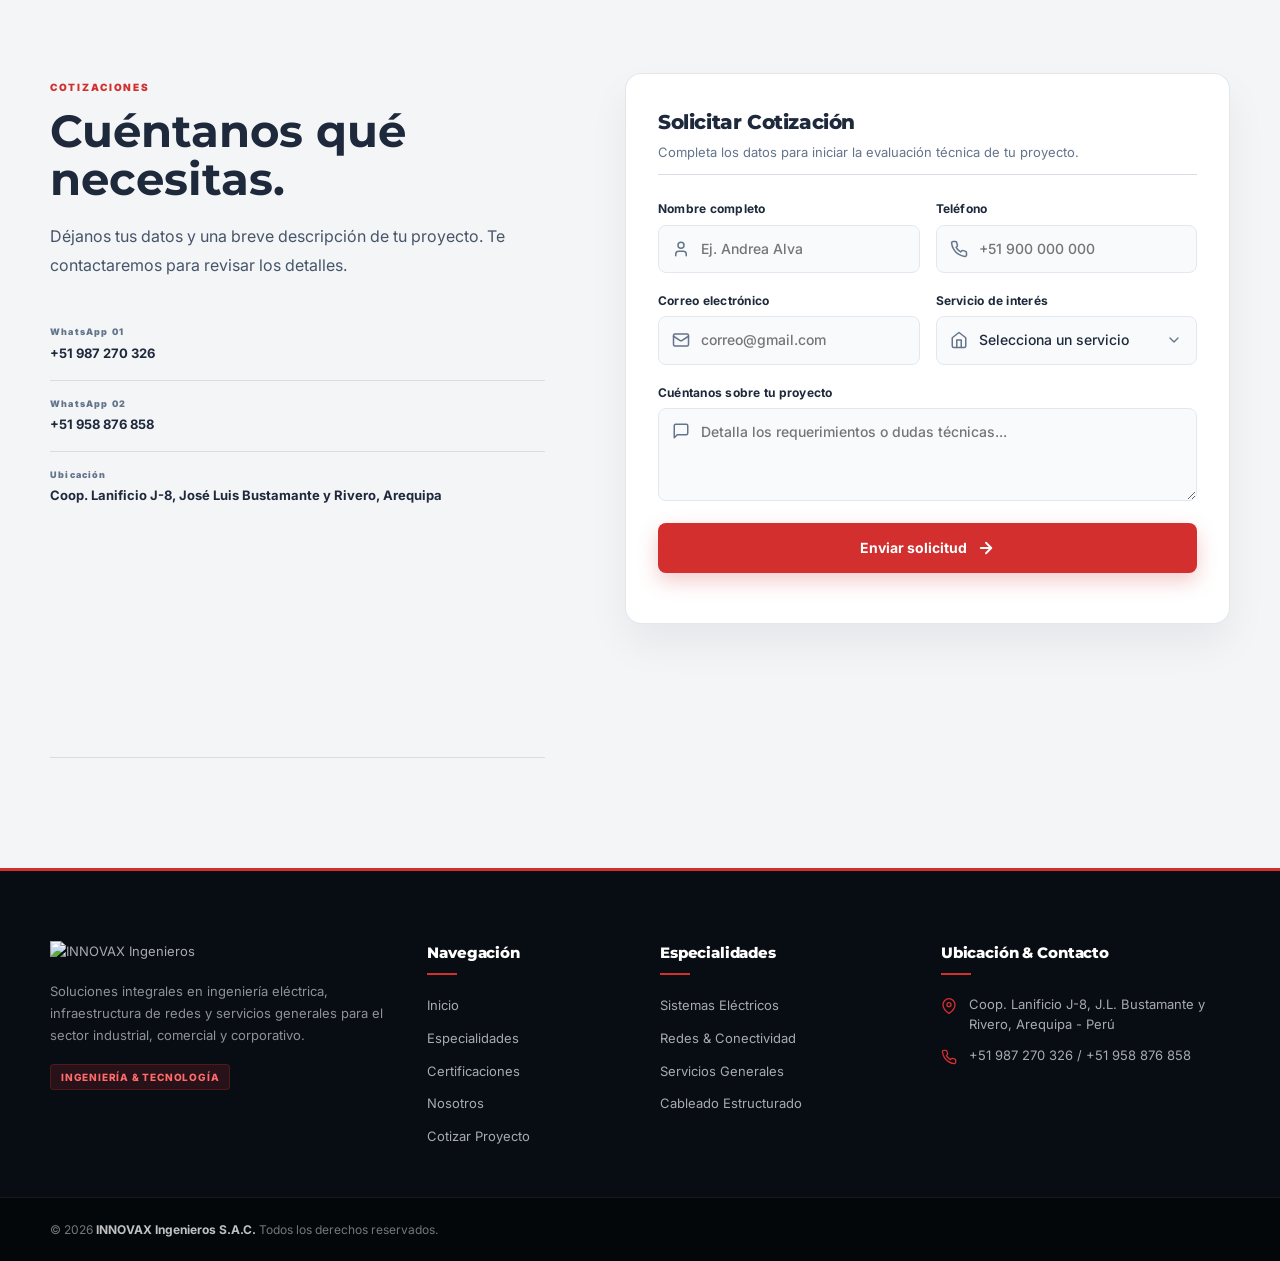
==== commit 06e0b27a: "Guardando cambios locales de version2 antes de cambiar de rama" ====
--- a/index.html
+++ b/index.html
@@ -10,42 +10,45 @@
 <html lang="es">
 
 <head>
+  <!-- Configuración de caracteres y vista adaptable para dispositivos móviles -->
   <meta charset="UTF-8">
   <meta name="viewport" content="width=device-width, initial-scale=1.0">
   
-  <!-- SEO: Título optimizado para motores de búsqueda -->
+  <!-- Título de la página y metadatos SEO -->
   <title>INNOVAX Ingenieros | Tecnología y Electricidad</title>
   <meta name="description" content="INNOVAX Ingenieros. Soluciones eléctricas, redes y servicios generales para proyectos.">
 
-  <!-- Favicon y recursos tipográficos -->
+  <!-- Favicon e inclusión de fuentes tipográficas externas -->
   <link rel="icon" href="assets/img/icono.png" type="image/png">
   <link rel="preconnect" href="https://fonts.googleapis.com">
   <link rel="preconnect" href="https://fonts.gstatic.com" crossorigin>
   <link href="https://fonts.googleapis.com/css2?family=Inter:wght@400;500;600;700;800&family=Montserrat:wght@600;700;800;900&display=swap" rel="stylesheet">
   
-  <!-- Hojas de estilo CSS -->
+  <!-- Hoja de estilos principal -->
   <link rel="stylesheet" href="css/style.css">
 </head>
 
 <body>
 
-<!-- CABECERA FLOTANTE CON NAVEGACIÓN -->
+<!-- ==========================================
+     CABECERA Y NAVEGACIÓN PRINCIPAL
+     ========================================== -->
 <header class="site-header" id="header">
   <div class="container header-inner">
-    <!-- Marca principal con control de errores en caso de fallo en la imagen -->
+    <!-- Logotipo principal de la empresa -->
     <a class="brand" href="index.html">
       <img src="assets/img/logo.png" alt="INNOVAX Ingenieros" class="brand-logo" onerror="this.style.display='none';">
       <span class="brand-caption">TECNOLOGÍA Y ELECTRICIDAD</span>
     </a>
 
-    <!-- Botón interactivo para despliegue de menú en pantallas móviles -->
+    <!-- Botón hamburguesa para la navegación móvil -->
     <button class="menu-toggle" id="menuToggle" aria-label="Abrir menú">
       <span></span>
       <span></span>
       <span></span>
     </button>
 
-    <!-- Navegación con salto suave a secciones fijas -->
+    <!-- Menú de navegación principal con enlaces de ancla -->
     <nav class="main-av" id="mainNav">
       <a href="#inicio">Inicio</a>
       <a href="#servicios">Servicios</a>
@@ -58,19 +61,21 @@
 
 <main id="inicio">
 
-<!-- SECCIÓN HÉROE PRINCIPAL (SLIDER IMPACTANTE + CAPAS VISUALES) -->
+<!-- ==========================================
+     SECCIÓN HERO / BANNER PRINCIPAL
+     ========================================== -->
 <section class="hero">
-  <!-- Contenedor de diapositivas tipo Slider para el fondo -->
+  <!-- Fondo con slider/imagen de presentación -->
   <div class="hero-slider">
     <div class="slide active" style="background-image:url('assets/img/hero-redes.jpg')"></div>
     <!--<div class="slide" style="background-image:url('assets/img/.jpg')"></div>-->
   </div>
 
-  <!-- Capa oscura e icono cuadrícula para un look tecnológico -->
+  <!-- Capas de superposición para efectos visuales -->
   <div class="hero-overlay"></div>
   <div class="hero-pattern"></div>
 
-  <!-- Contenido principal y mensaje clave de propuesta de valor -->
+  <!-- Contenido informativo del Hero -->
   <div class="container hero-content">
     <div class="hero-copy reveal-fade-up">
       <div class="eyebrow">
@@ -79,7 +84,7 @@
       <h1>Soluciones que <br><strong>conectan y energizan</strong><br>tu proyecto.</h1>
       <p>Desarrollamos soluciones eléctricas, infraestructura de redes y servicios generales para empresas, industrias y proyectos.</p>
       
-      <!-- Llamados a la acción principales -->
+      <!-- Llamados a la acción (CTA) -->
       <div class="hero-actions">
         <a href="#servicios" class="btn btn-primary">Conoce nuestros servicios →</a>
         <a href="#contacto" class="btn btn-outline">Solicitar cotización</a>
@@ -87,7 +92,7 @@
     </div>
   </div>
 
-  <!-- Cinta inferior fija informativa -->
+  <!-- Franja decorativa inferior del Hero -->
   <div class="hero-bottom">
     <div class="hero-bottom-inner">
       <b>INNOVAX INGENIEROS</b> SOLUCIONES PARA TU PROYECTO
@@ -95,7 +100,9 @@
   </div>
 </section>
 
-<!-- SECCIÓN DE INTRODUCCIÓN GENERAL DE LA EMPRESA -->
+<!-- ==========================================
+     SECCIÓN INTRODUCCIÓN
+     ========================================== -->
 <section class="section intro">
   <div class="container intro-grid">
     <div class="reveal-slide-right">
@@ -106,7 +113,9 @@
   </div>
 </section>
 
-<!-- SECCIÓN PRINCIPAL DE SERVICIOS / ESPECIALIDADES DE LA EMPRESA -->
+<!-- ==========================================
+     SECCIÓN DE SERVICIOS Y ESPECIALIDADES
+     ========================================== -->
 <section class="section services-section" id="servicios">
   <div class="container">
     <div class="section-heading reveal-fade-up">
@@ -116,10 +125,10 @@
       </div>
     </div>
 
-    <!-- Rejilla con las 3 tarjetas principales de servicios -->
+    <!-- Rejilla con las 3 especialidades principales -->
     <div class="services-main-grid">
 
-      <!-- TARJETA 01: ELECTRICIDAD -->
+      <!-- Tarjeta 01: Servicios Eléctricos -->
       <a href="servicio.html?tipo=electrico" class="service-feature-card reveal-card" data-delay="100">
         <div class="service-feature-image">
           <img src="assets/electrico/luz-emerg2.jpeg" alt="Servicios eléctricos" onerror="this.onerror=null; this.src='assets/img/hero-bg-1.jpg';">
@@ -140,7 +149,7 @@
         </div>
       </a>
 
-      <!-- TARJETA 02: REDES -->
+      <!-- Tarjeta 02: Redes y Telecomunicaciones -->
       <a href="servicio.html?tipo=redes" class="service-feature-card reveal-card" data-delay="250">
         <div class="service-feature-image">
           <img src="assets/red/red4.jpeg" alt="Servicios de redes" onerror="this.onerror=null; this.src='assets/img/hero-redes.jpg';">
@@ -161,7 +170,7 @@
         </div>
       </a>
 
-      <!-- TARJETA 03: SERVICIOS GENERALES -->
+      <!-- Tarjeta 03: Servicios Generales -->
       <a href="servicio.html?tipo=generales" class="service-feature-card reveal-card" data-delay="400">
         <div class="service-feature-image">
           <img src="assets/servgen/gen1.jpeg" alt="Servicios generales" onerror="this.onerror=null; this.src='assets/img/hero-bg-1.jpg';">
@@ -186,9 +195,11 @@
   </div>
 </section>
 
-<!-- SECCIÓN DE CERTIFICACIONES Y HOMOLOGACIONES (FONDO DE VIDEO) -->
+<!-- ==========================================
+     SECCIÓN CERTIFICACIONES Y HOMOLOGACIONES
+     ========================================== -->
 <section class="section certs-showcase-v2" id="certificaciones">
-  <!-- Video en bucle en el fondo para estética industrial moderna -->
+  <!-- Video de fondo con efecto superpuesto -->
   <video class="cert-bg-video" autoplay loop muted playsinline>
     <source src="assets/video/videof.mp4" type="video/mp4">
   </video>
@@ -205,10 +216,10 @@
       <p>Acreditaciones oficiales e inspecciones que certifican nuestra calidad, cumplimiento normativo y seguridad industrial.</p>
     </div>
 
-    <!-- Malla de tarjetas interactiva de certificados oficiales -->
+    <!-- Muestra interactiva de certificaciones obtenidas -->
     <div class="certs-grid-v2">
 
-      <!-- CERTIFICADO 1: MEGA / MALL AVENTURA -->
+      <!-- Certificado 01: MEGA -->
       <div class="cert-card-v2 reveal-card" data-delay="100" onclick="openCertModal('assets/img/cert1.jpg', 'Certificado de Homologación MEGA', 'Solicitado por Mall Aventura S.A. | Calificación: Muy Bueno (95.85 ptos.)', 'Evaluación integral en operación, seguridad y salud en el trabajo, aspectos financieros y productivos.')">
         <div class="cert-ribbon"><span>ACREDITADO</span></div>
         <div class="cert-preview-box">
@@ -235,7 +246,7 @@
         </div>
       </div>
 
-      <!-- CERTIFICADO 2: SGS / YURA S.A. -->
+      <!-- Certificado 02: SGS Yura -->
       <div class="cert-card-v2 reveal-card" data-delay="250" onclick="openCertModal('assets/img/cert2.jpg', 'Homologación de Proveedores SGS', 'Solicitado por Yura S.A. (Grupo Gloria) | Calificación: Muy Bueno (92.36%)', 'Verificación de capacidad operativa, financiera, comercial y cumplimiento de sistemas de SST e ISO.')">
         <div class="cert-ribbon"><span>ACREDITADO</span></div>
         <div class="cert-preview-box">
@@ -262,7 +273,7 @@
         </div>
       </div>
 
-      <!-- CERTIFICADO 3: ISO 37001 -->
+      <!-- Certificado 03: ISO 37001 -->
       <div class="cert-card-v2 reveal-card" data-delay="400" onclick="openCertModal('assets/img/cert3.jpg', 'Certificado ISO 37001:2025 (INTERCERT)', 'Sistema de Gestión Anti soborno | Registro IC-AB-2608157', 'Acredita estándares internacionales en proyectos de ingeniería, electricidad, telecomunicaciones y mantenimiento.')">
         <div class="cert-ribbon"><span>ISO NORMATIVA</span></div>
         <div class="cert-preview-box">
@@ -288,11 +299,14 @@
           </div>
         </div>
       </div>
+
     </div>
   </div>
 </section>
 
-<!-- SECCIÓN DE PASOS O METODOLOGÍA DE TRABAJO -->
+<!-- ==========================================
+     SECCIÓN METODOLOGÍA DE TRABAJO
+     ========================================== -->
 <section class="section process-section" id="proceso">
   <div class="container">
     <div class="section-heading centered reveal-fade-up">
@@ -301,10 +315,10 @@
       <p>Gestión técnica por etapas asegurando precisión, trazabilidad y máxima eficiencia en cada proyecto.</p>
     </div>
 
-    <!-- Pasos estructurados de la metodología de servicio -->
+    <!-- Flujo de pasos metodológicos -->
     <div class="process-grid-tech">
     
-      <!-- PASO 1 -->
+      <!-- Paso 1: Evaluación -->
       <div class="tech-step-card reveal-card" data-delay="100">
         <div class="step-header">
           <span class="step-badge">01</span>
@@ -322,7 +336,7 @@
         </div>
       </div>
 
-      <!-- PASO 2 -->
+      <!-- Paso 2: Propuesta -->
       <div class="tech-step-card reveal-card" data-delay="200">
         <div class="step-header">
           <span class="step-badge">02</span>
@@ -340,7 +354,7 @@
         </div>
       </div>
 
-      <!-- PASO 3 -->
+      <!-- Paso 3: Ejecución -->
       <div class="tech-step-card reveal-card" data-delay="300">
         <div class="step-header">
           <span class="step-badge">03</span>
@@ -350,7 +364,7 @@
         </div>
         <div class="step-body">
           <h3>Ejecutamos</h3>
-          <p>Despliegue operativo y canalización bajo normativas estrictas de calidad y seguridad industrial.</p>
+          <p>Despliegue operativo y canalización bajo normativas strictly de calidad y seguridad industrial.</p>
         </div>
         <div class="step-footer">
           <span class="status-tag">Instalación</span>
@@ -358,7 +372,7 @@
         </div>
       </div>
 
-      <!-- PASO 4 -->
+      <!-- Paso 4: Entrega -->
       <div class="tech-step-card reveal-card" data-delay="400">
         <div class="step-header">
           <span class="step-badge">04</span>
@@ -380,9 +394,12 @@
   </div>
 </section>
 
-<!-- SECCIÓN ACERCA DE NOSOTROS -->
+<!-- ==========================================
+     SECCIÓN NOSOTROS / PRESENTACIÓN CORPORATIVA
+     ========================================== -->
 <section class="section about-section" id="nosotros">
   <div class="container about-grid">
+    <!-- Imagen e insignias institucionales -->
     <div class="about-image-wrap reveal-slide-right">
       <img src="assets/img/hero-bg-1.png" alt="INNOVAX Ingenieros">
       <div class="about-badge">
@@ -391,6 +408,7 @@
       </div>
     </div>
 
+    <!-- Descripción y ventajas competitivas -->
     <div class="about-copy reveal-slide-left">
       <span class="section-kicker">NOSOTROS</span>
       <h2>Ingeniería que se convierte en resultados.</h2>
@@ -406,27 +424,32 @@
   </div>
 </section>
 
-<!-- SECCIÓN DE CONTACTO, UBICACIÓN Y FORMULARIO PHP -->
+<!-- ==========================================
+     SECCIÓN COTIZACIONES Y CONTACTO
+     ========================================== -->
 <section class="section contact-section" id="contacto">
   <div class="container contact-grid">
 
-    <!-- Datos directos de WhatsApp, Dirección e integración con Google Maps -->
+    <!-- Datos de contacto directo, mapa y canales -->
     <div class="contact-copy reveal-slide-right">
       <span class="section-kicker">COTIZACIONES</span>
       <h2>Cuéntanos qué necesitas.</h2>
       <p>Déjanos tus datos y una breve descripción de tu proyecto. Te contactaremos para revisar los detalles.</p>
 
       <div class="contact-details">
+        <!-- Canal de atención 01 -->
         <a href="https://wa.me/51987270326?text=Hola,%20quiero%20cotizar%20un%20servicio%20de:%20" target="_blank" rel="noopener">
           <span>WhatsApp 01</span>
           <strong>+51 987 270 326</strong>
         </a>
 
+        <!-- Canal de atención 02 -->
         <a href="https://wa.me/51958876858?text=Hola,%20quiero%20cotizar%20un%20servicio%20de:%20" target="_blank" rel="noopener">
           <span>WhatsApp 02</span>
           <strong>+51 958 876 858</strong>
         </a>
 
+        <!-- Ubicación física y mapa embebido -->
         <div>
           <span>Ubicación</span>
           <strong>Coop. Lanificio J-8, José Luis Bustamante y Rivero, Arequipa</strong>
@@ -437,15 +460,15 @@
       </div>
     </div>
 
-    <!-- FORMULARIO DE COTIZACIÓN (Envía los datos a php/enviar.php) -->
+    <!-- Formulario web para solicitud de cotización -->
     <form class="contact-form modern-form reveal-zoom-in" id="contactForm" action="php/enviar.php" method="POST">
       <div class="form-header">
         <h3>Solicitar Cotización</h3>
         <p>Completa los datos para iniciar la evaluación técnica de tu proyecto.</p>
       </div>
 
-      <!-- Nombre y Teléfono -->
       <div class="form-row">
+        <!-- Campo: Nombre -->
         <div class="input-group">
           <label for="nombre">Nombre completo</label>
           <div class="input-wrapper">
@@ -454,6 +477,7 @@
           </div>
         </div>
 
+        <!-- Campo: Teléfono -->
         <div class="input-group">
           <label for="telefono">Teléfono</label>
           <div class="input-wrapper">
@@ -463,8 +487,8 @@
         </div>
       </div>
 
-      <!-- Correo Electrónico y Selección de Servicio -->
       <div class="form-row">
+        <!-- Campo: Correo -->
         <div class="input-group">
           <label for="email">Correo electrónico</label>
           <div class="input-wrapper">
@@ -473,6 +497,7 @@
           </div>
         </div>
 
+        <!-- Campo: Selección de Servicio -->
         <div class="input-group">
           <label for="servicio">Servicio de interés</label>
           <div class="input-wrapper">
@@ -487,7 +512,7 @@
         </div>
       </div>
 
-      <!-- Área para detalles del proyecto / mensaje -->
+      <!-- Campo: Mensaje / Descripción -->
       <div class="input-group full-width">
         <label for="mensaje">Cuéntanos sobre tu proyecto</label>
         <div class="input-wrapper textarea-wrapper">
@@ -496,16 +521,16 @@
         </div>
       </div>
 
-      <!-- CAMPO TRAMPA O HONEYPOT (Protección Antispam invisible para usuarios reales) -->
+      <!-- Campo Honeypot oculto para prevención de Spam -->
       <input type="text" name="empresa_web" class="hp-field" tabindex="-1" autocomplete="off" style="display:none;">
 
-      <!-- Botón de envío del formulario -->
+      <!-- Botón de Envío -->
       <button type="submit" class="btn btn-primary btn-submit">
         <span>Enviar solicitud</span>
         <svg xmlns="http://www.w3.org/2000/svg" width="18" height="18" viewBox="0 0 24 24" fill="none" stroke="currentColor" stroke-width="2.5" stroke-linecap="round" stroke-linejoin="round"><path d="M5 12h14"/><path d="m12 5 7 7-7 7"/></svg>
       </button>
 
-      <!-- Mensaje de estado devuelto por el servidor PHP tras el envío -->
+      <!-- Mensaje de estado del envío -->
       <p id="formStatus" class="form-status"></p>
     </form>
 
@@ -514,10 +539,13 @@
 
 </main>
 
-<!-- PIE DE PÁGINA (Footer) -->
+<!-- ==========================================
+     PIE DE PÁGINA / FOOTER
+     ========================================== -->
 <footer class="site-footer">
   <div class="container footer-inner">
     
+    <!-- Columna 1: Identidad visual y resumen corporativo -->
     <div class="footer-col footer-brand-col reveal-fade-up">
       <img src="assets/img/logoblanco.png" alt="INNOVAX Ingenieros" class="footer-logo" onerror="this.onerror=null; this.src='assets/img/logo.png';">
       <p class="footer-desc">
@@ -526,6 +554,7 @@
       <span class="footer-badge">Ingeniería & Tecnología</span>
     </div>
 
+    <!-- Columna 2: Menú de navegación rápida -->
     <div class="footer-col reveal-fade-up">
       <h4 class="footer-title">Navegación</h4>
       <ul class="footer-links">
@@ -537,6 +566,7 @@
       </ul>
     </div>
 
+    <!-- Columna 3: Enlaces directos a categorías de servicios -->
     <div class="footer-col reveal-fade-up">
       <h4 class="footer-title">Especialidades</h4>
       <ul class="footer-links">
@@ -547,6 +577,7 @@
       </ul>
     </div>
 
+    <!-- Columna 4: Información resumida de contacto directo -->
     <div class="footer-col reveal-fade-up">
       <h4 class="footer-title">Ubicación & Contacto</h4>
       <ul class="footer-contact-list">
@@ -563,6 +594,7 @@
 
   </div>
 
+  <!-- Derechos reservados y copyright -->
   <div class="footer-bottom">
     <div class="container footer-bottom-inner">
       <p class="copyright">
@@ -572,11 +604,15 @@
   </div>
 </footer>
 
-<!-- BOTÓN FLOTANTE DE WHATSAPP Y NAVEGACIÓN SUPERIOR ALTA -->
+<!-- Botón flotante para contacto rápido vía WhatsApp -->
 <a href="https://wa.me/51987270326?text=Hola,%20me%20gustaria%20cotizar%20un%20proyecto%20con%20INNOVAX.%20Mi%20nombre%20es%20" class="whatsapp-float" target="_blank" rel="noopener" aria-label="WhatsApp">☎</a>
+
+<!-- Botón para regresar al inicio (scroll top) -->
 <button class="back-top" id="backTop">↑</button>
 
-<!-- VENTANA MODAL LIGHTBOX PARA AMPLIAR CERTIFICADOS -->
+<!-- ==========================================
+     MODAL / LIGHTBOX PARA CERTIFICADOS
+     ========================================== -->
 <div class="image-lightbox" id="certLightbox">
   <button id="certLightboxClose" aria-label="Cerrar">&times;</button>
   <div class="lightbox-modal-content">
@@ -596,12 +632,12 @@
   </div>
 </div>
 
-<!-- Lógica interactiva en JS global -->
+<!-- Inclusión del script JavaScript principal -->
 <script src="js/main.js"></script>
 
-<!-- LÓGICA LOCAL EN JAVASCRIPT PARA EL MANEJO DE MODALES DE CERTIFICADOS Y FECHAS -->
+<!-- Script en línea para la gestión del modal de certificados y año actual -->
 <script>
-  // Función para abrir la ventana modal y llenar los campos del certificado
+  // Función global para desplegar el visor emergente de certificados con datos dinámicos
   function openCertModal(imageSrc, title, subtitle, description) {
     const modal = document.getElementById('certLightbox');
     const img = document.getElementById('certLightboxImage');
@@ -618,25 +654,24 @@
     }
   }
 
-  // Event Listeners para inicialización y cierre de modal
+  // Inicialización de eventos al cargar el árbol DOM
   document.addEventListener('DOMContentLoaded', function() {
-    // Inyección del año actual en el copyright
+    // Actualización automática del año en el footer
     const yearSpan = document.getElementById('year');
     if (yearSpan) {
       yearSpan.textContent = new Date().getFullYear();
     }
 
+    // Lógica para cerrar el modal de certificados mediante el botón o haciendo clic en el overlay
     const certModal = document.getElementById('certLightbox');
     const closeBtn = document.getElementById('certLightboxClose');
 
-    // Cerrar modal al hacer clic en la X
     if (closeBtn && certModal) {
       closeBtn.addEventListener('click', function() {
         certModal.classList.remove('active');
       });
     }
 
-    // Cerrar modal al hacer clic fuera del contenido principal
     if (certModal) {
       certModal.addEventListener('click', function(e) {
         if (e.target === certModal) {
--- a/css/style.css
+++ b/css/style.css
@@ -1,46 +1,53 @@
 /* ==========================================================================
-   VARIABLES GLOBALES Y PALETA DE COLORES (SISTEMA DE DISEÑO)
+   VARIABLES GLOBALES (:root)
+   Define los colores, sombras, fuentes y tamaños reutilizables en toda la web.
    ========================================================================== */
 :root {
-  --red: #d32f2f;
-  --red-hover: #b71c1c;
-  --red-light: rgba(211, 47, 47, .08);
-  --red-border: rgba(211, 47, 47, .25);
-  --dark: #101722;
-  --dark-2: #18212d;
-  --dark-3: #222d3a;
-  --bg: #f3f5f7;
-  --white: #ffffff;
-  --text: #1e293b;
-  --body: #475569;
-  --muted: #64748b;
-  --line: #d7dde4;
-  --container: 1180px;
-  --shadow: 0 15px 45px rgba(0, 0, 0, .08);
-}
-
-/* REGLAS BÁSICAS Y RESET DE MARGENES */
+  --red: #d32f2f;               /* Color rojo principal */
+  --red-hover: #b71c1c;         /* Color rojo al pasar el cursor (hover) */
+  --red-light: rgba(211, 47, 47, .08); /* Fondo rojo transparente */
+  --red-border: rgba(211, 47, 47, .25);/* Borde rojo transparente */
+  --dark: #101722;              /* Fondo oscuro principal */
+  --dark-2: #18212d;            /* Tono oscuro secundario */
+  --dark-3: #222d3a;            /* Tono oscuro terciario */
+  --bg: #f3f5f7;                /* Color de fondo general claro */
+  --white: #ffffff;             /* Color blanco */
+  --text: #1e293b;             /* Color de texto principal (oscuro) */
+  --body: #475569;             /* Color para texto de cuerpo / párrafos */
+  --muted: #64748b;            /* Color para texto secundario / atenua */
+  --line: #d7dde4;             /* Color para líneas divisoras y bordes */
+  --container: 1180px;         /* Ancho máximo del contenedor principal */
+  --shadow: 0 15px 45px rgba(0, 0, 0, .08); /* Sombra estándar para elementos */
+}
+
+/* ==========================================================================
+   REINICIO Y ESTILOS BASE (Reset & Base Styles)
+   ========================================================================== */
+
+/* Incluye padding y bordes dentro del cálculo del ancho total de los elementos */
 *,
 *::before,
 *::after {
   box-sizing: border-box;
 }
 
+/* Desplazamiento suave al hacer clic en enlaces ancla (#seccion) */
 html {
   scroll-behavior: smooth;
 }
 
+/* Estilos generales de la página */
 body {
   margin: 0;
   background: var(--bg);
   color: var(--body);
   font-family: Inter, Arial, sans-serif;
   line-height: 1.6;
-  overflow-x: hidden;
+  overflow-x: hidden; /* Evita el scroll horizontal indeseado */
   position: relative;
 }
 
-/* GLOW SUTIL ROJO EN LA PARTE SUPERIOR DEL FONDO */
+/* Pseudo-elemento para añadir un degradado de fondo sutil e inmóvil */
 body::before {
   content: "";
   position: fixed;
@@ -50,18 +57,20 @@
   background: radial-gradient(circle at 90% 10%, rgba(211, 47, 47, .055), transparent 30%);
 }
 
-/* REGLAS GENERALES PARA ELEMENTOS MULTIMEDIA Y ENLACES */
+/* Ajuste responsivo básico para imágenes */
 img {
   max-width: 100%;
   height: auto;
   display: block;
 }
 
+/* Quitar subrayado por defecto de los enlaces */
 a {
   text-decoration: none;
   color: inherit;
 }
 
+/* Heredar la fuente tipográfica en elementos de formulario */
 button,
 input,
 select,
@@ -69,20 +78,26 @@
   font: inherit;
 }
 
-/* CONTENEDOR ANCHO MÁXIMO CENTRALIZADO */
+/* ==========================================================================
+   LAYOUT Y ESTRUCTURA GENERAL
+   ========================================================================== */
+
+/* Contenedor centralizado para limitar el ancho del contenido */
 .container {
   width: min(var(--container), calc(100% - 48px));
   margin: 0 auto;
 }
 
-/* SECCIONES ESTÁNDAR */
+/* Espaciado vertical superior e inferior predeterminado para las secciones */
 .section {
   padding: 110px 0;
 }
 
 /* ==========================================================================
-   ESTILOS DE LA CABECERA Y NAVEGACIÓN (HEADER)
+   ENCABEZADO DE LA PÁGINA (Header / Navbar)
    ========================================================================== */
+
+/* Menú de navegación fijo en la parte superior */
 .site-header {
   position: fixed;
   top: 0;
@@ -91,17 +106,18 @@
   height: 88px;
   z-index: 1000;
   background: rgba(255, 255, 255, .94);
-  backdrop-filter: blur(15px);
+  backdrop-filter: blur(15px); /* Efecto de cristal esmerilado */
   border-bottom: 1px solid rgba(0, 0, 0, .06);
   transition: height .3s ease, box-shadow .3s ease, background-color .3s ease;
 }
 
-/* Estilo que toma el Header al hacer scroll hacia abajo */
+/* Estado del encabezado cuando el usuario hace scroll hacia abajo */
 .site-header.scrolled {
   height: 76px;
   box-shadow: 0 5px 25px rgba(0, 0, 0, .08);
 }
 
+/* Estructura interna del encabezado (Logo + Enlaces) */
 .header-inner {
   height: 100%;
   display: flex;
@@ -110,6 +126,7 @@
   gap: 30px;
 }
 
+/* Bloque del logo e identidad de marca */
 .brand {
   display: flex;
   align-items: center;
@@ -120,6 +137,7 @@
   width: 175px;
 }
 
+/* Texto o eslogan secundario junto al logo */
 .brand-caption {
   font-size: 9px;
   letter-spacing: .14em;
@@ -129,6 +147,7 @@
   border-left: 1px solid var(--line);
 }
 
+/* Navegación principal */
 .main-nav {
   display: flex;
   align-items: center;
@@ -146,6 +165,7 @@
   color: var(--red);
 }
 
+/* Botón destacado dentro del menú de navegación */
 .main-nav .nav-button {
   padding: 12px 19px;
   color: #fff;
@@ -159,7 +179,7 @@
   background: var(--red-hover);
 }
 
-/* Botón Menú Móvil */
+/* Botón Hamburguesa para dispositivos móviles (oculto en escritorio) */
 .menu-toggle {
   display: none;
   width: 44px;
@@ -170,6 +190,7 @@
   cursor: pointer;
 }
 
+/* Líneas internas del botón hamburguesa */
 .menu-toggle span {
   display: block;
   width: 20px;
@@ -179,8 +200,9 @@
 }
 
 /* ==========================================================================
-   SECCIÓN HÉROE PRINCIPAL (HERO SECTION)
+   SECCIÓN HERO (Banner Principal de Bienvenida)
    ========================================================================== */
+
 .hero {
   min-height: 760px;
   position: relative;
@@ -191,6 +213,7 @@
   background: var(--dark);
 }
 
+/* Carrusel de imágenes de fondo */
 .hero-slider {
   position: absolute;
   inset: 0;
@@ -206,17 +229,20 @@
   transition: opacity 1.2s ease, transform 7s ease;
 }
 
+/* Diapositiva activa del carrusel */
 .hero-slider .slide.active {
   opacity: 1;
   transform: scale(1);
 }
 
+/* Capa oscura superpuesta a las imágenes para resaltar el texto */
 .hero-overlay {
   position: absolute;
   inset: 0;
   background: linear-gradient(90deg, rgba(7, 12, 19, .94) 0%, rgba(7, 12, 19, .72) 48%, rgba(7, 12, 19, .28) 100%);
 }
 
+/* Trama / Patrón de cuadrícula transparente sobre el Hero */
 .hero-pattern {
   position: absolute;
   inset: 0;
@@ -234,6 +260,7 @@
   max-width: 760px;
 }
 
+/* Etiqueta superior pequeña sobre el título */
 .eyebrow {
   display: flex;
   align-items: center;
@@ -251,6 +278,7 @@
   background: var(--red);
 }
 
+/* Título principal con tamaño responsivo dinámico (clamp) */
 .hero h1 {
   margin: 0;
   color: #fff;
@@ -272,13 +300,14 @@
   line-height: 1.8;
 }
 
-/* BOTONES Y ACCIONES */
+/* Botones de acción del Hero */
 .hero-actions {
   display: flex;
   flex-wrap: wrap;
   gap: 12px;
 }
 
+/* Estilos de botones estándar */
 .btn {
   display: inline-flex;
   align-items: center;
@@ -312,6 +341,7 @@
   background: rgba(255, 255, 255, .08);
 }
 
+/* Puntos clave / Datos rápidos bajo el Hero */
 .hero-points {
   display: flex;
   gap: 35px;
@@ -335,6 +365,7 @@
   font-weight: 700;
 }
 
+/* Barra inferior del Hero */
 .hero-bottom {
   position: absolute;
   bottom: 0;
@@ -358,8 +389,10 @@
 }
 
 /* ==========================================================================
-   TITULARES Y SECCIONES COMUNES
+   TITULARES Y ENCABEZADOS DE SECCIÓN REUTILIZABLES
    ========================================================================== */
+
+/* Subtítulo rojo pequeño encima de títulos de sección */
 .section-kicker {
   display: inline-block;
   color: var(--red);
@@ -369,6 +402,7 @@
   margin-bottom: 12px;
 }
 
+/* Cabecera de sección en flexbox (Título a la izq, descripción a la der) */
 .section-heading {
   display: flex;
   align-items: flex-end;
@@ -395,6 +429,7 @@
   line-height: 1.8;
 }
 
+/* Variante de encabezado centrado */
 .centered {
   display: flex;
   flex-direction: column;
@@ -410,7 +445,10 @@
   margin: 0 auto;
 }
 
-/* INTRODUCCIÓN */
+/* ==========================================================================
+   SECCIÓN DE INTRODUCCIÓN
+   ========================================================================== */
+
 .intro {
   background: #fff;
 }
@@ -441,6 +479,7 @@
 /* ==========================================================================
    SECCIÓN DE SERVICIOS
    ========================================================================== */
+
 .services-section {
   position: relative;
   overflow: hidden;
@@ -453,6 +492,7 @@
   gap: 22px;
 }
 
+/* Tarjeta de servicio */
 .service-feature-card {
   background: #fff;
   border: 1px solid var(--line);
@@ -468,6 +508,7 @@
   box-shadow: 0 30px 60px rgba(0, 0, 0, .13);
 }
 
+/* Imagen de la tarjeta */
 .service-feature-image {
   height: 300px;
   position: relative;
@@ -485,6 +526,7 @@
   transform: scale(1.08);
 }
 
+/* Degradado inferior sobre la imagen */
 .service-feature-image::after {
   content: "";
   position: absolute;
@@ -492,6 +534,7 @@
   background: linear-gradient(transparent 50%, rgba(0, 0, 0, .5));
 }
 
+/* Número superpuesto en la imagen */
 .image-number {
   position: absolute;
   left: 20px;
@@ -528,6 +571,7 @@
   line-height: 1.75;
 }
 
+/* Etiquetas/Pills de tecnologías o categorías */
 .service-tags {
   display: flex;
   flex-wrap: wrap;
@@ -545,6 +589,7 @@
   font-weight: 700;
 }
 
+/* Enlace inferior de la tarjeta de servicio */
 .service-link {
   padding-top: 17px;
   border-top: 1px solid var(--line);
@@ -565,11 +610,15 @@
   transform: translateX(7px);
 }
 
-/* PROYECTOS */
+/* ==========================================================================
+   SECCIÓN DE PROYECTOS / PORTAFOLIO
+   ========================================================================== */
+
 .projects-section {
   background: #fff;
 }
 
+/* Disposición tipo cuadrícula con dimensiones variadas */
 .projects-grid {
   display: grid;
   grid-template-columns: 1.5fr 1fr 1fr;
@@ -632,8 +681,9 @@
 }
 
 /* ==========================================================================
-   SECCIÓN DE CERTIFICACIONES V2 (VIDEO DE FONDO)
+   SECCIÓN DE CERTIFICACIONES V2 (Con Video de Fondo)
    ========================================================================== */
+
 .certs-showcase-v2 {
   position: relative;
   overflow: hidden;
@@ -641,6 +691,7 @@
   clip-path: inset(0 0 0 0);
 }
 
+/* Video fijo de fondo */
 .cert-bg-video {
   position: fixed;
   top: 0;
@@ -670,6 +721,1921 @@
   gap: 8px;
   border-radius: 50px;
   font-size: 11px;
+  letter-spacing: 0.1em;
+  margin-bottom: 20px;
+  background: rgba(220, 38, 38, 0.9) !important;
+  color: #ffffff !important;
+  border: 1px solid #ef4444 !important;
+  box-shadow: 0 4px 12px rgba(0, 0, 0, 0.3) !important;
+  font-weight: 800 !important;
+  padding: 8px 18px !important;
+}
+
+.certs-showcase-v2 h2 {
+  color: #ffffff !important;
+  text-shadow: 0 2px 8px rgba(0, 0, 0, 0.8) !important;
+}
+
+.certs-showcase-v2 p {
+  color: #f1f5f9 !important;
+  text-shadow: 0 1px 4px rgba(0, 0, 0, 0.7) !important;
+}
+
+.certs-grid-v2 {
+  display: grid;
+  grid-template-columns: repeat(3, 1fr);
+  gap: 24px;
+  margin-top: 40px;
+}
+
+/* Tarjeta individual de certificación */
+.cert-card-v2 {
+  position: relative;
+  background: #ffffff;
+  border-radius: 16px;
+  overflow: hidden;
+  box-shadow: 0 10px 30px rgba(0,0,0,0.15);
+  cursor: pointer;
+  display: flex;
+  flex-direction: column;
+  transition: transform 0.3s ease, box-shadow 0.3s ease;
+}
+
+.cert-card-v2:hover {
+  transform: translateY(-8px);
+  box-shadow: 0 20px 40px rgba(0,0,0,0.25);
+}
+
+/* Cinta decorativa superior derecha (Ribbon) */
+.cert-ribbon {
+  position: absolute;
+  top: -10px;
+  right: -10px;
+  width: 100px;
+  height: 100px;
+  overflow: hidden;
+  z-index: 10;
+  pointer-events: none;
+}
+
+.cert-ribbon span {
+  position: absolute;
+  display: block;
+  width: 140px;
+  padding: 5px 0;
+  background-color: var(--red);
+  box-shadow: 0 3px 10px rgba(0,0,0,0.2);
+  color: #ffffff;
+  font-size: 8px;
+  font-weight: 900;
+  letter-spacing: 0.1em;
+  text-transform: uppercase;
+  text-align: center;
+  left: -15px;
+  top: 25px;
+  transform: rotate(45deg);
+}
+
+/* Insignia / Círculo flotante */
+.cert-badge-floating {
+  position: absolute;
+  top: 12px;
+  left: 12px;
+  z-index: 5;
+  width: 36px;
+  height: 36px;
+  border-radius: 50%;
+  background: linear-gradient(135deg, #d32f2f, #9a0007);
+  color: #ffffff;
+  display: flex;
+  align-items: center;
+  justify-content: center;
+  box-shadow: 0 4px 12px rgba(211, 47, 47, 0.4), inset 0 1px 2px rgba(255, 255, 255, 0.5);
+  border: 2px solid #ffffff;
+  transition: transform 0.3s ease;
+}
+
+/* Variante dorada de la insignia */
+.cert-badge-floating.gold-theme {
+  background: linear-gradient(135deg, #d4af37, #aa7c11);
+  box-shadow: 0 4px 12px rgba(212, 175, 55, 0.4), inset 0 1px 2px rgba(255, 255, 255, 0.6);
+}
+
+.cert-card-v2:hover .cert-badge-floating {
+  transform: scale(1.15) rotate(12deg);
+}
+
+/* Vista previa de imagen del certificado */
+.cert-preview-box {
+  position: relative;
+  height: 200px;
+  width: 100%;
+  overflow: hidden;
+  background: #f1f5f9;
+}
+
+.cert-preview-box img {
+  width: 100%;
+  height: 100%;
+  object-fit: cover;
+  transition: transform 0.5s ease;
+}
+
+.cert-card-v2:hover .cert-preview-box img {
+  transform: scale(1.05);
+}
+
+/* Botón flotante de lupa / zoom sobre la vista previa */
+.cert-zoom-tag {
+  position: absolute;
+  top: 12px;
+  right: 12px;
+  background: rgba(15, 23, 42, 0.85);
+  color: #ffffff;
+  padding: 6px 12px;
+  border-radius: 20px;
+  font-size: 11px;
+  font-weight: 600;
+  display: flex;
+  align-items: center;
+  gap: 6px;
+  backdrop-filter: blur(4px);
+  z-index: 2;
+}
+
+.cert-body-v2 {
+  padding: 24px;
+  display: flex;
+  flex-direction: column;
+  flex-grow: 1;
+}
+
+.cert-tags-v2 {
+  display: flex;
+  flex-wrap: wrap;
+  gap: 8px;
+  margin-bottom: 12px;
+}
+
+.cert-tags-v2 span {
+  padding: 4px 10px;
+  border-radius: 6px;
+  font-size: 11px;
+  text-transform: uppercase;
+}
+
+.cert-tags-v2 .tag-red {
+  background: #ffffff !important;
+  color: #dc2626 !important;
+  border: 1px solid #dc2626 !important;
+  font-weight: 800 !important;
+  box-shadow: 0 2px 5px rgba(0, 0, 0, 0.08) !important;
+}
+
+.cert-tags-v2 .tag-gray {
+  background: #f8fafc !important;
+  color: #1e293b !important;
+  border: 1px solid #cbd5e1 !important;
+  font-weight: 700 !important;
+}
+
+.cert-body-v2 h3 {
+  font-family: Montserrat, sans-serif;
+  font-size: 18px;
+  line-height: 1.3;
+  margin: 0 0 10px 0;
+  color: #0f172a !important;
+  font-weight: 800 !important;
+}
+
+.cert-body-v2 p {
+  font-size: 13px;
+  line-height: 1.6;
+  margin: 0 0 20px 0;
+  flex-grow: 1;
+  color: #334155 !important;
+  font-weight: 500 !important;
+}
+
+.cert-footer-v2 {
+  display: flex;
+  align-items: center;
+  justify-content: space-between;
+  border-top: 1px solid #e2e8f0;
+  padding-top: 14px;
+  margin-top: auto;
+}
+
+.status-live {
+  font-size: 11px;
   font-weight: 800;
+  color: #16a34a;
+  letter-spacing: 0.05em;
+}
+
+.cert-link-btn {
+  font-size: 12px;
+  font-weight: 700;
+  color: var(--red);
+}
+
+/* ==========================================================================
+   SECCIÓN PROCESO DE TRABAJO (Tech Process)
+   ========================================================================== */
+
+.process-section {
+  background: var(--dark);
+  position: relative;
+  overflow: hidden;
+}
+
+/* Patrón de fondo técnico (cuadrícula + resplandor) */
+.process-section::before {
+  content: "";
+  position: absolute;
+  inset: 0;
+  background-image: 
+    radial-gradient(circle at 50% 0%, rgba(211, 47, 47, 0.12), transparent 70%),
+    linear-gradient(90deg, rgba(255, 255, 255, 0.03) 1px, transparent 1px),
+    linear-gradient(rgba(255, 255, 255, 0.03) 1px, transparent 1px);
+  background-size: 100% 100%, 40px 40px, 40px 40px;
+  pointer-events: none;
+}
+
+.process-section .section-heading h2 {
+  color: #ffffff;
+}
+
+.process-section .section-heading > p {
+  color: rgba(255, 255, 255, 0.65);
+}
+
+.process-grid-tech {
+  display: grid;
+  grid-template-columns: repeat(4, 1fr);
+  gap: 20px;
+  position: relative;
+  margin-top: 50px;
+}
+
+/* Línea conectora entre los pasos del proceso */
+.process-grid-tech::after {
+  content: "";
+  position: absolute;
+  top: 36px;
+  left: 10%;
+  right: 10%;
+  height: 2px;
+  background: linear-gradient(90deg, 
+    rgba(211, 47, 47, 0.2) 0%, 
+    rgba(211, 47, 47, 0.8) 50%, 
+    rgba(211, 47, 47, 0.2) 100%
+  );
+  z-index: 1;
+}
+
+/* Tarjetas individuales para cada paso */
+.tech-step-card {
+  position: relative;
+  z-index: 2;
+  background: rgba(24, 33, 45, 0.7);
+  backdrop-filter: blur(12px);
+  border: 1px solid rgba(255, 255, 255, 0.08);
+  border-radius: 14px;
+  padding: 24px;
+  display: flex;
+  flex-direction: column;
+  justify-content: space-between;
+  transition: transform 0.35s cubic-bezier(0.4, 0, 0.2, 1), border-color 0.35s cubic-bezier(0.4, 0, 0.2, 1), box-shadow 0.35s cubic-bezier(0.4, 0, 0.2, 1), background 0.35s cubic-bezier(0.4, 0, 0.2, 1);
+  box-shadow: 0 10px 30px rgba(0, 0, 0, 0.2);
+}
+
+.tech-step-card:hover {
+  transform: translateY(-8px);
+  border-color: rgba(211, 47, 47, 0.5);
+  box-shadow: 0 20px 40px rgba(0, 0, 0, 0.4), 0 0 20px rgba(211, 47, 47, 0.15);
+  background: rgba(30, 41, 56, 0.85);
+}
+
+.step-header {
+  display: flex;
+  align-items: center;
+  justify-content: space-between;
+  margin-bottom: 20px;
+}
+
+.step-badge {
+  font-family: Montserrat, sans-serif;
+  font-size: 14px;
+  font-weight: 900;
+  color: var(--red);
+  background: rgba(211, 47, 47, 0.12);
+  border: 1px solid rgba(211, 47, 47, 0.3);
+  padding: 4px 10px;
+  border-radius: 6px;
+  letter-spacing: 0.05em;
+}
+
+.step-icon {
+  width: 42px;
+  height: 42px;
+  border-radius: 10px;
+  background: rgba(255, 255, 255, 0.05);
+  border: 1px solid rgba(255, 255, 255, 0.1);
+  display: grid;
+  place-items: center;
+  color: #ffffff;
+  transition: background 0.3s ease, border-color 0.3s ease, box-shadow 0.3s ease, color 0.3s ease;
+}
+
+.tech-step-card:hover .step-icon {
+  background: var(--red);
+  border-color: var(--red);
+  box-shadow: 0 0 15px rgba(211, 47, 47, 0.5);
+  color: #ffffff;
+}
+
+.step-body h3 {
+  color: #ffffff;
+  font-family: Montserrat, sans-serif;
+  font-size: 18px;
+  font-weight: 700;
+  margin: 0 0 10px 0;
+  letter-spacing: -0.01em;
+}
+
+.step-body p {
+  color: rgba(255, 255, 255, 0.6);
+  font-size: 12px;
+  line-height: 1.65;
+  margin: 0 0 20px 0;
+}
+
+.step-footer {
+  display: flex;
+  align-items: center;
+  justify-content: space-between;
+  border-top: 1px solid rgba(255, 255, 255, 0.06);
+  padding-top: 14px;
+}
+
+.status-tag {
+  font-size: 10px;
+  font-weight: 800;
+  letter-spacing: 0.08em;
+  text-transform: uppercase;
+  color: rgba(255, 255, 255, 0.4);
+  transition: color 0.3s ease;
+}
+
+.tech-step-card:hover .status-tag {
+  color: rgba(255, 255, 255, 0.9);
+}
+
+.connector-dot {
+  width: 8px;
+  height: 8px;
+  border-radius: 50%;
+  background: rgba(255, 255, 255, 0.2);
+  transition: background 0.3s ease, box-shadow 0.3s ease;
+}
+
+.tech-step-card:hover .connector-dot {
+  background: var(--red);
+  box-shadow: 0 0 8px var(--red);
+}
+
+/* ==========================================================================
+   SECCIÓN SOBRE NOSOTROS (About)
+   ========================================================================== */
+
+.about-section {
+  background: #fff;
+}
+
+.about-grid {
+  display: grid;
+  grid-template-columns: 1fr 1fr;
+  gap: 90px;
+  align-items: center;
+}
+
+.about-image-wrap {
+  position: relative;
+}
+
+.about-image-wrap > img {
+  width: 100%;
+  height: 570px;
+  object-fit: cover;
+  border-radius: 14px;
+}
+
+/* Tarjeta flotante sobre la imagen de "Sobre Nosotros" */
+.about-badge {
+  position: absolute;
+  left: -20px;
+  bottom: 25px;
+  background: var(--red);
   color: #fff;
+  padding: 20px 24px;
+  border-radius: 8px;
+  box-shadow: 0 15px 30px rgba(211, 47, 47, .25);
+}
+
+.about-badge strong {
+  display: block;
+  font-family: Montserrat, sans-serif;
+  font-size: 21px;
+}
+
+.about-badge span {
+  display: block;
+  font-size: 10px;
+  opacity: .8;
+}
+
+.about-copy h2 {
+  margin: 0 0 20px;
+  color: var(--text);
+  font-family: Montserrat, sans-serif;
+  font-size: 43px;
+  line-height: 1.1;
+}
+
+.about-copy p {
+  line-height: 1.85;
+}
+
+.about-copy ul {
+  list-style: none;
+  padding: 0;
+  margin: 25px 0;
+}
+
+.about-copy li {
+  display: flex;
+  gap: 10px;
+  margin: 12px 0;
+  font-size: 13px;
+}
+
+.about-copy li b {
+  color: var(--red);
+}
+
+/* ==========================================================================
+   SECCIÓN DE CONTACTO Y FORMULARIO
+   ========================================================================== */
+
+.contact-section {
+  background: linear-gradient(135deg, #e9edf1, #f8f9fa);
+}
+
+.contact-grid {
+  display: grid;
+  grid-template-columns: .9fr 1.1fr;
+  gap: 80px;
+  align-items: flex-start;
+}
+
+.contact-copy h2 {
+  margin: 0 0 18px;
+  color: var(--text);
+  font-family: Montserrat, sans-serif;
+  font-size: 45px;
+  line-height: 1.08;
+}
+
+.contact-copy > p {
+  max-width: 500px;
+  line-height: 1.8;
+}
+
+.contact-details {
+  margin-top: 30px;
+}
+
+.contact-details > * {
+  display: block;
+  padding: 16px 0;
+  border-bottom: 1px solid var(--line);
+}
+
+.contact-details span {
+  display: block;
+  color: var(--muted);
+  font-size: 9px;
+  font-weight: 900;
+  letter-spacing: .13em;
+}
+
+.contact-details strong {
+  display: block;
+  color: var(--text);
+  margin-top: 3px;
+  font-size: 13px;
+}
+
+/* Mapa incrustado de Google Maps */
+.map-container {
+  height: 220px;
+  margin-top: 15px;
+  border-radius: 10px;
+  overflow: hidden;
+}
+
+.map-container iframe {
+  width: 100%;
+  height: 100%;
+  border: 0;
+}
+
+/* Formulario moderno */
+.contact-form.modern-form {
+  background: #ffffff;
+  padding: 32px;
+  border-radius: 16px;
+  border: 1px solid rgba(215, 221, 228, 0.7);
+  box-shadow: 0 20px 40px rgba(16, 23, 34, 0.06);
+  display: flex;
+  flex-direction: column;
+  gap: 18px;
+  align-self: flex-start;
+}
+
+.modern-form .form-header {
+  margin-bottom: 6px;
+  border-bottom: 1px solid var(--line);
+  padding-bottom: 12px;
+}
+
+.modern-form .form-header h3 {
+  margin: 0;
+  color: var(--text);
+  font-family: Montserrat, sans-serif;
+  font-size: 20px;
+  font-weight: 800;
+  letter-spacing: -0.02em;
+}
+
+.modern-form .form-header p {
+  margin: 4px 0 0;
+  color: var(--muted);
+  font-size: 13px;
+}
+
+.modern-form .form-row {
+  display: grid;
+  grid-template-columns: 1fr 1fr;
+  gap: 16px;
+}
+
+.modern-form .input-group {
+  display: flex;
+  flex-direction: column;
+  gap: 6px;
+}
+
+.modern-form label {
+  color: var(--text);
+  font-size: 12px;
+  font-weight: 700;
+  letter-spacing: 0.02em;
+}
+
+.modern-form .input-wrapper {
+  position: relative;
+  display: flex;
+  align-items: center;
+}
+
+/* Iconos dentro de los campos de texto */
+.modern-form .input-wrapper svg {
+  position: absolute;
+  left: 14px;
+  color: var(--muted);
+  transition: color 0.25s ease;
+  pointer-events: none;
+}
+
+.modern-form .textarea-wrapper svg {
+  top: 14px;
+}
+
+/* Estilos de inputs, selects y textareas */
+.modern-form input,
+.modern-form select,
+.modern-form textarea {
+  width: 100%;
+  padding: 12px 14px 12px 42px;
+  font-size: 14px;
+  font-weight: 500;
+  color: var(--text);
+  background: #f8fafc;
+  border: 1.5px solid #e2e8f0;
+  border-radius: 8px;
+  outline: none;
+  transition: border-color 0.25s ease, background-color 0.25s ease, box-shadow 0.25s ease;
+  box-sizing: border-box;
+}
+
+.modern-form select {
+  appearance: none;
+  cursor: pointer;
+  background-image: url("data:image/svg+xml,%3Csvg xmlns='http://www.w3.org/2000/svg' width='16' height='16' viewBox='0 0 24 24' fill='none' stroke='%2364748b' stroke-width='2' stroke-linecap='round' stroke-linejoin='round'%3E%3Cpolyline points='6 9 12 15 18 9'%3E%3C/polyline%3E%3C/svg%3E");
+  background-repeat: no-repeat;
+  background-position: right 14px center;
+  padding-right: 38px;
+}
+
+.modern-form textarea {
+  resize: vertical;
+  min-height: 90px;
+}
+
+.modern-form input:hover,
+.modern-form select:hover,
+.modern-form textarea:hover {
+  border-color: #cbd5e1;
+  background: #ffffff;
+}
+
+/* Estado de enfoque (focus) en campos de formulario */
+.modern-form input:focus,
+.modern-form select:focus,
+.modern-form textarea:focus {
+  background: #ffffff;
+  border-color: var(--red);
+  box-shadow: 0 0 0 4px rgba(211, 47, 47, 0.12);
+}
+
+.modern-form .input-wrapper:focus-within svg {
+  color: var(--red);
+}
+
+/* Botón de envío del formulario */
+.modern-form .btn-submit {
+  display: inline-flex;
+  align-items: center;
+  justify-content: center;
+  gap: 10px;
+  padding: 14px 24px;
+  font-size: 14px;
+  font-weight: 700;
+  border-radius: 8px;
+  background: var(--red);
+  color: #ffffff;
+  border: none;
+  cursor: pointer;
+  transition: background-color 0.3s cubic-bezier(0.4, 0, 0.2, 1), transform 0.3s cubic-bezier(0.4, 0, 0.2, 1), box-shadow 0.3s cubic-bezier(0.4, 0, 0.2, 1);
+  box-shadow: 0 8px 20px rgba(211, 47, 47, 0.25);
+  margin-top: 4px;
+}
+
+.modern-form .btn-submit:hover {
+  background: var(--red-hover);
+  transform: translateY(-2px);
+  box-shadow: 0 12px 24px rgba(211, 47, 47, 0.35);
+}
+
+.modern-form .btn-submit svg {
+  transition: transform 0.25s ease;
+}
+
+.modern-form .btn-submit:hover svg {
+  transform: translateX(4px);
+}
+
+/* Mensajes de estado de envío (Éxito / Error) */
+.form-status {
+  font-size: 12px;
+  margin: 0;
+}
+
+.form-status.ok {
+  color: #198754;
+}
+
+.form-status.err {
+  color: var(--red);
+}
+
+/* Campo trampa antispam (Honeypot) - Oculto totalmente para los usuarios */
+.hp-field {
+  position: absolute !important;
+  left: -9999px !important;
+  opacity: 0 !important;
+  pointer-events: none !important;
+}
+
+/* ==========================================================================
+   PÁGINAS INTERNAS - DETALLE DE SERVICIO
+   ========================================================================== */
+
+.service-page-hero {
+  padding: 180px 0 100px;
+  background-color: var(--dark);
+  background-size: cover;
+  background-position: center;
+  background-repeat: no-repeat;
+  color: #fff;
+  position: relative;
+  overflow: hidden;
+}
+
+.service-page-hero .hero-overlay {
+  position: absolute;
+  inset: 0;
+  background: linear-gradient(90deg, rgba(7, 12, 19, 0.92) 0%, rgba(7, 12, 19, 0.70) 50%, rgba(7, 12, 19, 0.30) 100%);
+  z-index: 1;
+}
+
+.service-page-hero .hero-pattern {
+  position: absolute;
+  inset: 0;
+  z-index: 1;
+  opacity: 0.12;
+  background-image: linear-gradient(rgba(255, 255, 255, 0.08) 1px, transparent 1px), linear-gradient(90deg, rgba(255, 255, 255, 0.08) 1px, transparent 1px);
+  background-size: 70px 70px;
+}
+
+.service-hero-content {
+  position: relative;
+  z-index: 2;
+}
+
+/* Círculo decorativo gigante al fondo */
+.service-page-hero::after {
+  content: "";
+  position: absolute;
+  width: 500px;
+  height: 500px;
+  right: -200px;
+  top: -250px;
+  border: 1px solid rgba(211, 47, 47, .35);
+  border-radius: 50%;
+  z-index: 1;
+}
+
+/* Número numérico gigante de fondo */
+.service-page-number {
+  color: rgba(255, 255, 255, 0.50);
+  font-family: Montserrat, sans-serif;
+  font-size: 150px;
+  font-weight: 900;
+  line-height: .7;
+  margin-bottom: 20px;
+}
+
+.service-page-hero h1 {
+  position: relative;
+  z-index: 2;
+  margin: 0 0 15px;
+  font-family: Montserrat, sans-serif;
+  font-size: clamp(48px, 7vw, 82px);
+  line-height: 1;
+  letter-spacing: -.05em;
+}
+
+.service-page-hero p {
+  position: relative;
+  z-index: 2;
+  max-width: 650px;
+  color: rgba(255, 255, 255, .85);
+  font-size: 16px;
+  line-height: 1.8;
+}
+
+.service-intro-section {
+  background: #fff;
+}
+
+.service-intro-grid {
+  display: grid;
+  grid-template-columns: 1fr 1fr;
+  gap: 90px;
+  align-items: center;
+}
+
+.service-intro-grid h2 {
+  margin: 0;
+  color: var(--text);
+  font-family: Montserrat, sans-serif;
+  font-size: 43px;
+  line-height: 1.08;
+}
+
+.service-intro-grid > p {
+  margin: 0;
+  font-size: 15px;
+  line-height: 1.9;
+}
+
+/* Proyectos relacionados con el servicio */
+.service-projects-section {
+  background: #f0f3f5;
+}
+
+.service-projects-grid {
+  display: grid;
+  grid-template-columns: repeat(2, 1fr);
+  gap: 25px;
+}
+
+.service-project-card {
+  display: grid;
+  grid-template-columns: 42% 58%;
+  min-height: 340px;
+  background: #fff;
+  border: 1px solid var(--line);
+  border-radius: 14px;
+  overflow: hidden;
+  box-shadow: 0 10px 35px rgba(0, 0, 0, .05);
+  transition: transform .4s ease, box-shadow .4s ease;
+}
+
+.service-project-card:hover {
+  transform: translateY(-7px);
+  box-shadow: 0 20px 50px rgba(0, 0, 0, .1);
+}
+
+.service-project-image {
+  position: relative;
+  overflow: hidden;
+}
+
+.service-project-image img {
+  width: 100%;
+  height: 100%;
+  object-fit: cover;
+  transition: transform .7s ease;
+}
+
+.service-project-card:hover .service-project-image img {
+  transform: scale(1.08);
+}
+
+.project-number {
+  position: absolute;
+  left: 15px;
+  top: 15px;
+  padding: 7px 9px;
+  background: rgba(15, 23, 42, .85);
+  color: #fff;
+  font-size: 10px;
+  font-weight: 900;
+}
+
+.service-project-content {
+  padding: 27px;
+  display: flex;
+  flex-direction: column;
+}
+
+.project-category {
+  color: var(--red);
+  font-size: 9px;
+  letter-spacing: .14em;
+  font-weight: 900;
+}
+
+.service-project-content h3 {
+  margin: 9px 0 12px;
+  color: var(--text);
+  font-family: Montserrat, sans-serif;
+  font-size: 22px;
+  line-height: 1.2;
+}
+
+.service-project-content p {
+  margin: 0;
+  font-size: 12px;
+  line-height: 1.75;
+}
+
+.project-photo-count {
+  margin-top: auto;
+  padding: 12px 0;
+  color: var(--muted);
+  font-size: 10px;
+  border-top: 1px solid var(--line);
+}
+
+.project-photo-count span {
+  color: var(--red);
+  font-weight: 900;
+  font-size: 15px;
+}
+
+.project-detail-link {
+  display: flex;
+  justify-content: space-between;
+  align-items: center;
+  color: var(--red);
+  font-size: 11px;
+  font-weight: 900;
+}
+
+.project-detail-link b {
+  font-size: 19px;
+  transition: transform .3s ease;
+}
+
+.service-project-card:hover .project-detail-link b {
+  transform: translateX(6px);
+}
+
+/* Tarjetas de capacidades / características del servicio */
+.capabilities-section {
+  background: #fff;
+}
+
+.capabilities-grid {
+  display: grid;
+  grid-template-columns: repeat(4, 1fr);
+  gap: 12px;
+}
+
+.capability-card {
+  min-height: 130px;
+  padding: 20px;
+  border: 1px solid var(--line);
+  border-radius: 10px;
+  background: #fafbfc;
+  display: flex;
+  flex-direction: column;
+  justify-content: space-between;
+  transition: border-color .3s ease, transform .3s ease;
+}
+
+.capability-card:hover {
+  border-color: var(--red-border);
+  transform: translateY(-4px);
+}
+
+.capability-card span {
+  color: var(--red);
+  font-size: 10px;
+  font-weight: 900;
+}
+
+.capability-card strong {
+  color: var(--text);
+  font-size: 13px;
+}
+
+/* ==========================================================================
+   PÁGINAS INTERNAS - DETALLE DE PROYECTO
+   ========================================================================== */
+
+.project-detail-hero {
+  padding: 175px 0 90px;
+  background: var(--dark);
+  color: #fff;
+}
+
+.project-detail-layout {
+  display: grid;
+  grid-template-columns: 1fr 1fr;
+  gap: 70px;
+  align-items: center;
+}
+
+.project-detail-copy {
+  position: relative;
+}
+
+.project-big-number {
+  display: block;
+  margin: 15px 0 -5px;
+  color: rgba(255, 255, 255, 0.40);
+  font-family: Montserrat, sans-serif;
+  font-size: 140px;
+  line-height: .7;
+  font-weight: 900;
+}
+
+.project-detail-copy h1 {
+  position: relative;
+  margin: 0 0 20px;
+  font-family: Montserrat, sans-serif;
+  font-size: clamp(40px, 5vw, 65px);
+  line-height: 1.05;
+  letter-spacing: -.045em;
+}
+
+.project-detail-copy p {
+  color: rgba(255, 255, 255, .65);
+  line-height: 1.8;
+  margin-bottom: 25px;
+}
+
+.project-feature-image {
+  height: 530px;
+  border-radius: 14px;
+  overflow: hidden;
+}
+
+.project-feature-image img {
+  width: 100%;
+  height: 100%;
+  object-fit: cover;
+}
+
+/* Ficha técnica e información del proyecto */
+.project-information {
+  background: #fff;
+}
+
+.project-info-grid {
+  display: grid;
+  grid-template-columns: 1fr 320px;
+  gap: 80px;
+}
+
+.project-info-grid h2 {
+  margin: 0 0 20px;
+  font-family: Montserrat, sans-serif;
+  font-size: 43px;
+  line-height: 1.1;
+  color: var(--text);
+}
+
+.project-info-grid > div > p {
+  max-width: 720px;
+  line-height: 1.9;
+}
+
+/* Caja lateral de datos clave */
+.project-data-box {
+  display: flex;
+  flex-direction: column;
+  padding: 25px;
+  border: 1px solid var(--line);
+  border-radius: 12px;
+  background: #f7f8f9;
+}
+
+.project-data-box span {
+  margin-top: 15px;
+  color: var(--muted);
+  font-size: 9px;
+  letter-spacing: .13em;
+  font-weight: 900;
+}
+
+.project-data-box span:first-child {
+  margin-top: 0;
+}
+
+.project-data-box strong {
+  color: var(--text);
+  font-size: 14px;
+  margin-top: 3px;
+}
+
+/* Trabajos / Alcance del proyecto */
+.work-section {
+  background: #f1f3f5;
+}
+
+.work-list {
+  display: grid;
+  grid-template-columns: repeat(2, 1fr);
+  gap: 10px;
+}
+
+.work-item {
+  display: grid;
+  grid-template-columns: 45px 1fr 25px;
+  align-items: center;
+  gap: 10px;
+  padding: 18px;
+  background: #fff;
+  border: 1px solid var(--line);
+  border-radius: 8px;
+}
+
+.work-item span {
+  color: var(--red);
+  font-weight: 900;
+  font-size: 11px;
+}
+
+.work-item strong {
+  color: var(--text);
+  font-size: 12px;
+}
+
+.work-item b {
+  color: var(--red);
+}
+
+/* Galería de imágenes del proyecto */
+.project-gallery-section {
+  background: #fff;
+}
+
+.project-gallery {
+  display: grid;
+  grid-template-columns: repeat(3, 1fr);
+  grid-auto-rows: 270px;
+  gap: 14px;
+}
+
+.project-gallery-item {
+  margin: 0;
+  position: relative;
+  overflow: hidden;
+  border-radius: 11px;
+  cursor: pointer;
+  background: var(--dark);
+}
+
+/* La primera imagen de la galería ocupa doble espacio */
+.project-gallery-item:nth-child(1) {
+  grid-column: span 2;
+  grid-row: span 2;
+}
+
+.project-gallery-item img {
+  width: 100%;
+  height: 100%;
+  object-fit: cover;
+  transition: transform .6s ease;
+}
+
+.project-gallery-item:hover img {
+  transform: scale(1.07);
+}
+
+.project-gallery-item::after {
+  content: "VER";
+  position: absolute;
+  right: 15px;
+  bottom: 15px;
+  padding: 7px 10px;
+  background: rgba(15, 23, 42, .8);
+  color: #fff;
+  font-size: 8px;
+  letter-spacing: .12em;
+  font-weight: 900;
+}
+
+.project-gallery-item span {
+  position: absolute;
+  left: 15px;
+  top: 15px;
+  color: #fff;
+  font-size: 11px;
+  font-weight: 900;
+  z-index: 2;
+}
+
+/* ==========================================================================
+   MODAL LIGHTBOX (Visor de Imágenes / Certificados ampliados)
+   ========================================================================== */
+
+.image-lightbox {
+  position: fixed;
+  inset: 0;
+  z-index: 3000;
+  display: flex;
+  align-items: center;
+  justify-content: center;
+  padding: 30px;
+  background: rgba(8, 13, 20, 0.50);
+  backdrop-filter: blur(12px);
+  opacity: 0;
+  visibility: hidden;
+  transition: opacity .35s ease, visibility .35s ease;
+}
+
+.image-lightbox.active {
+  opacity: 1;
+  visibility: visible;
+}
+
+.lightbox-modal-content {
+  background: #ffffff;
+  border-radius: 18px;
+  overflow: hidden;
+  max-width: 980px;
+  width: 100%;
+  max-height: 88vh;
+  display: grid;
+  grid-template-columns: 1.2fr 0.8fr;
+  box-shadow: 0 30px 90px rgba(0, 0, 0, 0.6);
+  border: 1px solid rgba(255, 255, 255, 0.15);
+  animation: modalUp 0.4s cubic-bezier(0.16, 1, 0.3, 1) forwards;
+}
+
+/* Animación de apertura para el modal */
+@keyframes modalUp {
+  from {
+    opacity: 0;
+    transform: translateY(20px) scale(0.97);
+  }
+  to {
+    opacity: 1;
+    transform: translateY(0) scale(1);
+  }
+}
+
+.lightbox-image-wrap {
+  background: #0f1722;
+  display: flex;
+  align-items: center;
+  justify-content: center;
+  padding: 20px;
+  overflow: hidden;
+}
+
+.lightbox-image-wrap img {
+  max-width: 100%;
+  max-height: 78vh;
+  object-fit: contain;
+  border-radius: 8px;
+  box-shadow: 0 10px 30px rgba(0, 0, 0, 0.5);
+}
+
+.lightbox-info-panel {
+  padding: 40px 32px;
+  display: flex;
+  flex-direction: column;
+  background: #ffffff;
+  overflow-y: auto;
+}
+
+.lightbox-badge {
+  display: inline-block;
+  align-self: flex-start;
+  padding: 4px 10px;
+  background: rgba(211, 47, 47, 0.1);
+  color: var(--red);
+  border: 1px solid rgba(211, 47, 47, 0.25);
+  border-radius: 6px;
+  font-size: 10px;
+  font-weight: 800;
+  letter-spacing: 0.1em;
+  margin-bottom: 16px;
+}
+
+.lightbox-info-panel h3 {
+  margin: 0 0 8px 0;
+  font-family: Montserrat, sans-serif;
+  font-size: 22px;
+  color: var(--text);
+  line-height: 1.25;
+  font-weight: 800;
+}
+
+.lightbox-sub {
+  margin: 0 0 18px 0;
+  font-size: 13px;
+  font-weight: 700;
+  color: var(--red);
+  line-height: 1.4;
+}
+
+.lightbox-divider {
+  height: 1px;
+  background: var(--line);
+  margin-bottom: 18px;
+}
+
+.lightbox-desc {
+  margin: 0 0 25px 0;
+  font-size: 13px;
+  line-height: 1.7;
+  color: var(--body);
+}
+
+.lightbox-company-tag {
+  margin-top: auto;
+  padding-top: 15px;
+  border-top: 1px dashed var(--line);
+  font-size: 10px;
+  font-weight: 800;
+  color: var(--muted);
+  letter-spacing: 0.12em;
+}
+
+/* Botón de cierre (X) del Lightbox */
+.image-lightbox button#certLightboxClose {
+  position: absolute;
+  top: 25px;
+  right: 30px;
+  width: 45px;
+  height: 45px;
+  border: 1px solid rgba(255, 255, 255, 0.25);
+  background: rgba(15, 23, 42, 0.6);
+  color: #ffffff;
+  font-size: 28px;
+  border-radius: 50%;
+  cursor: pointer;
+  display: flex;
+  align-items: center;
+  justify-content: center;
+  backdrop-filter: blur(8px);
+  transition: background-color 0.25s ease, transform 0.25s ease;
+  z-index: 3010;
+}
+
+.image-lightbox button#certLightboxClose:hover {
+  background: var(--red);
+  border-color: var(--red);
+  transform: scale(1.08);
+}
+
+/* ==========================================================================
+   LLAMADA A LA ACCIÓN (CTA - Call to Action)
+   ========================================================================== */
+
+.detail-cta {
+  padding: 90px 0;
+  background: var(--red);
+  color: #fff;
+}
+
+.detail-cta-inner {
+  display: flex;
+  align-items: center;
+  justify-content: space-between;
+  gap: 50px;
+}
+
+.detail-cta h2 {
+  margin: 0 0 8px;
+  font-family: Montserrat, sans-serif;
+  font-size: 42px;
+  line-height: 1.1;
+}
+
+.detail-cta p {
+  margin: 0;
+  color: rgba(255, 255, 255, .75);
+}
+
+.detail-cta .btn {
+  background: #fff;
+  color: var(--red);
+  white-space: nowrap;
+}
+
+.detail-cta .btn:hover {
+  transform: translateY(-3px);
+}
+
+/* ==========================================================================
+   PIE DE PÁGINA (Footer)
+   ========================================================================== */
+
+.site-footer {
+  background: #080d14;
+  color: rgba(255, 255, 255, 0.65);
+  padding: 70px 0 0;
+  border-top: 3px solid var(--red);
+  font-size: 13px;
+}
+
+.footer-inner {
+  display: grid;
+  grid-template-columns: 1.4fr 0.8fr 1fr 1.2fr;
+  gap: 40px;
+  padding-bottom: 50px;
+}
+
+.footer-brand-col {
+  display: flex;
+  flex-direction: column;
+  align-items: flex-start;
+}
+
+.footer-logo {
+  width: 170px;
+  margin-bottom: 18px;
+}
+
+.footer-desc {
+  font-size: 13px;
+  line-height: 1.7;
+  color: rgba(255, 255, 255, 0.55);
+  margin: 0 0 18px 0;
+}
+
+.footer-badge {
+  display: inline-block;
+  padding: 4px 10px;
+  background: rgba(211, 47, 47, 0.15);
+  border: 1px solid var(--red-border);
+  color: #ff6b6b;
+  font-size: 10px;
+  font-weight: 800;
+  border-radius: 4px;
+  letter-spacing: 0.08em;
+  text-transform: uppercase;
+}
+
+.footer-title {
+  color: #ffffff;
+  font-family: Montserrat, sans-serif;
+  font-size: 15px;
+  font-weight: 800;
+  margin: 0 0 20px 0;
+  position: relative;
+  padding-bottom: 10px;
+  letter-spacing: -0.01em;
+}
+
+.footer-title::after {
+  content: "";
+  position: absolute;
+  left: 0;
+  bottom: 0;
+  width: 30px;
+  height: 2px;
+  background: var(--red);
+}
+
+.footer-links,
+.footer-contact-list {
+  list-style: none;
+  padding: 0;
+  margin: 0;
+  display: flex;
+  flex-direction: column;
+  gap: 12px;
+}
+
+.footer-links a {
+  color: rgba(255, 255, 255, 0.65);
+  transition: color 0.25s ease, transform 0.25s ease;
+  display: inline-block;
+}
+
+.footer-links a:hover {
+  color: #ffffff;
+  transform: translateX(4px);
+}
+
+.footer-contact-list li {
+  display: flex;
+  align-items: flex-start;
+  gap: 12px;
+  color: rgba(255, 255, 255, 0.65);
+  line-height: 1.5;
+}
+
+.footer-contact-list svg {
+  color: var(--red);
+  flex-shrink: 0;
+  margin-top: 3px;
+}
+
+/* Franja inferior del footer (Copyright) */
+.footer-bottom {
+  background: #04070a;
+  padding: 22px 0;
+  border-top: 1px solid rgba(255, 255, 255, 0.08);
+}
+
+.footer-bottom-inner {
+  display: flex;
+  align-items: center;
+  justify-content: space-end;
+  text-align: right;
+}
+
+.footer-bottom .copyright {
+  margin: 0;
+  font-size: 12px;
+  color: rgba(255, 255, 255, 0.45);
+  text-align: right;
+}
+
+.footer-bottom .copyright strong {
+  color: rgba(255, 255, 255, 0.75);
+}
+
+/* ==========================================================================
+   BOTONES FLOTANTES
+   ========================================================================== */
+
+/* Botón flotante de WhatsApp */
+.whatsapp-float {
+  position: fixed;
+  right: 25px;
+  bottom: 25px;
+  width: 55px;
+  height: 55px;
+  z-index: 900;
+  display: grid;
+  place-items: center;
+  border-radius: 50%;
+  background: #25d366;
+  color: #fff;
+  box-shadow: 0 10px 30px rgba(0, 0, 0, .2);
+  font-size: 22px;
+}
+
+/* Botón flotante para regresar arriba en la página */
+.back-top {
+  position: fixed;
+  right: 25px;
+  bottom: 90px;
+  width: 42px;
+  height: 42px;
+  border: 1px solid var(--line);
+  border-radius: 50%;
+  background: #fff;
+  color: var(--text);
+  cursor: pointer;
+  opacity: 0;
+  visibility: hidden;
+  transition: opacity .3s ease, visibility .3s ease;
+}
+
+.back-top.show {
+  opacity: 1;
+  visibility: visible;
+}
+
+/* ==========================================================================
+   IMÁGENES DE FONDO GENERALES Y OVERRIDES
+   ========================================================================== */
+
+/* Aplica una imagen de fondo fija con sobrecapa blanca a varias secciones */
+.intro,
+.about-section,
+.service-intro-section,
+.capabilities-section,
+.project-information,
+.project-gallery-section {
+  position: relative;
+  background-image: linear-gradient(
+      rgba(255, 255, 255, 0.50),
+      rgba(255, 255, 255, 0.50)
+    ),
+    url('../assets/img/fondo.jpeg') !important;
+  background-size: cover !important;
+  background-position: center !important;
+  background-attachment: fixed !important;
+  background-repeat: no-repeat !important;
+}
+
+/* Remueve la imagen de fondo de las siguientes secciones */
+.services-section,
+.contact-section,
+.work-section {
+  background-image: none !important;
+}
+
+/* Botón flotante/secundario de regresar */
+.btn-back {
+  display: inline-flex;
+  align-items: center;
+  gap: 8px;
+  padding: 8px 16px;
+  background-color: rgba(255, 255, 255, 0.08);
+  border: 1px solid rgba(255, 255, 255, 0.2);
+  border-radius: 6px;
+  color: #ffffff !important;
+  font-weight: 500;
+  font-size: 14px;
+  text-decoration: none !important;
+  transition: background-color 0.3s ease, border-color 0.3s ease, transform 0.3s ease, color 0.3s ease;
+  margin-bottom: 24px;
+  width: fit-content;
+  position: relative;
+  z-index: 2;
+}
+
+.btn-back:hover {
+  background-color: #E3222B;
+  border-color: #E3222B;
+  color: #ffffff !important;
+  transform: translateX(-4px);
+}
+
+.btn-back svg {
+  width: 16px;
+  height: 16px;
+  fill: currentColor;
+}
+
+/* ==========================================================================
+   DISEÑO RESPONSIVO (MEDIA QUERIES)
+   ========================================================================== */
+
+/* Pantallas medianas/pequeñas (Hasta 1050px) */
+@media (max-width: 1050px) {
+  .services-main-grid {
+    grid-template-columns: 1fr;
+  }
+
+  .service-feature-card {
+    display: grid;
+    grid-template-columns: 42% 58%;
+  }
+
+  .service-feature-image {
+    height: 100%;
+    min-height: 350px;
+  }
+
+  .projects-grid {
+    grid-template-columns: 1fr 1fr;
+  }
+
+  .project-large {
+    grid-column: 1 / -1;
+  }
+
+  .capabilities-grid {
+    grid-template-columns: repeat(2, 1fr);
+  }
+
+  .service-projects-grid {
+    grid-template-columns: 1fr;
+  }
+}
+
+/* Pantallas de tablets horizontales (Hasta 1024px) */
+@media (max-width: 1024px) {
+  .process-grid-tech {
+    grid-template-columns: repeat(2, 1fr);
+    gap: 16px;
+  }
+
+  .process-grid-tech::after {
+    display: none;
+  }
+
+  .lightbox-modal-content {
+    grid-template-columns: 1fr;
+    max-height: 90vh;
+    overflow-y: auto;
+  }
+
+  .lightbox-image-wrap {
+    padding: 15px;
+  }
+
+  .lightbox-image-wrap img {
+    max-height: 50vh;
+  }
+
+  .lightbox-info-panel {
+    padding: 25px;
+  }
+}
+
+/* Pantallas de tablets verticales (Hasta 992px) */
+@media (max-width: 992px) {
+  .footer-inner {
+    grid-template-columns: 1fr 1fr;
+    gap: 35px;
+  }
+
+  .certs-grid-v2 {
+    grid-template-columns: repeat(2, 1fr);
+  }
+}
+
+/* Dispositivos móviles grandes / Tablets pequeñas (Hasta 800px) */
+@media (max-width: 800px) {
+  .container {
+    width: min(var(--container), calc(100% - 30px));
+  }
+
+  .section {
+    padding: 75px 0;
+  }
+
+  .brand-caption {
+    display: none;
+  }
+
+  .menu-toggle {
+    display: block;
+  }
+
+  /* Menú desplegable móvil */
+  .main-nav {
+    position: absolute;
+    top: 100%;
+    left: 15px;
+    right: 15px;
+    padding: 15px;
+    display: flex;
+    flex-direction: column;
+    align-items: stretch;
+    gap: 5px;
+    background: #fff;
+    border: 1px solid var(--line);
+    border-radius: 10px;
+    box-shadow: 0 20px 40px rgba(0, 0, 0, .1);
+    opacity: 0;
+    visibility: hidden;
+    transform: translateY(-10px);
+    transition: opacity .25s ease, visibility .25s ease, transform .25s ease;
+  }
+
+  .main-nav.open {
+    opacity: 1;
+    visibility: visible;
+    transform: translateY(0);
+  }
+
+  .main-nav a {
+    padding: 12px;
+  }
+
+  .hero {
+    min-height: 700px;
+  }
+
+  .hero h1 {
+    font-size: 47px;
+  }
+
+  .hero-points {
+    gap: 20px;
+  }
+
+  .intro-grid,
+  .about-grid,
+  .contact-grid,
+  .service-intro-grid,
+  .project-detail-layout,
+  .project-info-grid {
+    grid-template-columns: 1fr;
+    gap: 40px;
+  }
+
+  .section-heading {
+    display: block;
+  }
+
+  .section-heading > p {
+    margin-top: 15px;
+  }
+
+  .about-image-wrap > img {
+    height: 420px;
+  }
+
+  .service-project-card {
+    grid-template-columns: 1fr;
+  }
+
+  .service-project-image {
+    height: 280px;
+  }
+
+  .project-feature-image {
+    height: 400px;
+  }
+
+  .project-gallery {
+    grid-template-columns: 1fr 1fr;
+    grid-auto-rows: 220px;
+  }
+
+  .project-gallery-item:nth-child(1) {
+    grid-column: span 2;
+  }
+
+  .work-list {
+    grid-template-columns: 1fr;
+  }
+
+  .detail-cta-inner {
+    flex-direction: column;
+    align-items: flex-start;
+  }
+}
+
+/* Pantallas móviles medianas (Hasta 640px) */
+@media (max-width: 640px) {
+  .contact-form.modern-form {
+    padding: 22px 18px;
+  }
+
+  .modern-form .form-row {
+    grid-template-columns: 1fr;
+    gap: 14px;
+  }
+
+  .certs-grid-v2 {
+    grid-template-columns: 1fr;
+  }
+}
+
+/* Pantallas móviles (Hasta 600px) */
+@media (max-width: 600px) {
+  .process-grid-tech {
+    grid-template-columns: 1fr;
+  }
+
+  .footer-inner {
+    grid-template-columns: 1fr;
+    gap: 30px;
+  }
+
+  .footer-bottom-inner {
+    flex-direction: column;
+    align-items: flex-start;
+    gap: 12px;
+  }
+
+  .copyright {
+    text-align: left;
+  }
+}
+
+/* Pantallas móviles muy pequeñas (Hasta 560px) */
+@media (max-width: 560px) {
+  .hero {
+    min-height: 670px;
+  }
+
+  .hero h1 {
+    font-size: 40px;
+  }
+
+  .hero-copy > p {
+    font-size: 14px;
+  }
+
+  .hero-actions {
+    flex-direction: column;
+    align-items: stretch;
+  }
+
+  .hero-actions .btn {
+    width: 100%;
+  }
+
+  .hero-points {
+    flex-direction: column;
+    gap: 12px;
+    margin-top: 35px;
+  }
+
+  .service-feature-card {
+    display: block;
+  }
+
+  .service-feature-image {
+    height: 250px;
+  }
+
+  .projects-grid {
+    grid-template-columns: 1fr;
+    grid-auto-rows: 300px;
+  }
+
+  .project-large {
+    grid-column: auto;
+  }
+
+  .capabilities-grid {
+    grid-template-columns: 1fr;
+  }
+
+  .service-page-number {
+    font-size: 100px;
+  }
+
+  .service-page-hero h1 {
+    font-size: 48px;
+  }
+
+  .project-big-number {
+    font-size: 100px;
+  }
+
+  .project-detail-copy h1 {
+    font-size: 43px;
+  }
+
+  .project-gallery {
+    grid-template-columns: 1fr;
+  }
+
+  .project-gallery-item:nth-child(1) {
+    grid-column: auto;
+    grid-row: auto;
+  }
+
+  .project-gallery-item {
+    height: 250px;
+  }
+
+  .detail-cta h2 {
+    font-size: 32px;
+  }
 }
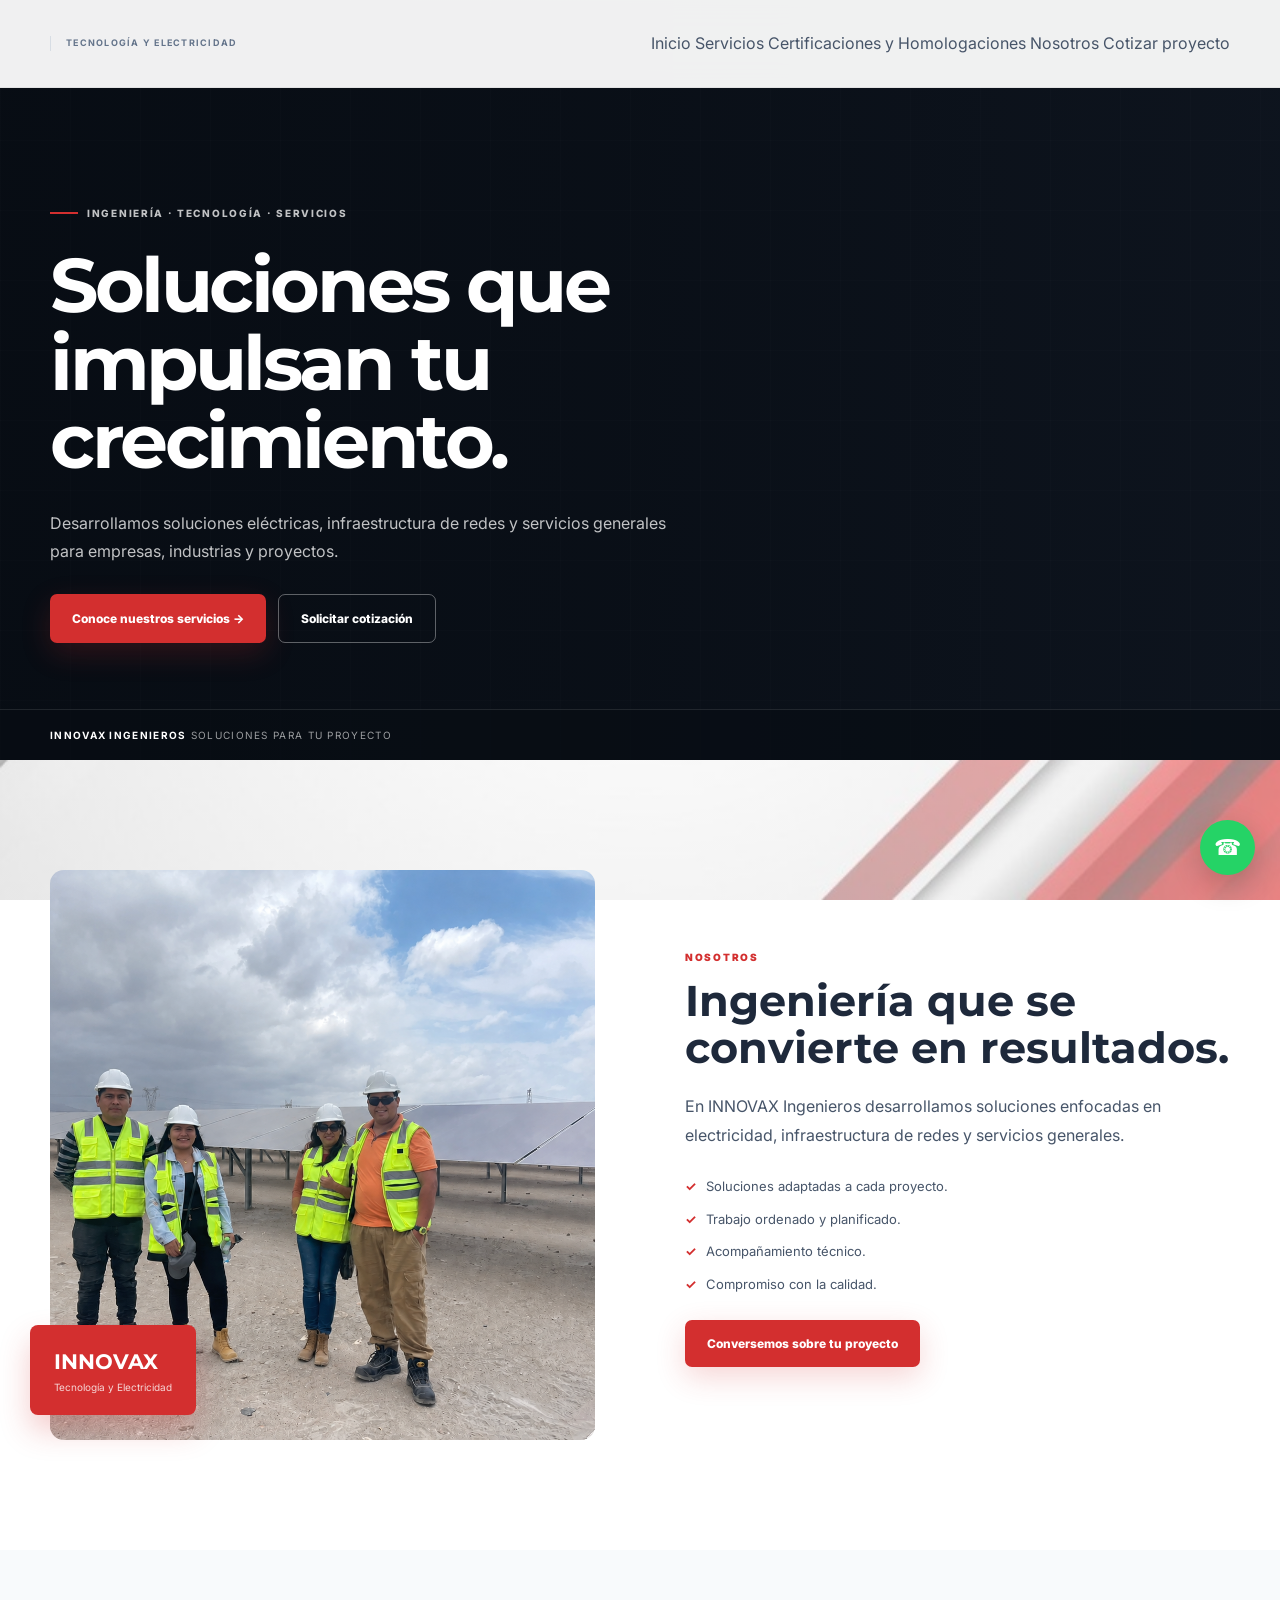
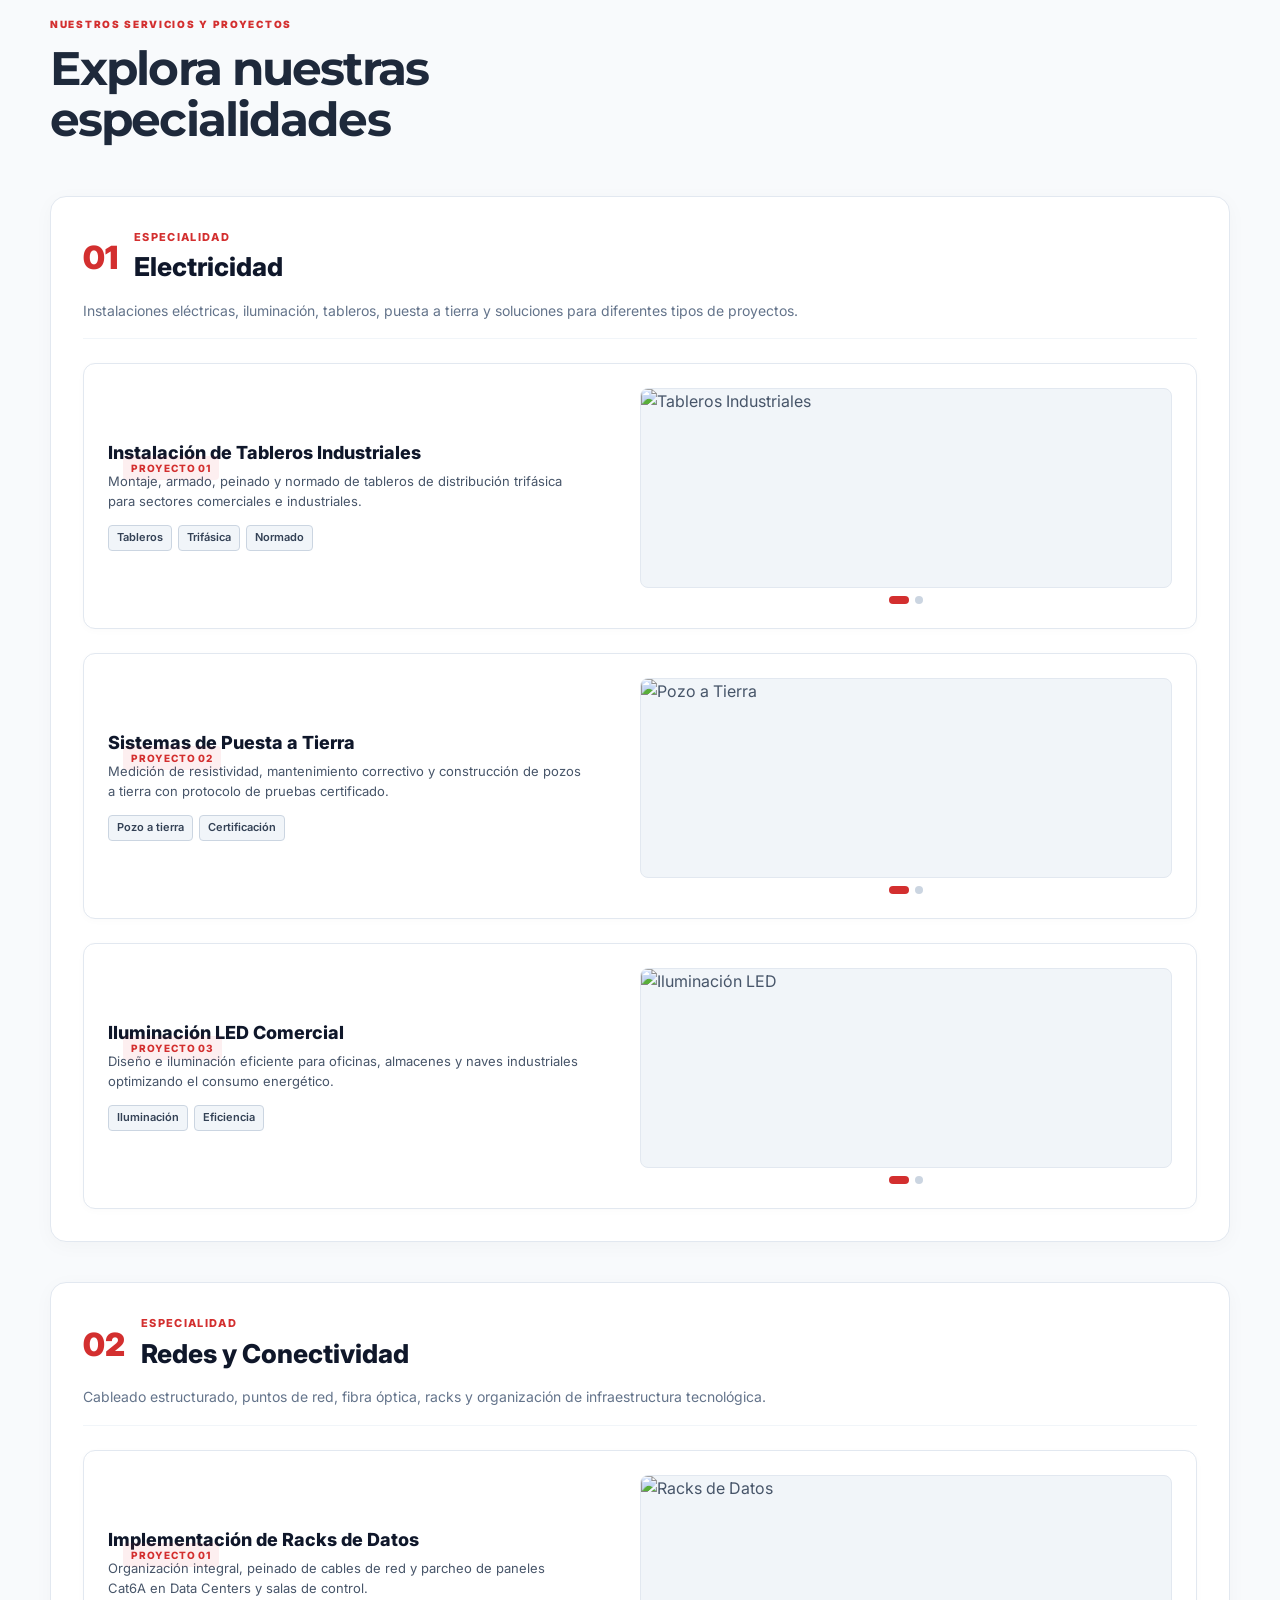
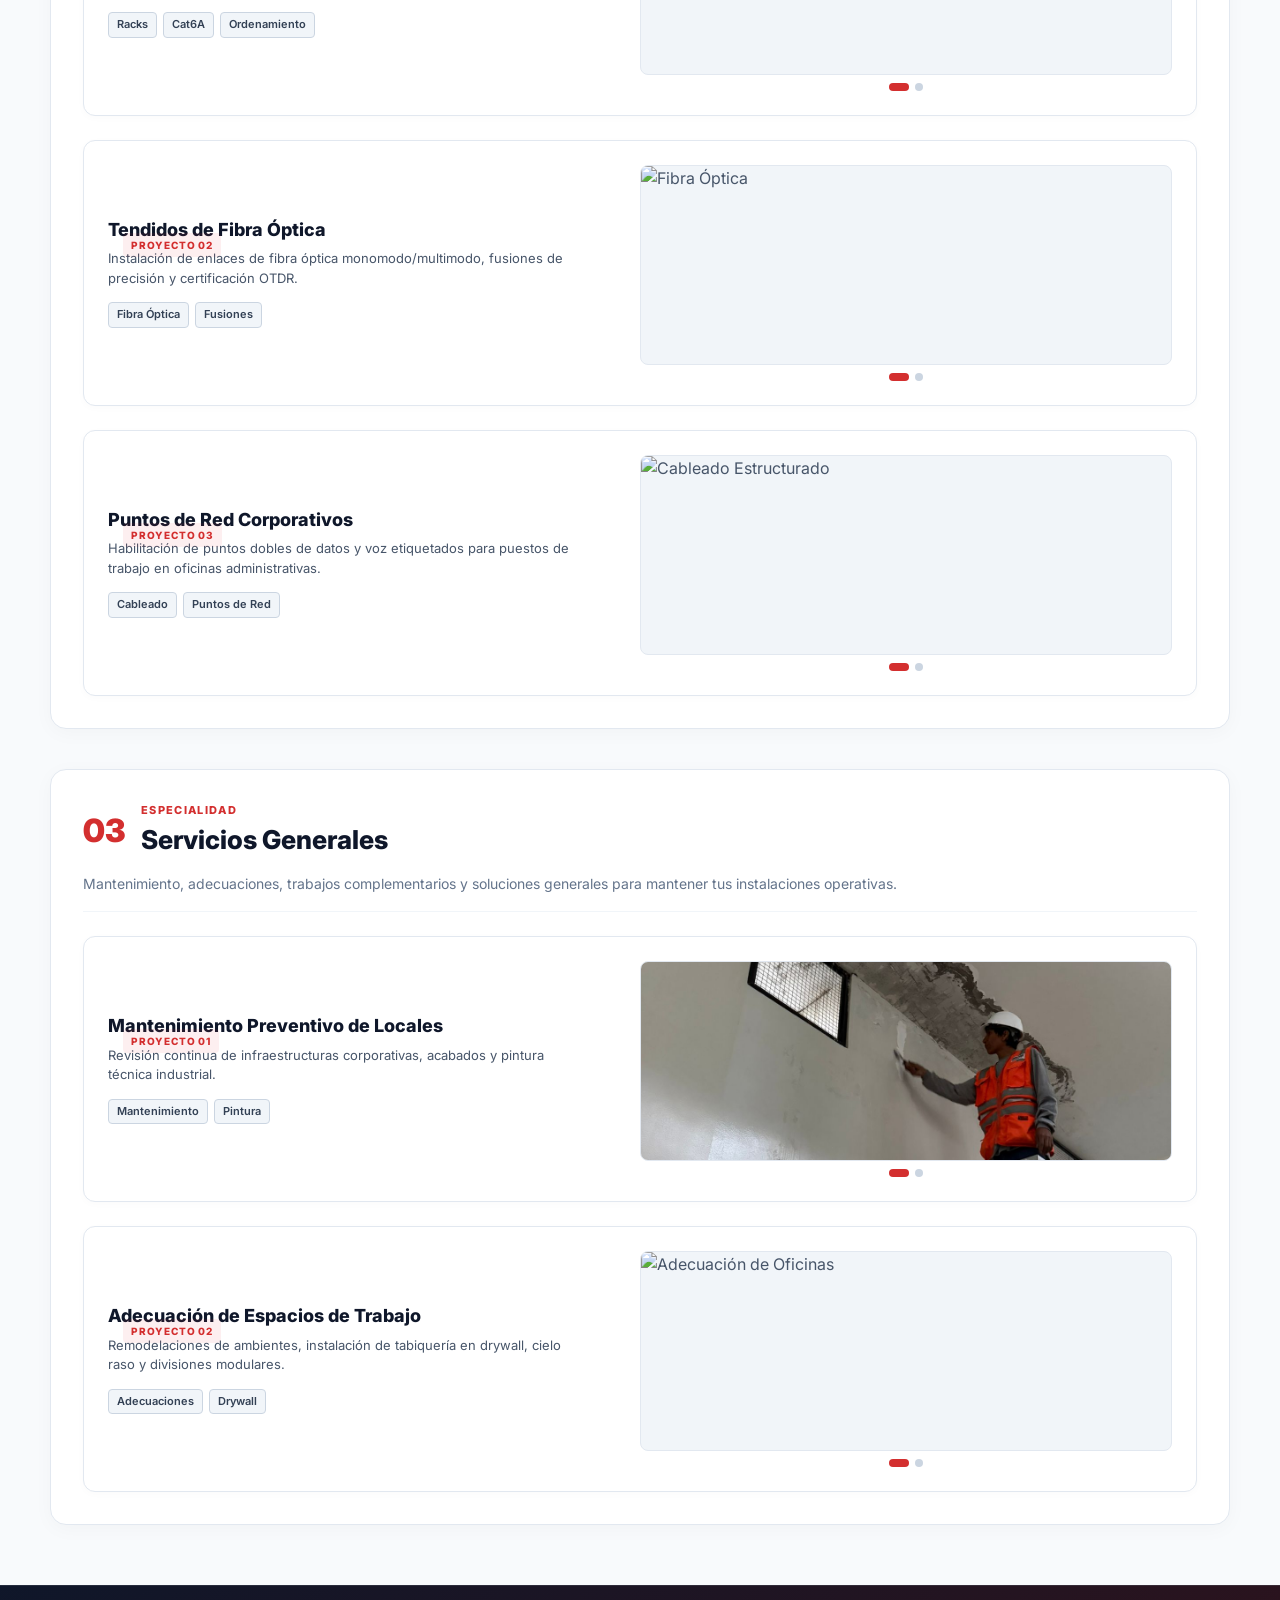
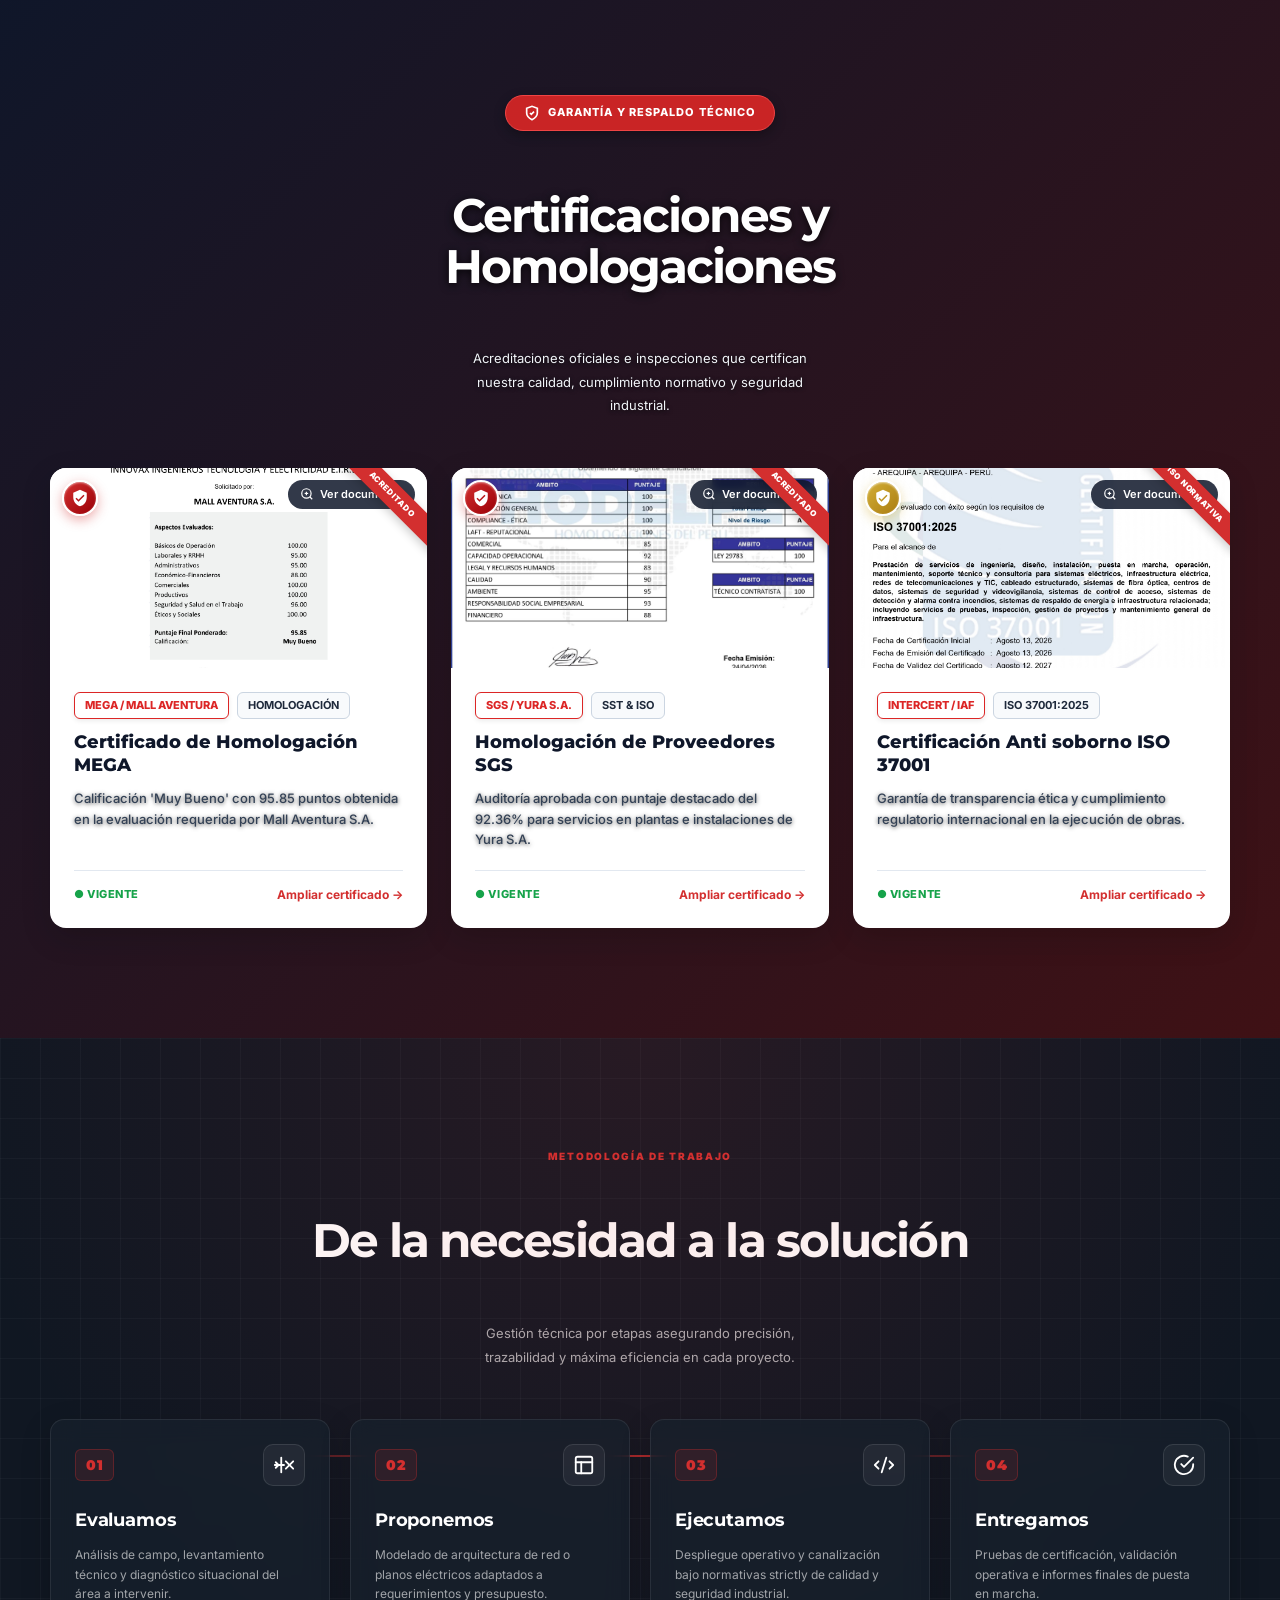
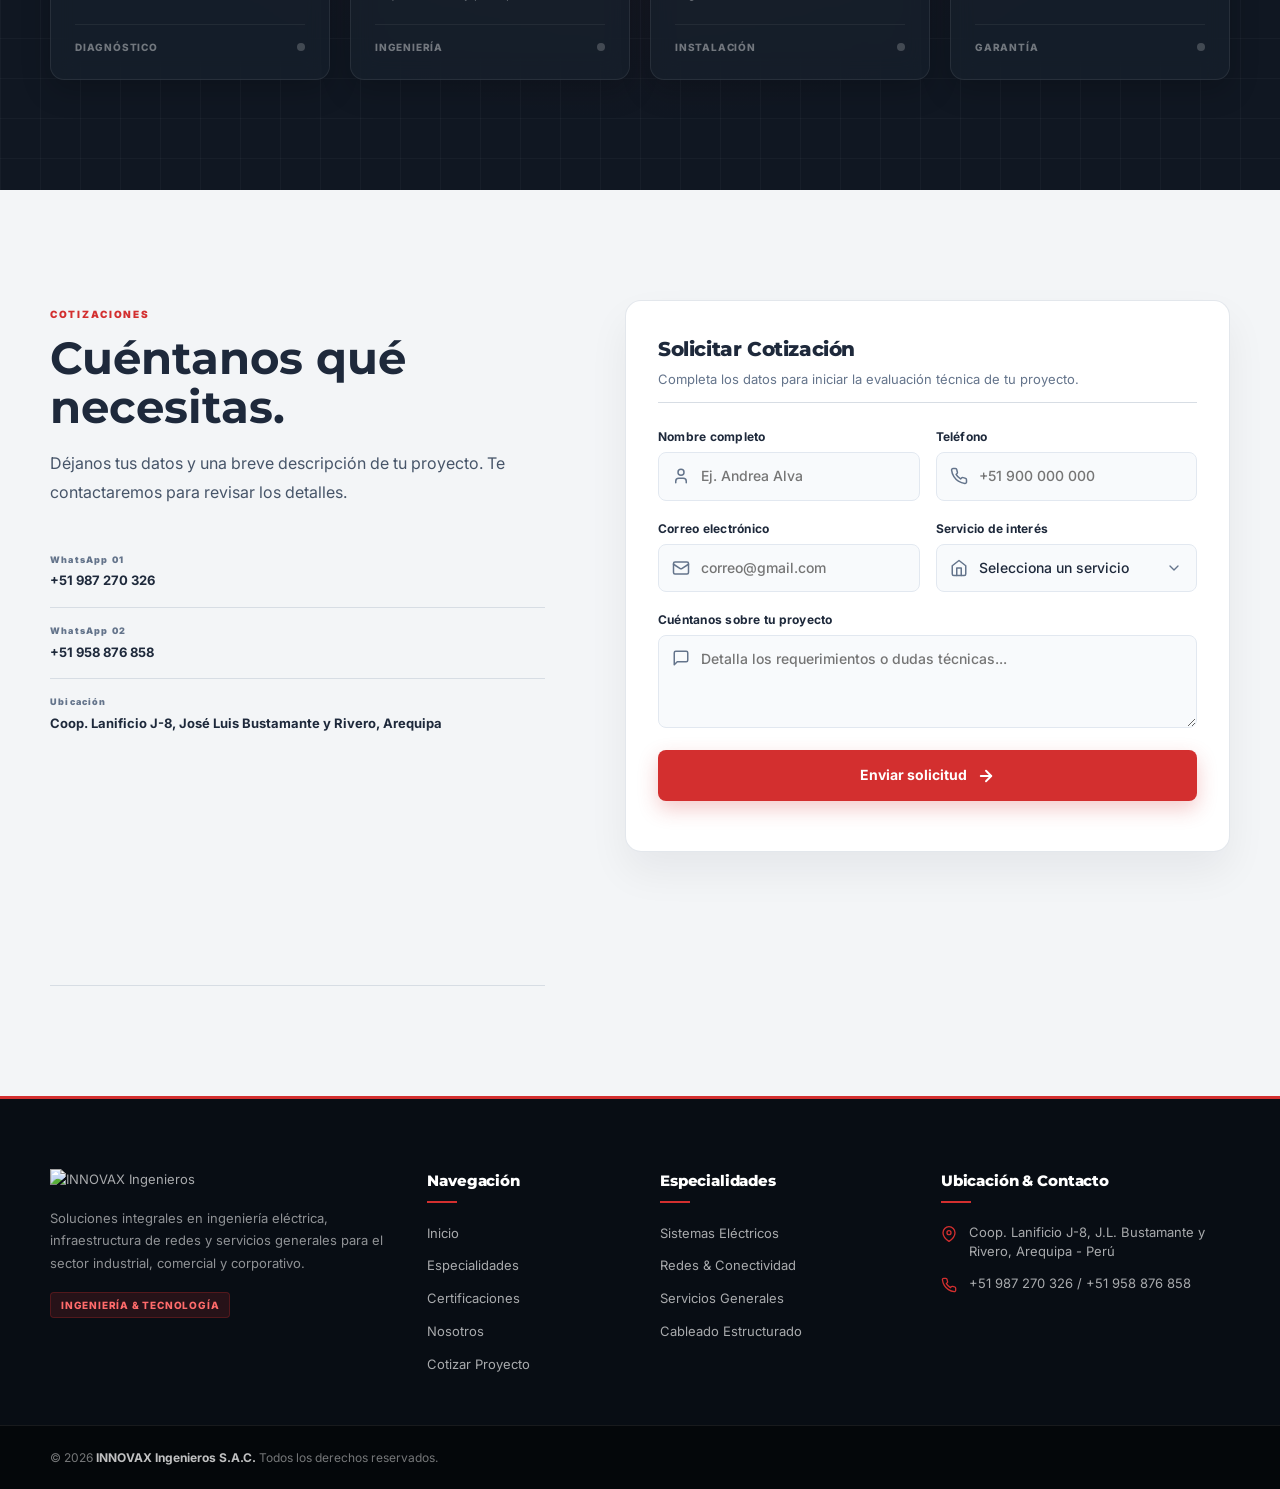
==== commit 6132f706: "Tus cambios para la version 3" ====
--- a/index.html
+++ b/index.html
@@ -81,7 +81,7 @@
       <div class="eyebrow">
         <i></i> INGENIERÍA · TECNOLOGÍA · SERVICIOS
       </div>
-      <h1>Soluciones que <br><strong>conectan y energizan</strong><br>tu proyecto.</h1>
+      <h1>Soluciones que <br><strong>impulsan tu crecimiento.</strong><br></h1>
       <p>Desarrollamos soluciones eléctricas, infraestructura de redes y servicios generales para empresas, industrias y proyectos.</p>
       
       <!-- Llamados a la acción (CTA) -->
@@ -96,300 +96,6 @@
   <div class="hero-bottom">
     <div class="hero-bottom-inner">
       <b>INNOVAX INGENIEROS</b> SOLUCIONES PARA TU PROYECTO
-    </div>
-  </div>
-</section>
-
-<!-- ==========================================
-     SECCIÓN INTRODUCCIÓN
-     ========================================== -->
-<section class="section intro">
-  <div class="container intro-grid">
-    <div class="reveal-slide-right">
-      <span class="section-kicker">INNOVAX INGENIEROS</span>
-      <h2>Tres especialidades. <br>Una solución integral.</h2>
-    </div>
-    <p class="reveal-slide-left">Organizamos nuestros servicios en tres grandes áreas para que puedas conocer fácilmente qué hacemos y descubrir proyectos reales realizados por nuestro equipo.</p>
-  </div>
-</section>
-
-<!-- ==========================================
-     SECCIÓN DE SERVICIOS Y ESPECIALIDADES
-     ========================================== -->
-<section class="section services-section" id="servicios">
-  <div class="container">
-    <div class="section-heading reveal-fade-up">
-      <div>
-        <span class="section-kicker">NUESTROS SERVICIOS</span>
-        <h2>Explora nuestras especialidades</h2>
-      </div>
-    </div>
-
-    <!-- Rejilla con las 3 especialidades principales -->
-    <div class="services-main-grid">
-
-      <!-- Tarjeta 01: Servicios Eléctricos -->
-      <a href="servicio.html?tipo=electrico" class="service-feature-card reveal-card" data-delay="100">
-        <div class="service-feature-image">
-          <img src="assets/electrico/luz-emerg2.jpeg" alt="Servicios eléctricos" onerror="this.onerror=null; this.src='assets/img/hero-bg-1.jpg';">
-          <span class="image-number">01</span>
-        </div>
-        <div class="service-feature-content">
-          <span class="service-small-label">ESPECIALIDAD</span>
-          <h3>Electricidad</h3>
-          <p>Instalaciones eléctricas, iluminación, tableros, puesta a tierra y soluciones para diferentes tipos de proyectos.</p>
-          <div class="service-tags">
-            <span>Instalaciones</span>
-            <span>Iluminación</span>
-            <span>Puesta a tierra</span>
-          </div>
-          <div class="service-link">
-            Explorar proyectos <b>→</b>
-          </div>
-        </div>
-      </a>
-
-      <!-- Tarjeta 02: Redes y Telecomunicaciones -->
-      <a href="servicio.html?tipo=redes" class="service-feature-card reveal-card" data-delay="250">
-        <div class="service-feature-image">
-          <img src="assets/red/red4.jpeg" alt="Servicios de redes" onerror="this.onerror=null; this.src='assets/img/hero-redes.jpg';">
-          <span class="image-number">02</span>
-        </div>
-        <div class="service-feature-content">
-          <span class="service-small-label">ESPECIALIDAD</span>
-          <h3>Redes</h3>
-          <p>Cableado estructurado, puntos de red, fibra óptica, racks y organización de infraestructura tecnológica.</p>
-          <div class="service-tags">
-            <span>Cableado</span>
-            <span>Fibra óptica</span>
-            <span>Racks</span>
-          </div>
-          <div class="service-link">
-            Explorar proyectos <b>→</b>
-          </div>
-        </div>
-      </a>
-
-      <!-- Tarjeta 03: Servicios Generales -->
-      <a href="servicio.html?tipo=generales" class="service-feature-card reveal-card" data-delay="400">
-        <div class="service-feature-image">
-          <img src="assets/servgen/gen1.jpeg" alt="Servicios generales" onerror="this.onerror=null; this.src='assets/img/hero-bg-1.jpg';">
-          <span class="image-number">03</span>
-        </div>
-        <div class="service-feature-content">
-          <span class="service-small-label">ESPECIALIDAD</span>
-          <h3>Servicios Generales</h3>
-          <p>Mantenimiento, adecuaciones, trabajos complementarios y soluciones generales para mantener tus instalaciones operativas.</p>
-          <div class="service-tags">
-            <span>Mantenimiento</span>
-            <span>Adecuaciones</span>
-            <span>Soporte</span>
-          </div>
-          <div class="service-link">
-            Explorar proyectos <b>→</b>
-          </div>
-        </div>
-      </a>
-
-    </div>
-  </div>
-</section>
-
-<!-- ==========================================
-     SECCIÓN CERTIFICACIONES Y HOMOLOGACIONES
-     ========================================== -->
-<section class="section certs-showcase-v2" id="certificaciones">
-  <!-- Video de fondo con efecto superpuesto -->
-  <video class="cert-bg-video" autoplay loop muted playsinline>
-    <source src="assets/video/videof.mp4" type="video/mp4">
-  </video>
-  <div class="cert-bg-overlay"></div>
-
-  <div class="container certs-content-wrapper">
-    
-    <div class="section-heading centered reveal-zoom-in">
-      <span class="cert-badge-kicker">
-        <svg xmlns="http://www.w3.org/2000/svg" width="16" height="16" viewBox="0 0 24 24" fill="none" stroke="currentColor" stroke-width="2.5"><path d="M12 22s8-4 8-10V5l-8-3-8 3v7c0 6 8 10 8 10z"/><path d="m9 12 2 2 4-4"/></svg>
-        GARANTÍA Y RESPALDO TÉCNICO
-      </span>
-      <h2>Certificaciones y Homologaciones</h2>
-      <p>Acreditaciones oficiales e inspecciones que certifican nuestra calidad, cumplimiento normativo y seguridad industrial.</p>
-    </div>
-
-    <!-- Muestra interactiva de certificaciones obtenidas -->
-    <div class="certs-grid-v2">
-
-      <!-- Certificado 01: MEGA -->
-      <div class="cert-card-v2 reveal-card" data-delay="100" onclick="openCertModal('assets/img/cert1.jpg', 'Certificado de Homologación MEGA', 'Solicitado por Mall Aventura S.A. | Calificación: Muy Bueno (95.85 ptos.)', 'Evaluación integral en operación, seguridad y salud en el trabajo, aspectos financieros y productivos.')">
-        <div class="cert-ribbon"><span>ACREDITADO</span></div>
-        <div class="cert-preview-box">
-          <div class="cert-badge-floating" title="Certificación Oficial Verificada">
-            <svg xmlns="http://www.w3.org/2000/svg" width="18" height="18" viewBox="0 0 24 24" fill="currentColor"><path d="M12 1L3 5v6c0 5.55 3.84 10.74 9 12 5.16-1.26 9-5.45 9-12V5l-9-4zm-2 16l-4-4 1.41-1.41L10 14.17l6.59-6.59L18 9l-8 8z"/></svg>
-          </div>
-          <img src="assets/img/cert1.jpg" alt="Certificado de Homologación MEGA" onerror="this.onerror=null; this.src='https://images.unsplash.com/photo-1589829545856-d10d557cf95f?auto=format&fit=crop&w=600&q=80';">
-          <div class="cert-zoom-tag">
-            <svg xmlns="http://www.w3.org/2000/svg" width="14" height="14" viewBox="0 0 24 24" fill="none" stroke="currentColor" stroke-width="2"><circle cx="11" cy="11" r="8"/><path d="m21 21-4.3-4.3"/><path d="M11 8v6"/><path d="M8 11h6"/></svg>
-            <span>Ver documento</span>
-          </div>
-        </div>
-        <div class="cert-body-v2">
-          <div class="cert-tags-v2">
-            <span class="tag-red">MEGA / MALL AVENTURA</span>
-            <span class="tag-gray">HOMOLOGACIÓN</span>
-          </div>
-          <h3>Certificado de Homologación MEGA</h3>
-          <p>Calificación 'Muy Bueno' con 95.85 puntos obtenida en la evaluación requerida por Mall Aventura S.A.</p>
-          <div class="cert-footer-v2">
-            <span class="status-live">● VIGENTE</span>
-            <span class="cert-link-btn">Ampliar certificado →</span>
-          </div>
-        </div>
-      </div>
-
-      <!-- Certificado 02: SGS Yura -->
-      <div class="cert-card-v2 reveal-card" data-delay="250" onclick="openCertModal('assets/img/cert2.jpg', 'Homologación de Proveedores SGS', 'Solicitado por Yura S.A. (Grupo Gloria) | Calificación: Muy Bueno (92.36%)', 'Verificación de capacidad operativa, financiera, comercial y cumplimiento de sistemas de SST e ISO.')">
-        <div class="cert-ribbon"><span>ACREDITADO</span></div>
-        <div class="cert-preview-box">
-          <div class="cert-badge-floating" title="Certificación Oficial Verificada">
-            <svg xmlns="http://www.w3.org/2000/svg" width="18" height="18" viewBox="0 0 24 24" fill="currentColor"><path d="M12 1L3 5v6c0 5.55 3.84 10.74 9 12 5.16-1.26 9-5.45 9-12V5l-9-4zm-2 16l-4-4 1.41-1.41L10 14.17l6.59-6.59L18 9l-8 8z"/></svg>
-          </div>
-          <img src="assets/img/cert2.jpg" alt="Certificación SGS Yura" onerror="this.onerror=null; this.src='https://images.unsplash.com/photo-1589829545856-d10d557cf95f?auto=format&fit=crop&w=600&q=80';">
-          <div class="cert-zoom-tag">
-            <svg xmlns="http://www.w3.org/2000/svg" width="14" height="14" viewBox="0 0 24 24" fill="none" stroke="currentColor" stroke-width="2"><circle cx="11" cy="11" r="8"/><path d="m21 21-4.3-4.3"/><path d="M11 8v6"/><path d="M8 11h6"/></svg>
-            <span>Ver documento</span>
-          </div>
-        </div>
-        <div class="cert-body-v2">
-          <div class="cert-tags-v2">
-            <span class="tag-red">SGS / YURA S.A.</span>
-            <span class="tag-gray">SST & ISO</span>
-          </div>
-          <h3>Homologación de Proveedores SGS</h3>
-          <p>Auditoría aprobada con puntaje destacado del 92.36% para servicios en plantas e instalaciones de Yura S.A.</p>
-          <div class="cert-footer-v2">
-            <span class="status-live">● VIGENTE</span>
-            <span class="cert-link-btn">Ampliar certificado →</span>
-          </div>
-        </div>
-      </div>
-
-      <!-- Certificado 03: ISO 37001 -->
-      <div class="cert-card-v2 reveal-card" data-delay="400" onclick="openCertModal('assets/img/cert3.jpg', 'Certificado ISO 37001:2025 (INTERCERT)', 'Sistema de Gestión Anti soborno | Registro IC-AB-2608157', 'Acredita estándares internacionales en proyectos de ingeniería, electricidad, telecomunicaciones y mantenimiento.')">
-        <div class="cert-ribbon"><span>ISO NORMATIVA</span></div>
-        <div class="cert-preview-box">
-          <div class="cert-badge-floating gold-theme" title="Certificación Oficial ISO">
-            <svg xmlns="http://www.w3.org/2000/svg" width="18" height="18" viewBox="0 0 24 24" fill="currentColor"><path d="M12 1L3 5v6c0 5.55 3.84 10.74 9 12 5.16-1.26 9-5.45 9-12V5l-9-4zm-2 16l-4-4 1.41-1.41L10 14.17l6.59-6.59L18 9l-8 8z"/></svg>
-          </div>
-          <img src="assets/img/cert3.jpg" alt="Certificación ISO 37001 Intercert" onerror="this.onerror=null; this.src='https://images.unsplash.com/photo-1589829545856-d10d557cf95f?auto=format&fit=crop&w=600&q=80';">
-          <div class="cert-zoom-tag">
-            <svg xmlns="http://www.w3.org/2000/svg" width="14" height="14" viewBox="0 0 24 24" fill="none" stroke="currentColor" stroke-width="2"><circle cx="11" cy="11" r="8"/><path d="m21 21-4.3-4.3"/><path d="M11 8v6"/><path d="M8 11h6"/></svg>
-            <span>Ver documento</span>
-          </div>
-        </div>
-        <div class="cert-body-v2">
-          <div class="cert-tags-v2">
-            <span class="tag-red">INTERCERT / IAF</span>
-            <span class="tag-gray">ISO 37001:2025</span>
-          </div>
-          <h3>Certificación Anti soborno ISO 37001</h3>
-          <p>Garantía de transparencia ética y cumplimiento regulatorio internacional en la ejecución de obras.</p>
-          <div class="cert-footer-v2">
-            <span class="status-live">● VIGENTE</span>
-            <span class="cert-link-btn">Ampliar certificado →</span>
-          </div>
-        </div>
-      </div>
-
-    </div>
-  </div>
-</section>
-
-<!-- ==========================================
-     SECCIÓN METODOLOGÍA DE TRABAJO
-     ========================================== -->
-<section class="section process-section" id="proceso">
-  <div class="container">
-    <div class="section-heading centered reveal-fade-up">
-      <span class="section-kicker">METODOLOGÍA DE TRABAJO</span>
-      <h2>De la necesidad a la solución</h2>
-      <p>Gestión técnica por etapas asegurando precisión, trazabilidad y máxima eficiencia en cada proyecto.</p>
-    </div>
-
-    <!-- Flujo de pasos metodológicos -->
-    <div class="process-grid-tech">
-    
-      <!-- Paso 1: Evaluación -->
-      <div class="tech-step-card reveal-card" data-delay="100">
-        <div class="step-header">
-          <span class="step-badge">01</span>
-          <div class="step-icon">
-            <svg xmlns="http://www.w3.org/2000/svg" width="22" height="22" viewBox="0 0 24 24" fill="none" stroke="currentColor" stroke-width="2" stroke-linecap="round" stroke-linejoin="round"><path d="M2 12h10"/><path d="M9 4v16"/><path d="m3 9 3 3-3 3"/><path d="M14 8 22 16"/><path d="M22 8 14 16"/></svg>
-          </div>
-        </div>
-        <div class="step-body">
-          <h3>Evaluamos</h3>
-          <p>Análisis de campo, levantamiento técnico y diagnóstico situacional del área a intervenir.</p>
-        </div>
-        <div class="step-footer">
-          <span class="status-tag">Diagnóstico</span>
-          <div class="connector-dot"></div>
-        </div>
-      </div>
-
-      <!-- Paso 2: Propuesta -->
-      <div class="tech-step-card reveal-card" data-delay="200">
-        <div class="step-header">
-          <span class="step-badge">02</span>
-          <div class="step-icon">
-            <svg xmlns="http://www.w3.org/2000/svg" width="22" height="22" viewBox="0 0 24 24" fill="none" stroke="currentColor" stroke-width="2" stroke-linecap="round" stroke-linejoin="round"><rect x="3" y="3" width="18" height="18" rx="2"/><path d="M3 9h18"/><path d="M9 21V9"/></svg>
-          </div>
-        </div>
-        <div class="step-body">
-          <h3>Proponemos</h3>
-          <p>Modelado de arquitectura de red o planos eléctricos adaptados a requerimientos y presupuesto.</p>
-        </div>
-        <div class="step-footer">
-          <span class="status-tag">Ingeniería</span>
-          <div class="connector-dot"></div>
-        </div>
-      </div>
-
-      <!-- Paso 3: Ejecución -->
-      <div class="tech-step-card reveal-card" data-delay="300">
-        <div class="step-header">
-          <span class="step-badge">03</span>
-          <div class="step-icon">
-            <svg xmlns="http://www.w3.org/2000/svg" width="22" height="22" viewBox="0 0 24 24" fill="none" stroke="currentColor" stroke-width="2" stroke-linecap="round" stroke-linejoin="round"><path d="m18 16 4-4-4-4"/><path d="m6 8-4 4 4 4"/><path d="m14.5 4-5 16"/></svg>
-          </div>
-        </div>
-        <div class="step-body">
-          <h3>Ejecutamos</h3>
-          <p>Despliegue operativo y canalización bajo normativas strictly de calidad y seguridad industrial.</p>
-        </div>
-        <div class="step-footer">
-          <span class="status-tag">Instalación</span>
-          <div class="connector-dot"></div>
-        </div>
-      </div>
-
-      <!-- Paso 4: Entrega -->
-      <div class="tech-step-card reveal-card" data-delay="400">
-        <div class="step-header">
-          <span class="step-badge">04</span>
-          <div class="step-icon">
-            <svg xmlns="http://www.w3.org/2000/svg" width="22" height="22" viewBox="0 0 24 24" fill="none" stroke="currentColor" stroke-width="2" stroke-linecap="round" stroke-linejoin="round"><path d="M22 11.08V12a10 10 0 1 1-5.93-9.14"/><polyline points="22 4 12 14.01 9 11.01"/></svg>
-          </div>
-        </div>
-        <div class="step-body">
-          <h3>Entregamos</h3>
-          <p>Pruebas de certificación, validación operativa e informes finales de puesta en marcha.</p>
-        </div>
-        <div class="step-footer">
-          <span class="status-tag">Garantía</span>
-          <div class="connector-dot"></div>
-        </div>
-      </div>
-
     </div>
   </div>
 </section>
@@ -423,6 +129,523 @@
     </div>
   </div>
 </section>
+
+
+
+<!-- ==========================================
+     SECCIÓN DE SERVICIOS Y PROYECTOS POR ÁREA
+     ========================================== -->
+<section class="section services-section" id="servicios">
+  <div class="container">
+    
+    <div class="section-heading reveal-fade-up">
+      <div>
+        <span class="section-kicker">NUESTROS SERVICIOS Y PROYECTOS</span>
+        <h2>Explora nuestras especialidades</h2>
+      </div>
+    </div>
+
+    <div class="areas-wrapper">
+
+      <!-- ÁREA 1: ELECTRICIDAD -->
+      <article class="area-card reveal-card">
+        <div class="area-header">
+          <span class="area-number">01</span>
+          <div>
+            <span class="area-kicker">ESPECIALIDAD</span>
+            <h3 class="area-title">Electricidad</h3>
+          </div>
+        </div>
+
+        <p class="area-description">
+          Instalaciones eléctricas, iluminación, tableros, puesta a tierra y soluciones para diferentes tipos de proyectos.
+        </p>
+
+        <div class="projects-list-container">
+
+          <!-- Proyecto 1 -->
+          <div class="project-item-row">
+            <div class="project-info">
+              <span class="project-number">PROYECTO 01</span>
+              <h4>Instalación de Tableros Industriales</h4>
+              <p>Montaje, armado, peinado y normado de tableros de distribución trifásica para sectores comerciales e industriales.</p>
+              <div class="service-tags">
+                <span>Tableros</span>
+                <span>Trifásica</span>
+                <span>Normado</span>
+              </div>
+            </div>
+            <div class="project-slider">
+              <div class="slider-track">
+                <div class="slide active">
+                  <img src="assets/electrico/tablero1.jpeg" alt="Tableros Industriales" onerror="this.onerror=null; this.src='assets/img/hero-bg-1.jpg';">
+                </div>
+                <div class="slide">
+                  <img src="assets/electrico/luz-emerg2.jpeg" alt="Pruebas de Tablero" onerror="this.onerror=null; this.src='assets/img/hero-bg-1.jpg';">
+                </div>
+              </div>
+              <div class="carousel-dots">
+                <span class="dot active" onclick="currentSlide(this, 0)"></span>
+                <span class="dot" onclick="currentSlide(this, 1)"></span>
+              </div>
+            </div>
+          </div>
+
+          <!-- Proyecto 2 -->
+          <div class="project-item-row">
+            <div class="project-info">
+              <span class="project-number">PROYECTO 02</span>
+              <h4>Sistemas de Puesta a Tierra</h4>
+              <p>Medición de resistividad, mantenimiento correctivo y construcción de pozos a tierra con protocolo de pruebas certificado.</p>
+              <div class="service-tags">
+                <span>Pozo a tierra</span>
+                <span>Certificación</span>
+              </div>
+            </div>
+            <div class="project-slider">
+              <div class="slider-track">
+                <div class="slide active">
+                  <img src="assets/electrico/pozo1.jpeg" alt="Pozo a Tierra" onerror="this.onerror=null; this.src='assets/img/hero-bg-1.jpg';">
+                </div>
+                <div class="slide">
+                  <img src="assets/electrico/luz-emerg2.jpeg" alt="Medición de Ohmiaje" onerror="this.onerror=null; this.src='assets/img/hero-bg-1.jpg';">
+                </div>
+              </div>
+              <div class="carousel-dots">
+                <span class="dot active" onclick="currentSlide(this, 0)"></span>
+                <span class="dot" onclick="currentSlide(this, 1)"></span>
+              </div>
+            </div>
+          </div>
+
+          <!-- Proyecto 3 -->
+          <div class="project-item-row">
+            <div class="project-info">
+              <span class="project-number">PROYECTO 03</span>
+              <h4>Iluminación LED Comercial</h4>
+              <p>Diseño e iluminación eficiente para oficinas, almacenes y naves industriales optimizando el consumo energético.</p>
+              <div class="service-tags">
+                <span>Iluminación</span>
+                <span>Eficiencia</span>
+              </div>
+            </div>
+            <div class="project-slider">
+              <div class="slider-track">
+                <div class="slide active">
+                  <img src="assets/electrico/luz-emerg2.jpeg" alt="Iluminación LED" onerror="this.onerror=null; this.src='assets/img/hero-bg-1.jpg';">
+                </div>
+                <div class="slide">
+                  <img src="assets/electrico/tablero1.jpeg" alt="Sistemas LED" onerror="this.onerror=null; this.src='assets/img/hero-bg-1.jpg';">
+                </div>
+              </div>
+              <div class="carousel-dots">
+                <span class="dot active" onclick="currentSlide(this, 0)"></span>
+                <span class="dot" onclick="currentSlide(this, 1)"></span>
+              </div>
+            </div>
+          </div>
+
+        </div>
+      </article>
+
+      <!-- ÁREA 2: REDES Y TELECOMUNICACIONES -->
+      <article class="area-card reveal-card">
+        <div class="area-header">
+          <span class="area-number">02</span>
+          <div>
+            <span class="area-kicker">ESPECIALIDAD</span>
+            <h3 class="area-title">Redes y Conectividad</h3>
+          </div>
+        </div>
+
+        <p class="area-description">
+          Cableado estructurado, puntos de red, fibra óptica, racks y organización de infraestructura tecnológica.
+        </p>
+
+        <div class="projects-list-container">
+
+          <!-- Proyecto 1 -->
+          <div class="project-item-row">
+            <div class="project-info">
+              <span class="project-number">PROYECTO 01</span>
+              <h4>Implementación de Racks de Datos</h4>
+              <p>Organización integral, peinado de cables de red y parcheo de paneles Cat6A en Data Centers y salas de control.</p>
+              <div class="service-tags">
+                <span>Racks</span>
+                <span>Cat6A</span>
+                <span>Ordenamiento</span>
+              </div>
+            </div>
+            <div class="project-slider">
+              <div class="slider-track">
+                <div class="slide active">
+                  <img src="assets/red/red4.jpeg" alt="Racks de Datos" onerror="this.onerror=null; this.src='assets/img/hero-redes.jpg';">
+                </div>
+                <div class="slide">
+                  <img src="assets/red/red2.jpeg" alt="Peinado de Cables" onerror="this.onerror=null; this.src='assets/img/hero-redes.jpg';">
+                </div>
+              </div>
+              <div class="carousel-dots">
+                <span class="dot active" onclick="currentSlide(this, 0)"></span>
+                <span class="dot" onclick="currentSlide(this, 1)"></span>
+              </div>
+            </div>
+          </div>
+
+          <!-- Proyecto 2 -->
+          <div class="project-item-row">
+            <div class="project-info">
+              <span class="project-number">PROYECTO 02</span>
+              <h4>Tendidos de Fibra Óptica</h4>
+              <p>Instalación de enlaces de fibra óptica monomodo/multimodo, fusiones de precisión y certificación OTDR.</p>
+              <div class="service-tags">
+                <span>Fibra Óptica</span>
+                <span>Fusiones</span>
+              </div>
+            </div>
+            <div class="project-slider">
+              <div class="slider-track">
+                <div class="slide active">
+                  <img src="assets/red/red3.jpeg" alt="Fibra Óptica" onerror="this.onerror=null; this.src='assets/img/hero-redes.jpg';">
+                </div>
+                <div class="slide">
+                  <img src="assets/red/red4.jpeg" alt="Certificación" onerror="this.onerror=null; this.src='assets/img/hero-redes.jpg';">
+                </div>
+              </div>
+              <div class="carousel-dots">
+                <span class="dot active" onclick="currentSlide(this, 0)"></span>
+                <span class="dot" onclick="currentSlide(this, 1)"></span>
+              </div>
+            </div>
+          </div>
+
+          <!-- Proyecto 3 -->
+          <div class="project-item-row">
+            <div class="project-info">
+              <span class="project-number">PROYECTO 03</span>
+              <h4>Puntos de Red Corporativos</h4>
+              <p>Habilitación de puntos dobles de datos y voz etiquetados para puestos de trabajo en oficinas administrativas.</p>
+              <div class="service-tags">
+                <span>Cableado</span>
+                <span>Puntos de Red</span>
+              </div>
+            </div>
+            <div class="project-slider">
+              <div class="slider-track">
+                <div class="slide active">
+                  <img src="assets/red/red2.jpeg" alt="Cableado Estructurado" onerror="this.onerror=null; this.src='assets/img/hero-redes.jpg';">
+                </div>
+                <div class="slide">
+                  <img src="assets/red/red3.jpeg" alt="Puntos de Red" onerror="this.onerror=null; this.src='assets/img/hero-redes.jpg';">
+                </div>
+              </div>
+              <div class="carousel-dots">
+                <span class="dot active" onclick="currentSlide(this, 0)"></span>
+                <span class="dot" onclick="currentSlide(this, 1)"></span>
+              </div>
+            </div>
+          </div>
+
+        </div>
+      </article>
+
+      <!-- ÁREA 3: SERVICIOS GENERALES -->
+      <article class="area-card reveal-card">
+        <div class="area-header">
+          <span class="area-number">03</span>
+          <div>
+            <span class="area-kicker">ESPECIALIDAD</span>
+            <h3 class="area-title">Servicios Generales</h3>
+          </div>
+        </div>
+
+        <p class="area-description">
+          Mantenimiento, adecuaciones, trabajos complementarios y soluciones generales para mantener tus instalaciones operativas.
+        </p>
+
+        <div class="projects-list-container">
+
+          <!-- Proyecto 1 -->
+          <div class="project-item-row">
+            <div class="project-info">
+              <span class="project-number">PROYECTO 01</span>
+              <h4>Mantenimiento Preventivo de Locales</h4>
+              <p>Revisión continua de infraestructuras corporativas, acabados y pintura técnica industrial.</p>
+              <div class="service-tags">
+                <span>Mantenimiento</span>
+                <span>Pintura</span>
+              </div>
+            </div>
+            <div class="project-slider">
+              <div class="slider-track">
+                <div class="slide active">
+                  <img src="assets/servgen/gen1.jpeg" alt="Mantenimiento Preventivo" onerror="this.onerror=null; this.src='assets/img/hero-bg-1.jpg';">
+                </div>
+                <div class="slide">
+                  <img src="assets/servgen/gen3.jpeg" alt="Pintura Industrial" onerror="this.onerror=null; this.src='assets/img/hero-bg-1.jpg';">
+                </div>
+              </div>
+              <div class="carousel-dots">
+                <span class="dot active" onclick="currentSlide(this, 0)"></span>
+                <span class="dot" onclick="currentSlide(this, 1)"></span>
+              </div>
+            </div>
+          </div>
+
+          <!-- Proyecto 2 -->
+          <div class="project-item-row">
+            <div class="project-info">
+              <span class="project-number">PROYECTO 02</span>
+              <h4>Adecuación de Espacios de Trabajo</h4>
+              <p>Remodelaciones de ambientes, instalación de tabiquería en drywall, cielo raso y divisiones modulares.</p>
+              <div class="service-tags">
+                <span>Adecuaciones</span>
+                <span>Drywall</span>
+              </div>
+            </div>
+            <div class="project-slider">
+              <div class="slider-track">
+                <div class="slide active">
+                  <img src="assets/servgen/gen2.jpeg" alt="Adecuación de Oficinas" onerror="this.onerror=null; this.src='assets/img/hero-bg-1.jpg';">
+                </div>
+                <div class="slide">
+                  <img src="assets/servgen/gen1.jpeg" alt="Remodelación" onerror="this.onerror=null; this.src='assets/img/hero-bg-1.jpg';">
+                </div>
+              </div>
+              <div class="carousel-dots">
+                <span class="dot active" onclick="currentSlide(this, 0)"></span>
+                <span class="dot" onclick="currentSlide(this, 1)"></span>
+              </div>
+            </div>
+          </div>
+
+        </div>
+      </article>
+
+    </div>
+  </div>
+</section>
+
+<!-- Script sencillo para el carrusel de imágenes -->
+<script>
+  function currentSlide(dotElement, index) {
+    const sliderContainer = dotElement.closest('.project-slider');
+    const slides = sliderContainer.querySelectorAll('.slide');
+    const dots = sliderContainer.querySelectorAll('.dot');
+
+    slides.forEach((slide, i) => {
+      slide.classList.remove('active');
+      dots[i].classList.remove('active');
+      if (i === index) {
+        slide.classList.add('active');
+        dots[i].classList.add('active');
+      }
+    });
+  }
+</script>
+
+
+
+<!-- ==========================================
+     SECCIÓN CERTIFICACIONES Y HOMOLOGACIONES
+     ========================================== -->
+<section class="section certs-showcase-v2" id="certificaciones">
+  <!-- Video de fondo con efecto superpuesto -->
+  <video class="cert-bg-video" autoplay loop muted playsinline>
+    <source src="assets/video/videof.mp4" type="video/mp4">
+  </video>
+  <div class="cert-bg-overlay"></div>
+
+  <div class="container certs-content-wrapper">
+    
+    <div class="section-heading centered reveal-zoom-in">
+      <span class="cert-badge-kicker">
+        <svg xmlns="http://www.w3.org/2000/svg" width="16" height="16" viewBox="0 0 24 24" fill="none" stroke="currentColor" stroke-width="2.5"><path d="M12 22s8-4 8-10V5l-8-3-8 3v7c0 6 8 10 8 10z"/><path d="m9 12 2 2 4-4"/></svg>
+        GARANTÍA Y RESPALDO TÉCNICO
+      </span>
+      <h2>Certificaciones y Homologaciones</h2>
+      <p>Acreditaciones oficiales e inspecciones que certifican nuestra calidad, cumplimiento normativo y seguridad industrial.</p>
+    </div>
+
+    <!-- Muestra interactiva de certificaciones obtenidas -->
+    <div class="certs-grid-v2">
+
+      <!-- Certificado 01: MEGA -->
+      <div class="cert-card-v2 reveal-card" data-delay="100" onclick="openCertModal('assets/img/cert1.jpg', 'Certificado de Homologación MEGA', 'Solicitado por Mall Aventura S.A. | Calificación: Muy Bueno (95.85 ptos.)', 'Evaluación integral en operación, seguridad y salud en el trabajo, aspectos financieros y productivos.')">
+        <div class="cert-ribbon"><span>ACREDITADO</span></div>
+        <div class="cert-preview-box">
+          <div class="cert-badge-floating" title="Certificación Oficial Verificada">
+            <svg xmlns="http://www.w3.org/2000/svg" width="18" height="18" viewBox="0 0 24 24" fill="currentColor"><path d="M12 1L3 5v6c0 5.55 3.84 10.74 9 12 5.16-1.26 9-5.45 9-12V5l-9-4zm-2 16l-4-4 1.41-1.41L10 14.17l6.59-6.59L18 9l-8 8z"/></svg>
+          </div>
+          <img src="assets/img/cert1.jpg" alt="Certificado de Homologación MEGA" onerror="this.onerror=null; this.src='https://images.unsplash.com/photo-1589829545856-d10d557cf95f?auto=format&fit=crop&w=600&q=80';">
+          <div class="cert-zoom-tag">
+            <svg xmlns="http://www.w3.org/2000/svg" width="14" height="14" viewBox="0 0 24 24" fill="none" stroke="currentColor" stroke-width="2"><circle cx="11" cy="11" r="8"/><path d="m21 21-4.3-4.3"/><path d="M11 8v6"/><path d="M8 11h6"/></svg>
+            <span>Ver documento</span>
+          </div>
+        </div>
+        <div class="cert-body-v2">
+          <div class="cert-tags-v2">
+            <span class="tag-red">MEGA / MALL AVENTURA</span>
+            <span class="tag-gray">HOMOLOGACIÓN</span>
+          </div>
+          <h3>Certificado de Homologación MEGA</h3>
+          <p>Calificación 'Muy Bueno' con 95.85 puntos obtenida en la evaluación requerida por Mall Aventura S.A.</p>
+          <div class="cert-footer-v2">
+            <span class="status-live">● VIGENTE</span>
+            <span class="cert-link-btn">Ampliar certificado →</span>
+          </div>
+        </div>
+      </div>
+
+      <!-- Certificado 02: SGS Yura -->
+      <div class="cert-card-v2 reveal-card" data-delay="250" onclick="openCertModal('assets/img/cert2.jpg', 'Homologación de Proveedores SGS', 'Solicitado por Yura S.A. (Grupo Gloria) | Calificación: Muy Bueno (92.36%)', 'Verificación de capacidad operativa, financiera, comercial y cumplimiento de sistemas de SST e ISO.')">
+        <div class="cert-ribbon"><span>ACREDITADO</span></div>
+        <div class="cert-preview-box">
+          <div class="cert-badge-floating" title="Certificación Oficial Verificada">
+            <svg xmlns="http://www.w3.org/2000/svg" width="18" height="18" viewBox="0 0 24 24" fill="currentColor"><path d="M12 1L3 5v6c0 5.55 3.84 10.74 9 12 5.16-1.26 9-5.45 9-12V5l-9-4zm-2 16l-4-4 1.41-1.41L10 14.17l6.59-6.59L18 9l-8 8z"/></svg>
+          </div>
+          <img src="assets/img/cert2.jpg" alt="Certificación SGS Yura" onerror="this.onerror=null; this.src='https://images.unsplash.com/photo-1589829545856-d10d557cf95f?auto=format&fit=crop&w=600&q=80';">
+          <div class="cert-zoom-tag">
+            <svg xmlns="http://www.w3.org/2000/svg" width="14" height="14" viewBox="0 0 24 24" fill="none" stroke="currentColor" stroke-width="2"><circle cx="11" cy="11" r="8"/><path d="m21 21-4.3-4.3"/><path d="M11 8v6"/><path d="M8 11h6"/></svg>
+            <span>Ver documento</span>
+          </div>
+        </div>
+        <div class="cert-body-v2">
+          <div class="cert-tags-v2">
+            <span class="tag-red">SGS / YURA S.A.</span>
+            <span class="tag-gray">SST & ISO</span>
+          </div>
+          <h3>Homologación de Proveedores SGS</h3>
+          <p>Auditoría aprobada con puntaje destacado del 92.36% para servicios en plantas e instalaciones de Yura S.A.</p>
+          <div class="cert-footer-v2">
+            <span class="status-live">● VIGENTE</span>
+            <span class="cert-link-btn">Ampliar certificado →</span>
+          </div>
+        </div>
+      </div>
+
+      <!-- Certificado 03: ISO 37001 -->
+      <div class="cert-card-v2 reveal-card" data-delay="400" onclick="openCertModal('assets/img/cert3.jpg', 'Certificado ISO 37001:2025 (INTERCERT)', 'Sistema de Gestión Anti soborno | Registro IC-AB-2608157', 'Acredita estándares internacionales en proyectos de ingeniería, electricidad, telecomunicaciones y mantenimiento.')">
+        <div class="cert-ribbon"><span>ISO NORMATIVA</span></div>
+        <div class="cert-preview-box">
+          <div class="cert-badge-floating gold-theme" title="Certificación Oficial ISO">
+            <svg xmlns="http://www.w3.org/2000/svg" width="18" height="18" viewBox="0 0 24 24" fill="currentColor"><path d="M12 1L3 5v6c0 5.55 3.84 10.74 9 12 5.16-1.26 9-5.45 9-12V5l-9-4zm-2 16l-4-4 1.41-1.41L10 14.17l6.59-6.59L18 9l-8 8z"/></svg>
+          </div>
+          <img src="assets/img/cert3.jpg" alt="Certificación ISO 37001 Intercert" onerror="this.onerror=null; this.src='https://images.unsplash.com/photo-1589829545856-d10d557cf95f?auto=format&fit=crop&w=600&q=80';">
+          <div class="cert-zoom-tag">
+            <svg xmlns="http://www.w3.org/2000/svg" width="14" height="14" viewBox="0 0 24 24" fill="none" stroke="currentColor" stroke-width="2"><circle cx="11" cy="11" r="8"/><path d="m21 21-4.3-4.3"/><path d="M11 8v6"/><path d="M8 11h6"/></svg>
+            <span>Ver documento</span>
+          </div>
+        </div>
+        <div class="cert-body-v2">
+          <div class="cert-tags-v2">
+            <span class="tag-red">INTERCERT / IAF</span>
+            <span class="tag-gray">ISO 37001:2025</span>
+          </div>
+          <h3>Certificación Anti soborno ISO 37001</h3>
+          <p>Garantía de transparencia ética y cumplimiento regulatorio internacional en la ejecución de obras.</p>
+          <div class="cert-footer-v2">
+            <span class="status-live">● VIGENTE</span>
+            <span class="cert-link-btn">Ampliar certificado →</span>
+          </div>
+        </div>
+      </div>
+
+    </div>
+  </div>
+</section>
+
+<!-- ==========================================
+     SECCIÓN METODOLOGÍA DE TRABAJO
+     ========================================== -->
+<section class="section process-section" id="proceso">
+  <div class="container">
+    <div class="section-heading centered reveal-fade-up">
+      <span class="section-kicker">METODOLOGÍA DE TRABAJO</span>
+      <h2>De la necesidad a la solución</h2>
+      <p>Gestión técnica por etapas asegurando precisión, trazabilidad y máxima eficiencia en cada proyecto.</p>
+    </div>
+
+    <!-- Flujo de pasos metodológicos -->
+    <div class="process-grid-tech">
+    
+      <!-- Paso 1: Evaluación -->
+      <div class="tech-step-card reveal-card" data-delay="100">
+        <div class="step-header">
+          <span class="step-badge">01</span>
+          <div class="step-icon">
+            <svg xmlns="http://www.w3.org/2000/svg" width="22" height="22" viewBox="0 0 24 24" fill="none" stroke="currentColor" stroke-width="2" stroke-linecap="round" stroke-linejoin="round"><path d="M2 12h10"/><path d="M9 4v16"/><path d="m3 9 3 3-3 3"/><path d="M14 8 22 16"/><path d="M22 8 14 16"/></svg>
+          </div>
+        </div>
+        <div class="step-body">
+          <h3>Evaluamos</h3>
+          <p>Análisis de campo, levantamiento técnico y diagnóstico situacional del área a intervenir.</p>
+        </div>
+        <div class="step-footer">
+          <span class="status-tag">Diagnóstico</span>
+          <div class="connector-dot"></div>
+        </div>
+      </div>
+
+      <!-- Paso 2: Propuesta -->
+      <div class="tech-step-card reveal-card" data-delay="200">
+        <div class="step-header">
+          <span class="step-badge">02</span>
+          <div class="step-icon">
+            <svg xmlns="http://www.w3.org/2000/svg" width="22" height="22" viewBox="0 0 24 24" fill="none" stroke="currentColor" stroke-width="2" stroke-linecap="round" stroke-linejoin="round"><rect x="3" y="3" width="18" height="18" rx="2"/><path d="M3 9h18"/><path d="M9 21V9"/></svg>
+          </div>
+        </div>
+        <div class="step-body">
+          <h3>Proponemos</h3>
+          <p>Modelado de arquitectura de red o planos eléctricos adaptados a requerimientos y presupuesto.</p>
+        </div>
+        <div class="step-footer">
+          <span class="status-tag">Ingeniería</span>
+          <div class="connector-dot"></div>
+        </div>
+      </div>
+
+      <!-- Paso 3: Ejecución -->
+      <div class="tech-step-card reveal-card" data-delay="300">
+        <div class="step-header">
+          <span class="step-badge">03</span>
+          <div class="step-icon">
+            <svg xmlns="http://www.w3.org/2000/svg" width="22" height="22" viewBox="0 0 24 24" fill="none" stroke="currentColor" stroke-width="2" stroke-linecap="round" stroke-linejoin="round"><path d="m18 16 4-4-4-4"/><path d="m6 8-4 4 4 4"/><path d="m14.5 4-5 16"/></svg>
+          </div>
+        </div>
+        <div class="step-body">
+          <h3>Ejecutamos</h3>
+          <p>Despliegue operativo y canalización bajo normativas strictly de calidad y seguridad industrial.</p>
+        </div>
+        <div class="step-footer">
+          <span class="status-tag">Instalación</span>
+          <div class="connector-dot"></div>
+        </div>
+      </div>
+
+      <!-- Paso 4: Entrega -->
+      <div class="tech-step-card reveal-card" data-delay="400">
+        <div class="step-header">
+          <span class="step-badge">04</span>
+          <div class="step-icon">
+            <svg xmlns="http://www.w3.org/2000/svg" width="22" height="22" viewBox="0 0 24 24" fill="none" stroke="currentColor" stroke-width="2" stroke-linecap="round" stroke-linejoin="round"><path d="M22 11.08V12a10 10 0 1 1-5.93-9.14"/><polyline points="22 4 12 14.01 9 11.01"/></svg>
+          </div>
+        </div>
+        <div class="step-body">
+          <h3>Entregamos</h3>
+          <p>Pruebas de certificación, validación operativa e informes finales de puesta en marcha.</p>
+        </div>
+        <div class="step-footer">
+          <span class="status-tag">Garantía</span>
+          <div class="connector-dot"></div>
+        </div>
+      </div>
+
+    </div>
+  </div>
+</section>
+
+
 
 <!-- ==========================================
      SECCIÓN COTIZACIONES Y CONTACTO
--- a/css/style.css
+++ b/css/style.css
@@ -476,209 +476,233 @@
   color: var(--body);
 }
 
+
+
 /* ==========================================================================
-   SECCIÓN DE SERVICIOS
+   ESTILOS FORZADOS: TEXTO IZQUIERDA Y FOTOS DERECHA (CARRUSEL LIMPIO)
    ========================================================================== */
 
 .services-section {
-  position: relative;
-  overflow: hidden;
-  background: linear-gradient(135deg, #eef1f4, #f8f9fa);
-}
-
-.services-main-grid {
-  display: grid;
-  grid-template-columns: repeat(3, 1fr);
-  gap: 22px;
-}
-
-/* Tarjeta de servicio */
-.service-feature-card {
-  background: #fff;
-  border: 1px solid var(--line);
+  padding: 60px 0;
+  background-color: #f8fafc;
+}
+
+.areas-wrapper {
+  display: flex;
+  flex-direction: column;
+  gap: 40px;
+}
+
+.area-card {
+  background: #ffffff;
+  border: 1px solid #e2e8f0;
   border-radius: 16px;
-  overflow: hidden;
-  box-shadow: 0 15px 40px rgba(0, 0, 0, .06);
-  transition: transform .45s cubic-bezier(.2, .8, .2, 1), border-color .45s cubic-bezier(.2, .8, .2, 1), box-shadow .45s cubic-bezier(.2, .8, .2, 1);
-}
-
-.service-feature-card:hover {
-  transform: translateY(-12px);
-  border-color: var(--red-border);
-  box-shadow: 0 30px 60px rgba(0, 0, 0, .13);
-}
-
-/* Imagen de la tarjeta */
-.service-feature-image {
-  height: 300px;
-  position: relative;
-  overflow: hidden;
-}
-
-.service-feature-image img {
-  width: 100%;
-  height: 100%;
-  object-fit: cover;
-  transition: transform .7s ease;
-}
-
-.service-feature-card:hover .service-feature-image img {
-  transform: scale(1.08);
-}
-
-/* Degradado inferior sobre la imagen */
-.service-feature-image::after {
-  content: "";
-  position: absolute;
-  inset: 0;
-  background: linear-gradient(transparent 50%, rgba(0, 0, 0, .5));
-}
-
-/* Número superpuesto en la imagen */
-.image-number {
-  position: absolute;
-  left: 20px;
-  bottom: 18px;
-  z-index: 2;
-  color: #fff;
-  font-family: Montserrat, sans-serif;
-  font-size: 38px;
+  padding: 32px;
+  box-shadow: 0 4px 20px rgba(0, 0, 0, 0.03);
+}
+
+.area-header {
+  display: flex;
+  align-items: center;
+  gap: 16px;
+  margin-bottom: 12px;
+}
+
+.area-number {
+  color: var(--red, #e63946);
+  font-size: 32px;
   font-weight: 900;
-}
-
-.service-feature-content {
-  padding: 30px;
-}
-
-.service-small-label {
-  color: var(--red);
-  font-size: 9px;
-  letter-spacing: .16em;
-  font-weight: 900;
-}
-
-.service-feature-card h3 {
-  margin: 10px 0 14px;
-  color: var(--text);
-  font-family: Montserrat, sans-serif;
-  font-size: 28px;
-  line-height: 1.1;
-}
-
-.service-feature-card p {
-  margin: 0 0 22px;
-  font-size: 13px;
-  line-height: 1.75;
-}
-
-/* Etiquetas/Pills de tecnologías o categorías */
+  line-height: 1;
+}
+
+.area-kicker {
+  color: var(--red, #e63946);
+  font-size: 11px;
+  letter-spacing: 0.12em;
+  font-weight: 800;
+  text-transform: uppercase;
+  display: block;
+}
+
+.area-title {
+  margin: 0;
+  font-size: 26px;
+  font-weight: 800;
+  color: #0f172a;
+}
+
+.area-description {
+  color: #64748b;
+  font-size: 14px;
+  line-height: 1.6;
+  margin: 0 0 24px 0;
+  padding-bottom: 16px;
+  border-bottom: 1px solid #f1f5f9;
+}
+
+.projects-list-container {
+  display: flex;
+  flex-direction: column;
+  gap: 24px;
+}
+
+/* CARCASA CONTENEDORA DE LA FILA */
+.project-item-row {
+  display: flex !important;
+  flex-direction: row !important;
+  justify-content: space-between !important;
+  align-items: center !important;
+  background: #ffffff !important;
+  border: 1px solid #e2e8f0 !important;
+  border-radius: 12px !important;
+  padding: 24px !important;
+  gap: 20px !important;
+  box-shadow: 0 2px 8px rgba(0, 0, 0, 0.02) !important;
+}
+
+/* --- COLUMNA IZQUIERDA --- */
+.project-info {
+  display: block !important;
+  visibility: visible !important;
+  opacity: 1 !important;
+  width: 45% !important;
+  min-width: 45% !important;
+  max-width: 45% !important;
+  height: auto !important;
+  position: relative !important;
+  z-index: 10 !important;
+}
+
+.project-number {
+  display: block !important;
+  width: max-content !important;
+  color: var(--red, #e63946) !important;
+  background: rgba(230, 57, 70, 0.08) !important;
+  font-size: 10px !important;
+  font-weight: 800 !important;
+  padding: 4px 8px !important;
+  border-radius: 4px !important;
+  margin-bottom: 6px !important;
+  letter-spacing: 0.08em !important;
+}
+
+.project-info h4 {
+  font-size: 18px !important;
+  font-weight: 800 !important;
+  color: #0f172a !important;
+  margin: 0 0 8px 0 !important;
+  line-height: 1.3 !important;
+  display: block !important;
+  visibility: visible !important;
+  opacity: 1 !important;
+}
+
+.project-info p {
+  font-size: 13px !important;
+  color: #475569 !important;
+  line-height: 1.5 !important;
+  margin: 0 0 14px 0 !important;
+  display: block !important;
+  visibility: visible !important;
+  opacity: 1 !important;
+}
+
 .service-tags {
-  display: flex;
-  flex-wrap: wrap;
-  gap: 6px;
-  margin-bottom: 25px;
+  display: flex !important;
+  flex-wrap: wrap !important;
+  gap: 6px !important;
 }
 
 .service-tags span {
-  padding: 6px 9px;
-  background: #f1f3f5;
-  border: 1px solid var(--line);
-  border-radius: 5px;
-  color: var(--text);
-  font-size: 10px;
-  font-weight: 700;
-}
-
-/* Enlace inferior de la tarjeta de servicio */
-.service-link {
-  padding-top: 17px;
-  border-top: 1px solid var(--line);
-  display: flex;
-  align-items: center;
-  justify-content: space-between;
-  color: var(--red);
-  font-size: 12px;
-  font-weight: 900;
-}
-
-.service-link b {
-  font-size: 20px;
-  transition: transform .3s ease;
-}
-
-.service-feature-card:hover .service-link b {
-  transform: translateX(7px);
-}
-
-/* ==========================================================================
-   SECCIÓN DE PROYECTOS / PORTAFOLIO
-   ========================================================================== */
-
-.projects-section {
-  background: #fff;
-}
-
-/* Disposición tipo cuadrícula con dimensiones variadas */
-.projects-grid {
-  display: grid;
-  grid-template-columns: 1.5fr 1fr 1fr;
-  grid-auto-rows: 350px;
-  gap: 18px;
-}
-
-.project-card {
-  position: relative;
-  overflow: hidden;
-  border-radius: 14px;
-  background: var(--dark);
-}
-
-.project-card img {
-  width: 100%;
-  height: 100%;
-  object-fit: cover;
-  transition: transform .7s ease;
-}
-
-.project-card::after {
-  content: "";
-  position: absolute;
-  inset: 0;
-  background: linear-gradient(transparent 35%, rgba(0, 0, 0, .85));
-}
-
-.project-card:hover img {
-  transform: scale(1.08);
-}
-
-.project-info {
-  position: absolute;
-  left: 25px;
-  right: 25px;
-  bottom: 24px;
-  z-index: 2;
-  color: #fff;
-}
-
-.project-info span {
-  color: #ff7777;
-  font-size: 9px;
-  font-weight: 900;
-  letter-spacing: .16em;
-}
-
-.project-info h3 {
-  margin: 7px 0;
-  font-family: Montserrat, sans-serif;
-  font-size: 20px;
-  line-height: 1.25;
-}
-
-.project-info small {
-  color: rgba(255, 255, 255, .75);
-  font-size: 10px;
-  font-weight: 700;
-}
+  background: #f1f5f9 !important;
+  border: 1px solid #cbd5e1 !important;
+  color: #334155 !important;
+  font-size: 11px !important;
+  font-weight: 600 !important;
+  padding: 3px 8px !important;
+  border-radius: 4px !important;
+  display: inline-block !important;
+}
+
+/* --- COLUMNA DERECHA: CARRUSEL LIMPIO --- */
+.project-slider {
+  display: block !important;
+  width: 50% !important;
+  min-width: 0 !important;
+  max-width: 50% !important;
+  position: relative !important;
+}
+
+.slider-track {
+  position: relative !important;
+  width: 100% !important;
+  height: 200px !important;
+  border-radius: 8px !important;
+  overflow: hidden !important;
+  border: 1px solid #e2e8f0 !important;
+  background: #f1f5f9 !important;
+}
+
+.slide {
+  position: absolute !important;
+  top: 0 !important;
+  left: 0 !important;
+  width: 100% !important;
+  height: 100% !important;
+  opacity: 0 !important;
+  visibility: hidden !important;
+  transition: opacity 0.4s ease-in-out !important;
+}
+
+.slide.active {
+  opacity: 1 !important;
+  visibility: visible !important;
+}
+
+.slide img {
+  width: 100% !important;
+  height: 100% !important;
+  object-fit: cover !important;
+  display: block !important;
+}
+
+/* PUNTOS DE NAVEGACIÓN */
+.carousel-dots {
+  display: flex !important;
+  justify-content: center !important;
+  gap: 6px !important;
+  margin-top: 8px !important;
+}
+
+.dot {
+  width: 8px !important;
+  height: 8px !important;
+  background-color: #cbd5e1 !important;
+  border-radius: 50% !important;
+  cursor: pointer !important;
+  transition: background-color 0.3s ease !important;
+  display: inline-block !important;
+}
+
+.dot.active {
+  background-color: var(--red, #e63946) !important;
+  width: 20px !important;
+  border-radius: 4px !important;
+}
+
+/* Responsive para pantallas chicas */
+@media (max-width: 850px) {
+  .project-item-row {
+    flex-direction: column !important;
+  }
+  
+  .project-info,
+  .project-slider {
+    width: 100% !important;
+    max-width: 100% !important;
+  }
+}
+
 
 /* ==========================================================================
    SECCIÓN DE CERTIFICACIONES V2 (Con Video de Fondo)
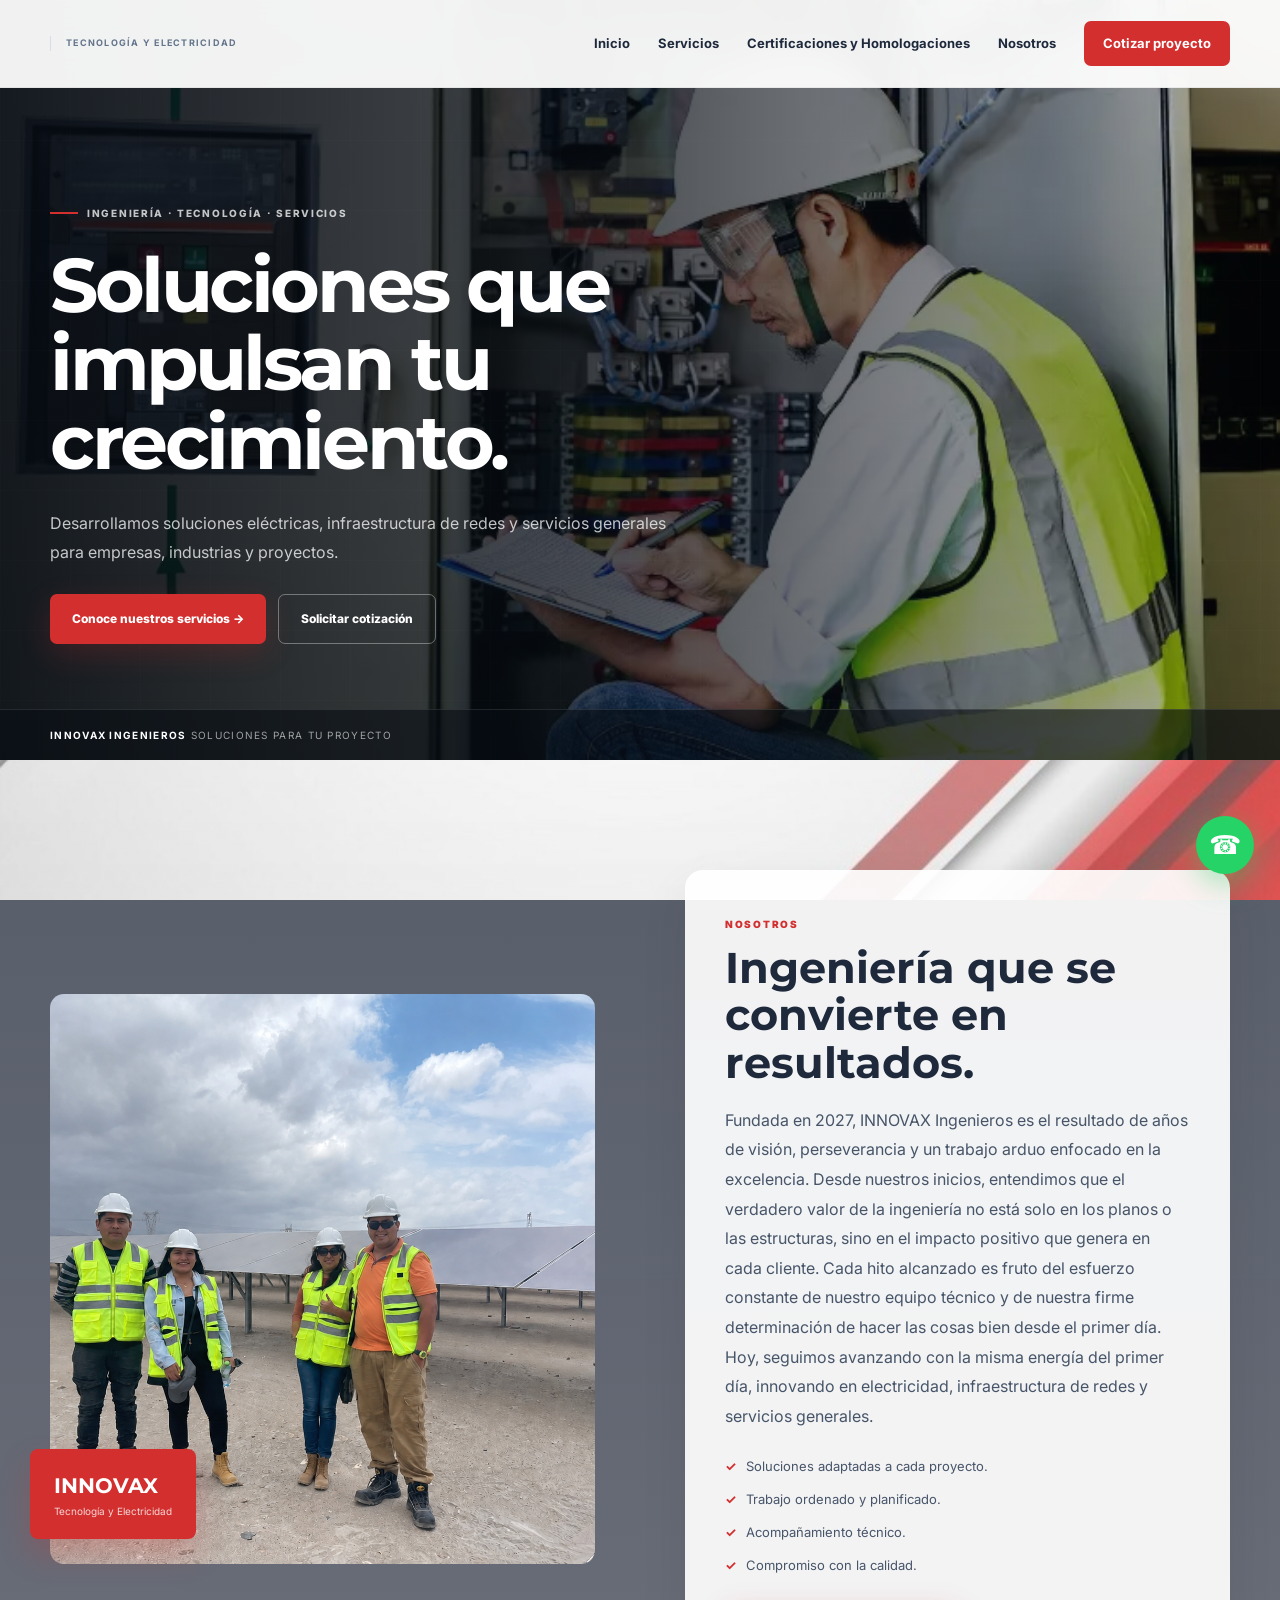
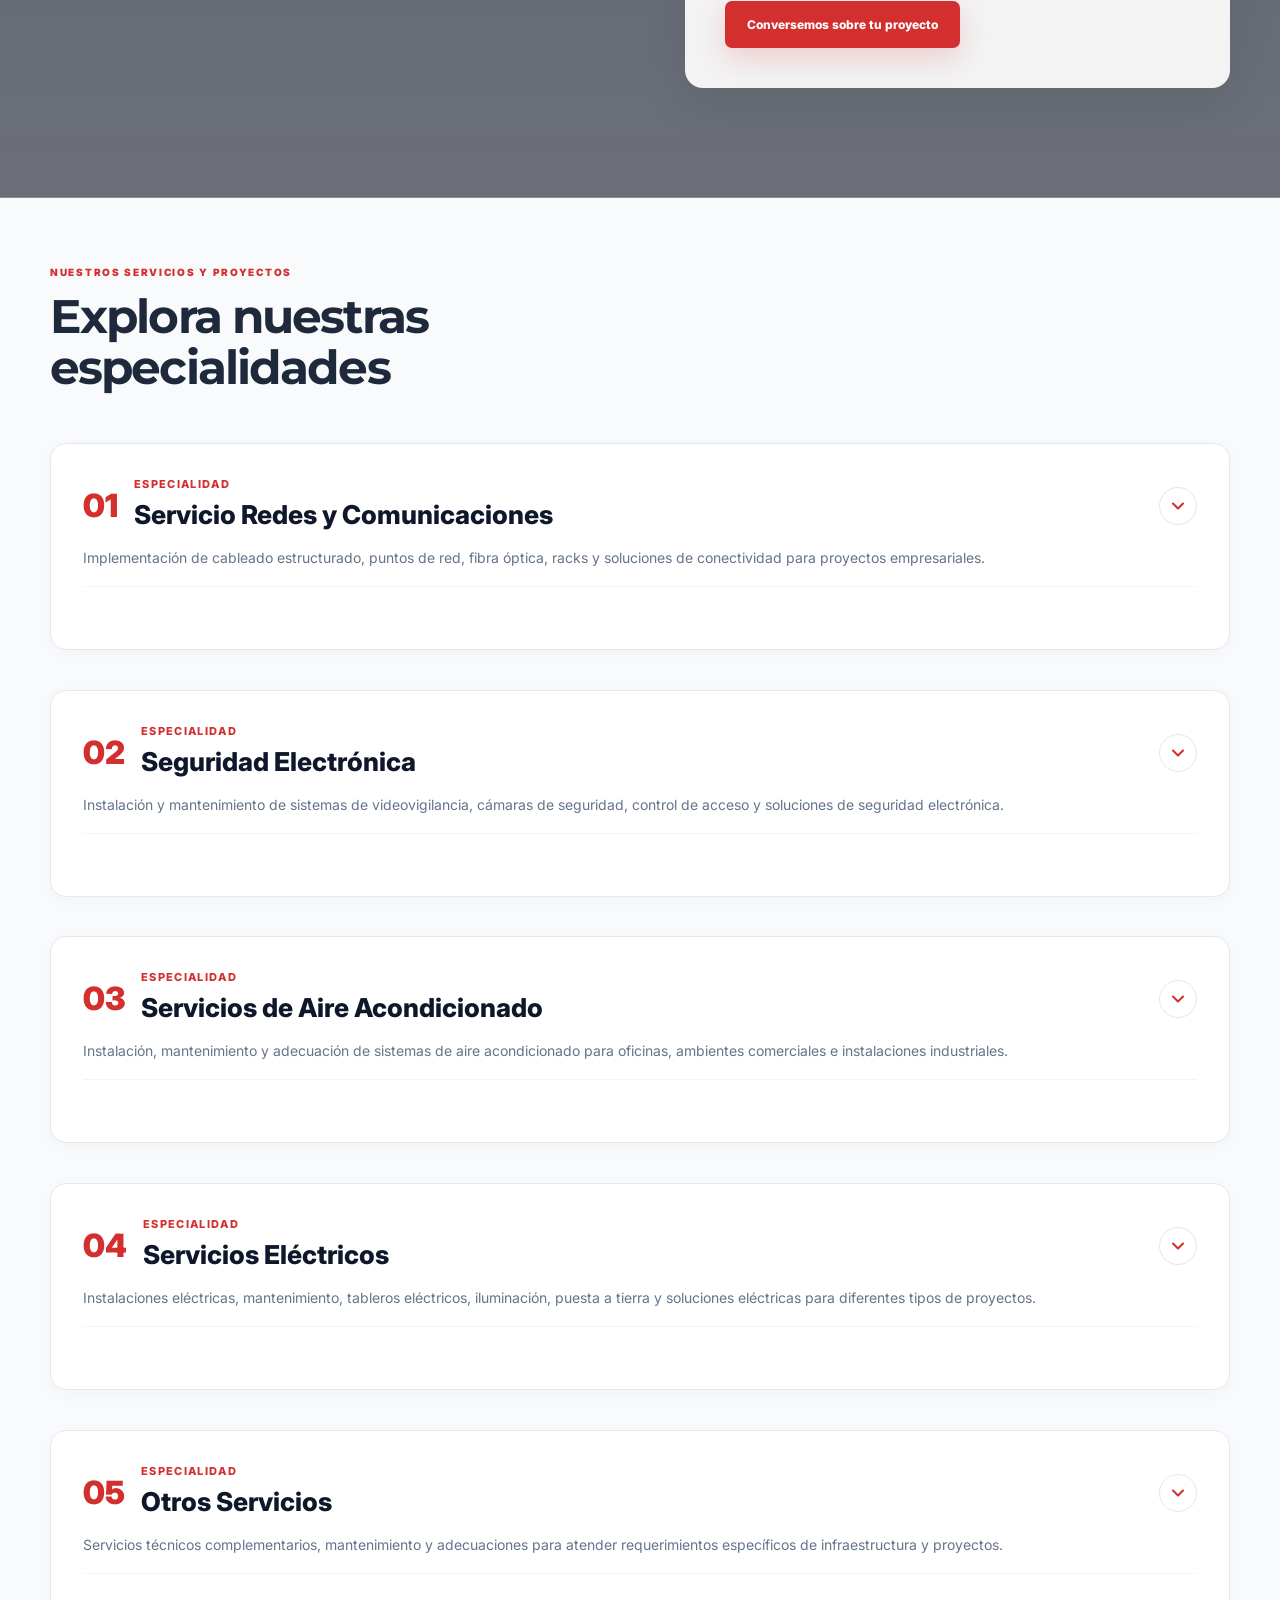
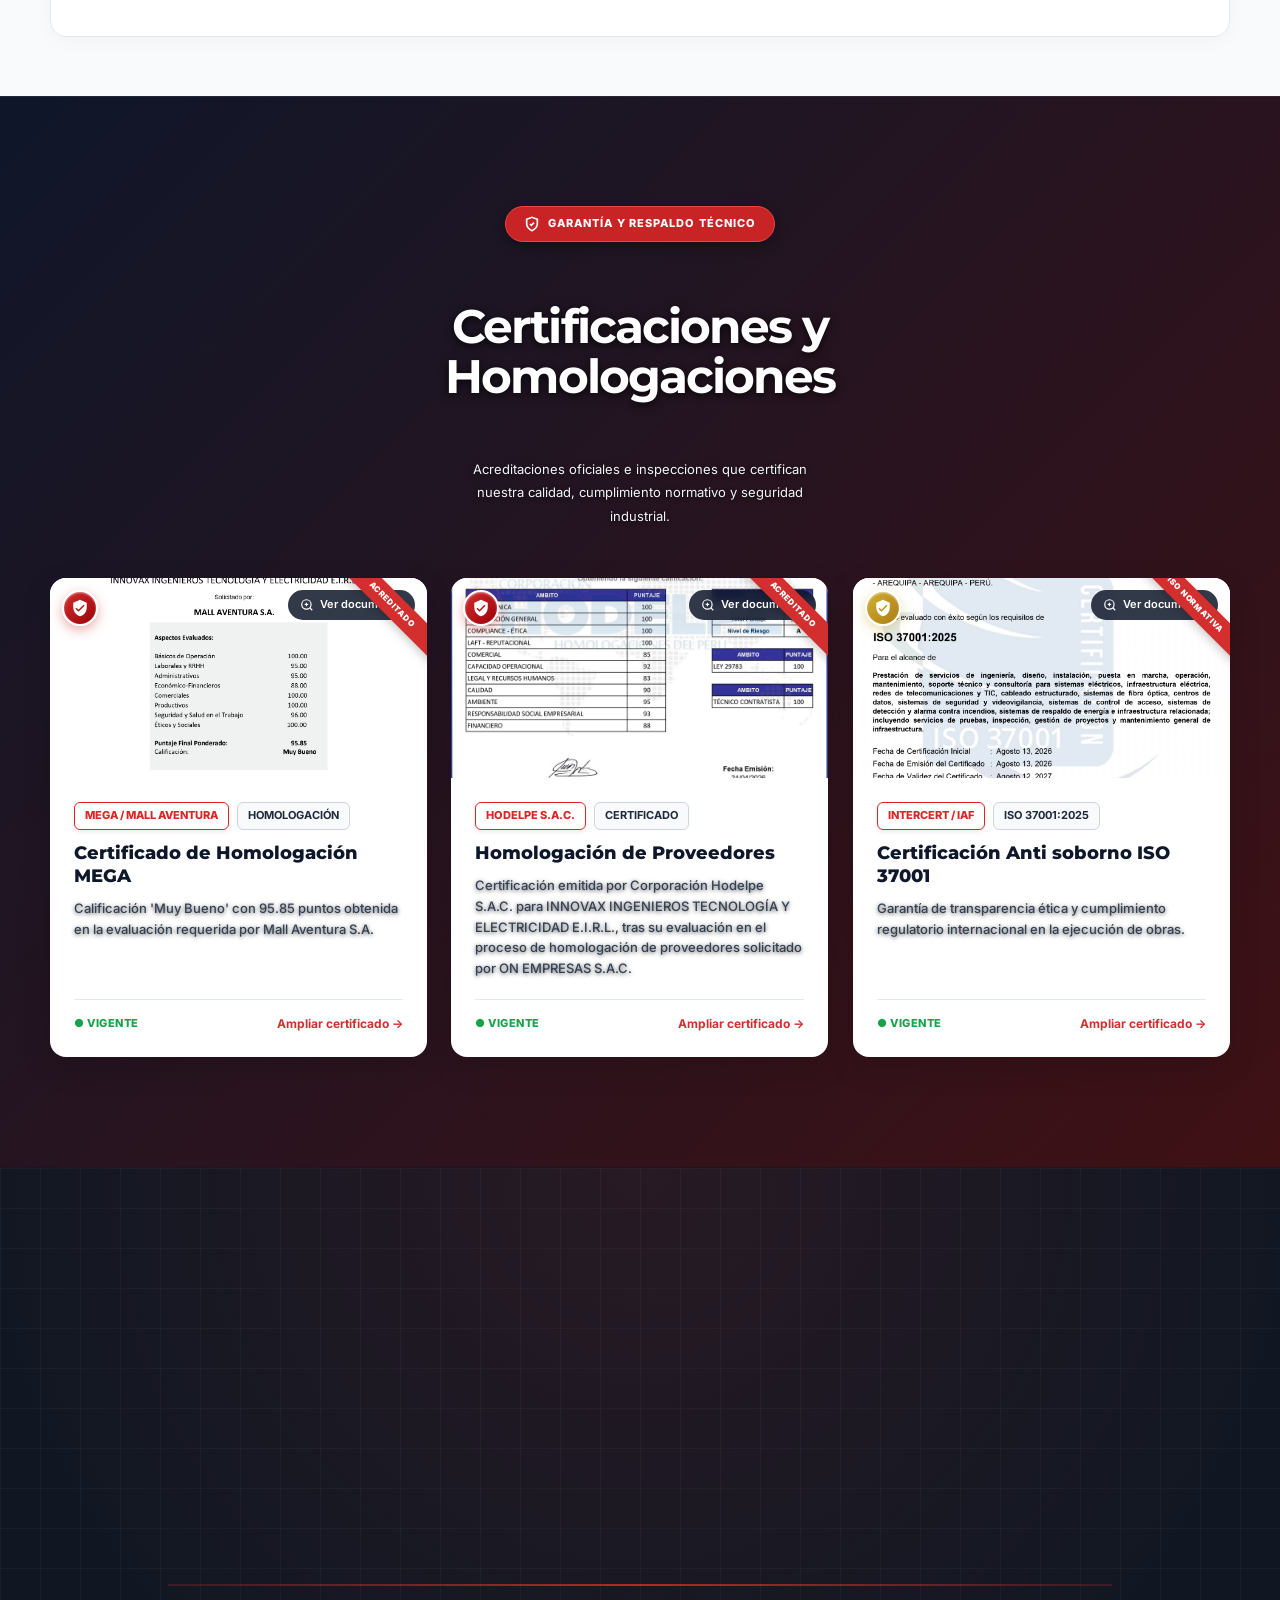
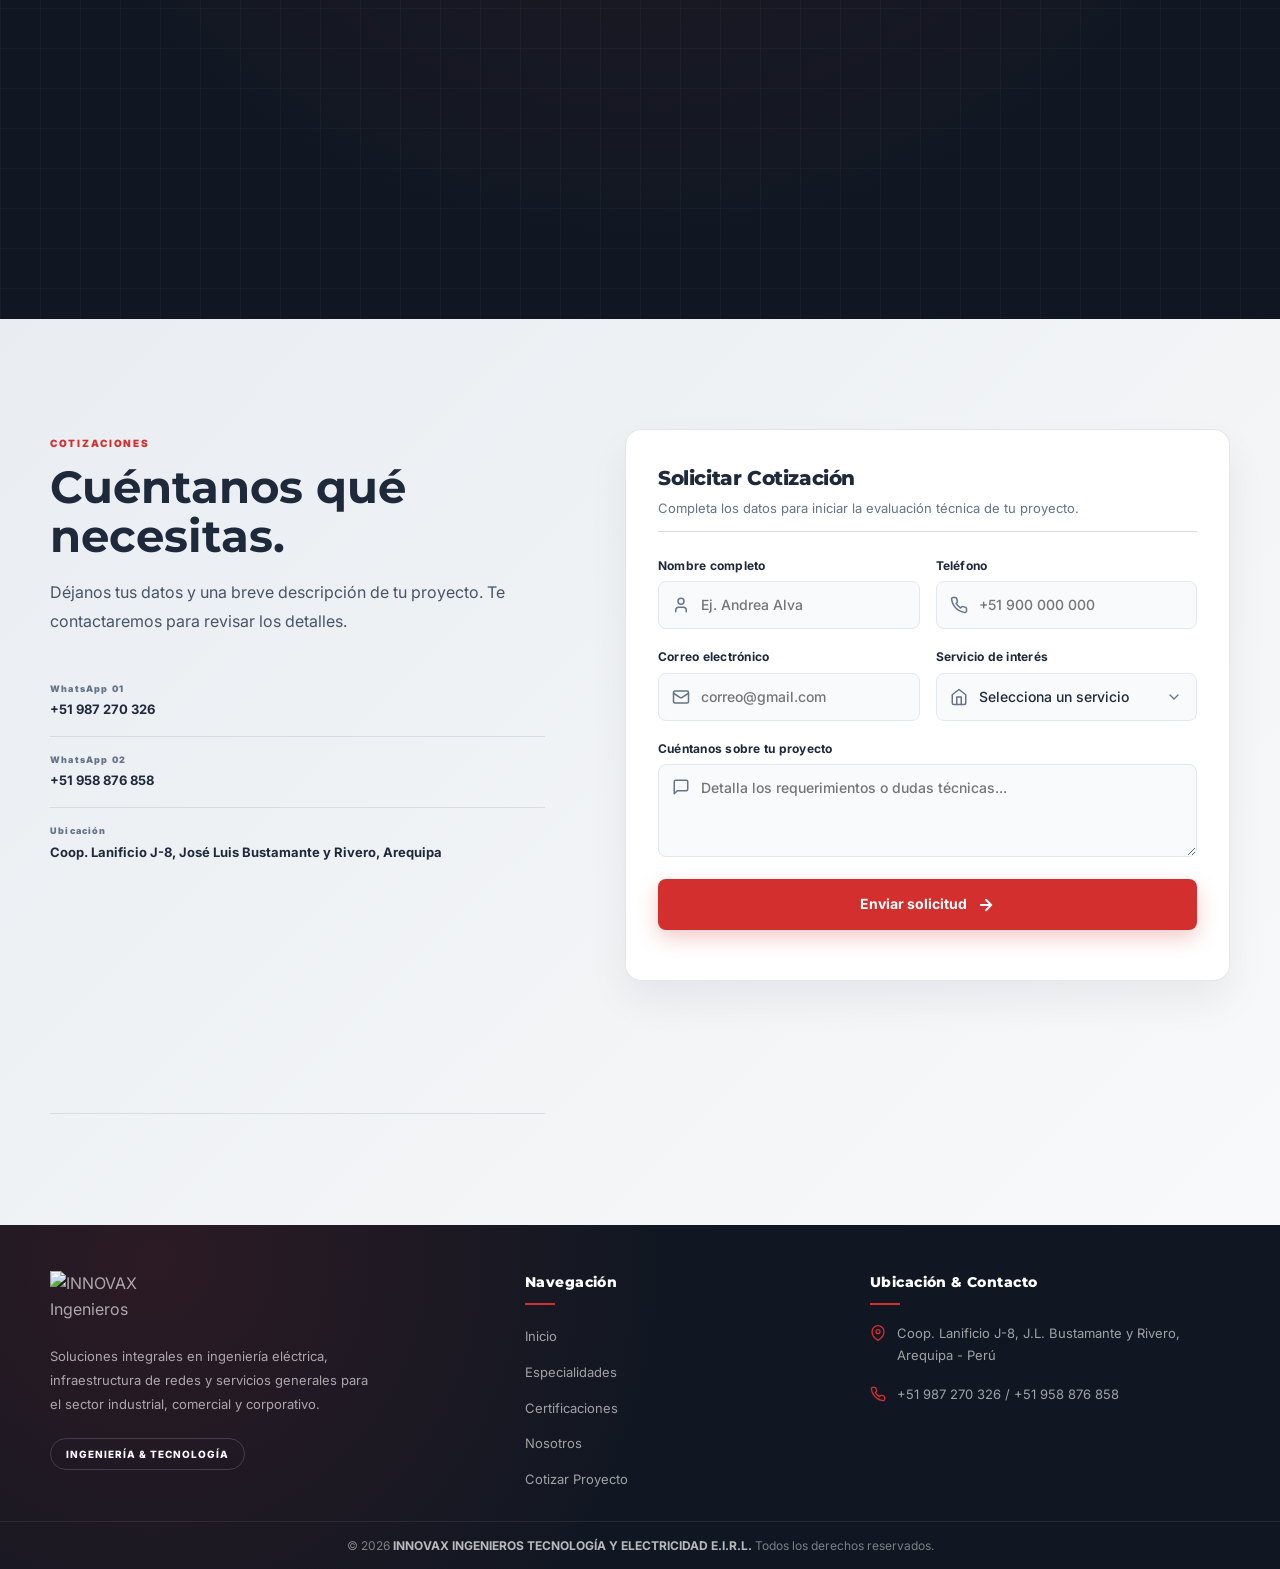
==== commit dfb1eb0e: "cambio de fotos y ordenamiento de textos de servicios" ====
--- a/index.html
+++ b/index.html
@@ -10,46 +10,37 @@
 <html lang="es">
 
 <head>
-  <!-- Configuración de caracteres y vista adaptable para dispositivos móviles -->
   <meta charset="UTF-8">
   <meta name="viewport" content="width=device-width, initial-scale=1.0">
-  
-  <!-- Título de la página y metadatos SEO -->
+
   <title>INNOVAX Ingenieros | Tecnología y Electricidad</title>
   <meta name="description" content="INNOVAX Ingenieros. Soluciones eléctricas, redes y servicios generales para proyectos.">
 
-  <!-- Favicon e inclusión de fuentes tipográficas externas -->
   <link rel="icon" href="assets/img/icono.png" type="image/png">
   <link rel="preconnect" href="https://fonts.googleapis.com">
   <link rel="preconnect" href="https://fonts.gstatic.com" crossorigin>
   <link href="https://fonts.googleapis.com/css2?family=Inter:wght@400;500;600;700;800&family=Montserrat:wght@600;700;800;900&display=swap" rel="stylesheet">
-  
-  <!-- Hoja de estilos principal -->
+
   <link rel="stylesheet" href="css/style.css">
 </head>
 
 <body>
 
-<!-- ==========================================
-     CABECERA Y NAVEGACIÓN PRINCIPAL
-     ========================================== -->
 <header class="site-header" id="header">
   <div class="container header-inner">
-    <!-- Logotipo principal de la empresa -->
+
     <a class="brand" href="index.html">
       <img src="assets/img/logo.png" alt="INNOVAX Ingenieros" class="brand-logo" onerror="this.style.display='none';">
       <span class="brand-caption">TECNOLOGÍA Y ELECTRICIDAD</span>
     </a>
 
-    <!-- Botón hamburguesa para la navegación móvil -->
     <button class="menu-toggle" id="menuToggle" aria-label="Abrir menú">
       <span></span>
       <span></span>
       <span></span>
     </button>
 
-    <!-- Menú de navegación principal con enlaces de ancla -->
-    <nav class="main-av" id="mainNav">
+    <nav class="main-nav" id="mainNav">
       <a href="#inicio">Inicio</a>
       <a href="#servicios">Servicios</a>
       <a href="#certificaciones">Certificaciones y Homologaciones</a>
@@ -61,21 +52,19 @@
 
 <main id="inicio">
 
-<!-- ==========================================
-     SECCIÓN HERO / BANNER PRINCIPAL
-     ========================================== -->
 <section class="hero">
-  <!-- Fondo con slider/imagen de presentación -->
   <div class="hero-slider">
+    <div class="slide active" style="background-image:url('assets/img/hero5.jpg')"></div>
+    <div class="slide active" style="background-image:url('assets/img/hero-red3.png')"></div>
+    <div class="slide active" style="background-image:url('assets/img/hero-red2.jpg')"></div>
+    <div class="slide active" style="background-image:url('assets/img/hero4.jpg')"></div>
+    <div class="slide active" style="background-image:url('assets/img/hero6.jpeg')"></div>
     <div class="slide active" style="background-image:url('assets/img/hero-redes.jpg')"></div>
-    <!--<div class="slide" style="background-image:url('assets/img/.jpg')"></div>-->
   </div>
 
-  <!-- Capas de superposición para efectos visuales -->
   <div class="hero-overlay"></div>
   <div class="hero-pattern"></div>
 
-  <!-- Contenido informativo del Hero -->
   <div class="container hero-content">
     <div class="hero-copy reveal-fade-up">
       <div class="eyebrow">
@@ -84,7 +73,6 @@
       <h1>Soluciones que <br><strong>impulsan tu crecimiento.</strong><br></h1>
       <p>Desarrollamos soluciones eléctricas, infraestructura de redes y servicios generales para empresas, industrias y proyectos.</p>
       
-      <!-- Llamados a la acción (CTA) -->
       <div class="hero-actions">
         <a href="#servicios" class="btn btn-primary">Conoce nuestros servicios →</a>
         <a href="#contacto" class="btn btn-outline">Solicitar cotización</a>
@@ -92,7 +80,6 @@
     </div>
   </div>
 
-  <!-- Franja decorativa inferior del Hero -->
   <div class="hero-bottom">
     <div class="hero-bottom-inner">
       <b>INNOVAX INGENIEROS</b> SOLUCIONES PARA TU PROYECTO
@@ -100,12 +87,10 @@
   </div>
 </section>
 
-<!-- ==========================================
-     SECCIÓN NOSOTROS / PRESENTACIÓN CORPORATIVA
-     ========================================== -->
 <section class="section about-section" id="nosotros">
+  <div class="about-bg-image" style="background-image:url('assets/img/fondo.jpeg')"></div>
+  <div class="about-bg-overlay"></div>
   <div class="container about-grid">
-    <!-- Imagen e insignias institucionales -->
     <div class="about-image-wrap reveal-slide-right">
       <img src="assets/img/hero-bg-1.png" alt="INNOVAX Ingenieros">
       <div class="about-badge">
@@ -114,11 +99,13 @@
       </div>
     </div>
 
-    <!-- Descripción y ventajas competitivas -->
     <div class="about-copy reveal-slide-left">
       <span class="section-kicker">NOSOTROS</span>
       <h2>Ingeniería que se convierte en resultados.</h2>
-      <p>En INNOVAX Ingenieros desarrollamos soluciones enfocadas en electricidad, infraestructura de redes y servicios generales.</p>
+      <p>Fundada en 2027, INNOVAX Ingenieros es el resultado de años de visión, perseverancia y un trabajo arduo enfocado en la excelencia. Desde nuestros inicios, 
+        entendimos que el verdadero valor de la ingeniería no está solo en los planos o las estructuras, sino en el impacto positivo que genera en cada cliente.
+        Cada hito alcanzado es fruto del esfuerzo constante de nuestro equipo técnico y de nuestra firme determinación de hacer las cosas bien desde el primer día. 
+        Hoy, seguimos avanzando con la misma energía del primer día, innovando en electricidad, infraestructura de redes y servicios generales.</p>
       <ul>
         <li><b>✓</b> Soluciones adaptadas a cada proyecto.</li>
         <li><b>✓</b> Trabajo ordenado y planificado.</li>
@@ -130,11 +117,6 @@
   </div>
 </section>
 
-
-
-<!-- ==========================================
-     SECCIÓN DE SERVICIOS Y PROYECTOS POR ÁREA
-     ========================================== -->
 <section class="section services-section" id="servicios">
   <div class="container">
     
@@ -147,147 +129,376 @@
 
     <div class="areas-wrapper">
 
-      <!-- ÁREA 1: ELECTRICIDAD -->
       <article class="area-card reveal-card">
-        <div class="area-header">
+        <button type="button" class="area-header">
           <span class="area-number">01</span>
           <div>
             <span class="area-kicker">ESPECIALIDAD</span>
-            <h3 class="area-title">Electricidad</h3>
-          </div>
-        </div>
+            <h3 class="area-title">Servicio Redes y Comunicaciones </h3>
+          </div>
+          <span class="area-toggle-icon" aria-hidden="true">
+            <svg xmlns="http://www.w3.org/2000/svg" width="20" height="20" viewBox="0 0 24 24" fill="none" stroke="currentColor" stroke-width="2.5" stroke-linecap="round" stroke-linejoin="round"><polyline points="6 9 12 15 18 9"></polyline></svg>
+          </span>
+        </button>
 
         <p class="area-description">
-          Instalaciones eléctricas, iluminación, tableros, puesta a tierra y soluciones para diferentes tipos de proyectos.
+          Implementación de cableado estructurado, puntos de red, fibra óptica, racks y soluciones de 
+          conectividad para proyectos empresariales.
         </p>
 
         <div class="projects-list-container">
-
-          <!-- Proyecto 1 -->
-          <div class="project-item-row">
-            <div class="project-info">
-              <span class="project-number">PROYECTO 01</span>
-              <h4>Instalación de Tableros Industriales</h4>
-              <p>Montaje, armado, peinado y normado de tableros de distribución trifásica para sectores comerciales e industriales.</p>
-              <div class="service-tags">
-                <span>Tableros</span>
-                <span>Trifásica</span>
-                <span>Normado</span>
-              </div>
-            </div>
-            <div class="project-slider">
-              <div class="slider-track">
-                <div class="slide active">
-                  <img src="assets/electrico/tablero1.jpeg" alt="Tableros Industriales" onerror="this.onerror=null; this.src='assets/img/hero-bg-1.jpg';">
-                </div>
-                <div class="slide">
-                  <img src="assets/electrico/luz-emerg2.jpeg" alt="Pruebas de Tablero" onerror="this.onerror=null; this.src='assets/img/hero-bg-1.jpg';">
-                </div>
-              </div>
-              <div class="carousel-dots">
-                <span class="dot active" onclick="currentSlide(this, 0)"></span>
-                <span class="dot" onclick="currentSlide(this, 1)"></span>
-              </div>
-            </div>
-          </div>
-
-          <!-- Proyecto 2 -->
-          <div class="project-item-row">
-            <div class="project-info">
-              <span class="project-number">PROYECTO 02</span>
-              <h4>Sistemas de Puesta a Tierra</h4>
-              <p>Medición de resistividad, mantenimiento correctivo y construcción de pozos a tierra con protocolo de pruebas certificado.</p>
-              <div class="service-tags">
-                <span>Pozo a tierra</span>
-                <span>Certificación</span>
-              </div>
-            </div>
-            <div class="project-slider">
-              <div class="slider-track">
-                <div class="slide active">
-                  <img src="assets/electrico/pozo1.jpeg" alt="Pozo a Tierra" onerror="this.onerror=null; this.src='assets/img/hero-bg-1.jpg';">
-                </div>
-                <div class="slide">
-                  <img src="assets/electrico/luz-emerg2.jpeg" alt="Medición de Ohmiaje" onerror="this.onerror=null; this.src='assets/img/hero-bg-1.jpg';">
-                </div>
-              </div>
-              <div class="carousel-dots">
-                <span class="dot active" onclick="currentSlide(this, 0)"></span>
-                <span class="dot" onclick="currentSlide(this, 1)"></span>
-              </div>
-            </div>
-          </div>
-
-          <!-- Proyecto 3 -->
-          <div class="project-item-row">
-            <div class="project-info">
-              <span class="project-number">PROYECTO 03</span>
-              <h4>Iluminación LED Comercial</h4>
-              <p>Diseño e iluminación eficiente para oficinas, almacenes y naves industriales optimizando el consumo energético.</p>
-              <div class="service-tags">
-                <span>Iluminación</span>
-                <span>Eficiencia</span>
-              </div>
-            </div>
-            <div class="project-slider">
-              <div class="slider-track">
-                <div class="slide active">
-                  <img src="assets/electrico/luz-emerg2.jpeg" alt="Iluminación LED" onerror="this.onerror=null; this.src='assets/img/hero-bg-1.jpg';">
-                </div>
-                <div class="slide">
-                  <img src="assets/electrico/tablero1.jpeg" alt="Sistemas LED" onerror="this.onerror=null; this.src='assets/img/hero-bg-1.jpg';">
-                </div>
-              </div>
-              <div class="carousel-dots">
-                <span class="dot active" onclick="currentSlide(this, 0)"></span>
-                <span class="dot" onclick="currentSlide(this, 1)"></span>
-              </div>
-            </div>
-          </div>
-
+          <div class="projects-list-inner">
+
+          <div class="project-item-row">
+            <div class="project-info">
+              <span class="project-number">SERVICIO 01</span>
+              <h4>Instalación de cableado estructurado, categoría 6. 6A  (Voz, Data, video).</h4>
+              <p>La instalación de cableado estructurado en categorías 6 y 6A es el pilar fundamental de la 
+                infraestructura tecnológica de cualquier empresa moderna, ya que unifica los servicios de voz, 
+                datos y video bajo un mismo sistema estandarizado. Invertir en este servicio es crucial porque transforma un 
+                desorden de cables en una plataforma organizada, eficiente, escalable y con una vida útil de 10 a 15 años.</p>
+            </div>
+            <div class="project-slider">
+              <div class="slider-track">
+                <div class="slide active">
+                  <img src="assets/Servicio Redes y Comunicaciones/1.1.jpg" alt="Cableado Estructurado 1" onerror="this.onerror=null; this.src='assets/img/hero-bg-1.jpg';">
+                </div>
+                <div class="slide">
+                  <img src="assets/Servicio Redes y Comunicaciones/1.2.jpg" alt="Cableado Estructurado 2" onerror="this.onerror=null; this.src='assets/img/hero-bg-1.jpg';">
+                </div>
+                <div class="slide">
+                  <img src="assets/Servicio Redes y Comunicaciones/1.3.jpg" alt="Cableado Estructurado 3" onerror="this.onerror=null; this.src='assets/img/hero-bg-1.jpg';">
+                </div>
+                <div class="slide">
+                  <img src="assets/Servicio Redes y Comunicaciones/1.4.jpg" alt="Cableado Estructurado 4" onerror="this.onerror=null; this.src='assets/img/hero-bg-1.jpg';">
+                </div>
+              </div>
+              <button class="slider-arrow prev" type="button" aria-label="Anterior">&#8249;</button>
+              <button class="slider-arrow next" type="button" aria-label="Siguiente">&#8250;</button>
+              <div class="carousel-dots">
+                <span class="dot active"></span>
+                <span class="dot"></span>
+              </div>
+            </div>
+          </div>
+
+          <div class="project-item-row">
+            <div class="project-info">
+              <span class="project-number">SERVICIO 02</span>
+              <h4>Instalación  de sistema de comunicación de fibra óptica (planta interna).</h4>
+              <p>La instalación de un sistema de comunicación de fibra óptica en planta interna 
+                (Backbone LAN o red interna) es el motor que elimina los cuellos de botella en las empresas, 
+                ya que interconecta los cuartos de comunicaciones principales con los secundarios. Mientras que 
+                el cableado de cobre (Cat 6/6A) lleva el internet a los escritorios de los usuarios, la fibra 
+                óptica es la supercarretera que transporta de forma masiva los datos de toda la organización 
+                hacia los servidores o salidas de internet.</p>
+            </div>
+            <div class="project-slider">
+              <div class="slider-track">
+                <div class="slide active">
+                  <img src="assets/Servicio Redes y Comunicaciones/2.1.jpg" alt="Pozo a Tierra" onerror="this.onerror=null; this.src='assets/img/hero-bg-1.jpg';">
+                </div>
+                <div class="slide">
+                  <img src="assets/Servicio Redes y Comunicaciones/2.2.jpg" alt="Medición de Ohmiaje" onerror="this.onerror=null; this.src='assets/img/hero-bg-1.jpg';">
+                </div>
+                <div class="slide">
+                  <img src="assets/Servicio Redes y Comunicaciones/2.3.jpg" alt="Medición de Ohmiaje" onerror="this.onerror=null; this.src='assets/img/hero-bg-1.jpg';">
+                </div>
+                <div class="slide">
+                  <img src="assets/Servicio Redes y Comunicaciones/2.4.png" alt="Medición de Ohmiaje" onerror="this.onerror=null; this.src='assets/img/hero-bg-1.jpg';">
+                </div>
+              </div>
+              <button class="slider-arrow prev" type="button" aria-label="Anterior">&#8249;</button>
+              <button class="slider-arrow next" type="button" aria-label="Siguiente">&#8250;</button>
+              <div class="carousel-dots">
+                <span class="dot active"></span>
+                <span class="dot"></span>
+              </div>
+            </div>
+          </div>
+
+          <div class="project-item-row">
+            <div class="project-info">
+              <span class="project-number">SERVICIO 03</span>
+              <h4>Instalación y configuración de red Wi-Fi.</h4>
+              <p>La instalación y configuración profesional de una red Wi-Fi es el motor de la movilidad, 
+                la productividad y la experiencia del cliente en cualquier empresa moderna. Hoy en día, 
+                el Wi-Fi ya no es un servicio secundario o de "cortesía"; es una infraestructura crítica de 
+                la que dependen laptops, smartphones, tabletas, terminales de pago (POS) y dispositivos inteligentes 
+                (IoT) para operar sin interrupciones.Un despliegue profesional es vital porque diferencia un Wi-Fi doméstico 
+                (que se satura y se cae constantemente) de una red empresarial segura, robusta y con cobertura total.</p>
+            </div>
+            <div class="project-slider">
+              <div class="slider-track">
+                <div class="slide active">
+                  <img src="assets/Servicio Redes y Comunicaciones/3.1.jpg" alt="Iluminación LED" onerror="this.onerror=null; this.src='assets/img/hero-bg-1.jpg';">
+                </div>
+                <div class="slide">
+                  <img src="assets/Servicio Redes y Comunicaciones/3.2.jpg" alt="Sistemas LED" onerror="this.onerror=null; this.src='assets/img/hero-bg-1.jpg';">
+                </div>
+              </div>
+              <button class="slider-arrow prev" type="button" aria-label="Anterior">&#8249;</button>
+              <button class="slider-arrow next" type="button" aria-label="Siguiente">&#8250;</button>
+              <div class="carousel-dots">
+                <span class="dot active"></span>
+                <span class="dot"></span>
+              </div>
+            </div>
+          </div>
+
+          <div class="project-item-row">
+            <div class="project-info">
+              <span class="project-number">SERVICIO 04</span>
+              <h4>Reordenamiento del cableado del data center y/o gabinetes de empresas.</h4>
+              <p>El reordenamiento del cableado del data center (también conocido como peinado de cables o cable management) 
+                es un servicio crítico para garantizar la continuidad operativa, la seguridad y la eficiencia energética de cualquier empresa. 
+                El centro de datos es el cerebro de la organización; permitir que se convierta en un "tallarín" o maraña de cables invisibiliza fallas, 
+                bloquea la ventilación y eleva exponencialmente el riesgo de apagones informáticos imprevistos.
+                Invertir en este servicio de mantenimiento correctivo y preventivo es vital por las siguientes razones:</p>
+              <p>1. Optimización del Flujo de Aire y Eficiencia Energética (Enfriamiento)</p>
+              <p>2. Reducción Drástica del Tiempo de Inactividad (Downtime)</p>
+              <p>3. Prevención de Desconexiones Accidentales</p>
+              <p>4. Mayor Vida Útil de los Equipos y Cables</p>
+              <p>5. Escalabilidad y Facilidad para Futuras Actualizaciones</p>
+
+            </div>
+            <div class="project-slider">
+              <div class="slider-track">
+                <div class="slide active">
+                  <img src="assets/Servicio Redes y Comunicaciones/4.1.jpg" alt="Pozo a Tierra" onerror="this.onerror=null; this.src='assets/img/hero-bg-1.jpg';">
+                </div>
+                <div class="slide">
+                  <img src="assets/Servicio Redes y Comunicaciones/4.2.jpg" alt="Medición de Ohmiaje" onerror="this.onerror=null; this.src='assets/img/hero-bg-1.jpg';">
+                </div>
+                <div class="slide">
+                  <img src="assets/Servicio Redes y Comunicaciones/4.3.jpg" alt="Medición de Ohmiaje" onerror="this.onerror=null; this.src='assets/img/hero-bg-1.jpg';">
+                </div>
+              </div>
+              <button class="slider-arrow prev" type="button" aria-label="Anterior">&#8249;</button>
+              <button class="slider-arrow next" type="button" aria-label="Siguiente">&#8250;</button>
+              <div class="carousel-dots">
+                <span class="dot active"></span>
+                <span class="dot"></span>
+              </div>
+            </div>
+          </div>
+
+          <div class="project-item-row">
+            <div class="project-info">
+              <span class="project-number">SERVICIO 05</span>
+              <h4>Instalación y configuración de routers, módems y switchs. </h4>
+              <p>La instalación y configuración profesional de routers, módems y switches es el servicio que da vida, dirección y seguridad a la red informática corporativa.
+                 De nada sirve contar con el cableado estructurado más rápido o el internet más costoso si los equipos que administran el tráfico de datos están mal configurados, 
+                 son domésticos o carecen de reglas de seguridad optimizadas.Invertir en ingenieros certificados para el despliegue de este hardware de red es vital.</p>
+
+            </div>
+            <div class="project-slider">
+              <div class="slider-track">
+                <div class="slide active">
+                  <img src="assets/Servicio Redes y Comunicaciones/5.2.jpg" alt="Pozo a Tierra" onerror="this.onerror=null; this.src='assets/img/hero-bg-1.jpg';">
+                </div>
+                <div class="slide">
+                  <img src="assets/Servicio Redes y Comunicaciones/5.1.jpg" alt="Medición de Ohmiaje" onerror="this.onerror=null; this.src='assets/img/hero-bg-1.jpg';">
+                </div>
+                <div class="slide">
+                  <img src="assets/Servicio Redes y Comunicaciones/5.3.jpg" alt="Medición de Ohmiaje" onerror="this.onerror=null; this.src='assets/img/hero-bg-1.jpg';">
+                </div>
+              </div>
+              <button class="slider-arrow prev" type="button" aria-label="Anterior">&#8249;</button>
+              <button class="slider-arrow next" type="button" aria-label="Siguiente">&#8250;</button>
+              <div class="carousel-dots">
+                <span class="dot active"></span>
+                <span class="dot"></span>
+              </div>
+            </div>
+          </div>
+
+          <div class="project-item-row">
+            <div class="project-info">
+              <span class="project-number">SERVICIO 06</span>
+              <h4>Implementación de centro de cómputo (Datacenter).</h4>
+              <p>La implementación de un centro de cómputo o Data Center es la inversión más estratégica y crítica para la continuidad de una empresa, 
+                ya que representa el corazón digital del negocio. No se trata simplemente de habilitar una habitación para guardar servidores; es el 
+                diseño y construcción de un entorno blindado, controlado y altamente eficiente encargado de almacenar, procesar y proteger toda la información confidencial, 
+                aplicaciones y sistemas operativos de la organización.Un Data Center empresarial diseñado bajo estándares internacionales es vital porque garantiza que el negocio nunca se detenga, 
+                protegiendo los activos digitales contra fallas eléctricas, incendios, robos y sobrecalentamiento.</p>
+
+            </div>
+            <div class="project-slider">
+              <div class="slider-track">
+                <div class="slide active">
+                  <img src="assets/Servicio Redes y Comunicaciones/6.1.jpg" alt="Pozo a Tierra" onerror="this.onerror=null; this.src='assets/img/hero-bg-1.jpg';">
+                </div>
+                <div class="slide">
+                  <img src="assets/Servicio Redes y Comunicaciones/6.2.jpg" alt="Medición de Ohmiaje" onerror="this.onerror=null; this.src='assets/img/hero-bg-1.jpg';">
+                </div>
+              </div>
+              <button class="slider-arrow prev" type="button" aria-label="Anterior">&#8249;</button>
+              <button class="slider-arrow next" type="button" aria-label="Siguiente">&#8250;</button>
+              <div class="carousel-dots">
+                <span class="dot active"></span>
+                <span class="dot"></span>
+              </div>
+            </div>
+          </div>
+
+
+          <div class="project-item-row">
+            <div class="project-info">
+              <span class="project-number">SERVICIO 07</span>
+              <h4>Venta de suministros de cómputo.</h4>
+              <p>La venta y provisión estratégica de suministros de cómputo es el servicio que garantiza la continuidad operativa y 
+                la productividad diaria de una empresa al evitar paradas por falta de consumibles o repuestos. Muchas organizaciones subestiman este
+                servicio hasta que la falta de un tóner detiene la firma de un contrato importante, o la falta de un disco duro de repuesto pone en riesgo el almacenamiento de los servidores.
+                Contar con un proveedor corporativo confiable de suministros tecnológicos es fundamental</p>
+
+            </div>
+            <div class="project-slider">
+              <div class="slider-track">
+                <div class="slide active">
+                  <img src="assets/Servicio Redes y Comunicaciones/7.1.jpg" alt="Venta de suministros de cómputo" onerror="this.onerror=null; this.src='assets/img/hero-bg-1.jpg';">
+                </div>
+                <div class="slide">
+                  <img src="https://http2.mlstatic.com/D_NQ_NP_2X_660935-MLA89115098870_082025-F.webp" alt="Venta de suministros de cómputo" onerror="this.onerror=null; this.src='assets/img/hero-bg-1.jpg';">
+                </div>
+                <div class="slide">
+                  <img src="assets/Servicio Redes y Comunicaciones/7.2.jpg" alt="Venta de suministros de cómputo" onerror="this.onerror=null; this.src='assets/img/hero-bg-1.jpg';">
+                </div>
+              </div>
+              <button class="slider-arrow prev" type="button" aria-label="Anterior">&#8249;</button>
+              <button class="slider-arrow next" type="button" aria-label="Siguiente">&#8250;</button>
+              <div class="carousel-dots">
+                <span class="dot active"></span>
+                <span class="dot"></span>
+              </div>
+            </div>
+          </div>
+
+          <div class="project-item-row">
+            <div class="project-info">
+              <span class="project-number">SERVICIO 08</span>
+              <h4>Mapas de calor para proyectos de WIFI.</h4>
+              <p>La elaboración de mapas de calor para proyectos de Wi-Fi (también conocido como Site Survey inalámbrico) 
+                es el servicio de ingeniería que garantiza el éxito, la cobertura y la rentabilidad de una red inalámbrica antes o
+                después de su instalación. El Wi-Fi es invisible, y diseñar una red "al ojo" o por intuición suele resultar en zonas sin señal, interferencias destructivas y un enorme desperdicio de dinero en equipos mal ubicados.
+                Un mapa de calor utiliza software de simulación profesional para visibilizar matemáticamente la propagación de las ondas de radiofrecuencia (en 2.4 GHz, 5 GHz y 6 GHz) sobre los planos reales de una infraestructura.</p>
+
+            </div>
+            <div class="project-slider">
+              <div class="slider-track">
+                <div class="slide active">
+                  <img src="assets/Servicio Redes y Comunicaciones/8.1.png" alt="Pozo a Tierra" onerror="this.onerror=null; this.src='assets/img/hero-bg-1.jpg';">
+                </div>
+                <div class="slide">
+                  <img src="assets/Servicio Redes y Comunicaciones/8.2.png" alt="Medición de Ohmiaje" onerror="this.onerror=null; this.src='assets/img/hero-bg-1.jpg';">
+                </div>
+                <div class="slide">
+                  <img src="assets/Servicio Redes y Comunicaciones/8.3.png" alt="Medición de Ohmiaje" onerror="this.onerror=null; this.src='assets/img/hero-bg-1.jpg';">
+                </div>
+                <div class="slide">
+                  <img src="assets/Servicio Redes y Comunicaciones/8.4.png" alt="Medición de Ohmiaje" onerror="this.onerror=null; this.src='assets/img/hero-bg-1.jpg';">
+                </div>
+                <div class="slide">
+                  <img src="assets/Servicio Redes y Comunicaciones/8.5.png" alt="Medición de Ohmiaje" onerror="this.onerror=null; this.src='assets/img/hero-bg-1.jpg';">
+                </div>
+                <div class="slide">
+                  <img src="assets/Servicio Redes y Comunicaciones/8.6.png" alt="Medición de Ohmiaje" onerror="this.onerror=null; this.src='assets/img/hero-bg-1.jpg';">
+                </div>
+              </div>
+              <button class="slider-arrow prev" type="button" aria-label="Anterior">&#8249;</button>
+              <button class="slider-arrow next" type="button" aria-label="Siguiente">&#8250;</button>
+              <div class="carousel-dots">
+                <span class="dot active"></span>
+                <span class="dot"></span>
+              </div>
+            </div>
+          </div>
+
+          <!-- Proyecto 9 -->
+          <div class="project-item-row">
+            <div class="project-info">
+              <span class="project-number">SERVICIO 09</span>
+              <h4>Soporte técnico en el mantenimiento de equipos de cómputo.</h4>
+              <p>El soporte técnico en el mantenimiento de equipos de cómputo es el servicio crítico que protege los activos tecnológicos de una empresa, 
+                garantizando que la operación diaria nunca se detenga por fallas técnicas. Las computadoras, laptops y servidores son las herramientas de trabajo
+                fundamentales de los colaboradores; permitir que operen sin mantenimiento adecuado genera lentitud, pérdida de datos y costosas reparaciones de emergencia.</p>
+
+            </div>
+            <div class="project-slider">
+              <div class="slider-track">
+                <div class="slide active">
+                  <img src="assets/Servicio Redes y Comunicaciones/9.1.jpg" alt="Pozo a Tierra" onerror="this.onerror=null; this.src='assets/img/hero-bg-1.jpg';">
+                </div>
+                <div class="slide">
+                  <img src="assets/Servicio Redes y Comunicaciones/9.2.jpg" alt="Medición de Ohmiaje" onerror="this.onerror=null; this.src='assets/img/hero-bg-1.jpg';">
+                </div>
+                <div class="slide">
+                  <img src="assets/Servicio Redes y Comunicaciones/9.3.jpg" alt="Medición de Ohmiaje" onerror="this.onerror=null; this.src='assets/img/hero-bg-1.jpg';">
+                </div>
+              </div>
+              <button class="slider-arrow prev" type="button" aria-label="Anterior">&#8249;</button>
+              <button class="slider-arrow next" type="button" aria-label="Siguiente">&#8250;</button>
+              <div class="carousel-dots">
+                <span class="dot active"></span>
+                <span class="dot"></span>
+              </div>
+            </div>
+          </div>
+          
+
+          </div>
         </div>
       </article>
 
-      <!-- ÁREA 2: REDES Y TELECOMUNICACIONES -->
+      <!-- ÁREA 2: SEGURIDAD ELECTRÓNICA -->
       <article class="area-card reveal-card">
-        <div class="area-header">
+        <button type="button" class="area-header">
           <span class="area-number">02</span>
           <div>
             <span class="area-kicker">ESPECIALIDAD</span>
-            <h3 class="area-title">Redes y Conectividad</h3>
-          </div>
-        </div>
+            <h3 class="area-title">Seguridad Electrónica</h3>
+          </div>
+          <span class="area-toggle-icon" aria-hidden="true">
+            <svg xmlns="http://www.w3.org/2000/svg" width="20" height="20" viewBox="0 0 24 24" fill="none" stroke="currentColor" stroke-width="2.5" stroke-linecap="round" stroke-linejoin="round"><polyline points="6 9 12 15 18 9"></polyline></svg>
+          </span>
+        </button>
 
         <p class="area-description">
-          Cableado estructurado, puntos de red, fibra óptica, racks y organización de infraestructura tecnológica.
+          Instalación y mantenimiento de sistemas de videovigilancia, cámaras de seguridad, control de acceso y soluciones de seguridad electrónica.
         </p>
 
         <div class="projects-list-container">
+          <div class="projects-list-inner">
 
           <!-- Proyecto 1 -->
           <div class="project-item-row">
             <div class="project-info">
-              <span class="project-number">PROYECTO 01</span>
-              <h4>Implementación de Racks de Datos</h4>
-              <p>Organización integral, peinado de cables de red y parcheo de paneles Cat6A en Data Centers y salas de control.</p>
-              <div class="service-tags">
-                <span>Racks</span>
-                <span>Cat6A</span>
-                <span>Ordenamiento</span>
-              </div>
-            </div>
-            <div class="project-slider">
-              <div class="slider-track">
-                <div class="slide active">
-                  <img src="assets/red/red4.jpeg" alt="Racks de Datos" onerror="this.onerror=null; this.src='assets/img/hero-redes.jpg';">
-                </div>
-                <div class="slide">
-                  <img src="assets/red/red2.jpeg" alt="Peinado de Cables" onerror="this.onerror=null; this.src='assets/img/hero-redes.jpg';">
-                </div>
-              </div>
-              <div class="carousel-dots">
-                <span class="dot active" onclick="currentSlide(this, 0)"></span>
-                <span class="dot" onclick="currentSlide(this, 1)"></span>
+              <span class="project-number">SERVICIO 01</span>
+              <h4>Instalación de Sistemas de Circuito Cerrado de Televisión(CCTV), CÁMARAS IP PoE.</h4>
+              <p>La instalación de un sistema de Circuito Cerrado de Televisión (CCTV) con cámaras IP PoE (Power over Ethernet) 
+                 es la solución de seguridad más avanzada y eficiente para proteger los activos, el personal y la información de una empresa. A diferencia de los sistemas analógicos antiguos, 
+                 la tecnología IP PoE combina video de alta definición, analítica inteligente y energía eléctrica a través de un solo cable de red, transformando la seguridad reactiva en prevención proactiva.</p>
+            </div>
+            <div class="project-slider">
+              <div class="slider-track">
+                <div class="slide active">
+                  <img src="assets/Seguridad Electrónica/1.1.jpg" alt="Televisión(CCTV), CÁMARAS IP PoE" onerror="this.onerror=null; this.src='assets/img/hero-redes.jpg';">
+                </div>
+                <div class="slide">
+                  <img src="assets/Seguridad Electrónica/1.2.jpg" alt="Televisión(CCTV), CÁMARAS IP PoE" onerror="this.onerror=null; this.src='assets/img/hero-redes.jpg';">
+                </div>
+                <div class="slide">
+                  <img src="assets/Seguridad Electrónica/1.3.jpg" alt="Televisión(CCTV), CÁMARAS IP PoE" onerror="this.onerror=null; this.src='assets/img/hero-redes.jpg';">
+                </div>
+                <div class="slide">
+                  <img src="assets/Seguridad Electrónica/1.4.jpg" alt="Televisión(CCTV), CÁMARAS IP PoE" onerror="this.onerror=null; this.src='assets/img/hero-redes.jpg';">
+                </div>
+              </div>
+              <button class="slider-arrow prev" type="button" aria-label="Anterior">&#8249;</button>
+              <button class="slider-arrow next" type="button" aria-label="Siguiente">&#8250;</button>
+              <div class="carousel-dots">
+                <span class="dot active"></span>
+                <span class="dot"></span>
               </div>
             </div>
           </div>
@@ -295,26 +506,36 @@
           <!-- Proyecto 2 -->
           <div class="project-item-row">
             <div class="project-info">
-              <span class="project-number">PROYECTO 02</span>
-              <h4>Tendidos de Fibra Óptica</h4>
-              <p>Instalación de enlaces de fibra óptica monomodo/multimodo, fusiones de precisión y certificación OTDR.</p>
-              <div class="service-tags">
-                <span>Fibra Óptica</span>
-                <span>Fusiones</span>
-              </div>
-            </div>
-            <div class="project-slider">
-              <div class="slider-track">
-                <div class="slide active">
-                  <img src="assets/red/red3.jpeg" alt="Fibra Óptica" onerror="this.onerror=null; this.src='assets/img/hero-redes.jpg';">
-                </div>
-                <div class="slide">
-                  <img src="assets/red/red4.jpeg" alt="Certificación" onerror="this.onerror=null; this.src='assets/img/hero-redes.jpg';">
-                </div>
-              </div>
-              <div class="carousel-dots">
-                <span class="dot active" onclick="currentSlide(this, 0)"></span>
-                <span class="dot" onclick="currentSlide(this, 1)"></span>
+              <span class="project-number">SERVICIO 02</span>
+              <h4>Instalación de Sistemas contra Incendios (Centrales de alarma).</h4>
+              <p>La instalación de sistemas contra incendios y centrales de alarma es el servicio de seguridad electrónica 
+                 más crítico para una empresa, ya que su objetivo principal es salvar vidas humanas y proteger el patrimonio de la organización ante un siniestro. 
+                 A diferencia de otros sistemas de seguridad, un sistema de detección de incendios está normado por leyes estrictas, 
+                 debido a que unos pocos segundos de retraso pueden marcar la diferencia entre un susto menor y una tragedia total.Este servicio es de 
+                 vital importancia por las siguientes razones técnicas, legales y de continuidad de negocio:</p>
+                 <p>1.	Detección Temprana y Alerta Evacuación Inmediata</p>
+                 <p>2.	Cumplimiento Legal y Licencias de Funcionamiento</p>
+                 <p>3.	Integración y Automatización con Otros Sistemas del Edificio</p>
+                 <p>4.	Continuidad del Negocio y Protección de Activos Críticos</p>
+                 <p>5.	Reducción en las Primas de Seguros Corporativos</p>
+            </div>
+            <div class="project-slider">
+              <div class="slider-track">
+                <div class="slide active">
+                  <img src="assets/Seguridad Electrónica/2.3.jpg" alt="Sistemas contra Incendios" onerror="this.onerror=null; this.src='assets/img/hero-redes.jpg';">
+                </div>
+                <div class="slide">
+                  <img src="assets/Seguridad Electrónica/2.1.jpg" alt="Sistemas contra Incendios" onerror="this.onerror=null; this.src='assets/img/hero-redes.jpg';">
+                </div>
+                <div class="slide">
+                  <img src="assets/Seguridad Electrónica/2.2.jpg" alt="Sistemas contra Incendios" onerror="this.onerror=null; this.src='assets/img/hero-redes.jpg';">
+                </div>
+              </div>
+              <button class="slider-arrow prev" type="button" aria-label="Anterior">&#8249;</button>
+              <button class="slider-arrow next" type="button" aria-label="Siguiente">&#8250;</button>
+              <div class="carousel-dots">
+                <span class="dot active"></span>
+                <span class="dot"></span>
               </div>
             </div>
           </div>
@@ -322,72 +543,83 @@
           <!-- Proyecto 3 -->
           <div class="project-item-row">
             <div class="project-info">
-              <span class="project-number">PROYECTO 03</span>
-              <h4>Puntos de Red Corporativos</h4>
-              <p>Habilitación de puntos dobles de datos y voz etiquetados para puestos de trabajo en oficinas administrativas.</p>
-              <div class="service-tags">
-                <span>Cableado</span>
-                <span>Puntos de Red</span>
-              </div>
-            </div>
-            <div class="project-slider">
-              <div class="slider-track">
-                <div class="slide active">
-                  <img src="assets/red/red2.jpeg" alt="Cableado Estructurado" onerror="this.onerror=null; this.src='assets/img/hero-redes.jpg';">
-                </div>
-                <div class="slide">
-                  <img src="assets/red/red3.jpeg" alt="Puntos de Red" onerror="this.onerror=null; this.src='assets/img/hero-redes.jpg';">
-                </div>
-              </div>
-              <div class="carousel-dots">
-                <span class="dot active" onclick="currentSlide(this, 0)"></span>
-                <span class="dot" onclick="currentSlide(this, 1)"></span>
-              </div>
-            </div>
-          </div>
-
+              <span class="project-number">SERVICIO 03</span>
+              <h4>Instalación de cercos perimétricos eléctricos.</h4>
+              <p>La instalación de cercos perimétricos eléctricos es la primera y más potente línea de defensa física y psicológica para resguardar 
+                los límites de una empresa, almacén o propiedad. A diferencia de otros sistemas de seguridad que alertan cuando el intruso ya está dentro del establecimiento, 
+                el cerco eléctrico actúa en el perímetro exterior, evitando la intrusión antes de que ocurra.</p>
+            </div>
+            <div class="project-slider">
+              <div class="slider-track">
+                <div class="slide active">
+                  <img src="assets/Seguridad Electrónica/3.1.jpg" alt="Cercos Perimétricos Eléctricos" onerror="this.onerror=null; this.src='assets/img/hero-redes.jpg';">
+                </div>
+                <div class="slide">
+                  <img src="assets/Seguridad Electrónica/3.2.jpg" alt="Cercos Perimétricos Eléctricos" onerror="this.onerror=null; this.src='assets/img/hero-redes.jpg';">
+                </div>
+                <div class="slide">
+                  <img src="assets/Seguridad Electrónica/3.3.jpg" alt="Cercos Perimétricos Eléctricos" onerror="this.onerror=null; this.src='assets/img/hero-redes.jpg';">
+                </div>
+              </div>
+              <button class="slider-arrow prev" type="button" aria-label="Anterior">&#8249;</button>
+              <button class="slider-arrow next" type="button" aria-label="Siguiente">&#8250;</button>
+              <div class="carousel-dots">
+                <span class="dot active"></span>
+                <span class="dot"></span>
+              </div>
+            </div>
+          </div>
+
+          </div>
         </div>
       </article>
 
-      <!-- ÁREA 3: SERVICIOS GENERALES -->
+      <!-- ÁREA 3: SERVICIOS DE AIRE ACONDICIONADO -->
       <article class="area-card reveal-card">
-        <div class="area-header">
+        <button type="button" class="area-header">
           <span class="area-number">03</span>
           <div>
             <span class="area-kicker">ESPECIALIDAD</span>
-            <h3 class="area-title">Servicios Generales</h3>
-          </div>
-        </div>
+            <h3 class="area-title">Servicios de Aire Acondicionado</h3>
+          </div>
+          <span class="area-toggle-icon" aria-hidden="true">
+            <svg xmlns="http://www.w3.org/2000/svg" width="20" height="20" viewBox="0 0 24 24" fill="none" stroke="currentColor" stroke-width="2.5" stroke-linecap="round" stroke-linejoin="round"><polyline points="6 9 12 15 18 9"></polyline></svg>
+          </span>
+        </button>
 
         <p class="area-description">
-          Mantenimiento, adecuaciones, trabajos complementarios y soluciones generales para mantener tus instalaciones operativas.
+          Instalación, mantenimiento y adecuación de sistemas de aire acondicionado para oficinas, ambientes comerciales e instalaciones industriales.
         </p>
 
         <div class="projects-list-container">
+          <div class="projects-list-inner">
 
           <!-- Proyecto 1 -->
           <div class="project-item-row">
             <div class="project-info">
-              <span class="project-number">PROYECTO 01</span>
-              <h4>Mantenimiento Preventivo de Locales</h4>
-              <p>Revisión continua de infraestructuras corporativas, acabados y pintura técnica industrial.</p>
-              <div class="service-tags">
-                <span>Mantenimiento</span>
-                <span>Pintura</span>
-              </div>
-            </div>
-            <div class="project-slider">
-              <div class="slider-track">
-                <div class="slide active">
-                  <img src="assets/servgen/gen1.jpeg" alt="Mantenimiento Preventivo" onerror="this.onerror=null; this.src='assets/img/hero-bg-1.jpg';">
-                </div>
-                <div class="slide">
-                  <img src="assets/servgen/gen3.jpeg" alt="Pintura Industrial" onerror="this.onerror=null; this.src='assets/img/hero-bg-1.jpg';">
-                </div>
-              </div>
-              <div class="carousel-dots">
-                <span class="dot active" onclick="currentSlide(this, 0)"></span>
-                <span class="dot" onclick="currentSlide(this, 1)"></span>
+              <span class="project-number">SERVICIO 01</span>
+              <h4>Instalación y mantenimiento de Equipos de aire acondicionado.</h4>
+              <p>La instalación y mantenimiento profesional de equipos de aire acondicionado es un servicio crítico 
+                para garantizar la productividad, la salud de las personas y la longevidad del hardware tecnológico dentro de una empresa. 
+                Un sistema de climatización no se limita a "enfriar el ambiente"; se encarga de regular la temperatura, controlar la humedad y filtrar la pureza del aire que respiran los colaboradores y clientes, operando continuamente como un pulmón mecánico para la infraestructura corporativa.</p>
+            </div>
+            <div class="project-slider">
+              <div class="slider-track">
+                <div class="slide active">
+                  <img src="assets/Servicios de Aire Acondicionado/1.1.jpg" alt="Equipos de aire acondicionado" onerror="this.onerror=null; this.src='assets/img/hero-bg-1.jpg';">
+                </div>
+                <div class="slide">
+                  <img src="assets/Servicios de Aire Acondicionado/1.2.jpg" alt="Equipos de aire acondicionado" onerror="this.onerror=null; this.src='assets/img/hero-bg-1.jpg';">
+                </div>
+                <div class="slide">
+                  <img src="assets/Servicios de Aire Acondicionado/1.3.jpg" alt="Equipos de aire acondicionado" onerror="this.onerror=null; this.src='assets/img/hero-bg-1.jpg';">
+                </div>
+              </div>
+              <button class="slider-arrow prev" type="button" aria-label="Anterior">&#8249;</button>
+              <button class="slider-arrow next" type="button" aria-label="Siguiente">&#8250;</button>
+              <div class="carousel-dots">
+                <span class="dot active"></span>
+                <span class="dot"></span>
               </div>
             </div>
           </div>
@@ -395,30 +627,478 @@
           <!-- Proyecto 2 -->
           <div class="project-item-row">
             <div class="project-info">
-              <span class="project-number">PROYECTO 02</span>
-              <h4>Adecuación de Espacios de Trabajo</h4>
-              <p>Remodelaciones de ambientes, instalación de tabiquería en drywall, cielo raso y divisiones modulares.</p>
-              <div class="service-tags">
-                <span>Adecuaciones</span>
-                <span>Drywall</span>
-              </div>
-            </div>
-            <div class="project-slider">
-              <div class="slider-track">
-                <div class="slide active">
-                  <img src="assets/servgen/gen2.jpeg" alt="Adecuación de Oficinas" onerror="this.onerror=null; this.src='assets/img/hero-bg-1.jpg';">
-                </div>
-                <div class="slide">
-                  <img src="assets/servgen/gen1.jpeg" alt="Remodelación" onerror="this.onerror=null; this.src='assets/img/hero-bg-1.jpg';">
-                </div>
-              </div>
-              <div class="carousel-dots">
-                <span class="dot active" onclick="currentSlide(this, 0)"></span>
-                <span class="dot" onclick="currentSlide(this, 1)"></span>
-              </div>
-            </div>
-          </div>
-
+              <span class="project-number">SERVICIO 02</span>
+              <h4>Instalación y mantenimiento de AA para data center.</h4>
+              <p>La instalación y mantenimiento de equipos de aire acondicionado para un Data Center 
+                (conocido como Aire Acondicionado de Precisión) es un servicio de ingeniería de alta criticidad, diseñado exclusivamente para proteger 
+                los servidores y garantizar que los sistemas de la empresa nunca se detengan por sobrecalentamiento.A diferencia del aire acondicionado comercial o residencial (confort), 
+                que solo enfría el ambiente de forma intermitente, los equipos de precisión operan las 24 horas, los 365 días del año, controlando la temperatura y la humedad con márgenes de error milimétricos.</p>
+            </div>
+            <div class="project-slider">
+              <div class="slider-track">
+                <div class="slide active">
+                  <img src="assets/Servicios de Aire Acondicionado/2.1.jpg" alt="AA para data center" onerror="this.onerror=null; this.src='assets/img/hero-bg-1.jpg';">
+                </div>
+                <div class="slide">
+                  <img src="assets/Servicios de Aire Acondicionado/2.2.jpg" alt="AA para data center" onerror="this.onerror=null; this.src='assets/img/hero-bg-1.jpg';">
+                </div>
+              </div>
+              <button class="slider-arrow prev" type="button" aria-label="Anterior">&#8249;</button>
+              <button class="slider-arrow next" type="button" aria-label="Siguiente">&#8250;</button>
+              <div class="carousel-dots">
+                <span class="dot active"></span>
+                <span class="dot"></span>
+              </div>
+            </div>
+          </div>
+
+          </div>
+        </div>
+      </article>
+
+            <!-- ÁREA 4: SERVICIOS ELÉCTRICOS -->
+      <article class="area-card reveal-card">
+        <button type="button" class="area-header">
+          <span class="area-number">04</span>
+          <div>
+            <span class="area-kicker">ESPECIALIDAD</span>
+            <h3 class="area-title">Servicios Eléctricos</h3>
+          </div>
+          <span class="area-toggle-icon" aria-hidden="true">
+            <svg xmlns="http://www.w3.org/2000/svg" width="20" height="20" viewBox="0 0 24 24" fill="none" stroke="currentColor" stroke-width="2.5" stroke-linecap="round" stroke-linejoin="round"><polyline points="6 9 12 15 18 9"></polyline></svg>
+          </span>
+        </button>
+
+        <p class="area-description">
+          Instalaciones eléctricas, mantenimiento, tableros eléctricos, iluminación, puesta a tierra y soluciones eléctricas para diferentes tipos de proyectos.
+        </p>
+
+        <div class="projects-list-container">
+          <div class="projects-list-inner">
+
+          <!-- Proyecto 1 -->
+          <div class="project-item-row">
+            <div class="project-info">
+              <span class="project-number">SERVICIO 01</span>
+              <h4>Auditoría de sistemas eléctricos.</h4>
+              <p>La auditoría de sistemas eléctricos es el servicio de inspección, diagnóstico y análisis técnico más profundo que se le realiza a 
+                la infraestructura eléctrica de una empresa para evaluar su nivel de seguridad, eficiencia y cumplimiento normativo. Su objetivo es identificar fallas ocultas, 
+                "vampiros" de energía, puntos calientes y riesgos de electrocución o incendio antes de que provoquen un colapso operativo o una tragedia.Invertir en una auditoría eléctrica profesional 
+                es de vital importancia por las siguientes razones estratégicas:</p>
+                <p>1.	Prevención Eficaz de Incendios y Accidentes Mortales</p>
+                <p>2.	Ahorro Económico Directo (Eliminación de Fugas y Multas)</p>
+                <p>3.	Diagnóstico de la Calidad de Energía para Equipos TI</p>
+                <p>4.	Aprobación de Inspecciones Técnicas (Defensa Civil - ITSE)</p>
+            </div>
+            <div class="project-slider">
+              <div class="slider-track">
+                <div class="slide active">
+                  <img src="assets/Servicios Eléctricos/1.1.jpg" alt="Sistemas Eléctricos" onerror="this.onerror=null; this.src='assets/img/hero-bg-1.jpg';">
+                </div>
+                <div class="slide">
+                  <img src="assets/Servicios Eléctricos/1.2.jpg" alt="Sistemas Eléctricos" onerror="this.onerror=null; this.src='assets/img/hero-bg-1.jpg';">
+                </div>
+                <div class="slide">
+                  <img src="assets/Servicios Eléctricos/1.3.jpg" alt="Sistemas Eléctricos" onerror="this.onerror=null; this.src='assets/img/hero-bg-1.jpg';">
+                </div>
+              </div>
+              <button class="slider-arrow prev" type="button" aria-label="Anterior">&#8249;</button>
+              <button class="slider-arrow next" type="button" aria-label="Siguiente">&#8250;</button>
+              <div class="carousel-dots">
+                <span class="dot active"></span>
+                <span class="dot"></span>
+              </div>
+            </div>
+          </div>
+
+          <!-- Proyecto 2 -->
+          <div class="project-item-row">
+            <div class="project-info">
+              <span class="project-number">SERVICIO 02</span>
+              <h4>Instalación y mantenimiento de tablero eléctrico.</h4>
+              <p>La instalación y mantenimiento de tableros eléctricos es el servicio medular de seguridad y control energético en cualquier 
+                infraestructura, ya que el tablero funciona como el "cerebro eléctrico" que distribuye, protege y organiza la energía de toda la empresa. 
+                Desde alimentar las computadoras de la oficina hasta sostener los servidores críticos de un Data Center, un tablero en óptimas condiciones garantiza 
+                que la energía fluya de forma segura y eficiente.Invertir en ingenieros y técnicos certificados para este servicio es de vital importancia por las siguientes razones:</p>
+                <p>1.	Prevención de Incendios y Cortocircuitos (Seguridad Humana y Patrimonial)</p>
+                <p>2.	Protección de Equipos Tecnológicos y Sensibles</p>
+                <p>3.	Continuidad del Negocio y Cero Paradas Inesperadas</p>
+                <p>4.	Cumplimiento de Normativas Legales e Inspecciones (Defensa Civil)</p>
+                <p>5.	Eficiencia Energética y Balanceo de Cargas</p>
+            </div>
+            <div class="project-slider">
+              <div class="slider-track">
+                <div class="slide active">
+                  <img src="assets/Servicios Eléctricos/2.1.jpg" alt="Tablero Eléctrico" onerror="this.onerror=null; this.src='assets/img/hero-bg-1.jpg';">
+                </div>
+                <div class="slide">
+                  <img src="assets/Servicios Eléctricos/2.2.jpg" alt="Tablero Eléctrico" onerror="this.onerror=null; this.src='assets/img/hero-bg-1.jpg';">
+                </div>
+                <div class="slide">
+                  <img src="assets/Servicios Eléctricos/2.3.jpg" alt="Tablero Eléctrico" onerror="this.onerror=null; this.src='assets/img/hero-bg-1.jpg';">
+                </div>
+              </div>
+              <button class="slider-arrow prev" type="button" aria-label="Anterior">&#8249;</button>
+              <button class="slider-arrow next" type="button" aria-label="Siguiente">&#8250;</button>
+              <div class="carousel-dots">
+                <span class="dot active"></span>
+                <span class="dot"></span>
+              </div>
+            </div>
+          </div>
+
+           <!-- Proyecto 3 -->
+          <div class="project-item-row">
+            <div class="project-info">
+              <span class="project-number">SERVICIO 03</span>
+              <h4>Instalaciones y mantenimiento de pararayos.</h4>
+              <p>La instalación y mantenimiento de pararrayos (Sistemas de Protección contra el Rayo - SPCR) es el servicio de seguridad de 
+                ingeniería definitivo para proteger la integridad estructural de un edificio, salvaguardar vidas humanas y blindar los costosos 
+                activos tecnológicos contra impactos directos de descargas atmosféricas. Un rayo transporta de forma instantánea millones de voltios y hasta 200,000 amperios de corriente; 
+                sin un canal de escape controlado, esa fuerza puede demoler estructuras, iniciar incendios masivos o fundir redes completas de datos en milisegundos</p>
+            </div>
+            <div class="project-slider">
+              <div class="slider-track">
+                <div class="slide active">
+                  <img src="assets/Servicios Eléctricos/3.1.jpg" alt="Pararayos" onerror="this.onerror=null; this.src='assets/img/hero-bg-1.jpg';">
+                </div>
+                <div class="slide">
+                  <img src="assets/Servicios Eléctricos/3.2.jpg" alt="Pararayos" onerror="this.onerror=null; this.src='assets/img/hero-bg-1.jpg';">
+                </div>
+                <div class="slide">
+                  <img src="assets/Servicios Eléctricos/3.3.jpg" alt="Pararayos" onerror="this.onerror=null; this.src='assets/img/hero-bg-1.jpg';">
+                </div>
+              </div>
+              <button class="slider-arrow prev" type="button" aria-label="Anterior">&#8249;</button>
+              <button class="slider-arrow next" type="button" aria-label="Siguiente">&#8250;</button>
+              <div class="carousel-dots">
+                <span class="dot active"></span>
+                <span class="dot"></span>
+              </div>
+            </div>
+          </div>
+
+          <!-- Proyecto 4 -->
+          <div class="project-item-row">
+
+            <div class="project-info">
+              <span class="project-number">SERVICIO 04</span>
+              <h4>Instalación y mantenimiento de pozos a tierra.</h4>
+              <p>La instalación y mantenimiento de pozos a tierra es el servicio de seguridad eléctrica más crítico para proteger la vida de tus colaboradores, 
+                 blindar tus servidores y cumplir con las leyes de seguridad en el trabajo. Un pozo a tierra (o puesta a tierra) funciona como una vía de escape segura: 
+                 desvía instantáneamente cualquier fuga de corriente peligrosa o sobrevoltaje directamente hacia el suelo, evitando cortocircuitos y electrocuciones. 
+                 Invertir en este servicio técnico especializado es de vital importancia por las siguientes razones de negocio y protección:</p>
+                 <p>1.	Protección de Vidas Humanas (Seguridad de los Trabajadores)</p>
+                 <p>2.	Blindaje Absoluto de Servidores, Equipos TI y Electrónicos</p>
+                 <p>3.	Requisito Legal Obligatorio (Defensa Civil - ITSE)</p>
+                 <p>4.	Funcionamiento Correcto de las Llaves Diferenciales</p>
+            </div>
+            <div class="project-slider">
+              <div class="slider-track">
+                <div class="slide active">
+                  <img src="assets/Servicios Eléctricos/4.3.jpg" alt="Pozos a Tierra" onerror="this.onerror=null; this.src='assets/img/hero-bg-1.jpg';">
+                </div>
+                <div class="slide">
+                  <img src="assets/Servicios Eléctricos/4.2.jpg" alt="Pozos a Tierra" onerror="this.onerror=null; this.src='assets/img/hero-bg-1.jpg';">
+                </div>
+                <div class="slide">
+                  <img src="assets/Servicios Eléctricos/4.1.jpg" alt="Pozos a Tierra" onerror="this.onerror=null; this.src='assets/img/hero-bg-1.jpg';">
+                </div>
+                <div class="slide">
+                  <img src="assets/Servicios Eléctricos/4.4.jpg" alt="Pozos a Tierra" onerror="this.onerror=null; this.src='assets/img/hero-bg-1.jpg';">
+                </div>
+                <div class="slide">
+                  <img src="assets/Servicios Eléctricos/4.5.jpg" alt="Pozos a Tierra" onerror="this.onerror=null; this.src='assets/img/hero-bg-1.jpg';">
+                </div>
+                <div class="slide">
+                  <img src="assets/Servicios Eléctricos/4.6.jpg" alt="Pozos a Tierra" onerror="this.onerror=null; this.src='assets/img/hero-bg-1.jpg';">
+                </div>
+              </div>
+              <button class="slider-arrow prev" type="button" aria-label="Anterior">&#8249;</button>
+              <button class="slider-arrow next" type="button" aria-label="Siguiente">&#8250;</button>
+              <div class="carousel-dots">
+                <span class="dot active"></span>
+                <span class="dot"></span>
+              </div>
+            </div>
+          </div>
+
+          <!-- Proyecto 5 -->
+          <div class="project-item-row">
+
+            <div class="project-info">
+              <span class="project-number">SERVICIO 05</span>
+              <h4>Instalaciones y mantenimiento de grupos electrógenos, UPS, transformador y estabilizadores.</h4>
+              <p>La instalación y mantenimiento de grupos electrógenos, UPS, transformadores y estabilizadores es 
+                el servicio de ingeniería eléctrica definitivo para garantizar la continuidad del negocio y el blindaje energético de una empresa. 
+                Estos cuatro equipos forman el sistema de respaldo y calidad de energía de una organización corporativa o industrial; si uno de ellos falla o no recibe mantenimiento, 
+                la empresa queda vulnerable a apagones informáticos, pérdida de datos masiva y la destrucción instantánea de la infraestructura tecnológica (como el Data Center). 
+                Invertir en soporte técnico especializado para estos activos es de vital importancia por las siguientes razones:</p>
+                 <p>1.	Garantía de Continuidad del Negocio (Cero Paradas Operativas)</p>
+                 <p>2.	Protección Absoluta contra Anomalías Eléctricas de la Red Pública</p>
+                 <p>3.	Mitigación de Costos por Mantenimiento Preventivo y Diagnóstico Proactivo</p>
+            </div>
+            <div class="project-slider">
+              <div class="slider-track">
+                <div class="slide active">
+                  <img src="assets/Servicios Eléctricos/5.1.jpg" alt="Grupos electrógenos, UPS, transformador y estabilizadores" onerror="this.onerror=null; this.src='assets/img/hero-bg-1.jpg';">
+                </div>
+                <div class="slide">
+                  <img src="assets/Servicios Eléctricos/5.2.jpg" alt="Grupos electrógenos, UPS, transformador y estabilizadores" onerror="this.onerror=null; this.src='assets/img/hero-bg-1.jpg';">
+                </div>
+                <div class="slide">
+                  <img src="assets/Servicios Eléctricos/5.3.jpg" alt="Grupos electrógenos, UPS, transformador y estabilizadores" onerror="this.onerror=null; this.src='assets/img/hero-bg-1.jpg';">
+                </div>
+              </div>
+              <button class="slider-arrow prev" type="button" aria-label="Anterior">&#8249;</button>
+              <button class="slider-arrow next" type="button" aria-label="Siguiente">&#8250;</button>
+              <div class="carousel-dots">
+                <span class="dot active"></span>
+                <span class="dot"></span>
+              </div>
+            </div>
+          </div>
+
+          <!-- Proyecto 6 -->
+          <div class="project-item-row">
+
+            <div class="project-info">
+              <span class="project-number">SERVICIO 06</span>
+              <h4>Instalación y mantenimiento de electrobombas de agua.</h4>
+              <p>La instalación y mantenimiento de electrobombas de agua es el servicio 
+                crítico que garantiza el suministro ininterrumpido de agua en cualquier edificación corporativa, 
+                comercial o residencial. Las electrobombas son los motores encargados de vencer la gravedad para llevar 
+                el agua desde las cisternas subterráneas hacia los tanques elevados, redes de producción o sistemas de presión constante. 
+                Permitir que estos equipos fallen por falta de mantenimiento puede dejar a una empresa, hotel, centro médico o condominio completamente 
+                desabastecido de agua en cuestión de horas, deteniendo las operaciones por completo.</p>
+            </div>
+            <div class="project-slider">
+              <div class="slider-track">
+                <div class="slide active">
+                  <img src="assets/Servicios Eléctricos/6.1.jpg" alt="Electrobombas de Agua" onerror="this.onerror=null; this.src='assets/img/hero-bg-1.jpg';">
+                </div>
+                <div class="slide">
+                  <img src="assets/Servicios Eléctricos/6.2.jpg" alt="Electrobombas de Agua" onerror="this.onerror=null; this.src='assets/img/hero-bg-1.jpg';">
+                </div>
+                <div class="slide">
+                  <img src="assets/Servicios Eléctricos/6.3.jpg" alt="Electrobombas de Agua" onerror="this.onerror=null; this.src='assets/img/hero-bg-1.jpg';">
+                </div>
+              </div>
+              <button class="slider-arrow prev" type="button" aria-label="Anterior">&#8249;</button>
+              <button class="slider-arrow next" type="button" aria-label="Siguiente">&#8250;</button>
+              <div class="carousel-dots">
+                <span class="dot active"></span>
+                <span class="dot"></span>
+              </div>
+            </div>
+          </div>
+
+          <!-- Proyecto 7 -->
+          <div class="project-item-row">
+
+            <div class="project-info">
+              <span class="project-number">SERVICIO 07</span>
+              <h4>Sistema de iluminación interior y exterior de luminarias y luces de emergencia.</h4>
+              <p>La instalación y mantenimiento del sistema de iluminación interior, exterior y 
+                luces de emergencia es el servicio clave para garantizar la operatividad comercial, 
+                el confort visual, la eficiencia energética y la seguridad de evacuación en cualquier empresa. 
+                La iluminación no es un gasto estético; influye directamente en el rendimiento de los trabajadores, 
+                la atracción de clientes en fachadas y es la última línea de defensa para evacuar un edificio a salvo durante un sismo o apagón.</p>
+            </div>
+            <div class="project-slider">
+              <div class="slider-track">
+                <div class="slide active">
+                  <img src="assets/Servicios Eléctricos/7.1.jpg" alt="Luces de Emergencia" onerror="this.onerror=null; this.src='assets/img/hero-bg-1.jpg';">
+                </div>
+                <div class="slide">
+                  <img src="assets/Servicios Eléctricos/7.2.jpg" alt="Luces de Emergencia" onerror="this.onerror=null; this.src='assets/img/hero-bg-1.jpg';">
+                </div>
+                <div class="slide">
+                  <img src="assets/Servicios Eléctricos/7.3.jpg" alt="Luces de Emergencia" onerror="this.onerror=null; this.src='assets/img/hero-bg-1.jpg';">
+                </div>
+                <div class="slide">
+                  <img src="assets/Servicios Eléctricos/7.4.jpg" alt="Luces de Emergencia" onerror="this.onerror=null; this.src='assets/img/hero-bg-1.jpg';">
+                </div>
+                <div class="slide">
+                  <img src="assets/Servicios Eléctricos/7.5.jpg" alt="Luces de Emergencia" onerror="this.onerror=null; this.src='assets/img/hero-bg-1.jpg';">
+                </div>
+              </div>
+              <button class="slider-arrow prev" type="button" aria-label="Anterior">&#8249;</button>
+              <button class="slider-arrow next" type="button" aria-label="Siguiente">&#8250;</button>
+              <div class="carousel-dots">
+                <span class="dot active"></span>
+                <span class="dot"></span>
+              </div>
+            </div>
+          </div>
+
+          <!-- Proyecto 8 -->
+          <div class="project-item-row">
+
+            <div class="project-info">
+              <span class="project-number">SERVICIO 08</span>
+              <h4>Diseño de infraestructura Eléctrica.</h4>
+              <p>La infraestructura eléctrica es la columna vertebral y el cimiento tecnológico 
+                de cualquier empresa u organización. Consiste en el diseño, canalización, 
+                protección y distribución de la energía desde el punto de suministro de la red pública 
+                hasta el último dispositivo conectado (servidores, computadoras, maquinaria o luminarias). 
+                De nada sirve contar con los equipos tecnológicos más avanzados o el software más costoso si la red 
+                eléctrica que los alimenta es inestable, obsoleta o insegura.Invertir en el diseño, instalación y mantenimiento 
+                profesional de la infraestructura eléctrica es de vital importancia por las siguientes razones de negocio y seguridad:</p>
+                <p>1.	Garantía de Continuidad y Cero Paradas de Operación (Downtime)</p>
+                <p>2.	Protección Absoluta de Activos Tecnológicos y Sensibles</p>
+                <p>3.	Reducción de Costos y Máxima Eficiencia Energética</p>
+                <p>4.	Cumplimiento Normativo Obligatorio (Defensa Civil - ITSE)</p>
+                <p>5.	Escalabilidad y Flexibilidad para el Crecimiento del Negocio</p>
+            </div>
+            <div class="project-slider">
+              <div class="slider-track">
+                <div class="slide active">
+                  <img src="assets/Servicios Eléctricos/8.1.jpg" alt="Infraestructura Eléctrica" onerror="this.onerror=null; this.src='assets/img/hero-bg-1.jpg';">
+                </div>
+                <div class="slide">
+                  <img src="assets/Servicios Eléctricos/8.2.jpg" alt="Infraestructura Eléctrica" onerror="this.onerror=null; this.src='assets/img/hero-bg-1.jpg';">
+                </div>
+              </div>
+              <button class="slider-arrow prev" type="button" aria-label="Anterior">&#8249;</button>
+              <button class="slider-arrow next" type="button" aria-label="Siguiente">&#8250;</button>
+              <div class="carousel-dots">
+                <span class="dot active"></span>
+                <span class="dot"></span>
+              </div>
+            </div>
+          </div>
+
+          <!-- Proyecto 9 -->
+          <div class="project-item-row">
+
+            <div class="project-info">
+              <span class="project-number">SERVICIO 09</span>
+              <h4>Estudio de iluminación y estudio para el ahorro de energía.</h4>
+              <p>El estudio de iluminación y ahorro de energía es el servicio técnico de ingeniería que 
+                fusiona la ergonomía visual con la eficiencia económica para optimizar el consumo de luz en una empresa. 
+                Su objetivo primordial es diseñar un entorno donde los colaboradores trabajen con la máxima comodidad visual y nitidez, 
+                mientras se reduce la facturación mensual de electricidad mediante el uso de tecnologías de vanguardia y automatización. 
+                Dejar la iluminación de una oficina, almacén o planta industrial sin un estudio técnico equivale a pagar de más en el 
+                recibo de luz por una iluminación deficiente que causa fatiga laboral y multas normativas. Este servicio unificado es de vital 
+                importancia por las siguientes razones de negocio, salud y sostenibilidad:</p>
+                <p>1.	Reducción Drástica de Costos Operativos (Ahorro de hasta un 75%)</p>
+                <p>2.	Automatización Inteligente del Sistema (Iluminación Bajo Demanda)</p>
+                <p>3.	Incremento de la Productividad y Salud Ocupacional (Ergonomía Lumínica)</p>
+                <p>4.	Cumplimiento estricto de Normativas y Defensa Civil (ITSE)</p>
+                <p>5.	Reducción de la Carga Térmica en el Edificio</p>
+            </div>
+            <div class="project-slider">
+              <div class="slider-track">
+                <div class="slide active">
+                  <img src="assets/Servicios Eléctricos/9.1.jpg" alt="Estudio de iluminación" onerror="this.onerror=null; this.src='assets/img/hero-bg-1.jpg';">
+                </div>
+                <div class="slide">
+                  <img src="https://ivoryarquitectura.com/wp-content/uploads/2018/09/Disegno-oficinas-Ivory-diego-de-leon-05-1024x682.jpg" alt="Estudio de iluminación" onerror="this.onerror=null; this.src='assets/img/hero-bg-1.jpg';">
+                </div>
+              </div>
+              <button class="slider-arrow prev" type="button" aria-label="Anterior">&#8249;</button>
+              <button class="slider-arrow next" type="button" aria-label="Siguiente">&#8250;</button>
+              <div class="carousel-dots">
+                <span class="dot active"></span>
+                <span class="dot"></span>
+              </div>
+            </div>
+          </div>
+
+          <!-- Proyecto 10 -->
+          <div class="project-item-row">
+
+            <div class="project-info">
+              <span class="project-number">SERVICIO 10</span>
+              <h4>Levantamiento de las observaciones de Defensa Civil (Incluye certificado de operatividad).</h4>
+              <p>El levantamiento de las observaciones de Defensa Civil (ITSE) es el servicio de ingeniería 
+                correctiva y legal definitivo para evitar la clausura de tu negocio, eliminar multas y garantizar la 
+                seguridad total de tus instalaciones. Pasar por una Inspección Técnica de Seguridad en Edificaciones (ITSE) 
+                puede ser un proceso complejo si los inspectores encuentran deficiencias en la infraestructura. Este servicio 
+                se encarga de subsanar cada una de las faltas halladas y emitir los Certificados de Operatividad firmados por 
+                ingenieros colegiados, asegurando la obtención o renovación de tu Licencia de Funcionamiento.</p>
+            </div>
+            <div class="project-slider">
+              <div class="slider-track">
+                <div class="slide active">
+                  <img src="Servicios Eléctricos/10.2.jpg" alt="Defensa Civil (ITSE)" onerror="this.onerror=null; this.src='assets/img/hero-bg-1.jpg';">
+                </div>
+                <div class="slide">
+                  <img src="assets/Servicios Eléctricos/10.1.jpg" alt="Defensa Civil (ITSE)" onerror="this.onerror=null; this.src='assets/img/hero-bg-1.jpg';">
+                </div>
+                <div class="slide">
+                  <img src="https://www.wesler.com.pe/wp-content/uploads/2025/02/6-importancia-1-1.png" alt="Defensa Civil (ITSE)" onerror="this.onerror=null; this.src='assets/img/hero-bg-1.jpg';">
+                </div
+              </div>
+              <button class="slider-arrow prev" type="button" aria-label="Anterior">&#8249;</button>
+              <button class="slider-arrow next" type="button" aria-label="Siguiente">&#8250;</button>
+              <div class="carousel-dots">
+                <span class="dot active"></span>
+                <span class="dot"></span>
+              </div>
+            </div>
+          </div>
+
+          </div>
+        </div>
+      </article>
+
+            <!-- ÁREA 5: OTROS SERVICIOS -->
+      <article class="area-card reveal-card">
+        <button type="button" class="area-header">
+          <span class="area-number">05</span>
+          <div>
+            <span class="area-kicker">ESPECIALIDAD</span>
+            <h3 class="area-title">Otros Servicios</h3>
+          </div>
+          <span class="area-toggle-icon" aria-hidden="true">
+            <svg xmlns="http://www.w3.org/2000/svg" width="20" height="20" viewBox="0 0 24 24" fill="none" stroke="currentColor" stroke-width="2.5" stroke-linecap="round" stroke-linejoin="round"><polyline points="6 9 12 15 18 9"></polyline></svg>
+          </span>
+        </button>
+
+        <p class="area-description">
+          Servicios técnicos complementarios, mantenimiento y adecuaciones para atender requerimientos específicos de infraestructura y proyectos.
+        </p>
+
+        <div class="projects-list-container">
+          <div class="projects-list-inner">
+
+          <!-- Proyecto 1 -->
+          <div class="project-item-row">
+            <div class="project-info">
+              <span class="project-number">SERVICIOS</span>
+              <h4>Servicios Generales</h4>
+              <p>1.	Trabajos de soldadura en general.</p>
+              <p>2.	Trabajos con drywall.</p>
+              <p>3.	Mantenimiento y pintado de edificaciones y estructuras. </p>
+              <p>4.	Mantenimiento de mobiliario.</p>
+            </div>
+            <div class="project-slider">
+              <div class="slider-track">
+                <div class="slide active">
+                  <img src="assets/Otros Servicios/1.1.jpg" alt="Mantenimiento Preventivo" onerror="this.onerror=null; this.src='assets/img/hero-bg-1.jpg';">
+                </div>
+                <div class="slide">
+                  <img src="https://www.gyplac.com/siteassets/co/construye-tu-proyecto-en-48-horas-gyplac.jpeg?v=4a5e90&width=1200&height=750&rmode=Crop" alt="Pintura Industrial" onerror="this.onerror=null; this.src='assets/img/hero-bg-1.jpg';">
+                </div>
+                <div class="slide">
+                  <img src="https://verticalsolution.pe/wp-content/uploads/2024/04/pintado-de-fachadas-en-edificios.jpg" alt="Mantenimiento Preventivo" onerror="this.onerror=null; this.src='assets/img/hero-bg-1.jpg';">
+                </div>
+                <div class="slide">
+                  <img src="assets/Otros Servicios/1.2.jpg" alt="Mantenimiento Preventivo" onerror="this.onerror=null; this.src='assets/img/hero-bg-1.jpg';">
+                </div>
+              </div>
+              <button class="slider-arrow prev" type="button" aria-label="Anterior">&#8249;</button>
+              <button class="slider-arrow next" type="button" aria-label="Siguiente">&#8250;</button>
+              <div class="carousel-dots">
+                <span class="dot active"></span>
+                <span class="dot"></span>
+              </div>
+            </div>
+          </div>
+
+          </div>
         </div>
       </article>
 
@@ -426,31 +1106,64 @@
   </div>
 </section>
 
-<!-- Script sencillo para el carrusel de imágenes -->
+<!-- Script del carrusel de imágenes: flechas + autoplay en bucle infinito -->
 <script>
-  function currentSlide(dotElement, index) {
-    const sliderContainer = dotElement.closest('.project-slider');
-    const slides = sliderContainer.querySelectorAll('.slide');
-    const dots = sliderContainer.querySelectorAll('.dot');
-
-    slides.forEach((slide, i) => {
-      slide.classList.remove('active');
-      dots[i].classList.remove('active');
-      if (i === index) {
-        slide.classList.add('active');
-        dots[i].classList.add('active');
+  function initProjectSliders() {
+    document.querySelectorAll('.project-slider').forEach(function (slider) {
+      const slides = slider.querySelectorAll('.slide');
+      const dots = slider.querySelectorAll('.dot');
+      if (!slides.length) return;
+      let index = 0;
+      let timer = null;
+
+      function show(i) {
+        index = (i + slides.length) % slides.length;
+        slides.forEach(function (s, n) { s.classList.toggle('active', n === index); });
+        dots.forEach(function (d, n) { d.classList.toggle('active', n === index); });
       }
+
+      function restartAutoplay() {
+        if (timer) clearInterval(timer);
+        if (slides.length > 1) {
+          timer = setInterval(function () { show(index + 1); }, 4000);
+        }
+      }
+
+      slider.querySelectorAll('.slider-arrow.prev').forEach(function (btn) {
+        btn.addEventListener('click', function () { show(index - 1); restartAutoplay(); });
+      });
+      slider.querySelectorAll('.slider-arrow.next').forEach(function (btn) {
+        btn.addEventListener('click', function () { show(index + 1); restartAutoplay(); });
+      });
+      dots.forEach(function (dot, n) {
+        dot.addEventListener('click', function () { show(n); restartAutoplay(); });
+      });
+
+      restartAutoplay();
     });
   }
+
+  function initHeroSlider() {
+    const slides = document.querySelectorAll('.hero-slider .slide');
+    if (slides.length < 2) return;
+    let index = 0;
+    setInterval(function () {
+      slides[index].classList.remove('active');
+      index = (index + 1) % slides.length;
+      slides[index].classList.add('active');
+    }, 5000);
+  }
+
+  document.addEventListener('DOMContentLoaded', function () {
+    initProjectSliders();
+    initHeroSlider();
+  });
 </script>
-
-
 
 <!-- ==========================================
      SECCIÓN CERTIFICACIONES Y HOMOLOGACIONES
      ========================================== -->
 <section class="section certs-showcase-v2" id="certificaciones">
-  <!-- Video de fondo con efecto superpuesto -->
   <video class="cert-bg-video" autoplay loop muted playsinline>
     <source src="assets/video/videof.mp4" type="video/mp4">
   </video>
@@ -467,7 +1180,6 @@
       <p>Acreditaciones oficiales e inspecciones que certifican nuestra calidad, cumplimiento normativo y seguridad industrial.</p>
     </div>
 
-    <!-- Muestra interactiva de certificaciones obtenidas -->
     <div class="certs-grid-v2">
 
       <!-- Certificado 01: MEGA -->
@@ -497,8 +1209,8 @@
         </div>
       </div>
 
-      <!-- Certificado 02: SGS Yura -->
-      <div class="cert-card-v2 reveal-card" data-delay="250" onclick="openCertModal('assets/img/cert2.jpg', 'Homologación de Proveedores SGS', 'Solicitado por Yura S.A. (Grupo Gloria) | Calificación: Muy Bueno (92.36%)', 'Verificación de capacidad operativa, financiera, comercial y cumplimiento de sistemas de SST e ISO.')">
+      <!-- Certificado 02: Hodelpe S.A.C. -->
+      <div class="cert-card-v2 reveal-card" data-delay="250" onclick="openCertModal('assets/img/cert2.jpg', 'Certificado de Homologación de Proveedores', 'Solicitado por ON EMPRESAS S.A.C. | Calificación: Muy Bueno (92%)', 'Evaluación y calificación de capacidades técnicas, comerciales, legales, financieras y de cumplimiento en el proceso de homologación de proveedores.')">
         <div class="cert-ribbon"><span>ACREDITADO</span></div>
         <div class="cert-preview-box">
           <div class="cert-badge-floating" title="Certificación Oficial Verificada">
@@ -512,11 +1224,11 @@
         </div>
         <div class="cert-body-v2">
           <div class="cert-tags-v2">
-            <span class="tag-red">SGS / YURA S.A.</span>
-            <span class="tag-gray">SST & ISO</span>
-          </div>
-          <h3>Homologación de Proveedores SGS</h3>
-          <p>Auditoría aprobada con puntaje destacado del 92.36% para servicios en plantas e instalaciones de Yura S.A.</p>
+            <span class="tag-red">Hodelpe S.A.C.</span>
+            <span class="tag-gray">CERTIFICADO</span>
+          </div>
+          <h3>Homologación de Proveedores</h3>
+          <p>Certificación emitida por Corporación Hodelpe S.A.C. para INNOVAX INGENIEROS TECNOLOGÍA Y ELECTRICIDAD E.I.R.L., tras su evaluación en el proceso de homologación de proveedores solicitado por ON EMPRESAS S.A.C.</p>
           <div class="cert-footer-v2">
             <span class="status-live">● VIGENTE</span>
             <span class="cert-link-btn">Ampliar certificado →</span>
@@ -566,10 +1278,7 @@
       <p>Gestión técnica por etapas asegurando precisión, trazabilidad y máxima eficiencia en cada proyecto.</p>
     </div>
 
-    <!-- Flujo de pasos metodológicos -->
     <div class="process-grid-tech">
-    
-      <!-- Paso 1: Evaluación -->
       <div class="tech-step-card reveal-card" data-delay="100">
         <div class="step-header">
           <span class="step-badge">01</span>
@@ -587,7 +1296,6 @@
         </div>
       </div>
 
-      <!-- Paso 2: Propuesta -->
       <div class="tech-step-card reveal-card" data-delay="200">
         <div class="step-header">
           <span class="step-badge">02</span>
@@ -605,7 +1313,6 @@
         </div>
       </div>
 
-      <!-- Paso 3: Ejecución -->
       <div class="tech-step-card reveal-card" data-delay="300">
         <div class="step-header">
           <span class="step-badge">03</span>
@@ -615,7 +1322,7 @@
         </div>
         <div class="step-body">
           <h3>Ejecutamos</h3>
-          <p>Despliegue operativo y canalización bajo normativas strictly de calidad y seguridad industrial.</p>
+          <p>Despliegue operativo y canalización bajo normativas estrictas de calidad y seguridad industrial.</p>
         </div>
         <div class="step-footer">
           <span class="status-tag">Instalación</span>
@@ -623,7 +1330,6 @@
         </div>
       </div>
 
-      <!-- Paso 4: Entrega -->
       <div class="tech-step-card reveal-card" data-delay="400">
         <div class="step-header">
           <span class="step-badge">04</span>
@@ -640,12 +1346,9 @@
           <div class="connector-dot"></div>
         </div>
       </div>
-
     </div>
   </div>
 </section>
-
-
 
 <!-- ==========================================
      SECCIÓN COTIZACIONES Y CONTACTO
@@ -653,26 +1356,20 @@
 <section class="section contact-section" id="contacto">
   <div class="container contact-grid">
 
-    <!-- Datos de contacto directo, mapa y canales -->
     <div class="contact-copy reveal-slide-right">
       <span class="section-kicker">COTIZACIONES</span>
       <h2>Cuéntanos qué necesitas.</h2>
       <p>Déjanos tus datos y una breve descripción de tu proyecto. Te contactaremos para revisar los detalles.</p>
 
       <div class="contact-details">
-        <!-- Canal de atención 01 -->
         <a href="https://wa.me/51987270326?text=Hola,%20quiero%20cotizar%20un%20servicio%20de:%20" target="_blank" rel="noopener">
           <span>WhatsApp 01</span>
           <strong>+51 987 270 326</strong>
         </a>
-
-        <!-- Canal de atención 02 -->
         <a href="https://wa.me/51958876858?text=Hola,%20quiero%20cotizar%20un%20servicio%20de:%20" target="_blank" rel="noopener">
           <span>WhatsApp 02</span>
           <strong>+51 958 876 858</strong>
         </a>
-
-        <!-- Ubicación física y mapa embebido -->
         <div>
           <span>Ubicación</span>
           <strong>Coop. Lanificio J-8, José Luis Bustamante y Rivero, Arequipa</strong>
@@ -683,7 +1380,6 @@
       </div>
     </div>
 
-    <!-- Formulario web para solicitud de cotización -->
     <form class="contact-form modern-form reveal-zoom-in" id="contactForm" action="php/enviar.php" method="POST">
       <div class="form-header">
         <h3>Solicitar Cotización</h3>
@@ -691,7 +1387,6 @@
       </div>
 
       <div class="form-row">
-        <!-- Campo: Nombre -->
         <div class="input-group">
           <label for="nombre">Nombre completo</label>
           <div class="input-wrapper">
@@ -700,7 +1395,6 @@
           </div>
         </div>
 
-        <!-- Campo: Teléfono -->
         <div class="input-group">
           <label for="telefono">Teléfono</label>
           <div class="input-wrapper">
@@ -711,7 +1405,6 @@
       </div>
 
       <div class="form-row">
-        <!-- Campo: Correo -->
         <div class="input-group">
           <label for="email">Correo electrónico</label>
           <div class="input-wrapper">
@@ -720,7 +1413,8 @@
           </div>
         </div>
 
-        <!-- Campo: Selección de Servicio -->
+
+
         <div class="input-group">
           <label for="servicio">Servicio de interés</label>
           <div class="input-wrapper">
@@ -735,7 +1429,6 @@
         </div>
       </div>
 
-      <!-- Campo: Mensaje / Descripción -->
       <div class="input-group full-width">
         <label for="mensaje">Cuéntanos sobre tu proyecto</label>
         <div class="input-wrapper textarea-wrapper">
@@ -744,16 +1437,13 @@
         </div>
       </div>
 
-      <!-- Campo Honeypot oculto para prevención de Spam -->
       <input type="text" name="empresa_web" class="hp-field" tabindex="-1" autocomplete="off" style="display:none;">
 
-      <!-- Botón de Envío -->
       <button type="submit" class="btn btn-primary btn-submit">
         <span>Enviar solicitud</span>
         <svg xmlns="http://www.w3.org/2000/svg" width="18" height="18" viewBox="0 0 24 24" fill="none" stroke="currentColor" stroke-width="2.5" stroke-linecap="round" stroke-linejoin="round"><path d="M5 12h14"/><path d="m12 5 7 7-7 7"/></svg>
       </button>
 
-      <!-- Mensaje de estado del envío -->
       <p id="formStatus" class="form-status"></p>
     </form>
 
@@ -767,8 +1457,6 @@
      ========================================== -->
 <footer class="site-footer">
   <div class="container footer-inner">
-    
-    <!-- Columna 1: Identidad visual y resumen corporativo -->
     <div class="footer-col footer-brand-col reveal-fade-up">
       <img src="assets/img/logoblanco.png" alt="INNOVAX Ingenieros" class="footer-logo" onerror="this.onerror=null; this.src='assets/img/logo.png';">
       <p class="footer-desc">
@@ -777,7 +1465,6 @@
       <span class="footer-badge">Ingeniería & Tecnología</span>
     </div>
 
-    <!-- Columna 2: Menú de navegación rápida -->
     <div class="footer-col reveal-fade-up">
       <h4 class="footer-title">Navegación</h4>
       <ul class="footer-links">
@@ -789,18 +1476,6 @@
       </ul>
     </div>
 
-    <!-- Columna 3: Enlaces directos a categorías de servicios -->
-    <div class="footer-col reveal-fade-up">
-      <h4 class="footer-title">Especialidades</h4>
-      <ul class="footer-links">
-        <li><a href="servicio.html?tipo=electrico">Sistemas Eléctricos</a></li>
-        <li><a href="servicio.html?tipo=redes">Redes & Conectividad</a></li>
-        <li><a href="servicio.html?tipo=generales">Servicios Generales</a></li>
-        <li><a href="servicio.html?tipo=redes">Cableado Estructurado</a></li>
-      </ul>
-    </div>
-
-    <!-- Columna 4: Información resumida de contacto directo -->
     <div class="footer-col reveal-fade-up">
       <h4 class="footer-title">Ubicación & Contacto</h4>
       <ul class="footer-contact-list">
@@ -814,28 +1489,20 @@
         </li>
       </ul>
     </div>
-
   </div>
 
-  <!-- Derechos reservados y copyright -->
   <div class="footer-bottom">
     <div class="container footer-bottom-inner">
       <p class="copyright">
-        © <span id="year"></span> <strong>INNOVAX Ingenieros S.A.C.</strong> Todos los derechos reservados.
+        © <span id="year"></span> <strong>INNOVAX INGENIEROS TECNOLOGÍA Y ELECTRICIDAD E.I.R.L.</strong> Todos los derechos reservados.
       </p>
     </div>
   </div>
 </footer>
 
-<!-- Botón flotante para contacto rápido vía WhatsApp -->
 <a href="https://wa.me/51987270326?text=Hola,%20me%20gustaria%20cotizar%20un%20proyecto%20con%20INNOVAX.%20Mi%20nombre%20es%20" class="whatsapp-float" target="_blank" rel="noopener" aria-label="WhatsApp">☎</a>
-
-<!-- Botón para regresar al inicio (scroll top) -->
 <button class="back-top" id="backTop">↑</button>
 
-<!-- ==========================================
-     MODAL / LIGHTBOX PARA CERTIFICADOS
-     ========================================== -->
 <div class="image-lightbox" id="certLightbox">
   <button id="certLightboxClose" aria-label="Cerrar">&times;</button>
   <div class="lightbox-modal-content">
@@ -849,18 +1516,14 @@
       <div class="lightbox-divider"></div>
       <p id="certLightboxDesc" class="lightbox-desc"></p>
       <div class="lightbox-company-tag">
-        INNOVAX INGENIEROS E.I.R.L.
+        INNOVAX INGENIEROS TECNOLOGÍA Y ELECTRICIDAD E.I.R.L.
       </div>
     </div>
   </div>
 </div>
 
-<!-- Inclusión del script JavaScript principal -->
 <script src="js/main.js"></script>
-
-<!-- Script en línea para la gestión del modal de certificados y año actual -->
 <script>
-  // Función global para desplegar el visor emergente de certificados con datos dinámicos
   function openCertModal(imageSrc, title, subtitle, description) {
     const modal = document.getElementById('certLightbox');
     const img = document.getElementById('certLightboxImage');
@@ -877,15 +1540,12 @@
     }
   }
 
-  // Inicialización de eventos al cargar el árbol DOM
   document.addEventListener('DOMContentLoaded', function() {
-    // Actualización automática del año en el footer
     const yearSpan = document.getElementById('year');
     if (yearSpan) {
       yearSpan.textContent = new Date().getFullYear();
     }
 
-    // Lógica para cerrar el modal de certificados mediante el botón o haciendo clic en el overlay
     const certModal = document.getElementById('certLightbox');
     const closeBtn = document.getElementById('certLightboxClose');
 
@@ -902,6 +1562,72 @@
         }
       });
     }
+
+    /* Acordeón de áreas de servicio: al hacer click se despliegan/ocultan sus proyectos */
+    document.querySelectorAll('.area-header').forEach(function(header) {
+      header.addEventListener('click', function() {
+        const card = header.closest('.area-card');
+        if (card) card.classList.toggle('open');
+      });
+    });
+
+    /* Menú móvil */
+    const menuToggle = document.getElementById('menuToggle');
+    const mainNav = document.getElementById('mainNav');
+    if (menuToggle && mainNav) {
+      menuToggle.addEventListener('click', function() {
+        menuToggle.classList.toggle('active');
+        mainNav.classList.toggle('active');
+      });
+      mainNav.querySelectorAll('a').forEach(function(link) {
+        link.addEventListener('click', function() {
+          menuToggle.classList.remove('active');
+          mainNav.classList.remove('active');
+        });
+      });
+    }
+
+    /* Header con sombra al hacer scroll + botón volver arriba */
+    const header = document.getElementById('header');
+    const backTop = document.getElementById('backTop');
+    window.addEventListener('scroll', function() {
+      const y = window.scrollY;
+      if (header) header.classList.toggle('scrolled', y > 30);
+      if (backTop) backTop.classList.toggle('show', y > 500);
+    });
+    if (backTop) {
+      backTop.addEventListener('click', function() {
+        window.scrollTo({ top: 0, behavior: 'smooth' });
+      });
+    }
+
+    /* Animaciones al aparecer/desaparecer con el scroll (sube y baja) */
+    const revealEls = document.querySelectorAll(
+      '.reveal-fade-up, .reveal-slide-left, .reveal-slide-right, .reveal-card, .reveal-zoom-in'
+    );
+    revealEls.forEach(function(el) {
+      const delay = el.getAttribute('data-delay');
+      if (delay) el.style.transitionDelay = delay + 'ms';
+    });
+    if ('IntersectionObserver' in window) {
+      const revealObserver = new IntersectionObserver(function(entries) {
+        entries.forEach(function(entry) {
+          const el = entry.target;
+          if (entry.isIntersecting) {
+            el.classList.add('in-view');
+            /* Las tarjetas de servicio (acordeón) no vuelven a ocultarse al abrir/cerrar */
+            if (el.classList.contains('area-card')) {
+              revealObserver.unobserve(el);
+            }
+          } else if (!el.classList.contains('area-card')) {
+            el.classList.remove('in-view');
+          }
+        });
+      }, { threshold: 0.15, rootMargin: '0px 0px -40px 0px' });
+      revealEls.forEach(function(el) { revealObserver.observe(el); });
+    } else {
+      revealEls.forEach(function(el) { el.classList.add('in-view'); });
+    }
   });
 </script>
 
--- a/css/style.css
+++ b/css/style.css
@@ -1,53 +1,44 @@
 /* ==========================================================================
    VARIABLES GLOBALES (:root)
-   Define los colores, sombras, fuentes y tamaños reutilizables en toda la web.
    ========================================================================== */
 :root {
-  --red: #d32f2f;               /* Color rojo principal */
-  --red-hover: #b71c1c;         /* Color rojo al pasar el cursor (hover) */
-  --red-light: rgba(211, 47, 47, .08); /* Fondo rojo transparente */
-  --red-border: rgba(211, 47, 47, .25);/* Borde rojo transparente */
-  --dark: #101722;              /* Fondo oscuro principal */
-  --dark-2: #18212d;            /* Tono oscuro secundario */
-  --dark-3: #222d3a;            /* Tono oscuro terciario */
-  --bg: #f3f5f7;                /* Color de fondo general claro */
-  --white: #ffffff;             /* Color blanco */
-  --text: #1e293b;             /* Color de texto principal (oscuro) */
-  --body: #475569;             /* Color para texto de cuerpo / párrafos */
-  --muted: #64748b;            /* Color para texto secundario / atenua */
-  --line: #d7dde4;             /* Color para líneas divisoras y bordes */
-  --container: 1180px;         /* Ancho máximo del contenedor principal */
-  --shadow: 0 15px 45px rgba(0, 0, 0, .08); /* Sombra estándar para elementos */
-}
-
-/* ==========================================================================
-   REINICIO Y ESTILOS BASE (Reset & Base Styles)
-   ========================================================================== */
-
-/* Incluye padding y bordes dentro del cálculo del ancho total de los elementos */
+  --red: #d32f2f;
+  --red-hover: #b71c1c;
+  --red-light: rgba(211, 47, 47, .08);
+  --red-border: rgba(211, 47, 47, .25);
+  --dark: #101722;
+  --dark-2: #18212d;
+  --dark-3: #222d3a;
+  --bg: #f3f5f7;
+  --white: #ffffff;
+  --text: #1e293b;
+  --body: #475569;
+  --muted: #64748b;
+  --line: #d7dde4;
+  --container: 1180px;
+  --shadow: 0 15px 45px rgba(0, 0, 0, .08);
+}
+
 *,
 *::before,
 *::after {
   box-sizing: border-box;
 }
 
-/* Desplazamiento suave al hacer clic en enlaces ancla (#seccion) */
 html {
   scroll-behavior: smooth;
 }
 
-/* Estilos generales de la página */
 body {
   margin: 0;
   background: var(--bg);
   color: var(--body);
   font-family: Inter, Arial, sans-serif;
   line-height: 1.6;
-  overflow-x: hidden; /* Evita el scroll horizontal indeseado */
+  overflow-x: hidden;
   position: relative;
 }
 
-/* Pseudo-elemento para añadir un degradado de fondo sutil e inmóvil */
 body::before {
   content: "";
   position: fixed;
@@ -57,20 +48,17 @@
   background: radial-gradient(circle at 90% 10%, rgba(211, 47, 47, .055), transparent 30%);
 }
 
-/* Ajuste responsivo básico para imágenes */
 img {
   max-width: 100%;
   height: auto;
   display: block;
 }
 
-/* Quitar subrayado por defecto de los enlaces */
 a {
   text-decoration: none;
   color: inherit;
 }
 
-/* Heredar la fuente tipográfica en elementos de formulario */
 button,
 input,
 select,
@@ -78,26 +66,18 @@
   font: inherit;
 }
 
-/* ==========================================================================
-   LAYOUT Y ESTRUCTURA GENERAL
-   ========================================================================== */
-
-/* Contenedor centralizado para limitar el ancho del contenido */
 .container {
   width: min(var(--container), calc(100% - 48px));
   margin: 0 auto;
 }
 
-/* Espaciado vertical superior e inferior predeterminado para las secciones */
 .section {
   padding: 110px 0;
 }
 
 /* ==========================================================================
-   ENCABEZADO DE LA PÁGINA (Header / Navbar)
+   ENCABEZADO DE LA PÁGINA
    ========================================================================== */
-
-/* Menú de navegación fijo en la parte superior */
 .site-header {
   position: fixed;
   top: 0;
@@ -106,18 +86,16 @@
   height: 88px;
   z-index: 1000;
   background: rgba(255, 255, 255, .94);
-  backdrop-filter: blur(15px); /* Efecto de cristal esmerilado */
+  backdrop-filter: blur(15px);
   border-bottom: 1px solid rgba(0, 0, 0, .06);
   transition: height .3s ease, box-shadow .3s ease, background-color .3s ease;
 }
 
-/* Estado del encabezado cuando el usuario hace scroll hacia abajo */
 .site-header.scrolled {
   height: 76px;
   box-shadow: 0 5px 25px rgba(0, 0, 0, .08);
 }
 
-/* Estructura interna del encabezado (Logo + Enlaces) */
 .header-inner {
   height: 100%;
   display: flex;
@@ -126,7 +104,6 @@
   gap: 30px;
 }
 
-/* Bloque del logo e identidad de marca */
 .brand {
   display: flex;
   align-items: center;
@@ -137,7 +114,6 @@
   width: 175px;
 }
 
-/* Texto o eslogan secundario junto al logo */
 .brand-caption {
   font-size: 9px;
   letter-spacing: .14em;
@@ -147,7 +123,6 @@
   border-left: 1px solid var(--line);
 }
 
-/* Navegación principal */
 .main-nav {
   display: flex;
   align-items: center;
@@ -165,7 +140,6 @@
   color: var(--red);
 }
 
-/* Botón destacado dentro del menú de navegación */
 .main-nav .nav-button {
   padding: 12px 19px;
   color: #fff;
@@ -179,7 +153,6 @@
   background: var(--red-hover);
 }
 
-/* Botón Hamburguesa para dispositivos móviles (oculto en escritorio) */
 .menu-toggle {
   display: none;
   width: 44px;
@@ -190,19 +163,71 @@
   cursor: pointer;
 }
 
-/* Líneas internas del botón hamburguesa */
 .menu-toggle span {
   display: block;
   width: 20px;
   height: 2px;
   background: var(--dark);
   margin: 4px auto;
+  transition: transform .3s ease, opacity .3s ease;
+}
+
+.menu-toggle.active span:nth-child(1) { transform: translateY(6px) rotate(45deg); }
+.menu-toggle.active span:nth-child(2) { opacity: 0; }
+.menu-toggle.active span:nth-child(3) { transform: translateY(-6px) rotate(-45deg); }
+
+@media (max-width: 900px) {
+  .menu-toggle {
+    display: block;
+  }
+
+  .brand-caption {
+    display: none;
+  }
+
+  .main-nav {
+    position: fixed;
+    top: 88px;
+    left: 0;
+    right: 0;
+    flex-direction: column;
+    align-items: flex-start;
+    gap: 6px;
+    background: #fff;
+    padding: 18px 24px 26px;
+    box-shadow: 0 20px 35px rgba(0, 0, 0, .1);
+    border-top: 1px solid var(--line);
+    opacity: 0;
+    visibility: hidden;
+    transform: translateY(-10px);
+    pointer-events: none;
+    transition: opacity .3s ease, transform .3s ease, visibility .3s ease;
+  }
+
+  .main-nav a {
+    width: 100%;
+    padding: 12px 0;
+    border-bottom: 1px solid var(--line);
+  }
+
+  .main-nav .nav-button {
+    margin-top: 10px;
+    width: 100%;
+    text-align: center;
+    border-bottom: none;
+  }
+
+  .main-nav.active {
+    opacity: 1;
+    visibility: visible;
+    transform: translateY(0);
+    pointer-events: auto;
+  }
 }
 
 /* ==========================================================================
-   SECCIÓN HERO (Banner Principal de Bienvenida)
+   SECCIÓN HERO
    ========================================================================== */
-
 .hero {
   min-height: 760px;
   position: relative;
@@ -213,7 +238,6 @@
   background: var(--dark);
 }
 
-/* Carrusel de imágenes de fondo */
 .hero-slider {
   position: absolute;
   inset: 0;
@@ -226,23 +250,20 @@
   background-position: center;
   opacity: 0;
   transform: scale(1.06);
-  transition: opacity 1.2s ease, transform 7s ease;
-}
-
-/* Diapositiva activa del carrusel */
+  transition: opacity 1s ease, transform 3s ease;
+}
+
 .hero-slider .slide.active {
   opacity: 1;
   transform: scale(1);
 }
 
-/* Capa oscura superpuesta a las imágenes para resaltar el texto */
 .hero-overlay {
   position: absolute;
   inset: 0;
   background: linear-gradient(90deg, rgba(7, 12, 19, .94) 0%, rgba(7, 12, 19, .72) 48%, rgba(7, 12, 19, .28) 100%);
 }
 
-/* Trama / Patrón de cuadrícula transparente sobre el Hero */
 .hero-pattern {
   position: absolute;
   inset: 0;
@@ -260,7 +281,6 @@
   max-width: 760px;
 }
 
-/* Etiqueta superior pequeña sobre el título */
 .eyebrow {
   display: flex;
   align-items: center;
@@ -278,7 +298,6 @@
   background: var(--red);
 }
 
-/* Título principal con tamaño responsivo dinámico (clamp) */
 .hero h1 {
   margin: 0;
   color: #fff;
@@ -300,14 +319,12 @@
   line-height: 1.8;
 }
 
-/* Botones de acción del Hero */
 .hero-actions {
   display: flex;
   flex-wrap: wrap;
   gap: 12px;
 }
 
-/* Estilos de botones estándar */
 .btn {
   display: inline-flex;
   align-items: center;
@@ -341,31 +358,6 @@
   background: rgba(255, 255, 255, .08);
 }
 
-/* Puntos clave / Datos rápidos bajo el Hero */
-.hero-points {
-  display: flex;
-  gap: 35px;
-  margin-top: 55px;
-}
-
-.hero-points div {
-  display: flex;
-  flex-direction: column;
-  gap: 3px;
-}
-
-.hero-points b {
-  color: var(--red);
-  font-size: 11px;
-}
-
-.hero-points span {
-  color: rgba(255, 255, 255, .75);
-  font-size: 11px;
-  font-weight: 700;
-}
-
-/* Barra inferior del Hero */
 .hero-bottom {
   position: absolute;
   bottom: 0;
@@ -389,10 +381,8 @@
 }
 
 /* ==========================================================================
-   TITULARES Y ENCABEZADOS DE SECCIÓN REUTILIZABLES
+   TITULARES Y ENCABEZADOS DE SECCIÓN
    ========================================================================== */
-
-/* Subtítulo rojo pequeño encima de títulos de sección */
 .section-kicker {
   display: inline-block;
   color: var(--red);
@@ -402,7 +392,6 @@
   margin-bottom: 12px;
 }
 
-/* Cabecera de sección en flexbox (Título a la izq, descripción a la der) */
 .section-heading {
   display: flex;
   align-items: flex-end;
@@ -429,7 +418,6 @@
   line-height: 1.8;
 }
 
-/* Variante de encabezado centrado */
 .centered {
   display: flex;
   flex-direction: column;
@@ -446,42 +434,8 @@
 }
 
 /* ==========================================================================
-   SECCIÓN DE INTRODUCCIÓN
+   SECCIÓN DE SERVICIOS Y PROYECTOS (ESTRUCTURA AJUSTADA)
    ========================================================================== */
-
-.intro {
-  background: #fff;
-}
-
-.intro-grid {
-  display: grid;
-  grid-template-columns: 1fr 1fr;
-  gap: 100px;
-  align-items: center;
-}
-
-.intro h2 {
-  margin: 0;
-  color: var(--text);
-  font-family: Montserrat, Arial, sans-serif;
-  font-size: clamp(34px, 4vw, 54px);
-  line-height: 1.08;
-  letter-spacing: -.045em;
-}
-
-.intro-grid > p {
-  margin: 0;
-  font-size: 16px;
-  line-height: 1.9;
-  color: var(--body);
-}
-
-
-
-/* ==========================================================================
-   ESTILOS FORZADOS: TEXTO IZQUIERDA Y FOTOS DERECHA (CARRUSEL LIMPIO)
-   ========================================================================== */
-
 .services-section {
   padding: 60px 0;
   background-color: #f8fafc;
@@ -504,8 +458,62 @@
 .area-header {
   display: flex;
   align-items: center;
+  width: 100%;
   gap: 16px;
   margin-bottom: 12px;
+  padding: 0;
+  background: none;
+  border: none;
+  font: inherit;
+  text-align: left;
+  cursor: pointer;
+  user-select: none;
+}
+
+.area-toggle-icon {
+  display: flex;
+  align-items: center;
+  justify-content: center;
+  width: 38px;
+  height: 38px;
+  margin-left: auto;
+  flex-shrink: 0;
+  border: 1px solid #e2e8f0;
+  border-radius: 50%;
+  color: var(--red, #e63946);
+  background: #fff;
+  transition: transform .4s cubic-bezier(.16, 1, .3, 1), background .3s ease, border-color .3s ease;
+}
+
+.area-header:hover .area-toggle-icon {
+  border-color: var(--red, #e63946);
+  background: rgba(211, 47, 47, .06);
+}
+
+.area-card.open .area-toggle-icon {
+  transform: rotate(180deg);
+  background: var(--red, #e63946);
+  color: #fff;
+  border-color: var(--red, #e63946);
+}
+
+.projects-list-container {
+  display: grid;
+  grid-template-rows: 0fr;
+  transition: grid-template-rows .35s ease;
+}
+
+.area-card.open .projects-list-container {
+  grid-template-rows: 1fr;
+}
+
+.projects-list-inner {
+  overflow: hidden;
+  min-height: 0;
+  display: flex;
+  flex-direction: column;
+  gap: 24px;
+  padding-top: 6px;
 }
 
 .area-number {
@@ -540,13 +548,6 @@
   border-bottom: 1px solid #f1f5f9;
 }
 
-.projects-list-container {
-  display: flex;
-  flex-direction: column;
-  gap: 24px;
-}
-
-/* CARCASA CONTENEDORA DE LA FILA */
 .project-item-row {
   display: flex !important;
   flex-direction: row !important;
@@ -560,19 +561,14 @@
   box-shadow: 0 2px 8px rgba(0, 0, 0, 0.02) !important;
 }
 
-/* --- COLUMNA IZQUIERDA --- */
 .project-info {
   display: block !important;
-  visibility: visible !important;
-  opacity: 1 !important;
   width: 45% !important;
   min-width: 45% !important;
   max-width: 45% !important;
-  height: auto !important;
-  position: relative !important;
-  z-index: 10 !important;
-}
-
+}
+
+/* Número de proyecto (en rojo) ubicado antes del nombre */
 .project-number {
   display: block !important;
   width: max-content !important;
@@ -592,9 +588,6 @@
   color: #0f172a !important;
   margin: 0 0 8px 0 !important;
   line-height: 1.3 !important;
-  display: block !important;
-  visibility: visible !important;
-  opacity: 1 !important;
 }
 
 .project-info p {
@@ -602,9 +595,6 @@
   color: #475569 !important;
   line-height: 1.5 !important;
   margin: 0 0 14px 0 !important;
-  display: block !important;
-  visibility: visible !important;
-  opacity: 1 !important;
 }
 
 .service-tags {
@@ -624,7 +614,7 @@
   display: inline-block !important;
 }
 
-/* --- COLUMNA DERECHA: CARRUSEL LIMPIO --- */
+/* Carrusel de imágenes limpio sin botones flotantes */
 .project-slider {
   display: block !important;
   width: 50% !important;
@@ -636,12 +626,40 @@
 .slider-track {
   position: relative !important;
   width: 100% !important;
-  height: 200px !important;
+  height: 380px !important;
   border-radius: 8px !important;
   overflow: hidden !important;
   border: 1px solid #e2e8f0 !important;
   background: #f1f5f9 !important;
 }
+
+.slider-arrow {
+  position: absolute !important;
+  top: 50% !important;
+  transform: translateY(-50%) !important;
+  z-index: 5 !important;
+  width: 38px !important;
+  height: 38px !important;
+  display: flex !important;
+  align-items: center !important;
+  justify-content: center !important;
+  border: none !important;
+  border-radius: 50% !important;
+  background: rgba(15, 23, 42, .55) !important;
+  color: #fff !important;
+  font-size: 20px !important;
+  line-height: 1 !important;
+  cursor: pointer !important;
+  transition: background .25s ease, transform .25s ease !important;
+}
+
+.slider-arrow:hover {
+  background: var(--red, #e63946) !important;
+  transform: translateY(-50%) scale(1.08) !important;
+}
+
+.slider-arrow.prev { left: 10px !important; }
+.slider-arrow.next { right: 10px !important; }
 
 .slide {
   position: absolute !important;
@@ -666,7 +684,6 @@
   display: block !important;
 }
 
-/* PUNTOS DE NAVEGACIÓN */
 .carousel-dots {
   display: flex !important;
   justify-content: center !important;
@@ -690,24 +707,23 @@
   border-radius: 4px !important;
 }
 
-/* Responsive para pantallas chicas */
 @media (max-width: 850px) {
   .project-item-row {
     flex-direction: column !important;
   }
-  
   .project-info,
   .project-slider {
     width: 100% !important;
     max-width: 100% !important;
   }
-}
-
+  .slider-track {
+    height: 300px !important;
+  }
+}
 
 /* ==========================================================================
-   SECCIÓN DE CERTIFICACIONES V2 (Con Video de Fondo)
+   SECCIÓN CERTIFICACIONES V2
    ========================================================================== */
-
 .certs-showcase-v2 {
   position: relative;
   overflow: hidden;
@@ -715,7 +731,6 @@
   clip-path: inset(0 0 0 0);
 }
 
-/* Video fijo de fondo */
 .cert-bg-video {
   position: fixed;
   top: 0;
@@ -772,7 +787,6 @@
   margin-top: 40px;
 }
 
-/* Tarjeta individual de certificación */
 .cert-card-v2 {
   position: relative;
   background: #ffffff;
@@ -790,7 +804,6 @@
   box-shadow: 0 20px 40px rgba(0,0,0,0.25);
 }
 
-/* Cinta decorativa superior derecha (Ribbon) */
 .cert-ribbon {
   position: absolute;
   top: -10px;
@@ -820,7 +833,6 @@
   transform: rotate(45deg);
 }
 
-/* Insignia / Círculo flotante */
 .cert-badge-floating {
   position: absolute;
   top: 12px;
@@ -839,7 +851,6 @@
   transition: transform 0.3s ease;
 }
 
-/* Variante dorada de la insignia */
 .cert-badge-floating.gold-theme {
   background: linear-gradient(135deg, #d4af37, #aa7c11);
   box-shadow: 0 4px 12px rgba(212, 175, 55, 0.4), inset 0 1px 2px rgba(255, 255, 255, 0.6);
@@ -849,7 +860,6 @@
   transform: scale(1.15) rotate(12deg);
 }
 
-/* Vista previa de imagen del certificado */
 .cert-preview-box {
   position: relative;
   height: 200px;
@@ -869,7 +879,6 @@
   transform: scale(1.05);
 }
 
-/* Botón flotante de lupa / zoom sobre la vista previa */
 .cert-zoom-tag {
   position: absolute;
   top: 12px;
@@ -964,16 +973,14 @@
 }
 
 /* ==========================================================================
-   SECCIÓN PROCESO DE TRABAJO (Tech Process)
+   SECCIÓN PROCESO DE TRABAJO
    ========================================================================== */
-
 .process-section {
   background: var(--dark);
   position: relative;
   overflow: hidden;
 }
 
-/* Patrón de fondo técnico (cuadrícula + resplandor) */
 .process-section::before {
   content: "";
   position: absolute;
@@ -1002,7 +1009,6 @@
   margin-top: 50px;
 }
 
-/* Línea conectora entre los pasos del proceso */
 .process-grid-tech::after {
   content: "";
   position: absolute;
@@ -1018,7 +1024,6 @@
   z-index: 1;
 }
 
-/* Tarjetas individuales para cada paso */
 .tech-step-card {
   position: relative;
   z-index: 2;
@@ -1130,18 +1135,48 @@
 }
 
 /* ==========================================================================
-   SECCIÓN SOBRE NOSOTROS (About)
+   SECCIÓN SOBRE NOSOTROS
    ========================================================================== */
-
 .about-section {
-  background: #fff;
+  position: relative;
+  overflow: hidden;
+  clip-path: inset(0 0 0 0);
+  background: #0f172a;
+}
+
+.about-bg-image {
+  position: fixed;
+  top: 0;
+  left: 0;
+  width: 100vw;
+  height: 100vh;
+  background-size: cover;
+  background-position: center;
+  z-index: 1;
+  pointer-events: none;
+}
+
+.about-bg-overlay {
+  position: absolute;
+  inset: 0;
+  background: linear-gradient(180deg, rgba(255, 255, 255, 0.3) 0%, rgba(246, 244, 242, .40) 100%);
+  z-index: 2;
 }
 
 .about-grid {
+  position: relative;
+  z-index: 3;
   display: grid;
   grid-template-columns: 1fr 1fr;
   gap: 90px;
   align-items: center;
+}
+
+.about-copy {
+  background: rgba(255, 255, 255, .92);
+  padding: 40px;
+  border-radius: 18px;
+  box-shadow: 0 20px 50px rgba(0, 0, 0, .07);
 }
 
 .about-image-wrap {
@@ -1155,7 +1190,6 @@
   border-radius: 14px;
 }
 
-/* Tarjeta flotante sobre la imagen de "Sobre Nosotros" */
 .about-badge {
   position: absolute;
   left: -20px;
@@ -1209,9 +1243,8 @@
 }
 
 /* ==========================================================================
-   SECCIÓN DE CONTACTO Y FORMULARIO
+   SECCIÓN DE CONTACTO
    ========================================================================== */
-
 .contact-section {
   background: linear-gradient(135deg, #e9edf1, #f8f9fa);
 }
@@ -1261,7 +1294,6 @@
   font-size: 13px;
 }
 
-/* Mapa incrustado de Google Maps */
 .map-container {
   height: 220px;
   margin-top: 15px;
@@ -1275,7 +1307,6 @@
   border: 0;
 }
 
-/* Formulario moderno */
 .contact-form.modern-form {
   background: #ffffff;
   padding: 32px;
@@ -1334,7 +1365,6 @@
   align-items: center;
 }
 
-/* Iconos dentro de los campos de texto */
 .modern-form .input-wrapper svg {
   position: absolute;
   left: 14px;
@@ -1347,7 +1377,6 @@
   top: 14px;
 }
 
-/* Estilos de inputs, selects y textareas */
 .modern-form input,
 .modern-form select,
 .modern-form textarea {
@@ -1385,7 +1414,6 @@
   background: #ffffff;
 }
 
-/* Estado de enfoque (focus) en campos de formulario */
 .modern-form input:focus,
 .modern-form select:focus,
 .modern-form textarea:focus {
@@ -1398,7 +1426,6 @@
   color: var(--red);
 }
 
-/* Botón de envío del formulario */
 .modern-form .btn-submit {
   display: inline-flex;
   align-items: center;
@@ -1431,7 +1458,6 @@
   transform: translateX(4px);
 }
 
-/* Mensajes de estado de envío (Éxito / Error) */
 .form-status {
   font-size: 12px;
   margin: 0;
@@ -1445,7 +1471,6 @@
   color: var(--red);
 }
 
-/* Campo trampa antispam (Honeypot) - Oculto totalmente para los usuarios */
 .hp-field {
   position: absolute !important;
   left: -9999px !important;
@@ -1454,473 +1479,8 @@
 }
 
 /* ==========================================================================
-   PÁGINAS INTERNAS - DETALLE DE SERVICIO
+   MODAL LIGHTBOX
    ========================================================================== */
-
-.service-page-hero {
-  padding: 180px 0 100px;
-  background-color: var(--dark);
-  background-size: cover;
-  background-position: center;
-  background-repeat: no-repeat;
-  color: #fff;
-  position: relative;
-  overflow: hidden;
-}
-
-.service-page-hero .hero-overlay {
-  position: absolute;
-  inset: 0;
-  background: linear-gradient(90deg, rgba(7, 12, 19, 0.92) 0%, rgba(7, 12, 19, 0.70) 50%, rgba(7, 12, 19, 0.30) 100%);
-  z-index: 1;
-}
-
-.service-page-hero .hero-pattern {
-  position: absolute;
-  inset: 0;
-  z-index: 1;
-  opacity: 0.12;
-  background-image: linear-gradient(rgba(255, 255, 255, 0.08) 1px, transparent 1px), linear-gradient(90deg, rgba(255, 255, 255, 0.08) 1px, transparent 1px);
-  background-size: 70px 70px;
-}
-
-.service-hero-content {
-  position: relative;
-  z-index: 2;
-}
-
-/* Círculo decorativo gigante al fondo */
-.service-page-hero::after {
-  content: "";
-  position: absolute;
-  width: 500px;
-  height: 500px;
-  right: -200px;
-  top: -250px;
-  border: 1px solid rgba(211, 47, 47, .35);
-  border-radius: 50%;
-  z-index: 1;
-}
-
-/* Número numérico gigante de fondo */
-.service-page-number {
-  color: rgba(255, 255, 255, 0.50);
-  font-family: Montserrat, sans-serif;
-  font-size: 150px;
-  font-weight: 900;
-  line-height: .7;
-  margin-bottom: 20px;
-}
-
-.service-page-hero h1 {
-  position: relative;
-  z-index: 2;
-  margin: 0 0 15px;
-  font-family: Montserrat, sans-serif;
-  font-size: clamp(48px, 7vw, 82px);
-  line-height: 1;
-  letter-spacing: -.05em;
-}
-
-.service-page-hero p {
-  position: relative;
-  z-index: 2;
-  max-width: 650px;
-  color: rgba(255, 255, 255, .85);
-  font-size: 16px;
-  line-height: 1.8;
-}
-
-.service-intro-section {
-  background: #fff;
-}
-
-.service-intro-grid {
-  display: grid;
-  grid-template-columns: 1fr 1fr;
-  gap: 90px;
-  align-items: center;
-}
-
-.service-intro-grid h2 {
-  margin: 0;
-  color: var(--text);
-  font-family: Montserrat, sans-serif;
-  font-size: 43px;
-  line-height: 1.08;
-}
-
-.service-intro-grid > p {
-  margin: 0;
-  font-size: 15px;
-  line-height: 1.9;
-}
-
-/* Proyectos relacionados con el servicio */
-.service-projects-section {
-  background: #f0f3f5;
-}
-
-.service-projects-grid {
-  display: grid;
-  grid-template-columns: repeat(2, 1fr);
-  gap: 25px;
-}
-
-.service-project-card {
-  display: grid;
-  grid-template-columns: 42% 58%;
-  min-height: 340px;
-  background: #fff;
-  border: 1px solid var(--line);
-  border-radius: 14px;
-  overflow: hidden;
-  box-shadow: 0 10px 35px rgba(0, 0, 0, .05);
-  transition: transform .4s ease, box-shadow .4s ease;
-}
-
-.service-project-card:hover {
-  transform: translateY(-7px);
-  box-shadow: 0 20px 50px rgba(0, 0, 0, .1);
-}
-
-.service-project-image {
-  position: relative;
-  overflow: hidden;
-}
-
-.service-project-image img {
-  width: 100%;
-  height: 100%;
-  object-fit: cover;
-  transition: transform .7s ease;
-}
-
-.service-project-card:hover .service-project-image img {
-  transform: scale(1.08);
-}
-
-.project-number {
-  position: absolute;
-  left: 15px;
-  top: 15px;
-  padding: 7px 9px;
-  background: rgba(15, 23, 42, .85);
-  color: #fff;
-  font-size: 10px;
-  font-weight: 900;
-}
-
-.service-project-content {
-  padding: 27px;
-  display: flex;
-  flex-direction: column;
-}
-
-.project-category {
-  color: var(--red);
-  font-size: 9px;
-  letter-spacing: .14em;
-  font-weight: 900;
-}
-
-.service-project-content h3 {
-  margin: 9px 0 12px;
-  color: var(--text);
-  font-family: Montserrat, sans-serif;
-  font-size: 22px;
-  line-height: 1.2;
-}
-
-.service-project-content p {
-  margin: 0;
-  font-size: 12px;
-  line-height: 1.75;
-}
-
-.project-photo-count {
-  margin-top: auto;
-  padding: 12px 0;
-  color: var(--muted);
-  font-size: 10px;
-  border-top: 1px solid var(--line);
-}
-
-.project-photo-count span {
-  color: var(--red);
-  font-weight: 900;
-  font-size: 15px;
-}
-
-.project-detail-link {
-  display: flex;
-  justify-content: space-between;
-  align-items: center;
-  color: var(--red);
-  font-size: 11px;
-  font-weight: 900;
-}
-
-.project-detail-link b {
-  font-size: 19px;
-  transition: transform .3s ease;
-}
-
-.service-project-card:hover .project-detail-link b {
-  transform: translateX(6px);
-}
-
-/* Tarjetas de capacidades / características del servicio */
-.capabilities-section {
-  background: #fff;
-}
-
-.capabilities-grid {
-  display: grid;
-  grid-template-columns: repeat(4, 1fr);
-  gap: 12px;
-}
-
-.capability-card {
-  min-height: 130px;
-  padding: 20px;
-  border: 1px solid var(--line);
-  border-radius: 10px;
-  background: #fafbfc;
-  display: flex;
-  flex-direction: column;
-  justify-content: space-between;
-  transition: border-color .3s ease, transform .3s ease;
-}
-
-.capability-card:hover {
-  border-color: var(--red-border);
-  transform: translateY(-4px);
-}
-
-.capability-card span {
-  color: var(--red);
-  font-size: 10px;
-  font-weight: 900;
-}
-
-.capability-card strong {
-  color: var(--text);
-  font-size: 13px;
-}
-
-/* ==========================================================================
-   PÁGINAS INTERNAS - DETALLE DE PROYECTO
-   ========================================================================== */
-
-.project-detail-hero {
-  padding: 175px 0 90px;
-  background: var(--dark);
-  color: #fff;
-}
-
-.project-detail-layout {
-  display: grid;
-  grid-template-columns: 1fr 1fr;
-  gap: 70px;
-  align-items: center;
-}
-
-.project-detail-copy {
-  position: relative;
-}
-
-.project-big-number {
-  display: block;
-  margin: 15px 0 -5px;
-  color: rgba(255, 255, 255, 0.40);
-  font-family: Montserrat, sans-serif;
-  font-size: 140px;
-  line-height: .7;
-  font-weight: 900;
-}
-
-.project-detail-copy h1 {
-  position: relative;
-  margin: 0 0 20px;
-  font-family: Montserrat, sans-serif;
-  font-size: clamp(40px, 5vw, 65px);
-  line-height: 1.05;
-  letter-spacing: -.045em;
-}
-
-.project-detail-copy p {
-  color: rgba(255, 255, 255, .65);
-  line-height: 1.8;
-  margin-bottom: 25px;
-}
-
-.project-feature-image {
-  height: 530px;
-  border-radius: 14px;
-  overflow: hidden;
-}
-
-.project-feature-image img {
-  width: 100%;
-  height: 100%;
-  object-fit: cover;
-}
-
-/* Ficha técnica e información del proyecto */
-.project-information {
-  background: #fff;
-}
-
-.project-info-grid {
-  display: grid;
-  grid-template-columns: 1fr 320px;
-  gap: 80px;
-}
-
-.project-info-grid h2 {
-  margin: 0 0 20px;
-  font-family: Montserrat, sans-serif;
-  font-size: 43px;
-  line-height: 1.1;
-  color: var(--text);
-}
-
-.project-info-grid > div > p {
-  max-width: 720px;
-  line-height: 1.9;
-}
-
-/* Caja lateral de datos clave */
-.project-data-box {
-  display: flex;
-  flex-direction: column;
-  padding: 25px;
-  border: 1px solid var(--line);
-  border-radius: 12px;
-  background: #f7f8f9;
-}
-
-.project-data-box span {
-  margin-top: 15px;
-  color: var(--muted);
-  font-size: 9px;
-  letter-spacing: .13em;
-  font-weight: 900;
-}
-
-.project-data-box span:first-child {
-  margin-top: 0;
-}
-
-.project-data-box strong {
-  color: var(--text);
-  font-size: 14px;
-  margin-top: 3px;
-}
-
-/* Trabajos / Alcance del proyecto */
-.work-section {
-  background: #f1f3f5;
-}
-
-.work-list {
-  display: grid;
-  grid-template-columns: repeat(2, 1fr);
-  gap: 10px;
-}
-
-.work-item {
-  display: grid;
-  grid-template-columns: 45px 1fr 25px;
-  align-items: center;
-  gap: 10px;
-  padding: 18px;
-  background: #fff;
-  border: 1px solid var(--line);
-  border-radius: 8px;
-}
-
-.work-item span {
-  color: var(--red);
-  font-weight: 900;
-  font-size: 11px;
-}
-
-.work-item strong {
-  color: var(--text);
-  font-size: 12px;
-}
-
-.work-item b {
-  color: var(--red);
-}
-
-/* Galería de imágenes del proyecto */
-.project-gallery-section {
-  background: #fff;
-}
-
-.project-gallery {
-  display: grid;
-  grid-template-columns: repeat(3, 1fr);
-  grid-auto-rows: 270px;
-  gap: 14px;
-}
-
-.project-gallery-item {
-  margin: 0;
-  position: relative;
-  overflow: hidden;
-  border-radius: 11px;
-  cursor: pointer;
-  background: var(--dark);
-}
-
-/* La primera imagen de la galería ocupa doble espacio */
-.project-gallery-item:nth-child(1) {
-  grid-column: span 2;
-  grid-row: span 2;
-}
-
-.project-gallery-item img {
-  width: 100%;
-  height: 100%;
-  object-fit: cover;
-  transition: transform .6s ease;
-}
-
-.project-gallery-item:hover img {
-  transform: scale(1.07);
-}
-
-.project-gallery-item::after {
-  content: "VER";
-  position: absolute;
-  right: 15px;
-  bottom: 15px;
-  padding: 7px 10px;
-  background: rgba(15, 23, 42, .8);
-  color: #fff;
-  font-size: 8px;
-  letter-spacing: .12em;
-  font-weight: 900;
-}
-
-.project-gallery-item span {
-  position: absolute;
-  left: 15px;
-  top: 15px;
-  color: #fff;
-  font-size: 11px;
-  font-weight: 900;
-  z-index: 2;
-}
-
-/* ==========================================================================
-   MODAL LIGHTBOX (Visor de Imágenes / Certificados ampliados)
-   ========================================================================== */
-
 .image-lightbox {
   position: fixed;
   inset: 0;
@@ -1955,7 +1515,6 @@
   animation: modalUp 0.4s cubic-bezier(0.16, 1, 0.3, 1) forwards;
 }
 
-/* Animación de apertura para el modal */
 @keyframes modalUp {
   from {
     opacity: 0;
@@ -2036,141 +1595,93 @@
   color: var(--body);
 }
 
-.lightbox-company-tag {
-  margin-top: auto;
-  padding-top: 15px;
-  border-top: 1px dashed var(--line);
+/* ==========================================================================
+   ANIMACIONES AL SCROLL (aparecen/desaparecen subiendo y bajando)
+   ========================================================================== */
+.reveal-fade-up,
+.reveal-slide-left,
+.reveal-slide-right,
+.reveal-card,
+.reveal-zoom-in {
+  opacity: 0;
+  transition: opacity .8s cubic-bezier(.16, 1, .3, 1), transform .8s cubic-bezier(.16, 1, .3, 1);
+  will-change: opacity, transform;
+}
+
+.reveal-fade-up { transform: translateY(42px); }
+.reveal-slide-left { transform: translateX(-55px); }
+.reveal-slide-right { transform: translateX(55px); }
+.reveal-zoom-in { transform: scale(.92); }
+.reveal-card { transform: translateY(32px); }
+
+.reveal-fade-up.in-view,
+.reveal-slide-left.in-view,
+.reveal-slide-right.in-view,
+.reveal-zoom-in.in-view,
+.reveal-card.in-view {
+  opacity: 1;
+  transform: translate(0, 0) scale(1);
+}
+
+/* ==========================================================================
+   PIE DE PÁGINA / FOOTER
+   ========================================================================== */
+.site-footer {
+  position: relative;
+  overflow: hidden;
+  background: var(--dark);
+  color: rgba(255, 255, 255, .62);
+}
+
+.site-footer::before {
+  content: "";
+  position: absolute;
+  inset: 0;
+  background: radial-gradient(circle at 12% 10%, rgba(211, 47, 47, .14), transparent 45%);
+  pointer-events: none;
+}
+
+.footer-inner {
+  position: relative;
+  display: grid;
+  grid-template-columns: 1.3fr 0.9fr 1.1fr;
+  gap: 50px;
+  padding: 46px 0 30px;
+}
+
+.footer-brand-col .footer-logo {
+  width: 165px;
+  margin-bottom: 22px;
+}
+
+.footer-desc {
+  max-width: 320px;
+  margin: 0 0 22px;
+  font-size: 13px;
+  line-height: 1.85;
+}
+
+.footer-badge {
+  display: inline-block;
+  padding: 7px 15px;
+  border: 1px solid rgba(255, 255, 255, .16);
+  border-radius: 50px;
+  color: #fff;
   font-size: 10px;
   font-weight: 800;
-  color: var(--muted);
-  letter-spacing: 0.12em;
-}
-
-/* Botón de cierre (X) del Lightbox */
-.image-lightbox button#certLightboxClose {
-  position: absolute;
-  top: 25px;
-  right: 30px;
-  width: 45px;
-  height: 45px;
-  border: 1px solid rgba(255, 255, 255, 0.25);
-  background: rgba(15, 23, 42, 0.6);
-  color: #ffffff;
-  font-size: 28px;
-  border-radius: 50%;
-  cursor: pointer;
-  display: flex;
-  align-items: center;
-  justify-content: center;
-  backdrop-filter: blur(8px);
-  transition: background-color 0.25s ease, transform 0.25s ease;
-  z-index: 3010;
-}
-
-.image-lightbox button#certLightboxClose:hover {
-  background: var(--red);
-  border-color: var(--red);
-  transform: scale(1.08);
-}
-
-/* ==========================================================================
-   LLAMADA A LA ACCIÓN (CTA - Call to Action)
-   ========================================================================== */
-
-.detail-cta {
-  padding: 90px 0;
-  background: var(--red);
+  letter-spacing: .1em;
+  text-transform: uppercase;
+}
+
+.footer-title {
+  position: relative;
+  margin: 0 0 18px;
+  padding-bottom: 12px;
   color: #fff;
-}
-
-.detail-cta-inner {
-  display: flex;
-  align-items: center;
-  justify-content: space-between;
-  gap: 50px;
-}
-
-.detail-cta h2 {
-  margin: 0 0 8px;
   font-family: Montserrat, sans-serif;
-  font-size: 42px;
-  line-height: 1.1;
-}
-
-.detail-cta p {
-  margin: 0;
-  color: rgba(255, 255, 255, .75);
-}
-
-.detail-cta .btn {
-  background: #fff;
-  color: var(--red);
-  white-space: nowrap;
-}
-
-.detail-cta .btn:hover {
-  transform: translateY(-3px);
-}
-
-/* ==========================================================================
-   PIE DE PÁGINA (Footer)
-   ========================================================================== */
-
-.site-footer {
-  background: #080d14;
-  color: rgba(255, 255, 255, 0.65);
-  padding: 70px 0 0;
-  border-top: 3px solid var(--red);
-  font-size: 13px;
-}
-
-.footer-inner {
-  display: grid;
-  grid-template-columns: 1.4fr 0.8fr 1fr 1.2fr;
-  gap: 40px;
-  padding-bottom: 50px;
-}
-
-.footer-brand-col {
-  display: flex;
-  flex-direction: column;
-  align-items: flex-start;
-}
-
-.footer-logo {
-  width: 170px;
-  margin-bottom: 18px;
-}
-
-.footer-desc {
-  font-size: 13px;
-  line-height: 1.7;
-  color: rgba(255, 255, 255, 0.55);
-  margin: 0 0 18px 0;
-}
-
-.footer-badge {
-  display: inline-block;
-  padding: 4px 10px;
-  background: rgba(211, 47, 47, 0.15);
-  border: 1px solid var(--red-border);
-  color: #ff6b6b;
-  font-size: 10px;
+  font-size: 14px;
   font-weight: 800;
-  border-radius: 4px;
-  letter-spacing: 0.08em;
-  text-transform: uppercase;
-}
-
-.footer-title {
-  color: #ffffff;
-  font-family: Montserrat, sans-serif;
-  font-size: 15px;
-  font-weight: 800;
-  margin: 0 0 20px 0;
-  position: relative;
-  padding-bottom: 10px;
-  letter-spacing: -0.01em;
+  letter-spacing: .03em;
 }
 
 .footer-title::after {
@@ -2183,483 +1694,138 @@
   background: var(--red);
 }
 
-.footer-links,
+.footer-links {
+  display: flex;
+  flex-direction: column;
+  gap: 10px;
+  margin: 0;
+  padding: 0;
+  list-style: none;
+}
+
+.footer-links a {
+  font-size: 13px;
+  color: rgba(255, 255, 255, .6);
+  transition: color .25s ease, padding-left .25s ease;
+}
+
+.footer-links a:hover {
+  padding-left: 4px;
+  color: #fff;
+}
+
 .footer-contact-list {
+  display: flex;
+  flex-direction: column;
+  gap: 18px;
+  margin: 0;
+  padding: 0;
   list-style: none;
-  padding: 0;
+}
+
+.footer-contact-list li {
+  display: flex;
+  align-items: flex-start;
+  gap: 11px;
+  font-size: 13px;
+  line-height: 1.65;
+  color: rgba(255, 255, 255, .6);
+}
+
+.footer-contact-list svg {
+  flex-shrink: 0;
+  margin-top: 2px;
+  color: var(--red);
+}
+
+.footer-bottom {
+  position: relative;
+  padding: 14px 0;
+  border-top: 1px solid rgba(255, 255, 255, .08);
+}
+
+.footer-bottom-inner {
+  display: flex;
+  justify-content: center;
+}
+
+.copyright {
   margin: 0;
-  display: flex;
-  flex-direction: column;
-  gap: 12px;
-}
-
-.footer-links a {
-  color: rgba(255, 255, 255, 0.65);
-  transition: color 0.25s ease, transform 0.25s ease;
-  display: inline-block;
-}
-
-.footer-links a:hover {
-  color: #ffffff;
-  transform: translateX(4px);
-}
-
-.footer-contact-list li {
-  display: flex;
-  align-items: flex-start;
-  gap: 12px;
-  color: rgba(255, 255, 255, 0.65);
-  line-height: 1.5;
-}
-
-.footer-contact-list svg {
-  color: var(--red);
-  flex-shrink: 0;
-  margin-top: 3px;
-}
-
-/* Franja inferior del footer (Copyright) */
-.footer-bottom {
-  background: #04070a;
-  padding: 22px 0;
-  border-top: 1px solid rgba(255, 255, 255, 0.08);
-}
-
-.footer-bottom-inner {
-  display: flex;
-  align-items: center;
-  justify-content: space-end;
-  text-align: right;
-}
-
-.footer-bottom .copyright {
-  margin: 0;
+  color: rgba(255, 255, 255, .45);
   font-size: 12px;
-  color: rgba(255, 255, 255, 0.45);
-  text-align: right;
-}
-
-.footer-bottom .copyright strong {
-  color: rgba(255, 255, 255, 0.75);
+  text-align: center;
+}
+
+.copyright strong {
+  color: rgba(255, 255, 255, .7);
+}
+
+@media (max-width: 900px) {
+  .footer-inner {
+    grid-template-columns: 1fr 1fr;
+    row-gap: 42px;
+    padding: 60px 0 40px;
+  }
+}
+
+@media (max-width: 560px) {
+  .footer-inner {
+    grid-template-columns: 1fr;
+  }
 }
 
 /* ==========================================================================
-   BOTONES FLOTANTES
+   BOTONES FLOTANTES: WHATSAPP Y VOLVER ARRIBA
    ========================================================================== */
-
-/* Botón flotante de WhatsApp */
 .whatsapp-float {
   position: fixed;
-  right: 25px;
-  bottom: 25px;
-  width: 55px;
-  height: 55px;
+  right: 26px;
+  bottom: 26px;
   z-index: 900;
-  display: grid;
-  place-items: center;
+  display: flex;
+  align-items: center;
+  justify-content: center;
+  width: 58px;
+  height: 58px;
   border-radius: 50%;
   background: #25d366;
   color: #fff;
-  box-shadow: 0 10px 30px rgba(0, 0, 0, .2);
-  font-size: 22px;
-}
-
-/* Botón flotante para regresar arriba en la página */
+  font-size: 26px;
+  box-shadow: 0 10px 30px rgba(37, 211, 102, .4);
+  transition: transform .3s ease, box-shadow .3s ease;
+}
+
+.whatsapp-float:hover {
+  transform: translateY(-4px) scale(1.05);
+  box-shadow: 0 16px 36px rgba(37, 211, 102, .5);
+}
+
 .back-top {
   position: fixed;
-  right: 25px;
-  bottom: 90px;
-  width: 42px;
-  height: 42px;
-  border: 1px solid var(--line);
+  right: 26px;
+  bottom: 96px;
+  z-index: 900;
+  width: 44px;
+  height: 44px;
+  border: none;
   border-radius: 50%;
-  background: #fff;
-  color: var(--text);
+  background: var(--dark);
+  color: #fff;
+  font-size: 18px;
   cursor: pointer;
+  box-shadow: 0 10px 25px rgba(0, 0, 0, .25);
   opacity: 0;
   visibility: hidden;
-  transition: opacity .3s ease, visibility .3s ease;
+  transform: translateY(10px);
+  transition: opacity .3s ease, transform .3s ease, visibility .3s ease, background .3s ease;
 }
 
 .back-top.show {
   opacity: 1;
   visibility: visible;
-}
-
-/* ==========================================================================
-   IMÁGENES DE FONDO GENERALES Y OVERRIDES
-   ========================================================================== */
-
-/* Aplica una imagen de fondo fija con sobrecapa blanca a varias secciones */
-.intro,
-.about-section,
-.service-intro-section,
-.capabilities-section,
-.project-information,
-.project-gallery-section {
-  position: relative;
-  background-image: linear-gradient(
-      rgba(255, 255, 255, 0.50),
-      rgba(255, 255, 255, 0.50)
-    ),
-    url('../assets/img/fondo.jpeg') !important;
-  background-size: cover !important;
-  background-position: center !important;
-  background-attachment: fixed !important;
-  background-repeat: no-repeat !important;
-}
-
-/* Remueve la imagen de fondo de las siguientes secciones */
-.services-section,
-.contact-section,
-.work-section {
-  background-image: none !important;
-}
-
-/* Botón flotante/secundario de regresar */
-.btn-back {
-  display: inline-flex;
-  align-items: center;
-  gap: 8px;
-  padding: 8px 16px;
-  background-color: rgba(255, 255, 255, 0.08);
-  border: 1px solid rgba(255, 255, 255, 0.2);
-  border-radius: 6px;
-  color: #ffffff !important;
-  font-weight: 500;
-  font-size: 14px;
-  text-decoration: none !important;
-  transition: background-color 0.3s ease, border-color 0.3s ease, transform 0.3s ease, color 0.3s ease;
-  margin-bottom: 24px;
-  width: fit-content;
-  position: relative;
-  z-index: 2;
-}
-
-.btn-back:hover {
-  background-color: #E3222B;
-  border-color: #E3222B;
-  color: #ffffff !important;
-  transform: translateX(-4px);
-}
-
-.btn-back svg {
-  width: 16px;
-  height: 16px;
-  fill: currentColor;
-}
-
-/* ==========================================================================
-   DISEÑO RESPONSIVO (MEDIA QUERIES)
-   ========================================================================== */
-
-/* Pantallas medianas/pequeñas (Hasta 1050px) */
-@media (max-width: 1050px) {
-  .services-main-grid {
-    grid-template-columns: 1fr;
-  }
-
-  .service-feature-card {
-    display: grid;
-    grid-template-columns: 42% 58%;
-  }
-
-  .service-feature-image {
-    height: 100%;
-    min-height: 350px;
-  }
-
-  .projects-grid {
-    grid-template-columns: 1fr 1fr;
-  }
-
-  .project-large {
-    grid-column: 1 / -1;
-  }
-
-  .capabilities-grid {
-    grid-template-columns: repeat(2, 1fr);
-  }
-
-  .service-projects-grid {
-    grid-template-columns: 1fr;
-  }
-}
-
-/* Pantallas de tablets horizontales (Hasta 1024px) */
-@media (max-width: 1024px) {
-  .process-grid-tech {
-    grid-template-columns: repeat(2, 1fr);
-    gap: 16px;
-  }
-
-  .process-grid-tech::after {
-    display: none;
-  }
-
-  .lightbox-modal-content {
-    grid-template-columns: 1fr;
-    max-height: 90vh;
-    overflow-y: auto;
-  }
-
-  .lightbox-image-wrap {
-    padding: 15px;
-  }
-
-  .lightbox-image-wrap img {
-    max-height: 50vh;
-  }
-
-  .lightbox-info-panel {
-    padding: 25px;
-  }
-}
-
-/* Pantallas de tablets verticales (Hasta 992px) */
-@media (max-width: 992px) {
-  .footer-inner {
-    grid-template-columns: 1fr 1fr;
-    gap: 35px;
-  }
-
-  .certs-grid-v2 {
-    grid-template-columns: repeat(2, 1fr);
-  }
-}
-
-/* Dispositivos móviles grandes / Tablets pequeñas (Hasta 800px) */
-@media (max-width: 800px) {
-  .container {
-    width: min(var(--container), calc(100% - 30px));
-  }
-
-  .section {
-    padding: 75px 0;
-  }
-
-  .brand-caption {
-    display: none;
-  }
-
-  .menu-toggle {
-    display: block;
-  }
-
-  /* Menú desplegable móvil */
-  .main-nav {
-    position: absolute;
-    top: 100%;
-    left: 15px;
-    right: 15px;
-    padding: 15px;
-    display: flex;
-    flex-direction: column;
-    align-items: stretch;
-    gap: 5px;
-    background: #fff;
-    border: 1px solid var(--line);
-    border-radius: 10px;
-    box-shadow: 0 20px 40px rgba(0, 0, 0, .1);
-    opacity: 0;
-    visibility: hidden;
-    transform: translateY(-10px);
-    transition: opacity .25s ease, visibility .25s ease, transform .25s ease;
-  }
-
-  .main-nav.open {
-    opacity: 1;
-    visibility: visible;
-    transform: translateY(0);
-  }
-
-  .main-nav a {
-    padding: 12px;
-  }
-
-  .hero {
-    min-height: 700px;
-  }
-
-  .hero h1 {
-    font-size: 47px;
-  }
-
-  .hero-points {
-    gap: 20px;
-  }
-
-  .intro-grid,
-  .about-grid,
-  .contact-grid,
-  .service-intro-grid,
-  .project-detail-layout,
-  .project-info-grid {
-    grid-template-columns: 1fr;
-    gap: 40px;
-  }
-
-  .section-heading {
-    display: block;
-  }
-
-  .section-heading > p {
-    margin-top: 15px;
-  }
-
-  .about-image-wrap > img {
-    height: 420px;
-  }
-
-  .service-project-card {
-    grid-template-columns: 1fr;
-  }
-
-  .service-project-image {
-    height: 280px;
-  }
-
-  .project-feature-image {
-    height: 400px;
-  }
-
-  .project-gallery {
-    grid-template-columns: 1fr 1fr;
-    grid-auto-rows: 220px;
-  }
-
-  .project-gallery-item:nth-child(1) {
-    grid-column: span 2;
-  }
-
-  .work-list {
-    grid-template-columns: 1fr;
-  }
-
-  .detail-cta-inner {
-    flex-direction: column;
-    align-items: flex-start;
-  }
-}
-
-/* Pantallas móviles medianas (Hasta 640px) */
-@media (max-width: 640px) {
-  .contact-form.modern-form {
-    padding: 22px 18px;
-  }
-
-  .modern-form .form-row {
-    grid-template-columns: 1fr;
-    gap: 14px;
-  }
-
-  .certs-grid-v2 {
-    grid-template-columns: 1fr;
-  }
-}
-
-/* Pantallas móviles (Hasta 600px) */
-@media (max-width: 600px) {
-  .process-grid-tech {
-    grid-template-columns: 1fr;
-  }
-
-  .footer-inner {
-    grid-template-columns: 1fr;
-    gap: 30px;
-  }
-
-  .footer-bottom-inner {
-    flex-direction: column;
-    align-items: flex-start;
-    gap: 12px;
-  }
-
-  .copyright {
-    text-align: left;
-  }
-}
-
-/* Pantallas móviles muy pequeñas (Hasta 560px) */
-@media (max-width: 560px) {
-  .hero {
-    min-height: 670px;
-  }
-
-  .hero h1 {
-    font-size: 40px;
-  }
-
-  .hero-copy > p {
-    font-size: 14px;
-  }
-
-  .hero-actions {
-    flex-direction: column;
-    align-items: stretch;
-  }
-
-  .hero-actions .btn {
-    width: 100%;
-  }
-
-  .hero-points {
-    flex-direction: column;
-    gap: 12px;
-    margin-top: 35px;
-  }
-
-  .service-feature-card {
-    display: block;
-  }
-
-  .service-feature-image {
-    height: 250px;
-  }
-
-  .projects-grid {
-    grid-template-columns: 1fr;
-    grid-auto-rows: 300px;
-  }
-
-  .project-large {
-    grid-column: auto;
-  }
-
-  .capabilities-grid {
-    grid-template-columns: 1fr;
-  }
-
-  .service-page-number {
-    font-size: 100px;
-  }
-
-  .service-page-hero h1 {
-    font-size: 48px;
-  }
-
-  .project-big-number {
-    font-size: 100px;
-  }
-
-  .project-detail-copy h1 {
-    font-size: 43px;
-  }
-
-  .project-gallery {
-    grid-template-columns: 1fr;
-  }
-
-  .project-gallery-item:nth-child(1) {
-    grid-column: auto;
-    grid-row: auto;
-  }
-
-  .project-gallery-item {
-    height: 250px;
-  }
-
-  .detail-cta h2 {
-    font-size: 32px;
-  }
+  transform: translateY(0);
+}
+
+.back-top:hover {
+  background: var(--red);
 }
